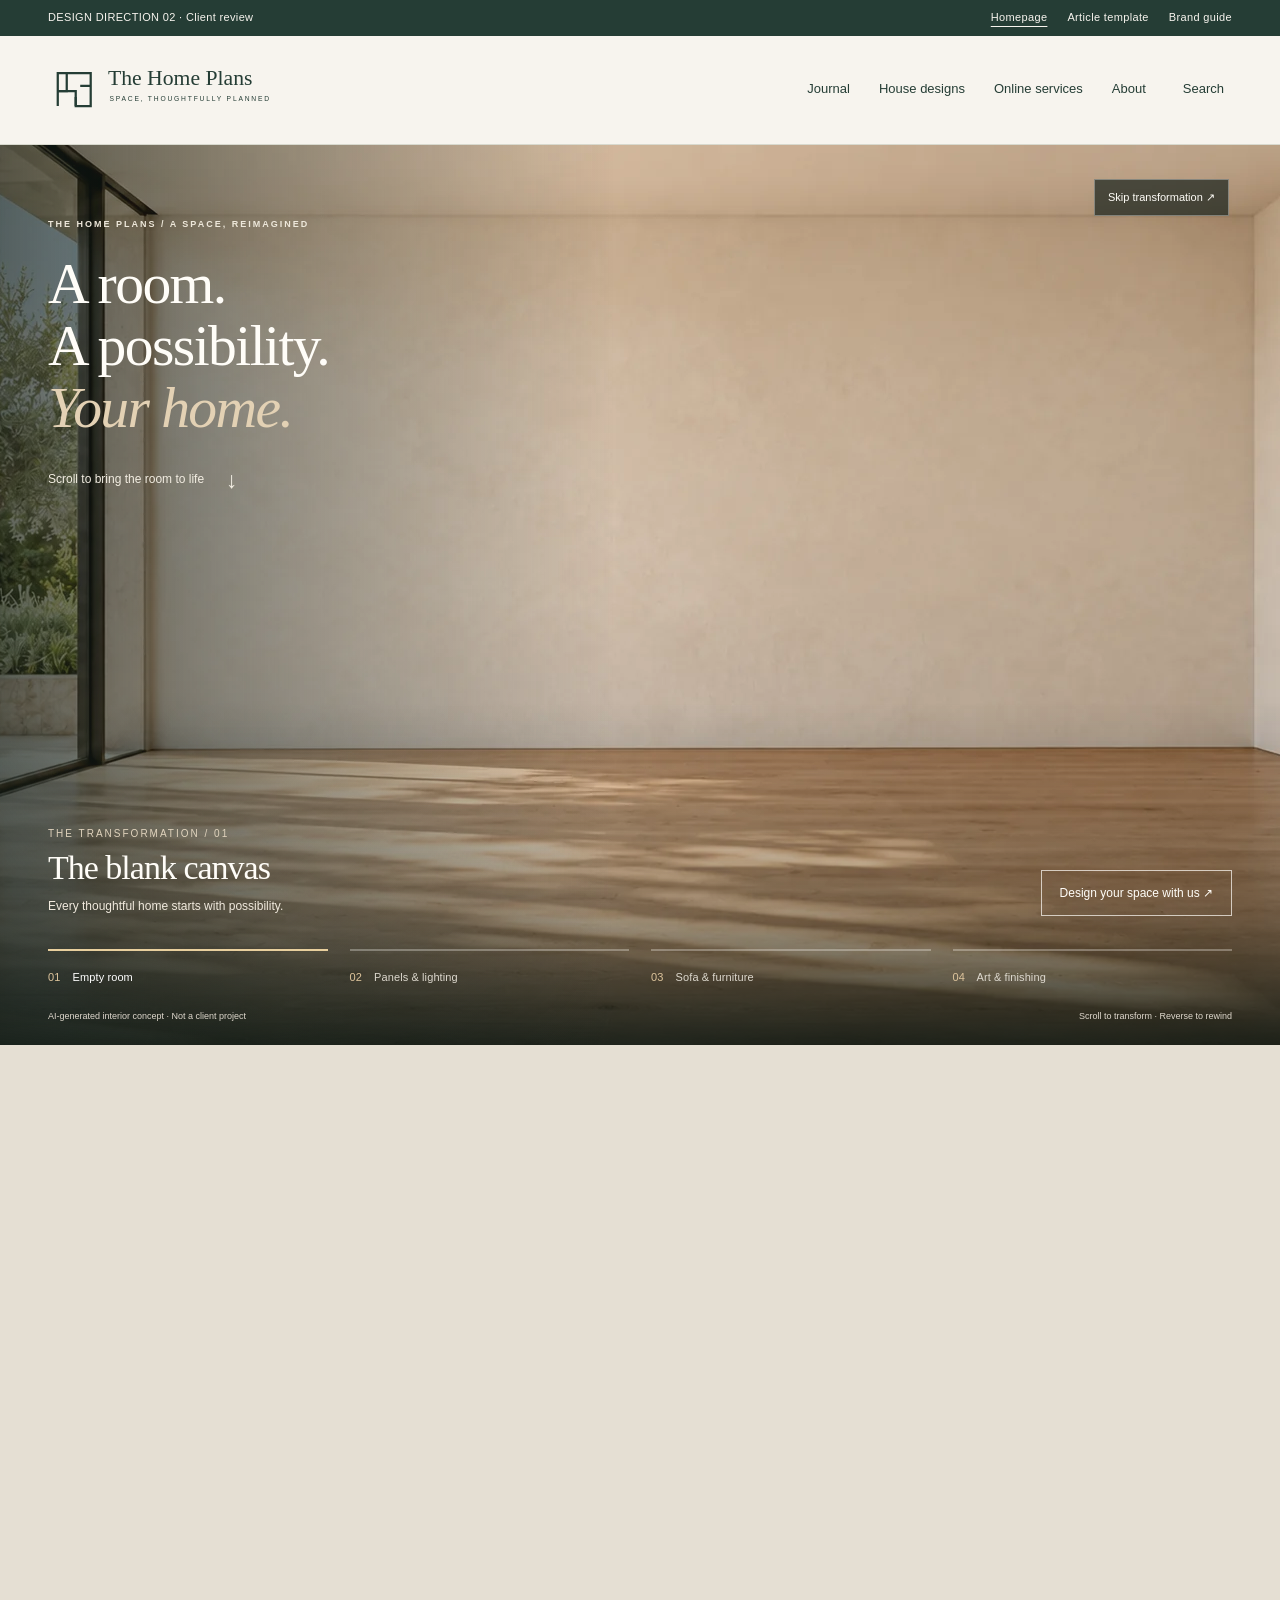
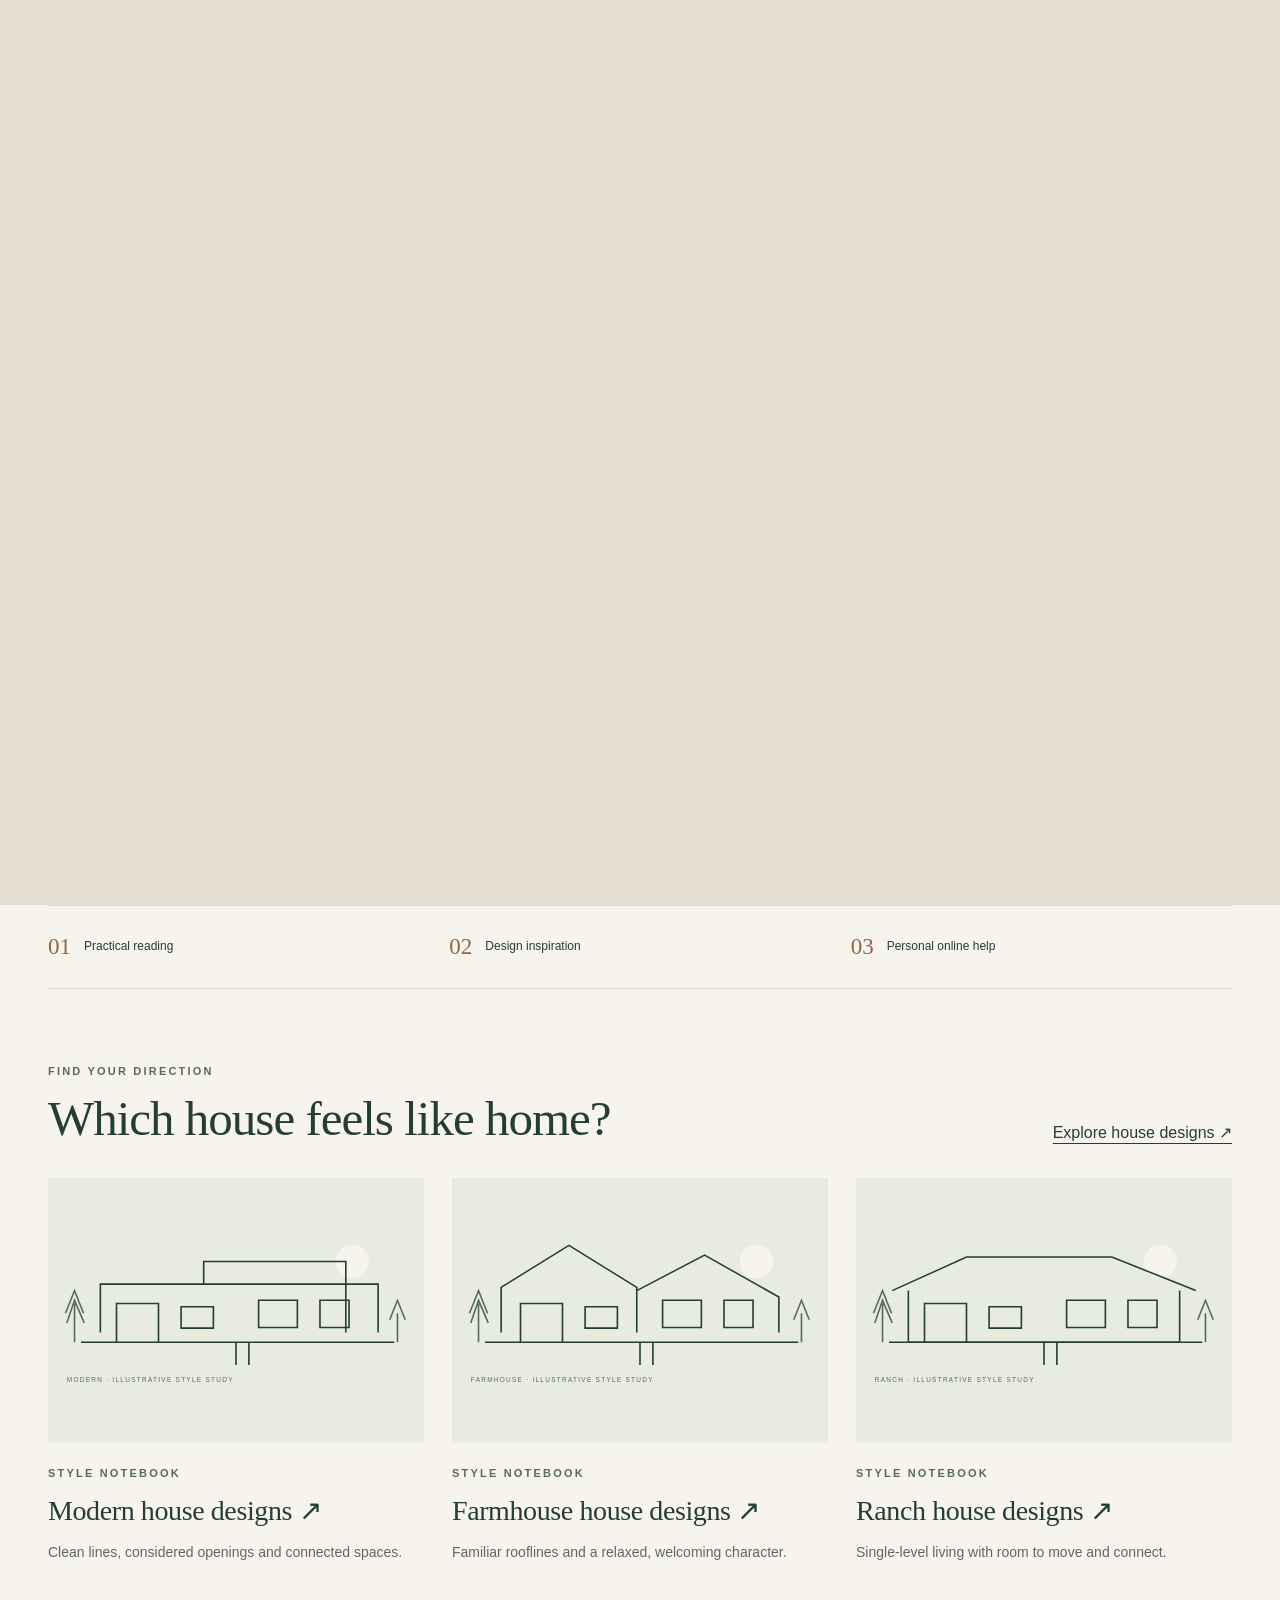
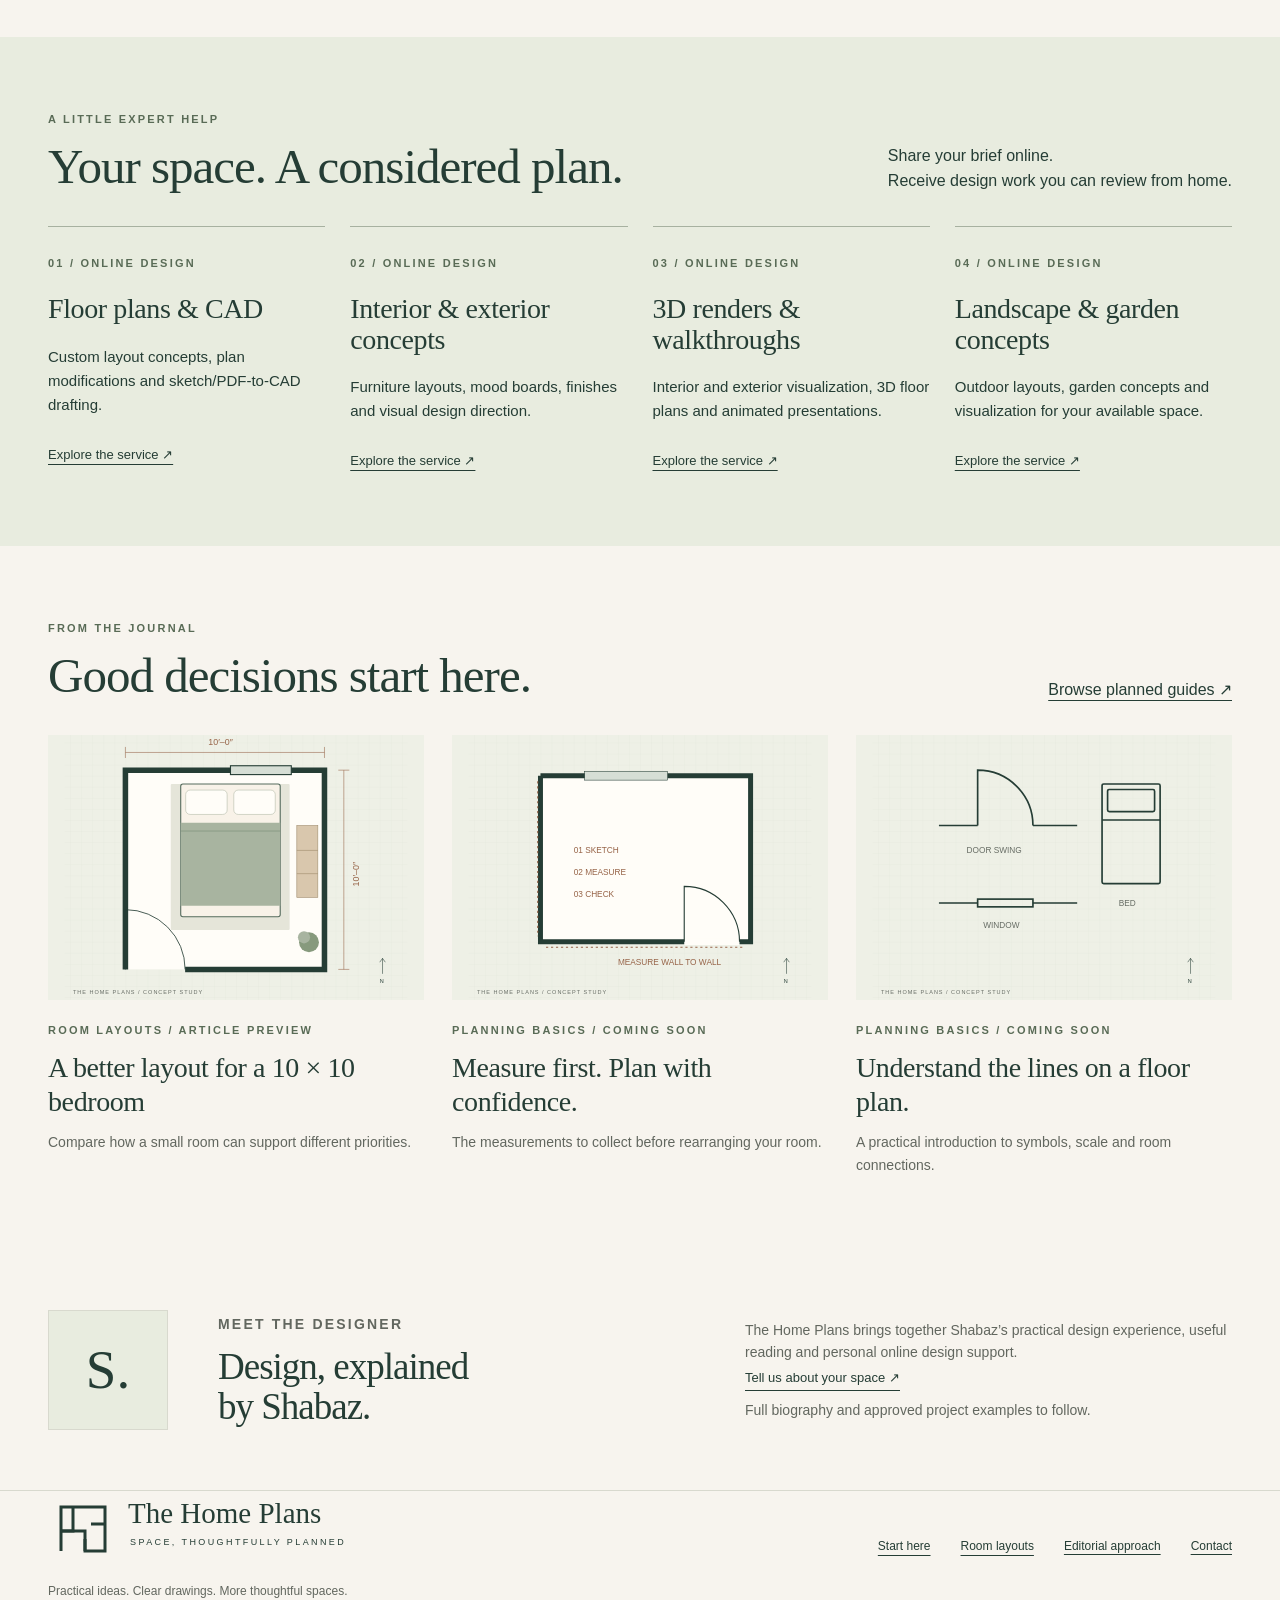
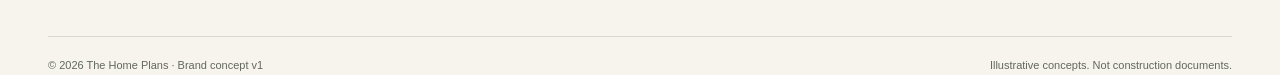
==== index.html @ 50901cda "Add scroll-driven interior transformation hero with responsive local assets" ====
<!doctype html><html lang="en"><head><meta charset="utf-8"/><meta name="viewport" content="width=device-width,initial-scale=1"/><meta name="robots" content="noindex,nofollow"/><meta name="description" content="The Home Plans brand and editorial website design preview."/><title>Thoughtful spaces, practical plans | The Home Plans</title><link rel="icon" href="assets/mark.svg" type="image/svg+xml"/><link rel="stylesheet" href="style.css"/><link rel="stylesheet" href="direction.css"/><link rel="stylesheet" href="room-scroll.css"/></head><body><a class="skip" href="#main">Skip to content</a><div class="preview"><div class="wrap"><span class="status">DESIGN DIRECTION 02 · Client review</span><nav aria-label="Preview pages"><a href="index.html">Homepage</a><a href="article.html">Article template</a><a href="brand.html">Brand guide</a></nav></div></div><header><div class="wrap"><a class="logo" href="index.html" aria-label="The Home Plans home"><img src="assets/logo.svg" alt="The Home Plans" width="390" height="76"/></a><button class="menu-toggle" aria-expanded="false" aria-controls="main-nav">Menu ☰</button><nav id="main-nav" aria-label="Main navigation"><a href="blog.html">Journal</a><a href="designs.html">House designs</a><a href="services.html">Online services</a><a href="index.html#about">About</a><button class="search-trigger" aria-label="Search guides">Search</button></nav></div></header><main id="main"><section class="room-story" aria-labelledby="room-hero-title"><div class="room-pin"><div class="room-media" role="group" aria-label="Four stages of an illustrative interior transformation"><picture class="room-layer" data-frame="0"><source media="(max-width: 680px)" srcset="assets/room-sequence/00-empty-768.webp"><img src="assets/room-sequence/00-empty-1600.webp" alt="Empty living room with oak floor and garden windows" width="1672" height="941" decoding="async" loading="eager"></picture><picture class="room-layer" data-frame="1"><source media="(max-width: 680px)" srcset="assets/room-sequence/01-panels-768.webp"><img src="assets/room-sequence/01-panels-1600.webp" alt="Walnut wall panels and warm LED lighting installed" width="1672" height="941" decoding="async" loading="eager"></picture><picture class="room-layer" data-frame="2"><source media="(max-width: 680px)" srcset="assets/room-sequence/02-furniture-768.webp"><img src="assets/room-sequence/02-furniture-1600.webp" alt="Ivory sofa, rug and coffee table added" width="1672" height="941" decoding="async" loading="eager"></picture><picture class="room-layer" data-frame="3"><source media="(max-width: 680px)" srcset="assets/room-sequence/03-finished-768.webp"><img src="assets/room-sequence/03-finished-1600.webp" alt="Completed room with framed abstract artwork" width="1672" height="941" decoding="async" loading="eager" fetchpriority="high"></picture></div><div class="room-vignette"></div><div class="room-intro"><p class="room-kicker">THE HOME PLANS / A SPACE, REIMAGINED</p><h1 id="room-hero-title">A room. <br>A possibility. <br><em>Your home.</em></h1><p class="room-instruction">Scroll to bring the room to life <span aria-hidden="true">↓</span></p></div><a class="room-skip" href="#after-room">Skip transformation ↗</a><div class="room-bottom"><div class="room-caption"><div><p class="room-stage-number">THE TRANSFORMATION / <span id="room-count">04</span></p><h2 id="room-stage-title">The finishing touch</h2><p id="room-stage-description">Art brings the whole room together.</p></div><a class="room-service-link" href="services.html">Design your space with us ↗</a></div><nav class="room-steps" aria-label="Choose a room transformation stage"><button class="room-step" data-step="0" aria-pressed="false"><span class="step-line"><span></span></span><span class="step-label"><b>01</b> Empty room</span></button><button class="room-step" data-step="1" aria-pressed="false"><span class="step-line"><span></span></span><span class="step-label"><b>02</b> Panels & lighting</span></button><button class="room-step" data-step="2" aria-pressed="false"><span class="step-line"><span></span></span><span class="step-label"><b>03</b> Sofa & furniture</span></button><button class="room-step" data-step="3" aria-pressed="true"><span class="step-line"><span></span></span><span class="step-label"><b>04</b> Art & finishing</span></button></nav><div class="room-note"><span>AI-generated interior concept · Not a client project</span><span id="room-hint">Scroll down to explore</span></div></div></div></section><div id="after-room" tabindex="-1"></div><div class="wrap"><div class="principles"><span><b>01</b> Practical reading</span><span><b>02</b> Design inspiration</span><span><b>03</b> Personal online help</span></div></div><section class="wrap section"><div class="section-head"><div><p class="eyebrow">Find your direction</p><h2 id="collections">Which house feels like home?</h2></div><a href="designs.html">Explore house designs ↗</a></div><div class="cards"><article class="card"><a class="picture" href="modern.html"><img src="assets/modern.svg" alt="Original modern elevation concept illustration" width="580" height="260" loading="lazy"></a><span class="eyebrow">Style notebook</span><h3><a href="modern.html">Modern house designs ↗</a></h3><p>Clean lines, considered openings and connected spaces.</p></article><article class="card"><a class="picture" href="farmhouse.html"><img src="assets/farmhouse.svg" alt="Original farmhouse elevation concept illustration" width="580" height="260" loading="lazy"></a><span class="eyebrow">Style notebook</span><h3><a href="farmhouse.html">Farmhouse house designs ↗</a></h3><p>Familiar rooflines and a relaxed, welcoming character.</p></article><article class="card"><a class="picture" href="ranch.html"><img src="assets/ranch.svg" alt="Original ranch elevation concept illustration" width="580" height="260" loading="lazy"></a><span class="eyebrow">Style notebook</span><h3><a href="ranch.html">Ranch house designs ↗</a></h3><p>Single-level living with room to move and connect.</p></article></div></section><section class="service-band"><div class="wrap section"><div class="section-head"><div><p class="eyebrow">A little expert help</p><h2>Your space. A considered plan.</h2></div><p>Share your brief online.<br>Receive design work you can review from home.</p></div><div class="service-grid"><article class="service-card"><span class="eyebrow">01 / Online design</span><h3>Floor plans & CAD</h3><p>Custom layout concepts, plan modifications and sketch/PDF-to-CAD drafting.</p><a href="services.html#service-01">Explore the service ↗</a></article><article class="service-card"><span class="eyebrow">02 / Online design</span><h3>Interior & exterior concepts</h3><p>Furniture layouts, mood boards, finishes and visual design direction.</p><a href="services.html#service-02">Explore the service ↗</a></article><article class="service-card"><span class="eyebrow">03 / Online design</span><h3>3D renders & walkthroughs</h3><p>Interior and exterior visualization, 3D floor plans and animated presentations.</p><a href="services.html#service-03">Explore the service ↗</a></article><article class="service-card"><span class="eyebrow">04 / Online design</span><h3>Landscape & garden concepts</h3><p>Outdoor layouts, garden concepts and visualization for your available space.</p><a href="services.html#service-04">Explore the service ↗</a></article></div></div></section><section class="wrap section"><div class="section-head"><div><p class="eyebrow">From the journal</p><h2>Good decisions start here.</h2></div><a href="blog.html">Browse planned guides ↗</a></div><div class="cards"><article class="card"><a href="article.html"><img src="assets/bedroom.svg" width="680" height="530" alt="Illustrative bedroom layout" loading="lazy"></a><span class="eyebrow">Room layouts / Article preview</span><h3><a href="article.html">A better layout for a 10 × 10 bedroom</a></h3><p>Compare how a small room can support different priorities.</p></article><article class="card"><img src="assets/measure.svg" width="680" height="530" alt="Room measurement illustration" loading="lazy"><span class="eyebrow">Planning basics / Coming soon</span><h3>Measure first. Plan with confidence.</h3><p>The measurements to collect before rearranging your room.</p></article><article class="card"><img src="assets/symbols.svg" width="680" height="530" alt="Floor plan symbol illustration" loading="lazy"><span class="eyebrow">Planning basics / Coming soon</span><h3>Understand the lines on a floor plan.</h3><p>A practical introduction to symbols, scale and room connections.</p></article></div></section><section class="wrap author-block" id="about"><div class="monogram">S.</div><div><p class="eyebrow">Meet the designer</p><h2>Design, explained<br>by Shabaz.</h2></div><div><p>The Home Plans brings together Shabaz’s practical design experience, useful reading and personal online design support.</p><a class="text-link" href="services.html#enquiry">Tell us about your space ↗</a><p class="small-note">Full biography and approved project examples to follow.</p></div></section></main><footer class="wrap"><div class="footer-top"><div><a href="index.html" class="logo"><img src="assets/logo.svg" alt="The Home Plans" width="390" height="76"/></a><p>Practical ideas. Clear drawings. More thoughtful spaces.</p></div><nav aria-label="Footer"><a href="start-here.html">Start here</a><a href="blog.html">Room layouts</a><button class="plain-btn" data-info="editorial">Editorial approach</button><button class="plain-btn" data-info="contact">Contact</button></nav></div><div class="bottom"><span>© 2026 The Home Plans · Brand concept v1</span><span>Illustrative concepts. Not construction documents.</span></div></footer><dialog id="search-dialog" aria-labelledby="search-title"><button class="close" aria-label="Close search">×</button><h2 id="search-title">Find your next step.</h2><label for="search-input" class="eyebrow">Search the planned guide library</label><input id="search-input" class="searchbox" type="search" placeholder="Try bedroom, measure or symbols…"/><ul class="results" id="search-results"></ul><p id="search-count" aria-live="polite"></p></dialog><dialog id="info-dialog" aria-labelledby="info-title"><button class="close" aria-label="Close details">×</button><span class="eyebrow" id="info-label">Preview note</span><h2 id="info-title"></h2><p id="info-body"></p><button class="button secondary" data-close>Back to exploring</button></dialog><div class="status-toast" role="status" aria-live="polite"></div><script src="guides.js"></script><script src="app.js"></script><script src="room-scroll.js"></script></body></html>
---- style.css ----
:root{--paper:#f7f4ee;--ink:#253d35;--olive:#596b56;--sage:#e8ecdf;--clay:#966347;--muted:#62675f;--line:#d8d9ce;--white:#fffdf8;--serif:Georgia,'Times New Roman',serif;--sans:Arial,Helvetica,sans-serif}
*{box-sizing:border-box}html{scroll-behavior:smooth;scroll-padding-top:30px}body{margin:0;background:var(--paper);color:var(--ink);font:16px/1.6 var(--sans)}a{color:inherit;text-underline-offset:5px}button,input{font:inherit}button,a{-webkit-tap-highlight-color:transparent}button{cursor:pointer}button:focus-visible,a:focus-visible,input:focus-visible{outline:3px solid var(--clay);outline-offset:5px}img{display:block;max-width:100%;height:auto}h1,h2,h3,p{margin:0}h1,h2,h3{font-family:var(--serif);font-weight:400;line-height:1.08}h1{font-size:clamp(44px,5.6vw,78px);letter-spacing:-2.5px}h2{font-size:clamp(32px,4vw,49px);letter-spacing:-1px}h3{font-size:27px;letter-spacing:-.4px}.wrap{max-width:1280px;margin:auto;padding:0 48px}.eyebrow{font-size:11px;letter-spacing:2.2px;font-weight:700;text-transform:uppercase;color:var(--olive)}.muted{color:var(--muted)}.skip{position:absolute;top:-80px;left:10px;background:white;padding:10px;z-index:20}.skip:focus{top:10px}.preview{background:var(--ink);color:var(--paper);font-size:11px;letter-spacing:.35px}.preview .wrap{display:flex;justify-content:space-between;gap:15px;padding-top:9px;padding-bottom:9px}.preview nav{display:flex;gap:20px}.preview a{color:inherit;text-decoration:none}.preview a[aria-current]{text-decoration:underline}header .wrap{display:flex;align-items:center;justify-content:space-between;min-height:109px;gap:24px;border-bottom:1px solid var(--line)}.logo{width:292px;flex-shrink:0}header nav{display:flex;gap:29px;align-items:center;font-size:13px}header nav a{text-decoration:none}.search-trigger,.menu-toggle{border:0;background:transparent;color:var(--ink);padding:8px}.search-trigger svg{width:20px;height:20px;vertical-align:middle}.menu-toggle{display:none}.hero{display:grid;grid-template-columns:1fr 1.08fr;gap:55px;align-items:center;padding-top:60px;padding-bottom:62px}.hero h1{margin:20px 0 25px;max-width:520px}.hero h1 em{font-weight:400;color:var(--olive)}.hero .lead{max-width:410px;color:var(--muted);font-size:17px;line-height:1.8}.button{display:inline-flex;align-items:center;justify-content:center;gap:25px;padding:14px 23px;background:var(--ink);color:var(--paper);font-size:13px;text-decoration:none;border:1px solid var(--ink);border-radius:0}.button:hover{background:var(--olive)}.button.secondary{color:var(--ink);background:transparent}.hero .button{margin-top:30px}.hero-art{position:relative;padding-top:18px}.hero-art .plan-label{display:flex;justify-content:space-between;padding:16px 0 0;border-top:1px solid var(--line);font-size:12px}.hero-art img{width:100%;margin-bottom:17px}.issue{position:absolute;right:18px;top:34px;border:1px solid var(--olive);border-radius:50%;width:62px;height:62px;display:grid;place-content:center;font-size:10px;text-align:center;line-height:1.3;background:var(--paper)}.principles{border-top:1px solid var(--line);border-bottom:1px solid var(--line);display:grid;grid-template-columns:repeat(3,1fr);padding:23px 0;gap:20px;font-size:12px}.principles span{display:flex;align-items:center;gap:13px}.principles b{font-family:var(--serif);font-size:23px;font-weight:400;color:var(--clay)}.section{padding-top:74px;padding-bottom:74px}.section-head{display:flex;justify-content:space-between;align-items:end;gap:30px;margin-bottom:32px}.section-head h2{margin-top:12px}.text-link{font-size:13px;text-decoration:none;border-bottom:1px solid var(--ink);padding-bottom:5px;white-space:nowrap}.cards{display:grid;grid-template-columns:repeat(3,1fr);gap:28px}.card img{width:100%;aspect-ratio:1.42;object-fit:cover;transition:transform .25s}.card .picture{overflow:hidden;display:block;background:var(--sage)}.card:hover img{transform:scale(1.025)}.card .eyebrow{display:block;margin:22px 0 12px}.card h3{font-size:28px;line-height:1.2}.card h3 a{text-decoration:none}.card p{font-size:14px;color:var(--muted);margin-top:13px}.card .text-link{display:inline-block;margin-top:19px}.small-note{font-size:11px;color:var(--muted);margin-top:10px}.feature{background:var(--sage);display:grid;grid-template-columns:1fr 1fr;gap:70px;align-items:center;padding:50px}.feature h2{margin:15px 0 22px}.feature p{color:var(--muted);max-width:440px}.steps{counter-reset:steps}.step{padding:18px 0;border-bottom:1px solid #cbd2c2;display:grid;grid-template-columns:42px 1fr;gap:10px}.step span{font-family:var(--serif);font-size:28px;color:var(--olive)}.step h3{font-size:23px;margin-bottom:8px}.step p{font-size:13px}.author-block{display:grid;grid-template-columns:130px 1fr 1fr;gap:40px;align-items:center;padding-top:60px;padding-bottom:60px;border-bottom:1px solid var(--line)}.monogram{width:120px;height:120px;border:1px solid var(--line);display:grid;place-content:center;font-family:var(--serif);font-size:55px;background:var(--sage)}.author-block h2{font-size:37px;margin-top:12px}.author-block p{font-size:14px;color:var(--muted)}footer{padding:45px 0 25px}footer .footer-top{display:flex;justify-content:space-between;gap:30px}footer .logo{width:245px}footer p{font-size:12px;color:var(--muted);max-width:310px;margin-top:15px}footer nav{display:flex;gap:30px;font-size:12px;align-items:center}footer .bottom{display:flex;justify-content:space-between;border-top:1px solid var(--line);padding-top:20px;margin-top:35px;font-size:11px;color:var(--muted)}.plain-btn{border:0;padding:0;background:transparent;text-decoration:underline;text-underline-offset:4px;color:inherit;font-size:inherit}.page-title{padding-top:55px;padding-bottom:40px;max-width:900px}.page-title h1{margin:17px 0 23px}.page-title p{max-width:650px;color:var(--muted);font-size:18px}.breadcrumbs{font-size:12px;color:var(--muted);margin-bottom:24px}.article-head{max-width:850px;margin:auto;padding:50px 0 35px;text-align:center}.article-head h1{font-size:clamp(40px,5vw,67px);margin:16px 0 22px}.article-head .intro{font-size:18px;color:var(--muted);max-width:680px;margin:0 auto}.byline{font-size:12px;margin-top:25px;display:flex;justify-content:center;gap:20px;align-items:center;flex-wrap:wrap}.save{background:transparent;border:1px solid var(--line);padding:6px 12px;color:var(--ink);font-size:12px}.article-visual{max-width:840px;margin:0 auto 45px}.article-visual img{width:100%;max-height:540px;object-fit:contain;background:var(--sage)}figcaption{font-size:12px;color:var(--muted);padding:12px 0}.article-body{display:grid;grid-template-columns:190px minmax(0,680px);gap:60px;justify-content:center}.toc{font-size:12px;align-self:start;position:sticky;top:30px;border-top:1px solid var(--line);padding-top:20px}.toc strong{display:block;letter-spacing:1.8px;font-size:10px;margin-bottom:15px}.toc a{display:block;text-decoration:none;margin:12px 0;color:var(--muted)}.prose p{margin:18px 0;line-height:1.85;font-size:17px}.prose h2{font-size:34px;margin-top:45px}.prose h3{font-size:25px;margin-top:28px}.prose ul{padding-left:22px}.prose li{margin:12px 0}.answer{border-left:3px solid var(--olive);padding:20px 26px;background:var(--sage)}.answer p{margin:8px 0;font-size:16px}.controls{display:flex;gap:10px;flex-wrap:wrap;margin:25px 0 15px}.seg{padding:9px 16px;background:transparent;color:var(--ink);border:1px solid var(--line);font-size:12px}.seg[aria-pressed=true]{background:var(--ink);color:var(--paper);border-color:var(--ink)}.dimension{padding:15px 0;border-bottom:1px solid var(--line);display:flex;justify-content:space-between;gap:20px;font-size:14px}.notice{font-size:13px!important;color:var(--muted);border-top:1px solid var(--line);padding-top:20px}.article-end{margin:50px 0 70px;padding:28px;background:var(--sage)}.article-end p{font-size:14px;margin-top:12px}.filters{display:flex;gap:10px;margin-bottom:35px;flex-wrap:wrap}.filtered-out{display:none!important}.searchbox{border:1px solid var(--line);background:white;padding:14px;width:100%;margin:22px 0;font-size:16px}dialog{border:1px solid var(--line);background:var(--paper);color:var(--ink);padding:36px;max-width:610px;width:calc(100% - 32px);max-height:85vh}dialog::backdrop{background:#14231db3}dialog h2{font-size:34px;margin:15px 35px 15px 0}dialog p{color:var(--muted);margin:15px 0}dialog .close{position:absolute;right:18px;top:12px;border:0;background:transparent;font-size:26px;color:var(--ink)}.results{padding:0;list-style:none}.results a,.results button{display:block;padding:13px 0;border:0;border-bottom:1px solid var(--line);background:transparent;color:var(--ink);text-align:left;width:100%;font-size:16px}.brand-hero{padding:60px 0}.brand-hero h1{margin:15px 0}.brand-row{display:grid;grid-template-columns:200px 1fr;gap:45px;border-top:1px solid var(--line);padding:45px 0}.brand-row h2{font-size:29px}.brand-row h3{margin-bottom:17px}.brand-row p{color:var(--muted);max-width:760px}.logo-board{background:var(--white);padding:45px;margin-bottom:20px}.logo-board img{width:470px;max-width:100%;margin:auto}.palette{display:grid;grid-template-columns:repeat(5,1fr);gap:10px}.swatch{border:1px solid var(--line);background:transparent;text-align:left;color:var(--ink);padding:0}.swatch .color{display:block;height:95px}.swatch .swatch-text{display:block;padding:12px;font-size:11px}.type-demo{font-family:var(--serif);font-size:48px;line-height:1.2;margin-bottom:20px}.brand-links{display:flex;flex-wrap:wrap;gap:12px;margin-top:25px}.status-toast{position:fixed;right:20px;bottom:20px;background:var(--ink);color:white;padding:12px 22px;font-size:13px;z-index:20;max-width:calc(100% - 40px)}.status-toast:empty{display:none}.preview-note{background:var(--sage);font-size:12px;color:var(--ink);padding:12px 20px;margin-bottom:20px} [hidden]{display:none!important}
@media(min-width:1600px){.wrap{max-width:1400px}.hero{gap:80px}}
@media(max-width:900px){.wrap{padding-left:28px;padding-right:28px}.hero{gap:30px}.logo{width:245px}header nav{gap:16px}.hero h1{font-size:53px}.cards{gap:20px}.feature{gap:30px;padding:35px}.author-block{grid-template-columns:100px 1fr}.author-block>p{grid-column:2}.monogram{width:95px;height:95px}.article-body{grid-template-columns:150px minmax(0,1fr);gap:30px}.palette{grid-template-columns:repeat(3,1fr)}}
@media(max-width:680px){.wrap{padding:0 22px}.preview .wrap{padding-top:8px;padding-bottom:8px;flex-direction:column;gap:5px}.preview nav{gap:18px}.preview .status{font-size:10px}.logo{width:230px}header .wrap{min-height:87px;position:relative}.menu-toggle{display:block;font-size:12px}header nav{display:none;position:absolute;top:86px;left:0;right:0;background:var(--paper);padding:25px;flex-direction:column;align-items:start;z-index:10;border-bottom:1px solid var(--line)}header nav.open{display:flex}.hero{display:block;padding-top:37px;padding-bottom:35px}.hero h1{font-size:52px;letter-spacing:-1.8px;max-width:420px}.hero .lead{font-size:16px}.hero-art{margin-top:35px}.hero-art .plan-label{font-size:11px}.principles{grid-template-columns:1fr;gap:14px;padding:22px 0}.principles b{font-size:20px}.section{padding-top:43px;padding-bottom:43px}.section-head{align-items:start;flex-direction:column;gap:17px}.cards{grid-template-columns:1fr;gap:35px}.card img{max-height:280px}.card .eyebrow{margin-top:17px}.feature{display:block;padding:28px 23px}.feature h2{font-size:36px}.steps{margin-top:22px}.author-block{padding-top:40px;padding-bottom:40px;gap:22px;grid-template-columns:80px 1fr}.monogram{width:75px;height:75px;font-size:37px}.author-block h2{font-size:29px}.author-block>p{grid-column:1/-1}.author-block .eyebrow{font-size:9px}footer{padding-top:35px}footer .footer-top{display:block}footer nav{margin-top:25px;flex-wrap:wrap;gap:22px}footer .bottom{gap:18px;flex-direction:column}.article-head{padding-top:32px;text-align:left}.article-head h1{font-size:43px;letter-spacing:-1.3px}.article-head .intro{font-size:16px}.byline{justify-content:start;gap:12px}.article-body{display:block}.toc{position:static;border-bottom:1px solid var(--line);margin-bottom:30px;padding-bottom:15px}.toc a{display:inline-block;margin-right:17px}.prose p{font-size:16px}.article-visual{margin-bottom:25px}.prose h2{font-size:30px}.answer{padding:18px}.page-title{padding:35px 0}.brand-hero{padding:35px 0}.brand-hero h1{font-size:47px}.brand-row{display:block;padding:30px 0}.brand-row h2{margin-bottom:25px}.palette{grid-template-columns:repeat(2,1fr)}.logo-board{padding:23px}.type-demo{font-size:37px}.dimension{font-size:12px}dialog{padding:28px 22px}}
@media(prefers-reduced-motion:reduce){html{scroll-behavior:auto}.card img{transition:none}}
@media print{.preview,header,.controls,.toc,footer,.save{display:none}.wrap{padding:0}.article-body{display:block}.brand-row{break-inside:avoid}body{background:white;color:black}a{text-decoration:none}}
---- direction.css ----
.hero-actions{display:flex;align-items:center;gap:24px;flex-wrap:wrap}.studio-art{padding:25px;background:#e8ecdf;border:1px solid #d8d9ce;transform:rotate(-1deg)}.studio-art>img{width:100%;margin:18px 0}.study-bottom{display:grid;grid-template-columns:1fr 1fr;align-items:center;gap:20px;border-top:1px solid #c7ccbc;padding-top:20px}.study-bottom h3{font-size:29px;margin:12px 0}.study-bottom img{background:#f7f4ee}.service-band{background:#e8ecdf}.service-grid{display:grid;grid-template-columns:repeat(4,1fr);gap:25px}.service-card{border-top:1px solid #a7b1a0;padding-top:22px}.service-card h3{margin:20px 0;font-size:28px}.service-card p{font-size:15px;margin-bottom:24px}.service-card a{font-size:13px}.service-detail{display:grid;grid-template-columns:80px 1fr;border-top:1px solid #d8d9ce;padding:38px 0;margin-top:25px}.service-detail h2{font-size:35px;margin-bottom:18px}.service-detail p{margin:12px 0;max-width:750px}.lead{max-width:680px;margin-top:24px;color:#62675f}.wide-study{width:100%;max-height:480px;margin:35px 0}.enquiry{border-top:1px solid #d8d9ce;padding-top:45px;margin-top:45px;max-width:720px}.enquiry h2,.enquiry p{margin-top:18px}.hero-art,.studio-art{animation:arrive .8s ease-out both}@keyframes arrive{from{opacity:0;translate:0 16px}to{opacity:1;translate:0 0}}@media(max-width:1050px){header nav{gap:12px;font-size:12px}.logo{width:235px}.service-grid{grid-template-columns:repeat(2,1fr)}}@media(max-width:680px){.studio-art{margin-top:35px;padding:18px;transform:none}.study-bottom h3{font-size:24px}.service-grid{grid-template-columns:1fr}.service-detail{grid-template-columns:35px 1fr}.hero-actions{gap:18px}.service-card{padding-bottom:15px}.hero h1{font-size:48px}}@media(prefers-reduced-motion:reduce){*,*::before,*::after{animation:none!important;scroll-behavior:auto!important}}.card .picture img{object-fit:contain;background:var(--sage)}

/* Murmuration hero — client-supplied animation direction */
.murmuration-hero{background:#f7f4ee;overflow:hidden}.hero-intro{text-align:center;padding-top:65px;padding-bottom:0;position:relative;z-index:2}.hero-intro h1{font-size:clamp(45px,5.2vw,78px);margin:22px auto;max-width:970px}.hero-intro h1 em{color:var(--olive)}.hero-intro>p:not(.eyebrow){color:var(--muted);line-height:1.8}.hero-intro .hero-actions{justify-content:center;margin:25px 0 0}.flock-stage{height:clamp(280px,32vw,465px);width:100%;position:relative;margin-top:35px;background:linear-gradient(#d9e1d5,#efe9dd,#e4cdb0)}.flock-stage canvas{position:absolute;inset:0;width:100%;height:100%;z-index:1}.flock-fallback{position:absolute;inset:0;display:grid;place-items:center;font:bold clamp(35px,10vw,150px) Arial;color:#253d35}.flock-caption{position:absolute;left:6%;right:6%;bottom:13px;z-index:2;display:flex;justify-content:space-between;align-items:center;font-size:11px;color:#253d35;gap:12px}.flock-pause{background:#f7f4ee;border:1px solid #596b56;padding:7px 13px;color:#253d35;font-size:11px}.hero-foot{display:flex;justify-content:space-between;gap:20px;padding-top:22px;padding-bottom:22px;font-size:11px;letter-spacing:.5px;border-bottom:1px solid var(--line)}.murmuration-hero+.wrap{display:none}@media(max-width:680px){.hero-intro{padding-top:38px}.hero-intro h1{font-size:44px;letter-spacing:-1.6px}.hero-intro>p:not(.eyebrow){font-size:14px}.hero-intro .eyebrow{font-size:9px}.hero-intro .hero-actions{gap:12px}.hero-intro .button{font-size:12px;padding:12px 16px}.flock-stage{height:270px;margin-top:27px}.flock-caption{left:5%;right:5%;font-size:9px}.hero-foot{display:grid;grid-template-columns:1fr 1fr;font-size:10px;gap:13px}}
---- room-scroll.css ----
.room-story{position:relative;background:#e5dfd3;color:#fffdf8}.room-story.is-ready{height:440svh}.room-pin{position:relative;height:100svh;min-height:640px;overflow:hidden;isolation:isolate}.is-ready .room-pin{position:sticky;top:0}.room-media,.room-layer,.room-vignette{position:absolute;inset:0}.room-media{z-index:-3;background:#e5dfd3}.room-layer{display:block;opacity:0;will-change:opacity}.room-layer:last-child{opacity:1}.room-layer img{width:100%;height:100%;object-fit:cover;object-position:center}.room-vignette{z-index:-1;pointer-events:none;background:linear-gradient(90deg,rgba(20,30,24,.68),rgba(20,30,24,0) 48%),linear-gradient(0deg,rgba(15,24,19,.9),rgba(15,24,19,.35) 15%,transparent 38%)}.room-intro{position:absolute;top:8%;left:max(48px,calc((100vw - 1280px)/2));max-width:410px}.room-kicker{font:700 9px/1.6 Arial,sans-serif;letter-spacing:2px;color:#eee8db}.room-intro h1{font:400 clamp(42px,4.5vw,65px)/1.08 Georgia,serif;letter-spacing:-1.6px;margin:22px 0}.room-intro h1 em{color:#e3d1b4}.room-instruction{font:12px/1.6 Arial,sans-serif;color:#f2ede2;display:flex;align-items:center;gap:22px}.room-instruction span{font-size:23px}.room-skip{position:absolute;right:4%;top:34px;font:11px/1.4 Arial,sans-serif;color:#fffdf8;text-decoration:none;padding:10px 13px;background:rgba(25,35,29,.7);border:1px solid rgba(255,255,255,.35)}.room-bottom{position:absolute;bottom:22px;left:max(48px,calc((100vw - 1280px)/2));right:max(48px,calc((100vw - 1280px)/2))}.room-caption{display:flex;justify-content:space-between;align-items:end;gap:25px;margin-bottom:24px}.room-stage-number{font:10px/1.5 Arial,sans-serif;letter-spacing:2px;color:#e0d3bd}.room-caption h2{font:400 34px/1.2 Georgia,serif;margin:7px 0;color:#fffdf8}.room-caption p:last-child{font:12px/1.7 Arial,sans-serif;color:#f1eade}.room-service-link{display:inline-block;padding:13px 18px;border:1px solid rgba(255,253,248,.7);font:12px/1.5 Arial,sans-serif;color:#fffdf8;text-decoration:none;white-space:nowrap;transition:background .2s}.room-service-link:hover{background:rgba(255,255,255,.12)}.room-steps{display:grid;grid-template-columns:repeat(4,minmax(0,1fr));gap:22px}.room-step{background:none;border:0;color:#ddd8ce;text-align:left;padding:9px 0;min-height:48px;cursor:pointer}.step-line{height:2px;background:rgba(255,253,248,.3);display:block;overflow:hidden;margin-bottom:12px}.step-line>span{display:block;width:100%;height:100%;background:#e8cf9d;transform:scaleX(0);transform-origin:left;will-change:transform}.step-label{font:11px/1.5 Arial,sans-serif;letter-spacing:.1px}.step-label b{font-weight:400;margin-right:9px;color:#ddc49c}.room-step[aria-pressed=true]{color:white}.room-note{display:flex;justify-content:space-between;gap:20px;margin-top:12px;font:9px/1.4 Arial,sans-serif;color:#dfd8cd}.room-story.is-reduced{height:auto}.room-story.is-reduced .room-pin{position:relative}.room-story.is-reduced .room-instruction{display:none}.room-story.is-loading #room-hint{opacity:.7}
@media(max-width:1000px){.room-intro{left:30px;max-width:310px}.room-intro h1{font-size:48px}.room-bottom{left:30px;right:30px}.room-steps{gap:14px}.step-label{font-size:10px}}
@media(max-width:680px){.room-story.is-ready{height:350svh}.room-pin{height:100svh;min-height:690px;background:#e9e3d8}.room-media{inset:210px 0 210px;z-index:0;background:#e9e3d8;display:flex;align-items:center}.room-layer{inset:0}.room-layer img{object-fit:cover;object-position:center}.room-vignette{display:none}.room-intro{top:36px;left:24px;right:24px;max-width:none;color:#253d35}.room-kicker{color:#596b56;font-size:8px;letter-spacing:1.5px}.room-intro h1{font-size:37px;line-height:1.08;margin:15px 0 11px;letter-spacing:-1px}.room-intro h1 br{display:none}.room-intro h1 br:after{content:' '}.room-intro h1 em{color:#596b56}.room-instruction{color:#596b56;font-size:10px;gap:12px}.room-instruction span{font-size:18px}.room-skip{top:12px;right:16px;font-size:8px;padding:5px 8px;background:transparent;color:#596b56;border:0}.room-bottom{bottom:20px;left:24px;right:24px;color:#253d35}.room-caption{margin-bottom:16px;gap:10px;align-items:center}.room-stage-number{color:#596b56;font-size:8px;letter-spacing:1.5px}.room-caption h2{font-size:24px;color:#253d35;margin:5px 0}.room-caption p:last-child{color:#62675f;font-size:10px;max-width:200px}.room-service-link{color:#253d35;border-color:#a4ad9b;white-space:normal;max-width:115px;padding:9px;font-size:10px}.room-steps{gap:9px}.room-step{color:#62675f;padding-top:3px}.room-step[aria-pressed=true]{color:#253d35}.step-label{font-size:8px;display:block}.step-label b{display:block;color:#596b56;margin-bottom:4px}.step-line{background:#c4c9bb;margin-bottom:8px}.step-line>span{background:#596b56}.room-note{font-size:8px;color:#62675f;gap:8px;margin-top:5px}.room-note span:first-child{max-width:200px}.room-story.is-reduced{height:auto}.room-story.is-reduced .room-media{top:180px}}
@media(prefers-reduced-motion:reduce){.room-story.is-ready{height:auto}.room-pin{position:relative!important}.room-layer,.step-line>span{will-change:auto}.room-service-link{transition:none}}
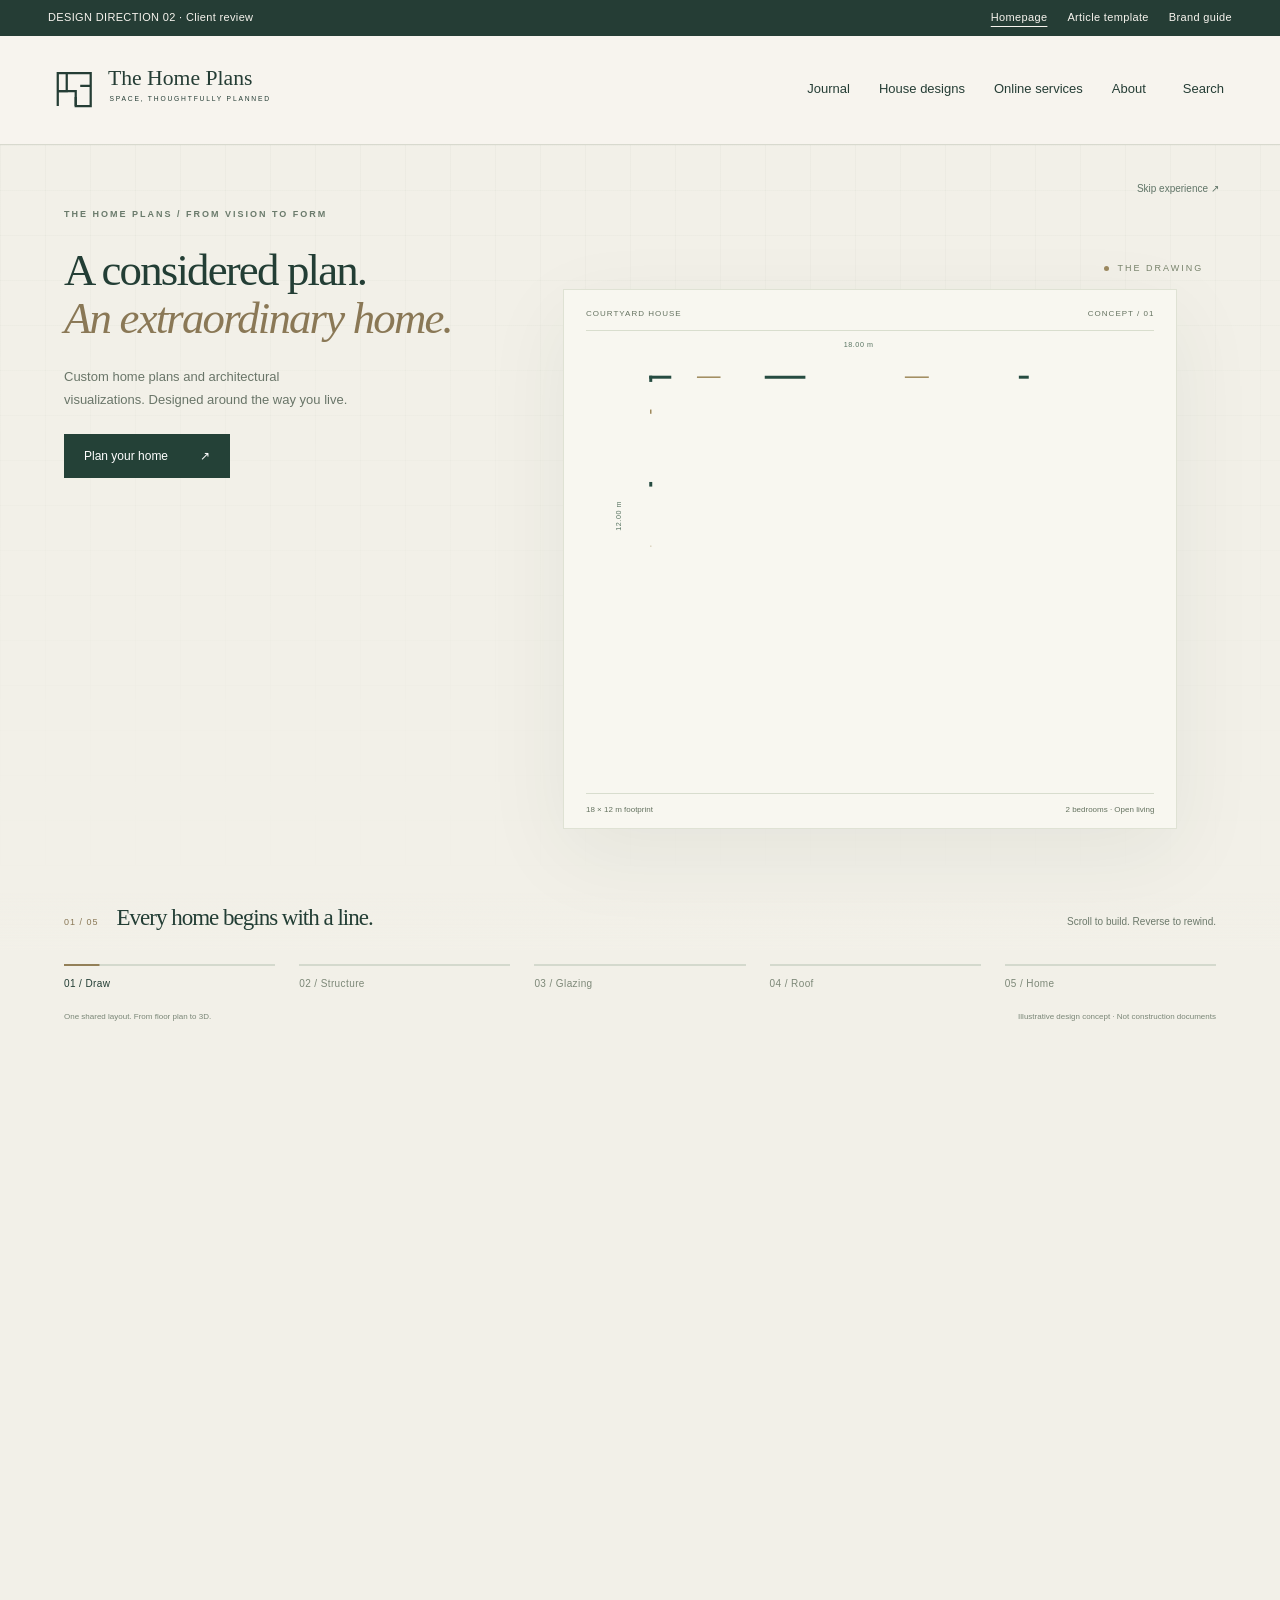
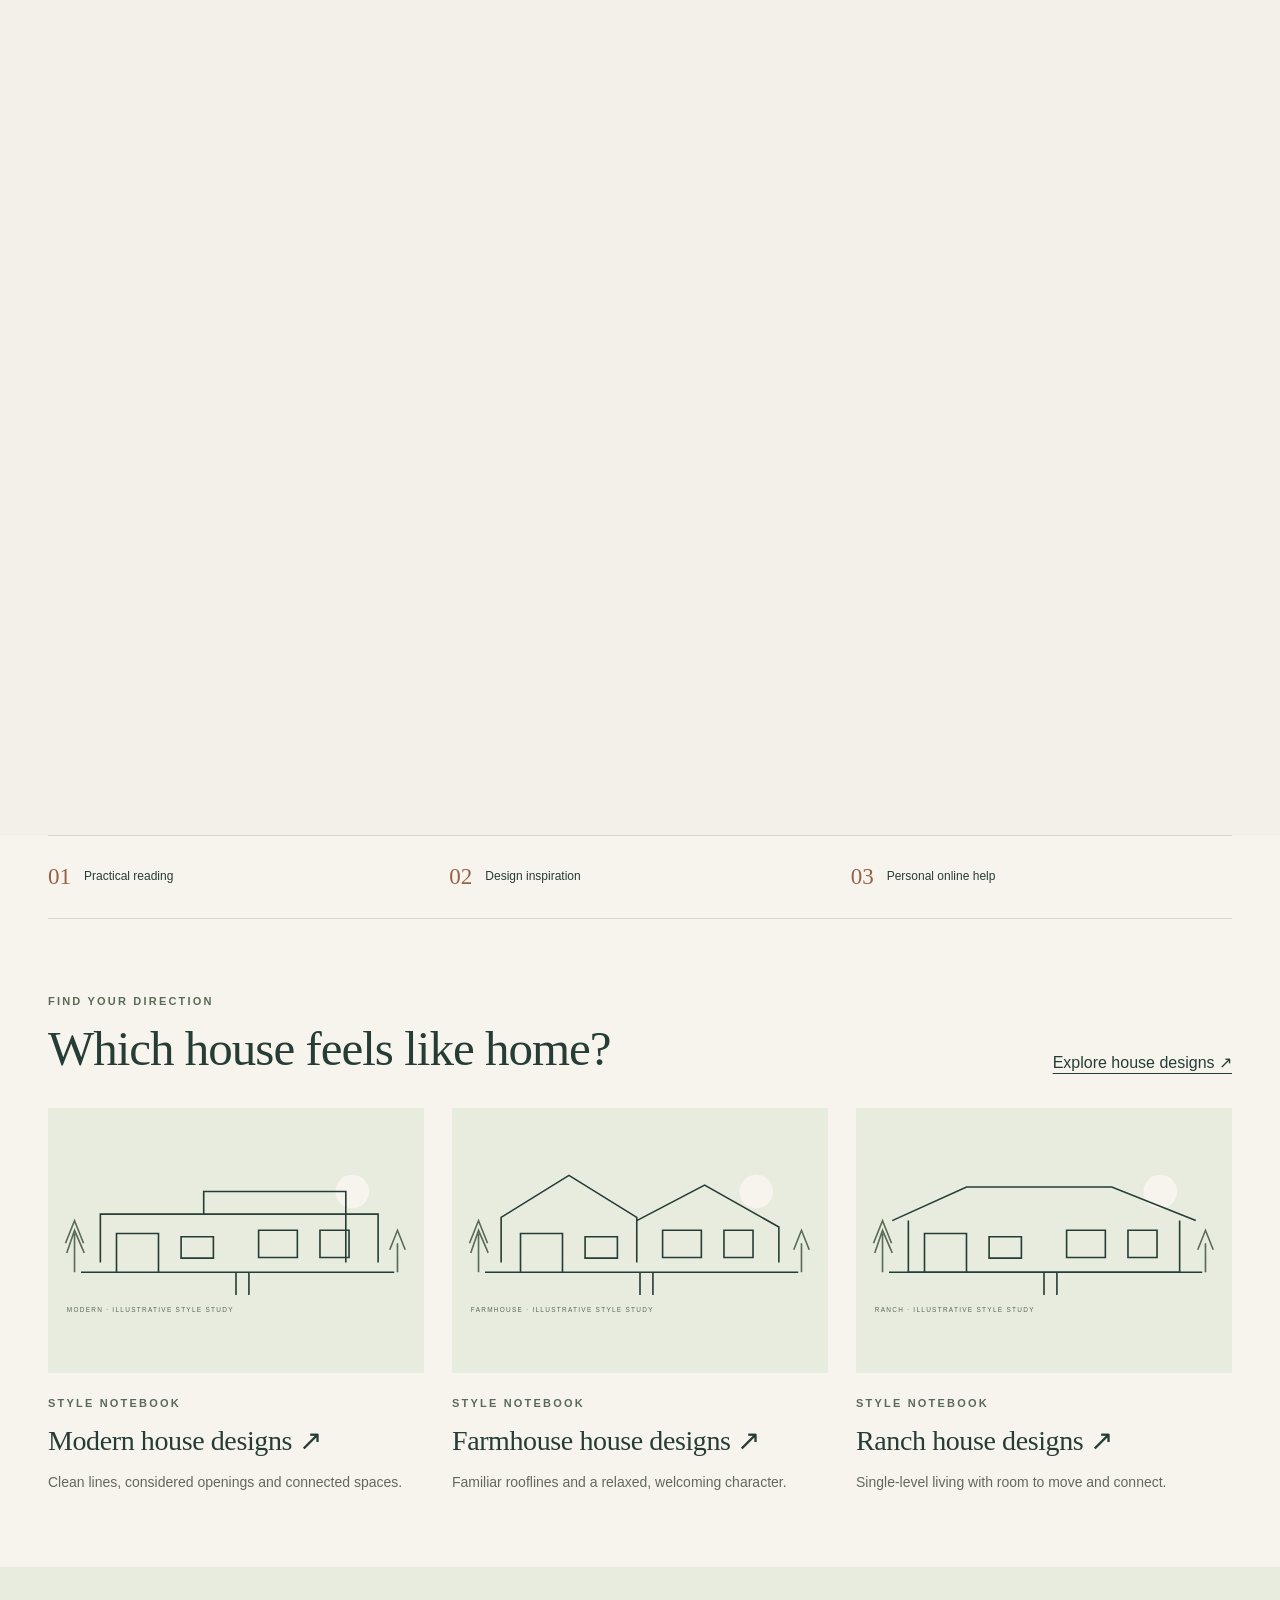
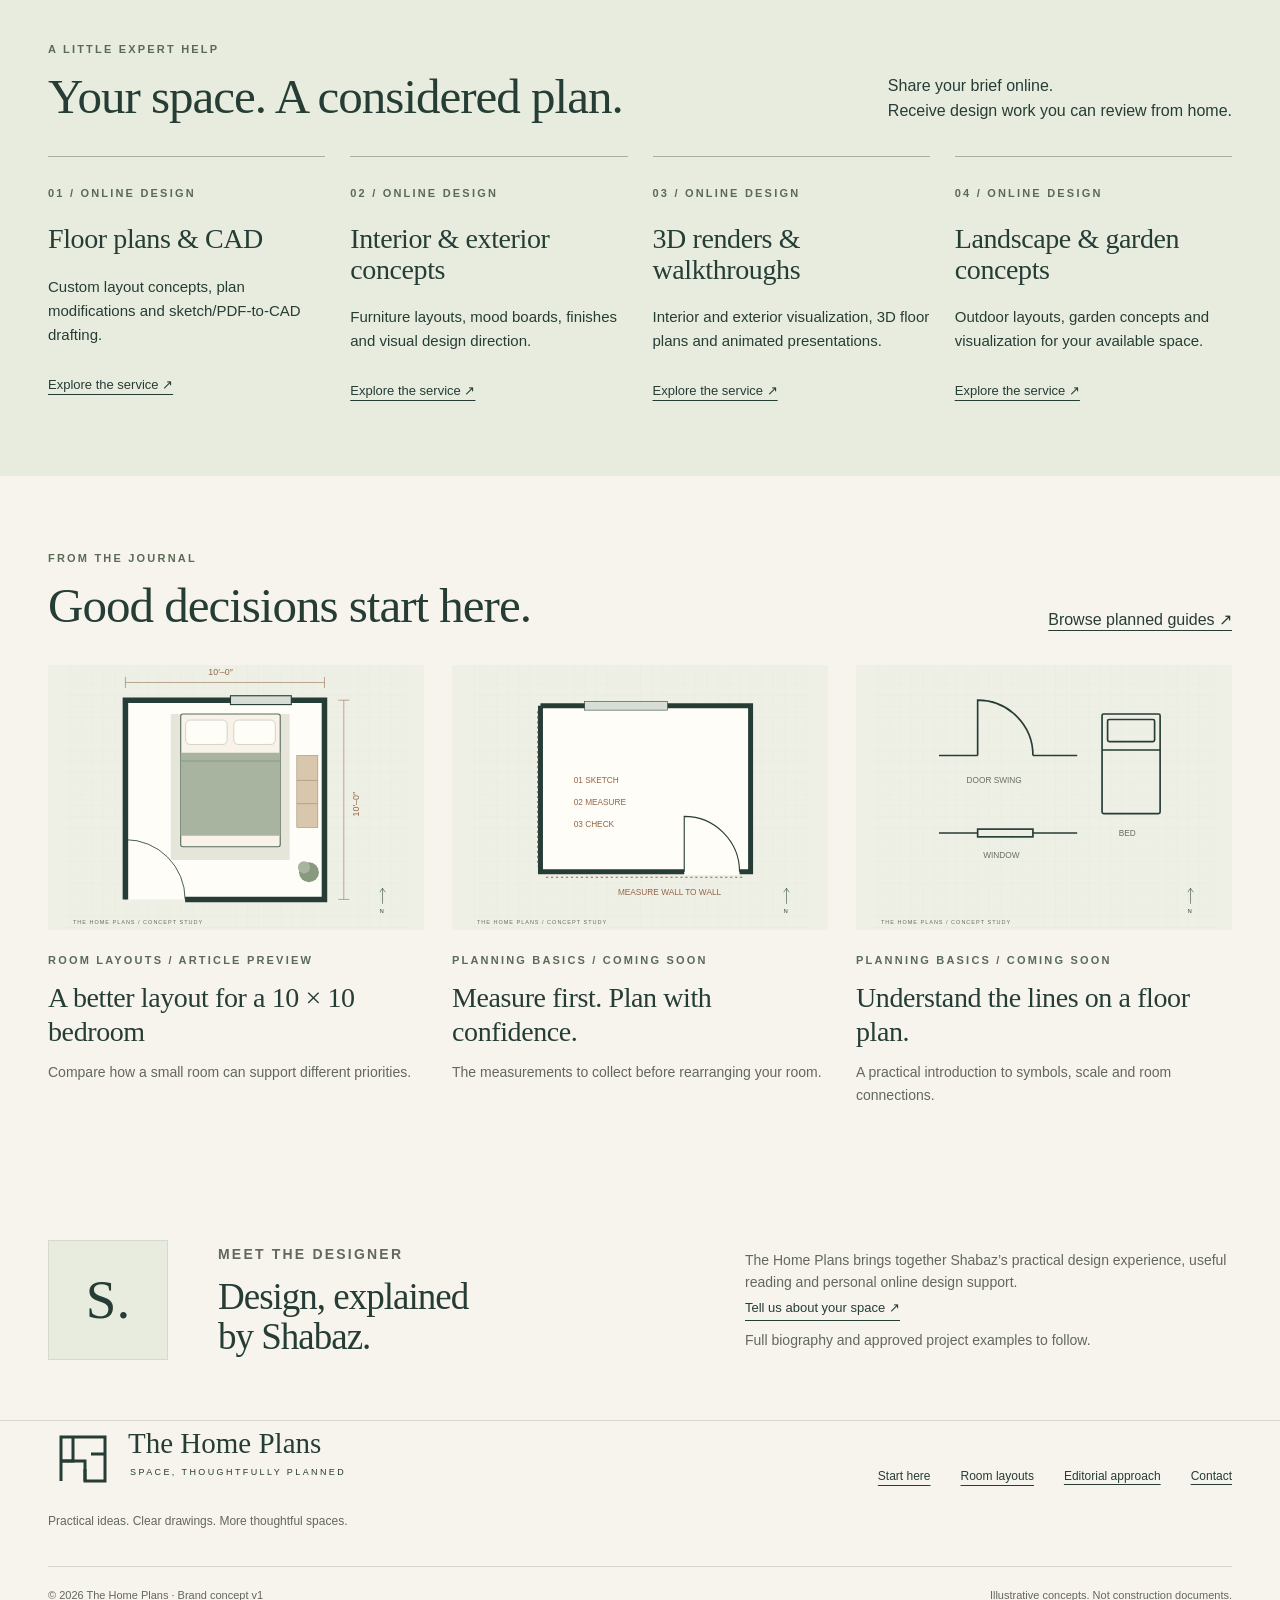
==== commit 60c6c327: "Replace interior hero with scroll-built courtyard villa from a shared floor plan" ====
--- a/index.html
+++ b/index.html
@@ -1 +1 @@
-<!doctype html><html lang="en"><head><meta charset="utf-8"/><meta name="viewport" content="width=device-width,initial-scale=1"/><meta name="robots" content="noindex,nofollow"/><meta name="description" content="The Home Plans brand and editorial website design preview."/><title>Thoughtful spaces, practical plans | The Home Plans</title><link rel="icon" href="assets/mark.svg" type="image/svg+xml"/><link rel="stylesheet" href="style.css"/><link rel="stylesheet" href="direction.css"/><link rel="stylesheet" href="room-scroll.css"/></head><body><a class="skip" href="#main">Skip to content</a><div class="preview"><div class="wrap"><span class="status">DESIGN DIRECTION 02 · Client review</span><nav aria-label="Preview pages"><a href="index.html">Homepage</a><a href="article.html">Article template</a><a href="brand.html">Brand guide</a></nav></div></div><header><div class="wrap"><a class="logo" href="index.html" aria-label="The Home Plans home"><img src="assets/logo.svg" alt="The Home Plans" width="390" height="76"/></a><button class="menu-toggle" aria-expanded="false" aria-controls="main-nav">Menu ☰</button><nav id="main-nav" aria-label="Main navigation"><a href="blog.html">Journal</a><a href="designs.html">House designs</a><a href="services.html">Online services</a><a href="index.html#about">About</a><button class="search-trigger" aria-label="Search guides">Search</button></nav></div></header><main id="main"><section class="room-story" aria-labelledby="room-hero-title"><div class="room-pin"><div class="room-media" role="group" aria-label="Four stages of an illustrative interior transformation"><picture class="room-layer" data-frame="0"><source media="(max-width: 680px)" srcset="assets/room-sequence/00-empty-768.webp"><img src="assets/room-sequence/00-empty-1600.webp" alt="Empty living room with oak floor and garden windows" width="1672" height="941" decoding="async" loading="eager"></picture><picture class="room-layer" data-frame="1"><source media="(max-width: 680px)" srcset="assets/room-sequence/01-panels-768.webp"><img src="assets/room-sequence/01-panels-1600.webp" alt="Walnut wall panels and warm LED lighting installed" width="1672" height="941" decoding="async" loading="eager"></picture><picture class="room-layer" data-frame="2"><source media="(max-width: 680px)" srcset="assets/room-sequence/02-furniture-768.webp"><img src="assets/room-sequence/02-furniture-1600.webp" alt="Ivory sofa, rug and coffee table added" width="1672" height="941" decoding="async" loading="eager"></picture><picture class="room-layer" data-frame="3"><source media="(max-width: 680px)" srcset="assets/room-sequence/03-finished-768.webp"><img src="assets/room-sequence/03-finished-1600.webp" alt="Completed room with framed abstract artwork" width="1672" height="941" decoding="async" loading="eager" fetchpriority="high"></picture></div><div class="room-vignette"></div><div class="room-intro"><p class="room-kicker">THE HOME PLANS / A SPACE, REIMAGINED</p><h1 id="room-hero-title">A room. <br>A possibility. <br><em>Your home.</em></h1><p class="room-instruction">Scroll to bring the room to life <span aria-hidden="true">↓</span></p></div><a class="room-skip" href="#after-room">Skip transformation ↗</a><div class="room-bottom"><div class="room-caption"><div><p class="room-stage-number">THE TRANSFORMATION / <span id="room-count">04</span></p><h2 id="room-stage-title">The finishing touch</h2><p id="room-stage-description">Art brings the whole room together.</p></div><a class="room-service-link" href="services.html">Design your space with us ↗</a></div><nav class="room-steps" aria-label="Choose a room transformation stage"><button class="room-step" data-step="0" aria-pressed="false"><span class="step-line"><span></span></span><span class="step-label"><b>01</b> Empty room</span></button><button class="room-step" data-step="1" aria-pressed="false"><span class="step-line"><span></span></span><span class="step-label"><b>02</b> Panels & lighting</span></button><button class="room-step" data-step="2" aria-pressed="false"><span class="step-line"><span></span></span><span class="step-label"><b>03</b> Sofa & furniture</span></button><button class="room-step" data-step="3" aria-pressed="true"><span class="step-line"><span></span></span><span class="step-label"><b>04</b> Art & finishing</span></button></nav><div class="room-note"><span>AI-generated interior concept · Not a client project</span><span id="room-hint">Scroll down to explore</span></div></div></div></section><div id="after-room" tabindex="-1"></div><div class="wrap"><div class="principles"><span><b>01</b> Practical reading</span><span><b>02</b> Design inspiration</span><span><b>03</b> Personal online help</span></div></div><section class="wrap section"><div class="section-head"><div><p class="eyebrow">Find your direction</p><h2 id="collections">Which house feels like home?</h2></div><a href="designs.html">Explore house designs ↗</a></div><div class="cards"><article class="card"><a class="picture" href="modern.html"><img src="assets/modern.svg" alt="Original modern elevation concept illustration" width="580" height="260" loading="lazy"></a><span class="eyebrow">Style notebook</span><h3><a href="modern.html">Modern house designs ↗</a></h3><p>Clean lines, considered openings and connected spaces.</p></article><article class="card"><a class="picture" href="farmhouse.html"><img src="assets/farmhouse.svg" alt="Original farmhouse elevation concept illustration" width="580" height="260" loading="lazy"></a><span class="eyebrow">Style notebook</span><h3><a href="farmhouse.html">Farmhouse house designs ↗</a></h3><p>Familiar rooflines and a relaxed, welcoming character.</p></article><article class="card"><a class="picture" href="ranch.html"><img src="assets/ranch.svg" alt="Original ranch elevation concept illustration" width="580" height="260" loading="lazy"></a><span class="eyebrow">Style notebook</span><h3><a href="ranch.html">Ranch house designs ↗</a></h3><p>Single-level living with room to move and connect.</p></article></div></section><section class="service-band"><div class="wrap section"><div class="section-head"><div><p class="eyebrow">A little expert help</p><h2>Your space. A considered plan.</h2></div><p>Share your brief online.<br>Receive design work you can review from home.</p></div><div class="service-grid"><article class="service-card"><span class="eyebrow">01 / Online design</span><h3>Floor plans & CAD</h3><p>Custom layout concepts, plan modifications and sketch/PDF-to-CAD drafting.</p><a href="services.html#service-01">Explore the service ↗</a></article><article class="service-card"><span class="eyebrow">02 / Online design</span><h3>Interior & exterior concepts</h3><p>Furniture layouts, mood boards, finishes and visual design direction.</p><a href="services.html#service-02">Explore the service ↗</a></article><article class="service-card"><span class="eyebrow">03 / Online design</span><h3>3D renders & walkthroughs</h3><p>Interior and exterior visualization, 3D floor plans and animated presentations.</p><a href="services.html#service-03">Explore the service ↗</a></article><article class="service-card"><span class="eyebrow">04 / Online design</span><h3>Landscape & garden concepts</h3><p>Outdoor layouts, garden concepts and visualization for your available space.</p><a href="services.html#service-04">Explore the service ↗</a></article></div></div></section><section class="wrap section"><div class="section-head"><div><p class="eyebrow">From the journal</p><h2>Good decisions start here.</h2></div><a href="blog.html">Browse planned guides ↗</a></div><div class="cards"><article class="card"><a href="article.html"><img src="assets/bedroom.svg" width="680" height="530" alt="Illustrative bedroom layout" loading="lazy"></a><span class="eyebrow">Room layouts / Article preview</span><h3><a href="article.html">A better layout for a 10 × 10 bedroom</a></h3><p>Compare how a small room can support different priorities.</p></article><article class="card"><img src="assets/measure.svg" width="680" height="530" alt="Room measurement illustration" loading="lazy"><span class="eyebrow">Planning basics / Coming soon</span><h3>Measure first. Plan with confidence.</h3><p>The measurements to collect before rearranging your room.</p></article><article class="card"><img src="assets/symbols.svg" width="680" height="530" alt="Floor plan symbol illustration" loading="lazy"><span class="eyebrow">Planning basics / Coming soon</span><h3>Understand the lines on a floor plan.</h3><p>A practical introduction to symbols, scale and room connections.</p></article></div></section><section class="wrap author-block" id="about"><div class="monogram">S.</div><div><p class="eyebrow">Meet the designer</p><h2>Design, explained<br>by Shabaz.</h2></div><div><p>The Home Plans brings together Shabaz’s practical design experience, useful reading and personal online design support.</p><a class="text-link" href="services.html#enquiry">Tell us about your space ↗</a><p class="small-note">Full biography and approved project examples to follow.</p></div></section></main><footer class="wrap"><div class="footer-top"><div><a href="index.html" class="logo"><img src="assets/logo.svg" alt="The Home Plans" width="390" height="76"/></a><p>Practical ideas. Clear drawings. More thoughtful spaces.</p></div><nav aria-label="Footer"><a href="start-here.html">Start here</a><a href="blog.html">Room layouts</a><button class="plain-btn" data-info="editorial">Editorial approach</button><button class="plain-btn" data-info="contact">Contact</button></nav></div><div class="bottom"><span>© 2026 The Home Plans · Brand concept v1</span><span>Illustrative concepts. Not construction documents.</span></div></footer><dialog id="search-dialog" aria-labelledby="search-title"><button class="close" aria-label="Close search">×</button><h2 id="search-title">Find your next step.</h2><label for="search-input" class="eyebrow">Search the planned guide library</label><input id="search-input" class="searchbox" type="search" placeholder="Try bedroom, measure or symbols…"/><ul class="results" id="search-results"></ul><p id="search-count" aria-live="polite"></p></dialog><dialog id="info-dialog" aria-labelledby="info-title"><button class="close" aria-label="Close details">×</button><span class="eyebrow" id="info-label">Preview note</span><h2 id="info-title"></h2><p id="info-body"></p><button class="button secondary" data-close>Back to exploring</button></dialog><div class="status-toast" role="status" aria-live="polite"></div><script src="guides.js"></script><script src="app.js"></script><script src="room-scroll.js"></script></body></html>+<!doctype html><html lang="en"><head><meta charset="utf-8"/><meta name="viewport" content="width=device-width,initial-scale=1"/><meta name="robots" content="noindex,nofollow"/><meta name="description" content="The Home Plans brand and editorial website design preview."/><title>Thoughtful spaces, practical plans | The Home Plans</title><link rel="icon" href="assets/mark.svg" type="image/svg+xml"/><link rel="stylesheet" href="style.css"/><link rel="stylesheet" href="direction.css"/><link rel="stylesheet" href="house-build.css"/></head><body><a class="skip" href="#main">Skip to content</a><div class="preview"><div class="wrap"><span class="status">DESIGN DIRECTION 02 · Client review</span><nav aria-label="Preview pages"><a href="index.html">Homepage</a><a href="article.html">Article template</a><a href="brand.html">Brand guide</a></nav></div></div><header><div class="wrap"><a class="logo" href="index.html" aria-label="The Home Plans home"><img src="assets/logo.svg" alt="The Home Plans" width="390" height="76"/></a><button class="menu-toggle" aria-expanded="false" aria-controls="main-nav">Menu ☰</button><nav id="main-nav" aria-label="Main navigation"><a href="blog.html">Journal</a><a href="designs.html">House designs</a><a href="services.html">Online services</a><a href="index.html#about">About</a><button class="search-trigger" aria-label="Search guides">Search</button></nav></div></header><main id="main"><section class="build-story" aria-labelledby="build-title"><div class="build-pin"><div class="build-grid" aria-hidden="true"></div><div class="build-copy"><p class="build-eyebrow">THE HOME PLANS / FROM VISION TO FORM</p><h1 id="build-title">A considered plan. <br><em>An extraordinary home.</em></h1><p class="build-lead">Custom home plans and architectural visualizations. Designed around the way you live.</p><a href="services.html" class="build-cta">Plan your home <span aria-hidden="true">&#8599;</span></a></div><a href="#after-build" class="build-skip">Skip experience &#8599;</a><div id="villa-scene" role="img" aria-label="A contemporary courtyard villa built from the adjoining floor plan"><span class="build-loader">Preparing the architectural model…</span></div><div class="plan-sheet"><div class="plan-top"><span>COURTYARD HOUSE</span><span>CONCEPT / 01</span></div><svg id="villa-plan" viewBox="-11 -8 23 20" role="img" aria-label="Concept floor plan matching the 3D villa"><g id="plan-content"></g></svg><div class="plan-bottom"><span>18 × 12 m footprint</span><span>2 bedrooms · Open living</span></div></div><div class="build-scene-label"><span class="build-dot"></span><span id="build-scene-label">THE DRAWING</span></div><div class="build-footer"><div class="build-status"><span id="build-number">01 / 05</span><h2 id="build-caption">Every home begins with a line.</h2><span id="build-hint">Scroll to draw. Keep going to build. ?</span></div><nav class="build-stages" aria-label="Construction stages"><button data-build-stage="0" aria-pressed="true"><i></i><span>01 / Draw</span></button><button data-build-stage="1" aria-pressed="false"><i></i><span>02 / Structure</span></button><button data-build-stage="2" aria-pressed="false"><i></i><span>03 / Glazing</span></button><button data-build-stage="3" aria-pressed="false"><i></i><span>04 / Roof</span></button><button data-build-stage="4" aria-pressed="false"><i></i><span>05 / Home</span></button></nav><div class="build-fine"><span>One shared layout. From floor plan to 3D.</span><span>Illustrative design concept · Not construction documents</span></div></div></div></section><div id="after-build" tabindex="-1"></div><div class="wrap"><div class="principles"><span><b>01</b> Practical reading</span><span><b>02</b> Design inspiration</span><span><b>03</b> Personal online help</span></div></div><section class="wrap section"><div class="section-head"><div><p class="eyebrow">Find your direction</p><h2 id="collections">Which house feels like home?</h2></div><a href="designs.html">Explore house designs ↗</a></div><div class="cards"><article class="card"><a class="picture" href="modern.html"><img src="assets/modern.svg" alt="Original modern elevation concept illustration" width="580" height="260" loading="lazy"></a><span class="eyebrow">Style notebook</span><h3><a href="modern.html">Modern house designs ↗</a></h3><p>Clean lines, considered openings and connected spaces.</p></article><article class="card"><a class="picture" href="farmhouse.html"><img src="assets/farmhouse.svg" alt="Original farmhouse elevation concept illustration" width="580" height="260" loading="lazy"></a><span class="eyebrow">Style notebook</span><h3><a href="farmhouse.html">Farmhouse house designs ↗</a></h3><p>Familiar rooflines and a relaxed, welcoming character.</p></article><article class="card"><a class="picture" href="ranch.html"><img src="assets/ranch.svg" alt="Original ranch elevation concept illustration" width="580" height="260" loading="lazy"></a><span class="eyebrow">Style notebook</span><h3><a href="ranch.html">Ranch house designs ↗</a></h3><p>Single-level living with room to move and connect.</p></article></div></section><section class="service-band"><div class="wrap section"><div class="section-head"><div><p class="eyebrow">A little expert help</p><h2>Your space. A considered plan.</h2></div><p>Share your brief online.<br>Receive design work you can review from home.</p></div><div class="service-grid"><article class="service-card"><span class="eyebrow">01 / Online design</span><h3>Floor plans & CAD</h3><p>Custom layout concepts, plan modifications and sketch/PDF-to-CAD drafting.</p><a href="services.html#service-01">Explore the service ↗</a></article><article class="service-card"><span class="eyebrow">02 / Online design</span><h3>Interior & exterior concepts</h3><p>Furniture layouts, mood boards, finishes and visual design direction.</p><a href="services.html#service-02">Explore the service ↗</a></article><article class="service-card"><span class="eyebrow">03 / Online design</span><h3>3D renders & walkthroughs</h3><p>Interior and exterior visualization, 3D floor plans and animated presentations.</p><a href="services.html#service-03">Explore the service ↗</a></article><article class="service-card"><span class="eyebrow">04 / Online design</span><h3>Landscape & garden concepts</h3><p>Outdoor layouts, garden concepts and visualization for your available space.</p><a href="services.html#service-04">Explore the service ↗</a></article></div></div></section><section class="wrap section"><div class="section-head"><div><p class="eyebrow">From the journal</p><h2>Good decisions start here.</h2></div><a href="blog.html">Browse planned guides ↗</a></div><div class="cards"><article class="card"><a href="article.html"><img src="assets/bedroom.svg" width="680" height="530" alt="Illustrative bedroom layout" loading="lazy"></a><span class="eyebrow">Room layouts / Article preview</span><h3><a href="article.html">A better layout for a 10 × 10 bedroom</a></h3><p>Compare how a small room can support different priorities.</p></article><article class="card"><img src="assets/measure.svg" width="680" height="530" alt="Room measurement illustration" loading="lazy"><span class="eyebrow">Planning basics / Coming soon</span><h3>Measure first. Plan with confidence.</h3><p>The measurements to collect before rearranging your room.</p></article><article class="card"><img src="assets/symbols.svg" width="680" height="530" alt="Floor plan symbol illustration" loading="lazy"><span class="eyebrow">Planning basics / Coming soon</span><h3>Understand the lines on a floor plan.</h3><p>A practical introduction to symbols, scale and room connections.</p></article></div></section><section class="wrap author-block" id="about"><div class="monogram">S.</div><div><p class="eyebrow">Meet the designer</p><h2>Design, explained<br>by Shabaz.</h2></div><div><p>The Home Plans brings together Shabaz’s practical design experience, useful reading and personal online design support.</p><a class="text-link" href="services.html#enquiry">Tell us about your space ↗</a><p class="small-note">Full biography and approved project examples to follow.</p></div></section></main><footer class="wrap"><div class="footer-top"><div><a href="index.html" class="logo"><img src="assets/logo.svg" alt="The Home Plans" width="390" height="76"/></a><p>Practical ideas. Clear drawings. More thoughtful spaces.</p></div><nav aria-label="Footer"><a href="start-here.html">Start here</a><a href="blog.html">Room layouts</a><button class="plain-btn" data-info="editorial">Editorial approach</button><button class="plain-btn" data-info="contact">Contact</button></nav></div><div class="bottom"><span>© 2026 The Home Plans · Brand concept v1</span><span>Illustrative concepts. Not construction documents.</span></div></footer><dialog id="search-dialog" aria-labelledby="search-title"><button class="close" aria-label="Close search">×</button><h2 id="search-title">Find your next step.</h2><label for="search-input" class="eyebrow">Search the planned guide library</label><input id="search-input" class="searchbox" type="search" placeholder="Try bedroom, measure or symbols…"/><ul class="results" id="search-results"></ul><p id="search-count" aria-live="polite"></p></dialog><dialog id="info-dialog" aria-labelledby="info-title"><button class="close" aria-label="Close details">×</button><span class="eyebrow" id="info-label">Preview note</span><h2 id="info-title"></h2><p id="info-body"></p><button class="button secondary" data-close>Back to exploring</button></dialog><div class="status-toast" role="status" aria-live="polite"></div><script src="guides.js"></script><script src="app.js"></script><script type="module" src="house-build.js"></script></body></html>
--- a/house-build.css
+++ b/house-build.css
@@ -0,0 +1,6 @@
+.build-story{background:#f2f0e8;color:#233e35;position:relative;height:610svh}.build-pin{height:100svh;min-height:740px;position:sticky;top:0;overflow:hidden;isolation:isolate}.build-grid{position:absolute;inset:0;background-image:linear-gradient(#63796d09 1px,transparent 1px),linear-gradient(90deg,#63796d09 1px,transparent 1px);background-size:45px 45px;mask-image:linear-gradient(black,transparent 85%);pointer-events:none}.build-copy{position:absolute;top:7%;left:5%;width:36%;z-index:4;pointer-events:none}.build-eyebrow{font:600 9px/1.5 Arial,sans-serif;letter-spacing:2px;color:#6a7a6b;margin-bottom:25px}.build-copy h1{font:400 clamp(35px,3.5vw,60px)/1.08 Georgia,serif;letter-spacing:-1.8px;margin:0;max-width:550px}.build-copy em{color:#8a7856}.build-lead{font:13px/1.8 Arial,sans-serif;max-width:295px;margin:22px 0;color:#697568}.build-cta{pointer-events:auto;display:inline-flex;align-items:center;gap:32px;font:12px/1.5 Arial,sans-serif;color:#fff;background:#244137;padding:13px 20px;text-decoration:none}.build-cta:hover{background:#3e5c4c}.build-skip{position:absolute;right:4%;top:28px;z-index:5;color:#617568;font:10px Arial;padding:10px;text-decoration:none}#villa-scene{position:absolute;inset:12% -4% 17% 28%;opacity:0;will-change:opacity;pointer-events:none}#villa-scene canvas{display:block;width:100%;height:100%;max-width:none}.build-loader{position:absolute;top:50%;left:45%;font:11px Arial;color:#677267}.plan-sheet{position:absolute;top:16%;left:44%;width:48%;height:60%;transform-origin:center;will-change:transform,opacity;background:#f8f7f0e8;border:1px solid #9aaa8a45;box-shadow:0 25px 80px #233e3510;padding:18px 22px;display:flex;flex-direction:column;z-index:3;pointer-events:none}.plan-top,.plan-bottom{display:flex;justify-content:space-between;gap:10px;color:#657360;font:8px/1.5 Arial,sans-serif;letter-spacing:1px}.plan-top{border-bottom:1px solid #9aaa8a55;padding-bottom:10px}.plan-bottom{border-top:1px solid #9aaa8a55;padding-top:10px;letter-spacing:0}#villa-plan{width:100%;height:calc(100% - 40px);overflow:visible;flex:1}.plan-wall{stroke:#264c41;stroke-width:.13;fill:none;stroke-linecap:square}.plan-window{stroke:#9f895b;stroke-width:.065;fill:none}.plan-detail{stroke:#748774;stroke-width:.04;fill:none}.plan-label{font: .31px Arial,sans-serif;fill:#587461;text-anchor:middle;letter-spacing:.025px}.plan-dimension{stroke:#859581;stroke-width:.025;fill:none}.build-scene-label{position:absolute;right:6%;top:13%;font:9px/1.5 Arial;letter-spacing:2px;color:#79846d;display:flex;align-items:center;gap:9px}.build-dot{height:5px;width:5px;background:#9d8a60;border-radius:100%}.build-footer{position:absolute;bottom:22px;left:5%;right:5%;z-index:5}.build-status{display:flex;gap:18px;align-items:baseline;margin-bottom:22px}.build-status>span:first-child{font:9px Arial;letter-spacing:1px;color:#8a7856}.build-status h2{font:400 23px/1.3 Georgia;margin:0}.build-status>span:last-child{margin-left:auto;font:10px/1.5 Arial;color:#6c796b}.build-stages{display:grid!important;grid-template-columns:repeat(5,1fr);gap:24px}.build-stages button{border:0;background:transparent;text-align:left;color:#7d8878;cursor:pointer;padding:0;min-height:44px;font:10px Arial;letter-spacing:.4px}.build-stages i{display:block;height:2px;background:#d4d9cd;margin-bottom:12px;position:relative;overflow:hidden}.build-stages i:after{content:'';position:absolute;inset:0;background:#938058;transform:scaleX(var(--fill,0));transform-origin:left}.build-stages button[aria-pressed=true]{color:#233e35}.build-fine{display:flex;justify-content:space-between;gap:20px;font:8px/1.5 Arial;color:#7a8577;margin-top:12px}.build-static{height:auto}.build-static .build-pin{position:relative}.build-static .plan-sheet{opacity:1!important}.build-story button:focus-visible,.build-story a:focus-visible{outline:2px solid #8a7856;outline-offset:5px}
+@media(max-width:900px){.build-copy{width:40%;left:4%}.build-copy h1{font-size:39px}.build-lead{font-size:12px}.build-pin{min-height:720px}.build-footer{left:4%;right:4%}.build-status h2{font-size:19px}.build-status>span:last-child{font-size:9px}.plan-sheet{padding:12px}}
+@media(max-width:600px){.build-story{height:560svh}.build-pin{min-height:760px}.build-copy{top:45px;left:6%;width:88%}.build-eyebrow{font-size:8px;margin-bottom:16px;letter-spacing:1.3px}.build-copy h1{font-size:36px;letter-spacing:-1.1px;max-width:360px}.build-copy h1 br{display:none}.build-lead{font-size:11px;line-height:1.6;margin:14px 0;max-width:270px}.build-cta{font-size:10px;padding:9px 12px;gap:20px}.build-skip{top:10px;right:4%;font-size:8px}.plan-sheet{top:34%;left:8%;width:84%;height:42%;padding:9px 12px}.plan-top,.plan-bottom{font-size:6px;letter-spacing:.4px}#villa-scene{inset:33% -13% 17% -13%}.build-scene-label{top:31%;right:6%;font-size:7px;letter-spacing:1px}.build-footer{bottom:18px;left:6%;right:6%}.build-status{display:block;margin-bottom:13px}.build-status>span:first-child{font-size:8px}.build-status h2{font-size:21px;margin:6px 0}.build-status>span:last-child{display:block;font-size:9px}.build-stages{gap:10px}.build-stages button{font-size:8px;letter-spacing:0;min-height:40px}.build-stages i{margin-bottom:10px}.build-fine{font-size:7px;gap:8px;margin-top:8px}.build-fine span{max-width:47%}.build-static{height:auto}}
+@media(prefers-reduced-motion:reduce){.build-story{height:auto}.build-pin{position:relative}}
+
+.plan-sheet{background:#f8f7f0}.build-fine{background:#f2f0e8cc}.build-pin:after{content:"";position:absolute;bottom:0;left:0;right:0;height:17%;background:linear-gradient(transparent,#f2f0e8 38%);z-index:2;pointer-events:none}
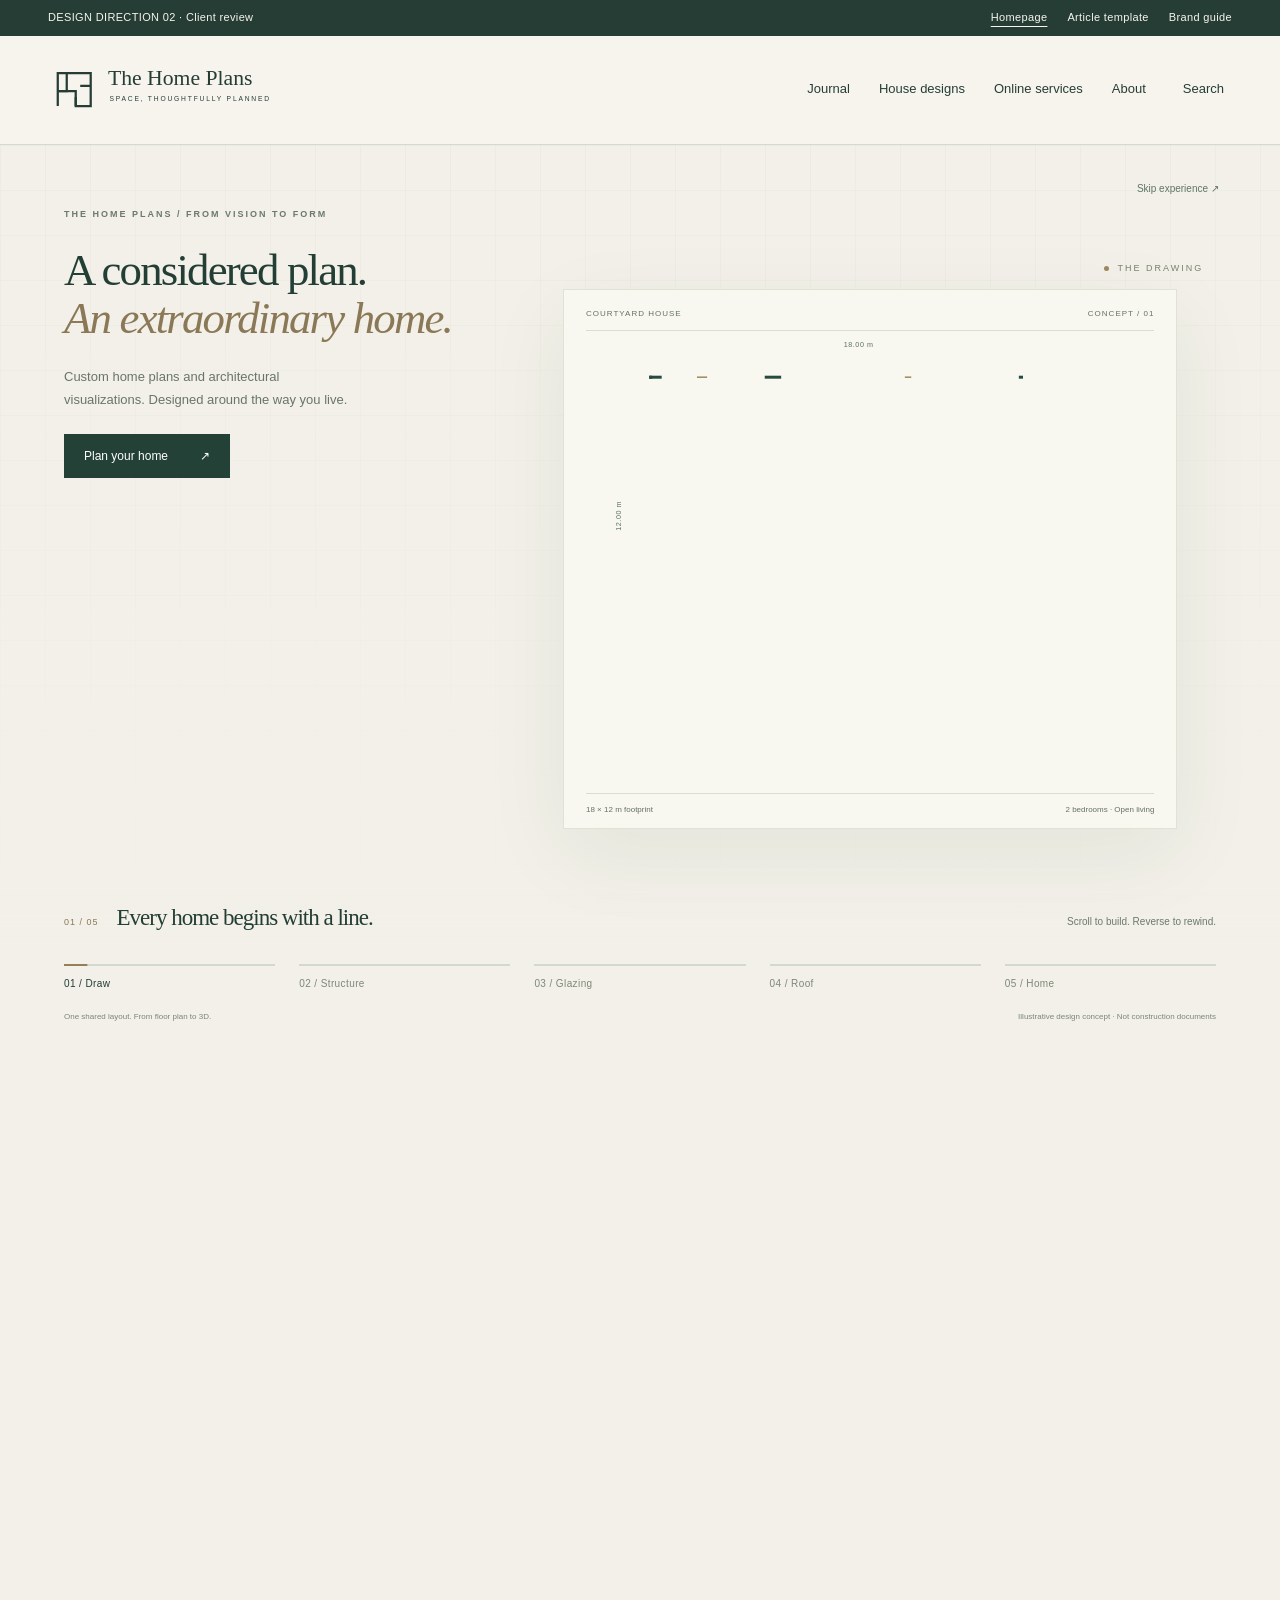
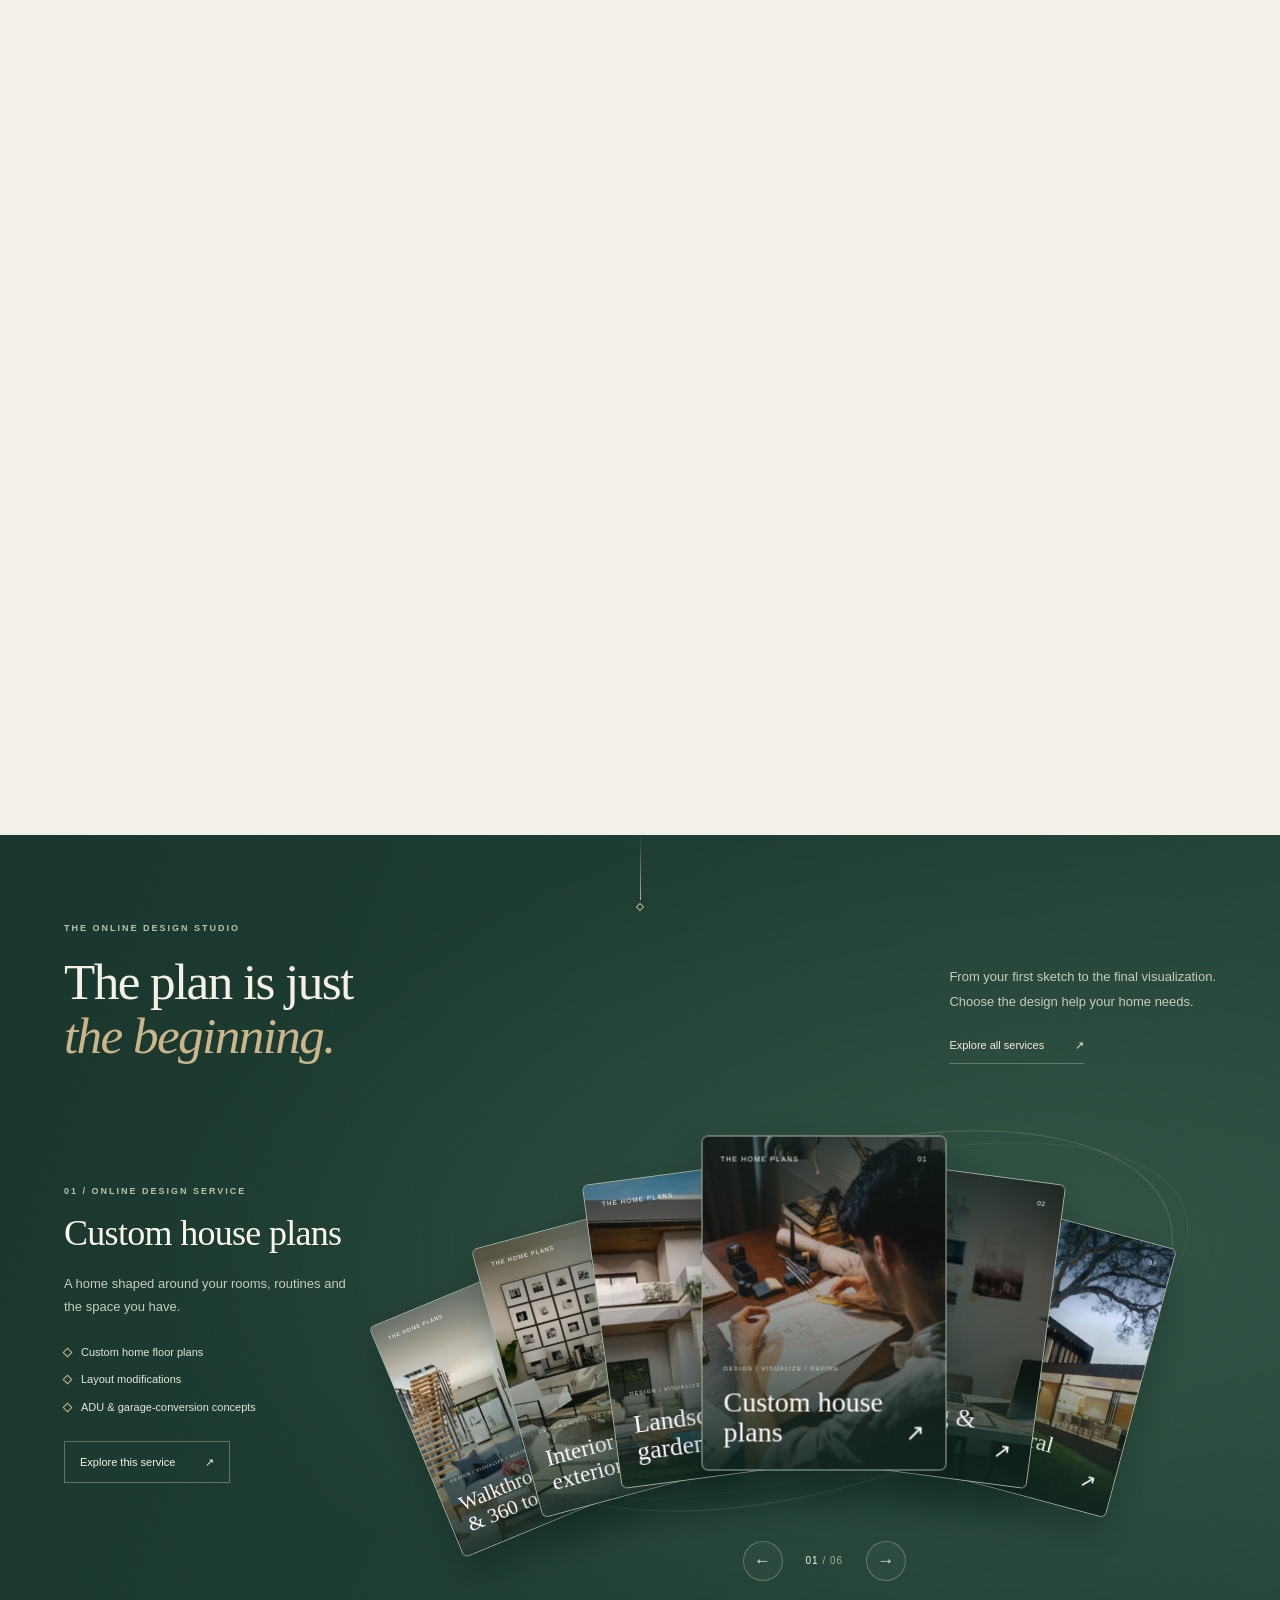
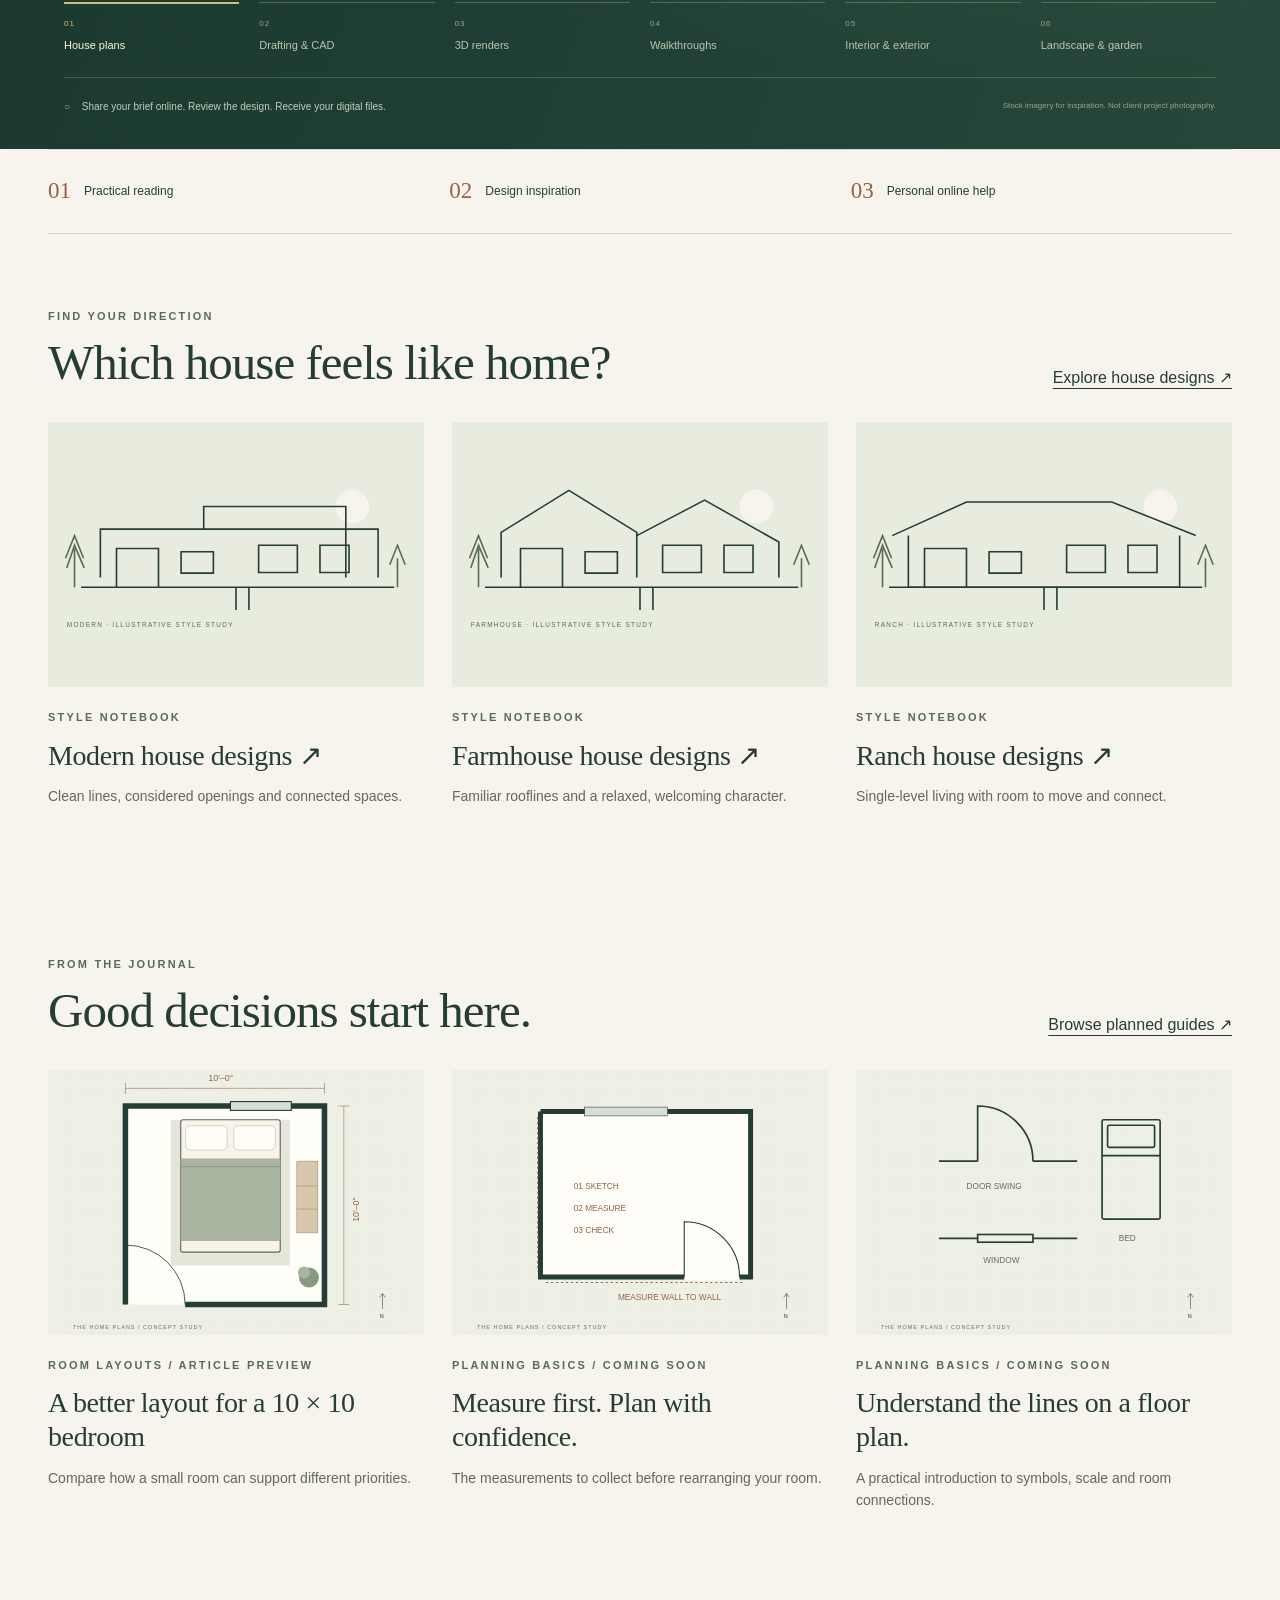
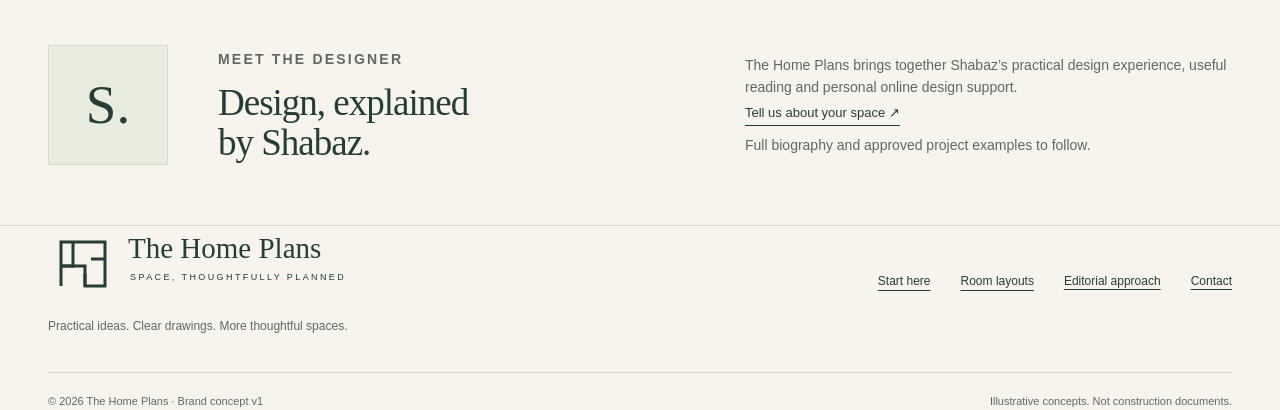
==== commit 1ac58f18: "Add branded animated service fan with six documented remote design services" ====
--- a/index.html
+++ b/index.html
@@ -1 +1 @@
-<!doctype html><html lang="en"><head><meta charset="utf-8"/><meta name="viewport" content="width=device-width,initial-scale=1"/><meta name="robots" content="noindex,nofollow"/><meta name="description" content="The Home Plans brand and editorial website design preview."/><title>Thoughtful spaces, practical plans | The Home Plans</title><link rel="icon" href="assets/mark.svg" type="image/svg+xml"/><link rel="stylesheet" href="style.css"/><link rel="stylesheet" href="direction.css"/><link rel="stylesheet" href="house-build.css"/></head><body><a class="skip" href="#main">Skip to content</a><div class="preview"><div class="wrap"><span class="status">DESIGN DIRECTION 02 · Client review</span><nav aria-label="Preview pages"><a href="index.html">Homepage</a><a href="article.html">Article template</a><a href="brand.html">Brand guide</a></nav></div></div><header><div class="wrap"><a class="logo" href="index.html" aria-label="The Home Plans home"><img src="assets/logo.svg" alt="The Home Plans" width="390" height="76"/></a><button class="menu-toggle" aria-expanded="false" aria-controls="main-nav">Menu ☰</button><nav id="main-nav" aria-label="Main navigation"><a href="blog.html">Journal</a><a href="designs.html">House designs</a><a href="services.html">Online services</a><a href="index.html#about">About</a><button class="search-trigger" aria-label="Search guides">Search</button></nav></div></header><main id="main"><section class="build-story" aria-labelledby="build-title"><div class="build-pin"><div class="build-grid" aria-hidden="true"></div><div class="build-copy"><p class="build-eyebrow">THE HOME PLANS / FROM VISION TO FORM</p><h1 id="build-title">A considered plan. <br><em>An extraordinary home.</em></h1><p class="build-lead">Custom home plans and architectural visualizations. Designed around the way you live.</p><a href="services.html" class="build-cta">Plan your home <span aria-hidden="true">&#8599;</span></a></div><a href="#after-build" class="build-skip">Skip experience &#8599;</a><div id="villa-scene" role="img" aria-label="A contemporary courtyard villa built from the adjoining floor plan"><span class="build-loader">Preparing the architectural model…</span></div><div class="plan-sheet"><div class="plan-top"><span>COURTYARD HOUSE</span><span>CONCEPT / 01</span></div><svg id="villa-plan" viewBox="-11 -8 23 20" role="img" aria-label="Concept floor plan matching the 3D villa"><g id="plan-content"></g></svg><div class="plan-bottom"><span>18 × 12 m footprint</span><span>2 bedrooms · Open living</span></div></div><div class="build-scene-label"><span class="build-dot"></span><span id="build-scene-label">THE DRAWING</span></div><div class="build-footer"><div class="build-status"><span id="build-number">01 / 05</span><h2 id="build-caption">Every home begins with a line.</h2><span id="build-hint">Scroll to draw. Keep going to build. ?</span></div><nav class="build-stages" aria-label="Construction stages"><button data-build-stage="0" aria-pressed="true"><i></i><span>01 / Draw</span></button><button data-build-stage="1" aria-pressed="false"><i></i><span>02 / Structure</span></button><button data-build-stage="2" aria-pressed="false"><i></i><span>03 / Glazing</span></button><button data-build-stage="3" aria-pressed="false"><i></i><span>04 / Roof</span></button><button data-build-stage="4" aria-pressed="false"><i></i><span>05 / Home</span></button></nav><div class="build-fine"><span>One shared layout. From floor plan to 3D.</span><span>Illustrative design concept · Not construction documents</span></div></div></div></section><div id="after-build" tabindex="-1"></div><div class="wrap"><div class="principles"><span><b>01</b> Practical reading</span><span><b>02</b> Design inspiration</span><span><b>03</b> Personal online help</span></div></div><section class="wrap section"><div class="section-head"><div><p class="eyebrow">Find your direction</p><h2 id="collections">Which house feels like home?</h2></div><a href="designs.html">Explore house designs ↗</a></div><div class="cards"><article class="card"><a class="picture" href="modern.html"><img src="assets/modern.svg" alt="Original modern elevation concept illustration" width="580" height="260" loading="lazy"></a><span class="eyebrow">Style notebook</span><h3><a href="modern.html">Modern house designs ↗</a></h3><p>Clean lines, considered openings and connected spaces.</p></article><article class="card"><a class="picture" href="farmhouse.html"><img src="assets/farmhouse.svg" alt="Original farmhouse elevation concept illustration" width="580" height="260" loading="lazy"></a><span class="eyebrow">Style notebook</span><h3><a href="farmhouse.html">Farmhouse house designs ↗</a></h3><p>Familiar rooflines and a relaxed, welcoming character.</p></article><article class="card"><a class="picture" href="ranch.html"><img src="assets/ranch.svg" alt="Original ranch elevation concept illustration" width="580" height="260" loading="lazy"></a><span class="eyebrow">Style notebook</span><h3><a href="ranch.html">Ranch house designs ↗</a></h3><p>Single-level living with room to move and connect.</p></article></div></section><section class="service-band"><div class="wrap section"><div class="section-head"><div><p class="eyebrow">A little expert help</p><h2>Your space. A considered plan.</h2></div><p>Share your brief online.<br>Receive design work you can review from home.</p></div><div class="service-grid"><article class="service-card"><span class="eyebrow">01 / Online design</span><h3>Floor plans & CAD</h3><p>Custom layout concepts, plan modifications and sketch/PDF-to-CAD drafting.</p><a href="services.html#service-01">Explore the service ↗</a></article><article class="service-card"><span class="eyebrow">02 / Online design</span><h3>Interior & exterior concepts</h3><p>Furniture layouts, mood boards, finishes and visual design direction.</p><a href="services.html#service-02">Explore the service ↗</a></article><article class="service-card"><span class="eyebrow">03 / Online design</span><h3>3D renders & walkthroughs</h3><p>Interior and exterior visualization, 3D floor plans and animated presentations.</p><a href="services.html#service-03">Explore the service ↗</a></article><article class="service-card"><span class="eyebrow">04 / Online design</span><h3>Landscape & garden concepts</h3><p>Outdoor layouts, garden concepts and visualization for your available space.</p><a href="services.html#service-04">Explore the service ↗</a></article></div></div></section><section class="wrap section"><div class="section-head"><div><p class="eyebrow">From the journal</p><h2>Good decisions start here.</h2></div><a href="blog.html">Browse planned guides ↗</a></div><div class="cards"><article class="card"><a href="article.html"><img src="assets/bedroom.svg" width="680" height="530" alt="Illustrative bedroom layout" loading="lazy"></a><span class="eyebrow">Room layouts / Article preview</span><h3><a href="article.html">A better layout for a 10 × 10 bedroom</a></h3><p>Compare how a small room can support different priorities.</p></article><article class="card"><img src="assets/measure.svg" width="680" height="530" alt="Room measurement illustration" loading="lazy"><span class="eyebrow">Planning basics / Coming soon</span><h3>Measure first. Plan with confidence.</h3><p>The measurements to collect before rearranging your room.</p></article><article class="card"><img src="assets/symbols.svg" width="680" height="530" alt="Floor plan symbol illustration" loading="lazy"><span class="eyebrow">Planning basics / Coming soon</span><h3>Understand the lines on a floor plan.</h3><p>A practical introduction to symbols, scale and room connections.</p></article></div></section><section class="wrap author-block" id="about"><div class="monogram">S.</div><div><p class="eyebrow">Meet the designer</p><h2>Design, explained<br>by Shabaz.</h2></div><div><p>The Home Plans brings together Shabaz’s practical design experience, useful reading and personal online design support.</p><a class="text-link" href="services.html#enquiry">Tell us about your space ↗</a><p class="small-note">Full biography and approved project examples to follow.</p></div></section></main><footer class="wrap"><div class="footer-top"><div><a href="index.html" class="logo"><img src="assets/logo.svg" alt="The Home Plans" width="390" height="76"/></a><p>Practical ideas. Clear drawings. More thoughtful spaces.</p></div><nav aria-label="Footer"><a href="start-here.html">Start here</a><a href="blog.html">Room layouts</a><button class="plain-btn" data-info="editorial">Editorial approach</button><button class="plain-btn" data-info="contact">Contact</button></nav></div><div class="bottom"><span>© 2026 The Home Plans · Brand concept v1</span><span>Illustrative concepts. Not construction documents.</span></div></footer><dialog id="search-dialog" aria-labelledby="search-title"><button class="close" aria-label="Close search">×</button><h2 id="search-title">Find your next step.</h2><label for="search-input" class="eyebrow">Search the planned guide library</label><input id="search-input" class="searchbox" type="search" placeholder="Try bedroom, measure or symbols…"/><ul class="results" id="search-results"></ul><p id="search-count" aria-live="polite"></p></dialog><dialog id="info-dialog" aria-labelledby="info-title"><button class="close" aria-label="Close details">×</button><span class="eyebrow" id="info-label">Preview note</span><h2 id="info-title"></h2><p id="info-body"></p><button class="button secondary" data-close>Back to exploring</button></dialog><div class="status-toast" role="status" aria-live="polite"></div><script src="guides.js"></script><script src="app.js"></script><script type="module" src="house-build.js"></script></body></html>+<!doctype html><html lang="en"><head><meta charset="utf-8"/><meta name="viewport" content="width=device-width,initial-scale=1"/><meta name="robots" content="noindex,nofollow"/><meta name="description" content="The Home Plans brand and editorial website design preview."/><title>Thoughtful spaces, practical plans | The Home Plans</title><link rel="icon" href="assets/mark.svg" type="image/svg+xml"/><link rel="stylesheet" href="style.css"/><link rel="stylesheet" href="direction.css"/><link rel="stylesheet" href="house-build.css"/><link rel="stylesheet" href="service-fan.css"/></head><body><a class="skip" href="#main">Skip to content</a><div class="preview"><div class="wrap"><span class="status">DESIGN DIRECTION 02 · Client review</span><nav aria-label="Preview pages"><a href="index.html">Homepage</a><a href="article.html">Article template</a><a href="brand.html">Brand guide</a></nav></div></div><header><div class="wrap"><a class="logo" href="index.html" aria-label="The Home Plans home"><img src="assets/logo.svg" alt="The Home Plans" width="390" height="76"/></a><button class="menu-toggle" aria-expanded="false" aria-controls="main-nav">Menu ☰</button><nav id="main-nav" aria-label="Main navigation"><a href="blog.html">Journal</a><a href="designs.html">House designs</a><a href="services.html">Online services</a><a href="index.html#about">About</a><button class="search-trigger" aria-label="Search guides">Search</button></nav></div></header><main id="main"><section class="build-story" aria-labelledby="build-title"><div class="build-pin"><div class="build-grid" aria-hidden="true"></div><div class="build-copy"><p class="build-eyebrow">THE HOME PLANS / FROM VISION TO FORM</p><h1 id="build-title">A considered plan. <br><em>An extraordinary home.</em></h1><p class="build-lead">Custom home plans and architectural visualizations. Designed around the way you live.</p><a href="services.html" class="build-cta">Plan your home <span aria-hidden="true">&#8599;</span></a></div><a href="#after-build" class="build-skip">Skip experience &#8599;</a><div id="villa-scene" role="img" aria-label="A contemporary courtyard villa built from the adjoining floor plan"><span class="build-loader">Preparing the architectural model…</span></div><div class="plan-sheet"><div class="plan-top"><span>COURTYARD HOUSE</span><span>CONCEPT / 01</span></div><svg id="villa-plan" viewBox="-11 -8 23 20" role="img" aria-label="Concept floor plan matching the 3D villa"><g id="plan-content"></g></svg><div class="plan-bottom"><span>18 × 12 m footprint</span><span>2 bedrooms · Open living</span></div></div><div class="build-scene-label"><span class="build-dot"></span><span id="build-scene-label">THE DRAWING</span></div><div class="build-footer"><div class="build-status"><span id="build-number">01 / 05</span><h2 id="build-caption">Every home begins with a line.</h2><span id="build-hint">Scroll to draw. Keep going to build. ?</span></div><nav class="build-stages" aria-label="Construction stages"><button data-build-stage="0" aria-pressed="true"><i></i><span>01 / Draw</span></button><button data-build-stage="1" aria-pressed="false"><i></i><span>02 / Structure</span></button><button data-build-stage="2" aria-pressed="false"><i></i><span>03 / Glazing</span></button><button data-build-stage="3" aria-pressed="false"><i></i><span>04 / Roof</span></button><button data-build-stage="4" aria-pressed="false"><i></i><span>05 / Home</span></button></nav><div class="build-fine"><span>One shared layout. From floor plan to 3D.</span><span>Illustrative design concept · Not construction documents</span></div></div></div></section><div id="after-build" tabindex="-1"></div><section class="service-fan" id="our-services" aria-labelledby="sf-heading"><div class="sf-bridge" aria-hidden="true"><span></span><i></i></div><div class="sf-wrap"><div class="sf-heading"><div><p class="sf-overline">THE ONLINE DESIGN STUDIO</p><h2 id="sf-heading">The plan is just<br><em>the beginning.</em></h2></div><div class="sf-intro"><p>From your first sketch to the final visualization.<br>Choose the design help your home needs.</p><a href="services.html">Explore all services <span aria-hidden="true">&#8599;</span></a></div></div><div class="sf-workspace"><div class="sf-details"><article class="sf-panel" id="sf-panel-0" role="tabpanel" aria-labelledby="sf-tab-0"><p class="sf-overline">01 / ONLINE DESIGN SERVICE</p><h3>Custom house plans</h3><p class="sf-description">A home shaped around your rooms, routines and the space you have.</p><ul><li>Custom home floor plans</li><li>Layout modifications</li><li>ADU & garage-conversion concepts</li></ul><a class="sf-detail-link" href="services.html#service-01">Explore this service <span aria-hidden="true">&#8599;</span></a></article><article class="sf-panel" id="sf-panel-1" role="tabpanel" aria-labelledby="sf-tab-1" hidden><p class="sf-overline">02 / ONLINE DESIGN SERVICE</p><h3>2D drafting & CAD</h3><p class="sf-description">Turn your sketches and existing drawings into clear, editable digital plans.</p><ul><li>Hand sketch to CAD</li><li>PDF-to-CAD redraws</li><li>Old blueprint digitizing</li></ul><a class="sf-detail-link" href="services.html#service-cad">Explore this service <span aria-hidden="true">&#8599;</span></a></article><article class="sf-panel" id="sf-panel-2" role="tabpanel" aria-labelledby="sf-tab-2" hidden><p class="sf-overline">03 / ONLINE DESIGN SERVICE</p><h3>3D architectural renders</h3><p class="sf-description">See the design, materials and proportions before your project moves forward.</p><ul><li>Exterior visualizations</li><li>Interior 3D renders</li><li>3D floor plans</li></ul><a class="sf-detail-link" href="services.html#service-03">Explore this service <span aria-hidden="true">&#8599;</span></a></article><article class="sf-panel" id="sf-panel-3" role="tabpanel" aria-labelledby="sf-tab-3" hidden><p class="sf-overline">04 / ONLINE DESIGN SERVICE</p><h3>Walkthroughs & 360 tours</h3><p class="sf-description">Experience how spaces connect, with a moving view through your proposed design.</p><ul><li>3D walkthrough animations</li><li>360 virtual tours</li><li>Property presentation visuals</li></ul><a class="sf-detail-link" href="services.html#service-walkthroughs">Explore this service <span aria-hidden="true">&#8599;</span></a></article><article class="sf-panel" id="sf-panel-4" role="tabpanel" aria-labelledby="sf-tab-4" hidden><p class="sf-overline">05 / ONLINE DESIGN SERVICE</p><h3>Interior & exterior design</h3><p class="sf-description">Bring layouts, finishes and a consistent visual direction together.</p><ul><li>Furniture layouts</li><li>Mood boards & finishes</li><li>Interior & exterior concepts</li></ul><a class="sf-detail-link" href="services.html#service-02">Explore this service <span aria-hidden="true">&#8599;</span></a></article><article class="sf-panel" id="sf-panel-5" role="tabpanel" aria-labelledby="sf-tab-5" hidden><p class="sf-overline">06 / ONLINE DESIGN SERVICE</p><h3>Landscape & garden design</h3><p class="sf-description">Give your outdoor space the same considered attention as your home.</p><ul><li>Backyard & garden layouts</li><li>Pool & outdoor kitchen concepts</li><li>3D garden visualization</li></ul><a class="sf-detail-link" href="services.html#service-04">Explore this service <span aria-hidden="true">&#8599;</span></a></article></div><div class="sf-visual"><div class="sf-orbit" aria-hidden="true"></div><div class="sf-deck" aria-hidden="true"><button type="button" class="sf-card" data-card="0" tabindex="-1" aria-label="Show Custom house plans"><span class="sf-card-face"><img src="assets/services/custom-plans.webp" alt="" loading="lazy" decoding="async" width="700" height="900"><span class="sf-card-shade"></span><span class="sf-card-top">THE HOME PLANS <b>01</b></span><span class="sf-card-bottom"><span>DESIGN / VISUALIZE / REFINE</span><strong>Custom house plans</strong><i aria-hidden="true">&#8599;</i></span></span></button><button type="button" class="sf-card" data-card="1" tabindex="-1" aria-label="Show 2D drafting & CAD"><span class="sf-card-face"><img src="assets/services/cad-drafting.webp" alt="" loading="lazy" decoding="async" width="700" height="900"><span class="sf-card-shade"></span><span class="sf-card-top">THE HOME PLANS <b>02</b></span><span class="sf-card-bottom"><span>DESIGN / VISUALIZE / REFINE</span><strong>2D drafting & CAD</strong><i aria-hidden="true">&#8599;</i></span></span></button><button type="button" class="sf-card" data-card="2" tabindex="-1" aria-label="Show 3D architectural renders"><span class="sf-card-face"><img src="assets/services/renders.webp" alt="" loading="lazy" decoding="async" width="700" height="900"><span class="sf-card-shade"></span><span class="sf-card-top">THE HOME PLANS <b>03</b></span><span class="sf-card-bottom"><span>DESIGN / VISUALIZE / REFINE</span><strong>3D architectural renders</strong><i aria-hidden="true">&#8599;</i></span></span></button><button type="button" class="sf-card" data-card="3" tabindex="-1" aria-label="Show Walkthroughs & 360 tours"><span class="sf-card-face"><img src="assets/services/walkthroughs.webp" alt="" loading="lazy" decoding="async" width="700" height="900"><span class="sf-card-shade"></span><span class="sf-card-top">THE HOME PLANS <b>04</b></span><span class="sf-card-bottom"><span>DESIGN / VISUALIZE / REFINE</span><strong>Walkthroughs & 360 tours</strong><i aria-hidden="true">&#8599;</i></span></span></button><button type="button" class="sf-card" data-card="4" tabindex="-1" aria-label="Show Interior & exterior design"><span class="sf-card-face"><img src="assets/services/interior.webp" alt="" loading="lazy" decoding="async" width="700" height="900"><span class="sf-card-shade"></span><span class="sf-card-top">THE HOME PLANS <b>05</b></span><span class="sf-card-bottom"><span>DESIGN / VISUALIZE / REFINE</span><strong>Interior & exterior design</strong><i aria-hidden="true">&#8599;</i></span></span></button><button type="button" class="sf-card" data-card="5" tabindex="-1" aria-label="Show Landscape & garden design"><span class="sf-card-face"><img src="assets/services/landscape.webp" alt="" loading="lazy" decoding="async" width="700" height="900"><span class="sf-card-shade"></span><span class="sf-card-top">THE HOME PLANS <b>06</b></span><span class="sf-card-bottom"><span>DESIGN / VISUALIZE / REFINE</span><strong>Landscape & garden design</strong><i aria-hidden="true">&#8599;</i></span></span></button></div><div class="sf-carousel-controls"><button type="button" data-sf-prev aria-label="Previous service">&#8592;</button><span><b id="sf-current">01</b> / 06</span><button type="button" data-sf-next aria-label="Next service">&#8594;</button></div></div></div><div class="sf-tabs" role="tablist" aria-label="Choose an online design service"><button type="button" role="tab" id="sf-tab-0" aria-controls="sf-panel-0" aria-selected="true" tabindex="0"><span>01</span>House plans</button><button type="button" role="tab" id="sf-tab-1" aria-controls="sf-panel-1" aria-selected="false" tabindex="-1"><span>02</span>Drafting & CAD</button><button type="button" role="tab" id="sf-tab-2" aria-controls="sf-panel-2" aria-selected="false" tabindex="-1"><span>03</span>3D renders</button><button type="button" role="tab" id="sf-tab-3" aria-controls="sf-panel-3" aria-selected="false" tabindex="-1"><span>04</span>Walkthroughs</button><button type="button" role="tab" id="sf-tab-4" aria-controls="sf-panel-4" aria-selected="false" tabindex="-1"><span>05</span>Interior & exterior</button><button type="button" role="tab" id="sf-tab-5" aria-controls="sf-panel-5" aria-selected="false" tabindex="-1"><span>06</span>Landscape & garden</button></div><div class="sf-bottom"><p><span aria-hidden="true">&#9675;</span> Share your brief online. Review the design. Receive your digital files.</p><small>Stock imagery for inspiration. Not client project photography.</small></div></div></section><div class="wrap"><div class="principles"><span><b>01</b> Practical reading</span><span><b>02</b> Design inspiration</span><span><b>03</b> Personal online help</span></div></div><section class="wrap section"><div class="section-head"><div><p class="eyebrow">Find your direction</p><h2 id="collections">Which house feels like home?</h2></div><a href="designs.html">Explore house designs ↗</a></div><div class="cards"><article class="card"><a class="picture" href="modern.html"><img src="assets/modern.svg" alt="Original modern elevation concept illustration" width="580" height="260" loading="lazy"></a><span class="eyebrow">Style notebook</span><h3><a href="modern.html">Modern house designs ↗</a></h3><p>Clean lines, considered openings and connected spaces.</p></article><article class="card"><a class="picture" href="farmhouse.html"><img src="assets/farmhouse.svg" alt="Original farmhouse elevation concept illustration" width="580" height="260" loading="lazy"></a><span class="eyebrow">Style notebook</span><h3><a href="farmhouse.html">Farmhouse house designs ↗</a></h3><p>Familiar rooflines and a relaxed, welcoming character.</p></article><article class="card"><a class="picture" href="ranch.html"><img src="assets/ranch.svg" alt="Original ranch elevation concept illustration" width="580" height="260" loading="lazy"></a><span class="eyebrow">Style notebook</span><h3><a href="ranch.html">Ranch house designs ↗</a></h3><p>Single-level living with room to move and connect.</p></article></div></section><section class="wrap section"><div class="section-head"><div><p class="eyebrow">From the journal</p><h2>Good decisions start here.</h2></div><a href="blog.html">Browse planned guides ↗</a></div><div class="cards"><article class="card"><a href="article.html"><img src="assets/bedroom.svg" width="680" height="530" alt="Illustrative bedroom layout" loading="lazy"></a><span class="eyebrow">Room layouts / Article preview</span><h3><a href="article.html">A better layout for a 10 × 10 bedroom</a></h3><p>Compare how a small room can support different priorities.</p></article><article class="card"><img src="assets/measure.svg" width="680" height="530" alt="Room measurement illustration" loading="lazy"><span class="eyebrow">Planning basics / Coming soon</span><h3>Measure first. Plan with confidence.</h3><p>The measurements to collect before rearranging your room.</p></article><article class="card"><img src="assets/symbols.svg" width="680" height="530" alt="Floor plan symbol illustration" loading="lazy"><span class="eyebrow">Planning basics / Coming soon</span><h3>Understand the lines on a floor plan.</h3><p>A practical introduction to symbols, scale and room connections.</p></article></div></section><section class="wrap author-block" id="about"><div class="monogram">S.</div><div><p class="eyebrow">Meet the designer</p><h2>Design, explained<br>by Shabaz.</h2></div><div><p>The Home Plans brings together Shabaz’s practical design experience, useful reading and personal online design support.</p><a class="text-link" href="services.html#enquiry">Tell us about your space ↗</a><p class="small-note">Full biography and approved project examples to follow.</p></div></section></main><footer class="wrap"><div class="footer-top"><div><a href="index.html" class="logo"><img src="assets/logo.svg" alt="The Home Plans" width="390" height="76"/></a><p>Practical ideas. Clear drawings. More thoughtful spaces.</p></div><nav aria-label="Footer"><a href="start-here.html">Start here</a><a href="blog.html">Room layouts</a><button class="plain-btn" data-info="editorial">Editorial approach</button><button class="plain-btn" data-info="contact">Contact</button></nav></div><div class="bottom"><span>© 2026 The Home Plans · Brand concept v1</span><span>Illustrative concepts. Not construction documents.</span></div></footer><dialog id="search-dialog" aria-labelledby="search-title"><button class="close" aria-label="Close search">×</button><h2 id="search-title">Find your next step.</h2><label for="search-input" class="eyebrow">Search the planned guide library</label><input id="search-input" class="searchbox" type="search" placeholder="Try bedroom, measure or symbols…"/><ul class="results" id="search-results"></ul><p id="search-count" aria-live="polite"></p></dialog><dialog id="info-dialog" aria-labelledby="info-title"><button class="close" aria-label="Close details">×</button><span class="eyebrow" id="info-label">Preview note</span><h2 id="info-title"></h2><p id="info-body"></p><button class="button secondary" data-close>Back to exploring</button></dialog><div class="status-toast" role="status" aria-live="polite"></div><script src="guides.js"></script><script src="app.js"></script><script type="module" src="house-build.js"></script><script src="service-fan.js"></script></body></html>
--- a/service-fan.css
+++ b/service-fan.css
@@ -0,0 +1,4 @@
+.service-fan{position:relative;background:#203e34;color:#f2efe4;overflow:hidden;padding:0 0 34px;isolation:isolate}.service-fan:before{content:'';position:absolute;inset:0;z-index:-1;background:radial-gradient(ellipse at 78% 45%,#41645188,transparent 60%),linear-gradient(110deg,#19372d,#27473b);pointer-events:none}.sf-wrap{max-width:1320px;margin:auto;padding:0 5%}.sf-bridge{height:86px;display:flex;align-items:center;flex-direction:column}.sf-bridge>span{height:65px;width:1px;background:linear-gradient(#b9ae8a00,#b9ae8a)}.sf-bridge i{width:6px;height:6px;border:1px solid #b9ae8a;transform:rotate(45deg);margin-top:4px}.sf-heading{display:flex;justify-content:space-between;align-items:end;gap:35px}.sf-overline{font:600 9px/1.6 Arial,sans-serif;letter-spacing:2px;color:#b6c2ac}.sf-heading h2{font:400 clamp(38px,4vw,61px)/1.06 Georgia,serif;letter-spacing:-1.6px;margin:20px 0 0;color:#f6f1e7}.sf-heading h2 em{font-weight:400;color:#cbb58b}.sf-intro{max-width:320px;font:13px/1.9 Arial,sans-serif;color:#c3cdbf}.sf-intro a{display:inline-block;color:#f4eee1;font-size:11px;text-decoration:none;border-bottom:1px solid #b6c2ac66;padding-bottom:7px;margin-top:20px}.sf-intro a span{margin-left:28px}.sf-workspace{display:grid;grid-template-columns:32% 68%;align-items:center;min-height:520px;margin:10px 0 8px}.sf-details{position:relative;z-index:15;padding-right:15px}.sf-panel[hidden]{display:none}.sf-panel h3{font:400 36px/1.1 Georgia,serif;letter-spacing:-.7px;color:#fbf7ec;margin:16px 0 18px}.sf-description{font:13px/1.8 Arial,sans-serif;color:#c3cdbf;max-width:300px}.sf-panel ul{list-style:none;margin:24px 0;padding:0}.sf-panel li{font:11px/1.7 Arial,sans-serif;color:#e2e7db;margin:9px 0;display:flex;gap:10px;align-items:baseline}.sf-panel li:before{content:'';width:5px;height:5px;flex:none;border:1px solid #cbb58b;transform:rotate(45deg)}.sf-detail-link{display:inline-flex;align-items:center;gap:30px;border:1px solid #abb99b77;padding:12px 15px;font:11px/1.5 Arial,sans-serif;color:#f8f2e7;text-decoration:none;transition:background .2s}.sf-detail-link:hover{background:#49624d}.sf-visual{position:relative;min-width:0;height:510px}.sf-orbit{position:absolute;left:4%;right:4%;top:15%;height:65%;border:1px solid #b2bf9940;border-radius:50%;transform:rotate(-17deg);pointer-events:none}.sf-orbit:before{content:'';position:absolute;inset:18px -18px;border:1px solid #b2bf991c;border-radius:50%}.sf-deck{position:absolute;inset:0;perspective:1200px}.sf-card{position:absolute;top:44%;left:50%;width:245px;height:335px;border:0;background:transparent;padding:0;text-align:left;color:#fff;cursor:pointer;transform:translate(-50%,-50%);will-change:transform;transform-origin:50% 90%}.sf-card-face{position:absolute;inset:0;display:block;border:1px solid #edeee29c;border-radius:7px;overflow:hidden;box-shadow:0 25px 45px #071d1a66;transition:transform .35s ease,box-shadow .35s;background:#354f41}.sf-card:hover .sf-card-face{transform:translateY(-10px);box-shadow:0 35px 60px #071d1a99}.sf-card img{width:100%;height:100%;object-fit:cover;display:block;max-width:none}.sf-card-shade{position:absolute;inset:0;background:linear-gradient(0deg,#11261fe6,transparent 70%),linear-gradient(#10261f77,transparent 30%)}.sf-card-top{position:absolute;top:18px;left:18px;right:18px;display:flex;justify-content:space-between;font:7px/1.5 Arial;letter-spacing:1.2px;color:#fff}.sf-card-top b{font-weight:400;letter-spacing:1px}.sf-card-bottom{position:absolute;bottom:23px;left:21px;right:21px}.sf-card-bottom>span{font:6px/1.6 Arial;letter-spacing:1.1px;color:#dedfcf}.sf-card-bottom strong{display:block;font:400 28px/1.05 Georgia;max-width:175px;margin-top:10px}.sf-card-bottom i{position:absolute;right:0;bottom:0;font:23px Arial;font-style:normal}.sf-carousel-controls{position:absolute;bottom:8px;left:0;right:0;display:flex;justify-content:center;align-items:center;gap:23px;z-index:15}.sf-carousel-controls button{height:40px;width:40px;border-radius:50%;background:#ffffff08;border:1px solid #c2cbb15c;color:#e9ebdf;font:17px Arial;cursor:pointer}.sf-carousel-controls button:hover{background:#c8d2b92b}.sf-carousel-controls>span{font:10px Arial;letter-spacing:1px;color:#a3b19a}.sf-carousel-controls b{font-weight:400;color:#faf4e7}.sf-tabs{display:grid;grid-template-columns:repeat(6,minmax(0,1fr));gap:20px;border-bottom:1px solid #c1c8ad40;padding-bottom:22px}.sf-tabs button{border:0;border-top:1px solid #9aaa8c66;background:transparent;color:#b9c5b1;text-align:left;padding:15px 0 0;font:11px/1.6 Arial;cursor:pointer;transition:color .2s,border-color .2s}.sf-tabs button>span{display:block;font-size:8px;color:#93a78d;margin-bottom:7px;letter-spacing:1px}.sf-tabs button[aria-selected=true]{color:#fff5df;border-top:2px solid #d5ba87;padding-top:14px}.sf-tabs button[aria-selected=true]>span{color:#d5ba87}.sf-bottom{display:flex;align-items:center;justify-content:space-between;gap:20px;margin-top:20px}.sf-bottom p{font:10px/1.7 Arial;color:#c2cebb;margin:0}.sf-bottom p>span{color:#cbb58b;margin-right:9px}.sf-bottom small{font:8px/1.6 Arial;color:#95a68f;text-align:right}.service-fan button:focus-visible,.service-fan a:focus-visible{outline:2px solid #e2c38f;outline-offset:6px}.sf-panel{animation:sf-text-in .45s ease both}@keyframes sf-text-in{from{opacity:0;transform:translateY(10px)}to{opacity:1;transform:none}}
+@media(max-width:1050px){.sf-card{width:215px;height:310px}.sf-workspace{grid-template-columns:36% 64%}.sf-panel h3{font-size:31px}.sf-tabs{gap:12px}.sf-tabs button{font-size:10px}.sf-visual{height:480px}.sf-intro{max-width:290px}}
+@media(max-width:680px){.sf-wrap{padding:0 7%}.sf-bridge{height:65px}.sf-bridge>span{height:43px}.sf-heading{display:block}.sf-heading h2{font-size:42px}.sf-heading .sf-overline{font-size:8px}.sf-intro{font-size:12px;margin-top:21px;max-width:310px}.sf-intro a{margin-top:12px}.sf-workspace{display:flex;flex-direction:column;margin-top:12px;min-height:0}.sf-visual{order:-1;height:365px;width:100%;margin:12px 0 28px}.sf-deck{inset:0 -6%}.sf-card{width:185px;height:265px;top:42%}.sf-card-top{font-size:6px;left:14px;right:14px;top:14px}.sf-card-bottom{left:16px;right:16px;bottom:18px}.sf-card-bottom strong{font-size:24px;max-width:140px}.sf-card-bottom>span{font-size:5px}.sf-card-bottom i{font-size:18px}.sf-carousel-controls{bottom:0}.sf-orbit{top:9%;height:65%;left:-6%;right:-6%}.sf-details{width:100%;min-height:305px;padding:0}.sf-panel h3{font-size:32px;max-width:300px;margin-top:12px}.sf-description{max-width:100%;font-size:12px}.sf-panel ul{margin:18px 0}.sf-panel li{font-size:11px;margin:7px 0}.sf-detail-link{font-size:11px;padding:11px 14px}.sf-tabs{grid-template-columns:repeat(3,minmax(0,1fr));gap:20px 14px;margin-top:24px;padding-bottom:25px}.sf-tabs button{font-size:10px;min-height:65px;padding-top:10px}.sf-tabs button[aria-selected=true]{padding-top:9px}.sf-bottom{align-items:start;flex-direction:column;gap:12px;margin-top:20px}.sf-bottom p{font-size:10px;max-width:280px}.sf-bottom small{text-align:left;font-size:8px}}
+@media(prefers-reduced-motion:reduce){.sf-card,.sf-card-face,.sf-panel{animation:none!important;transition:none!important;will-change:auto}}
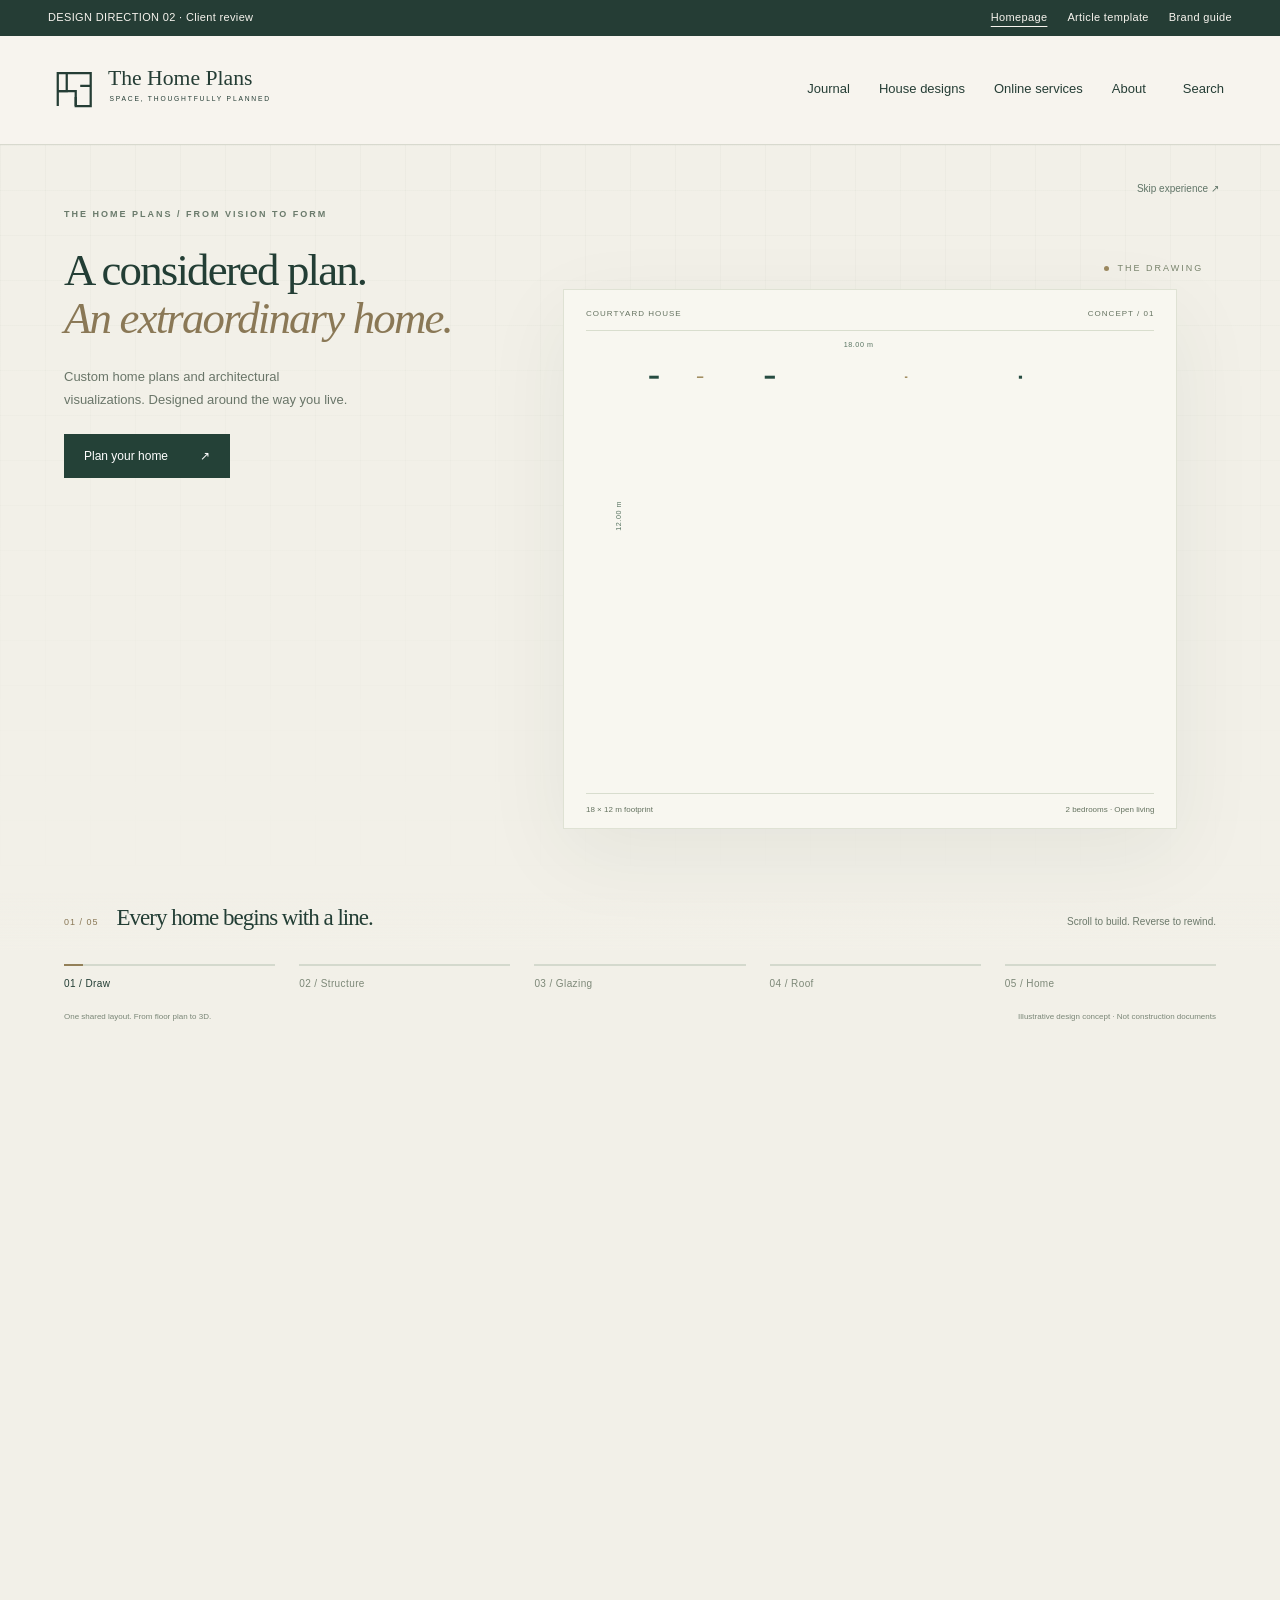
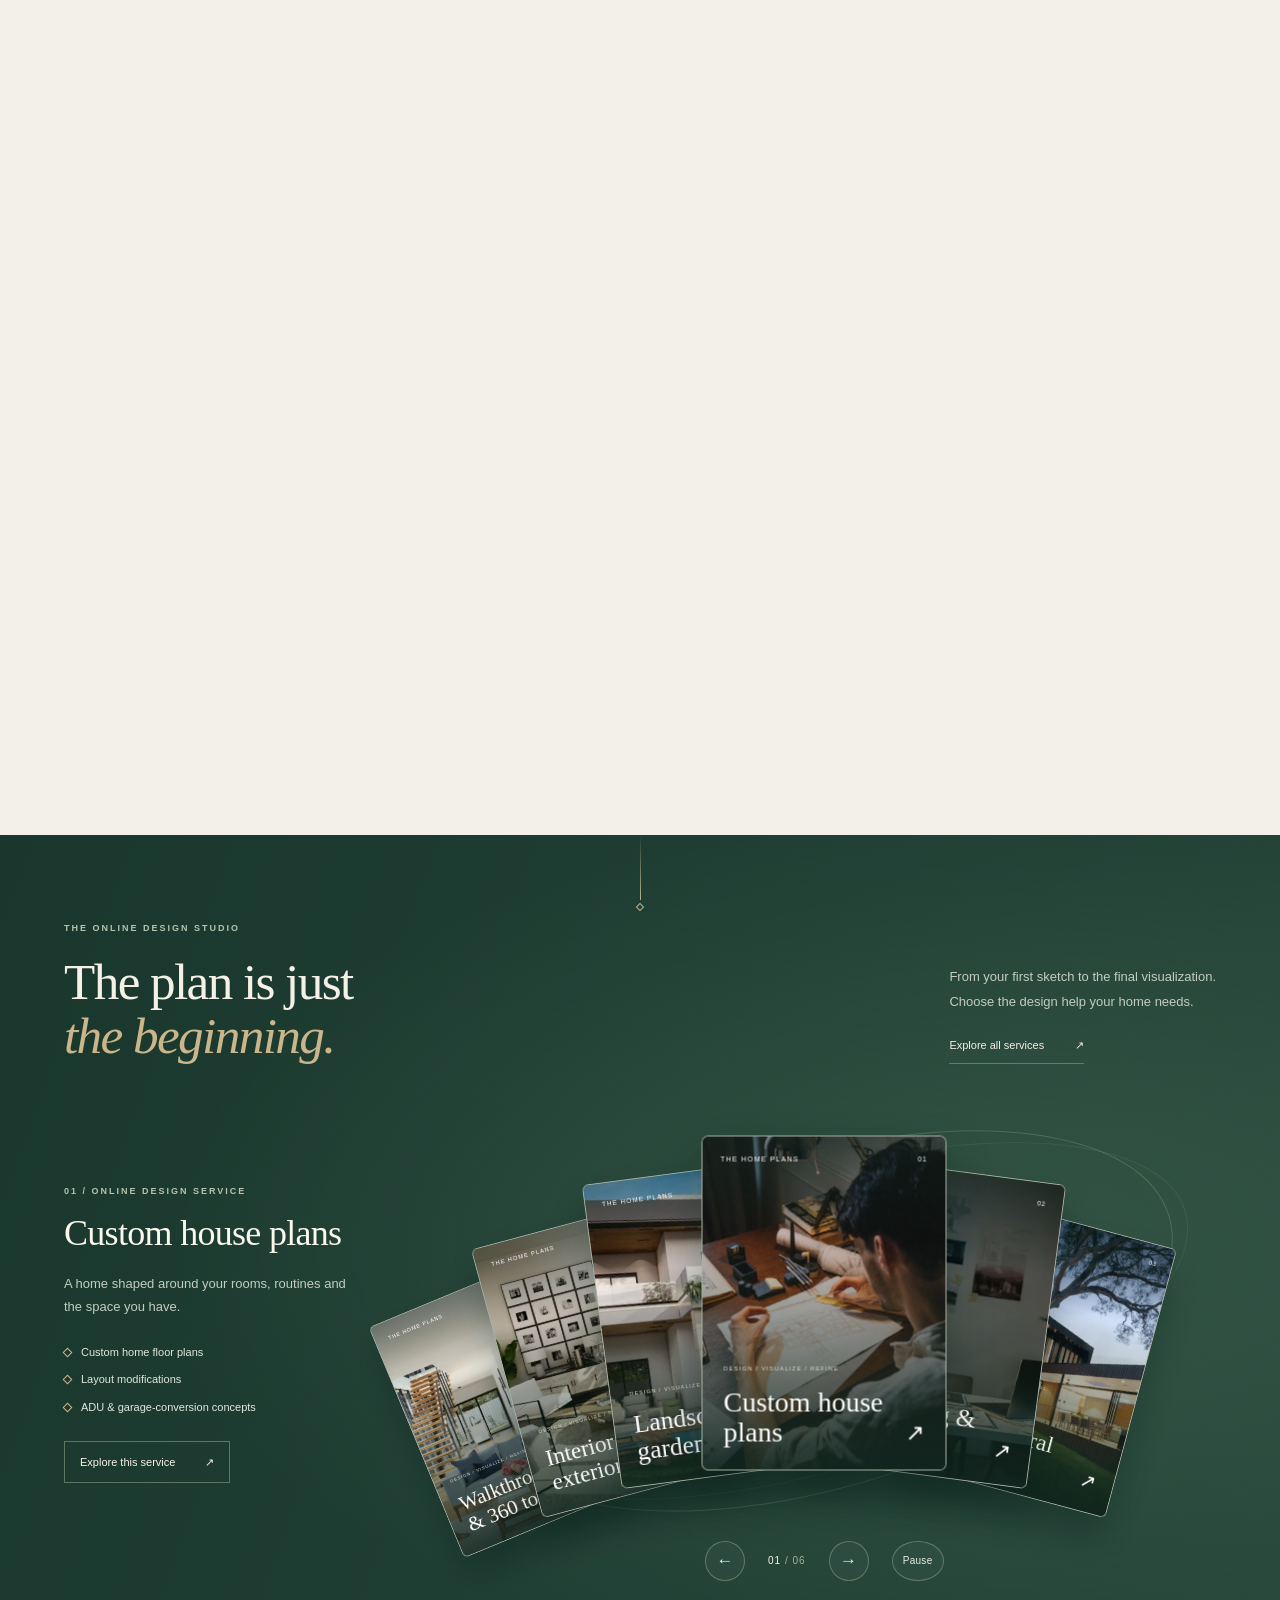
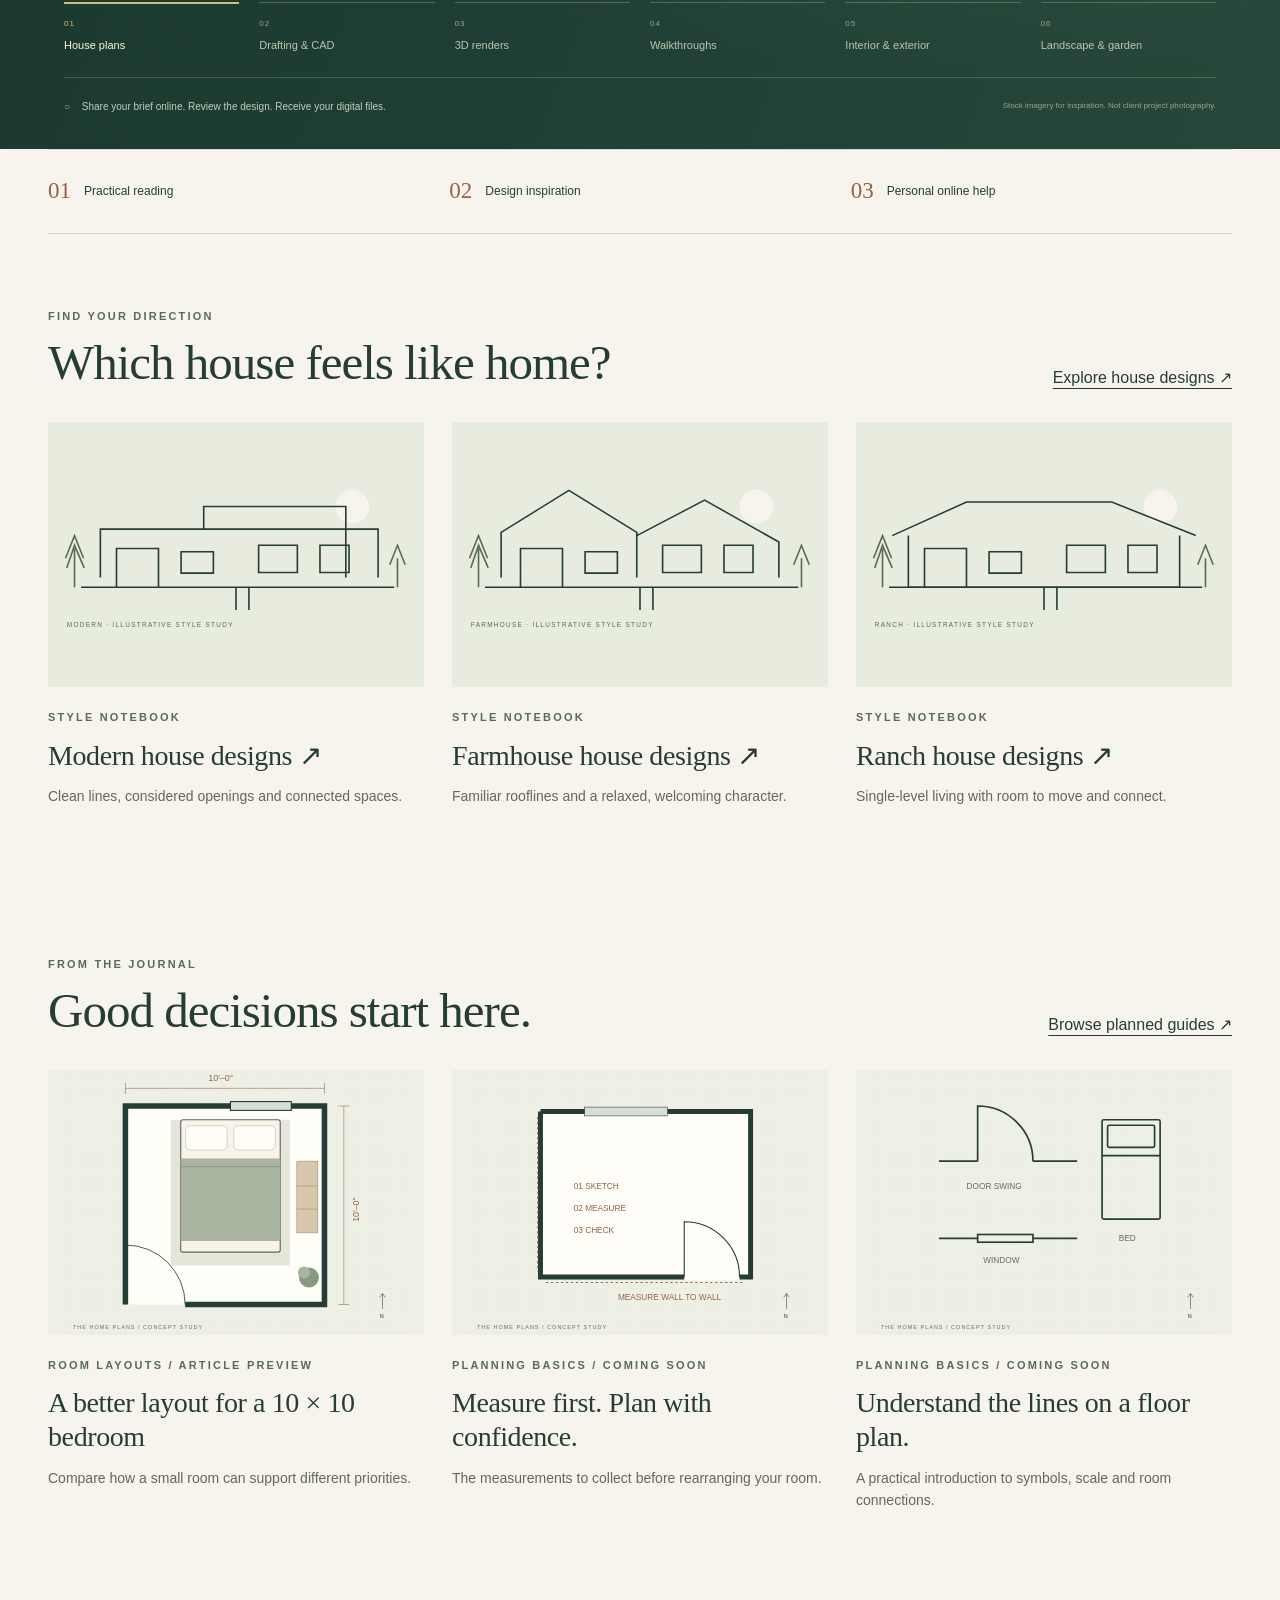
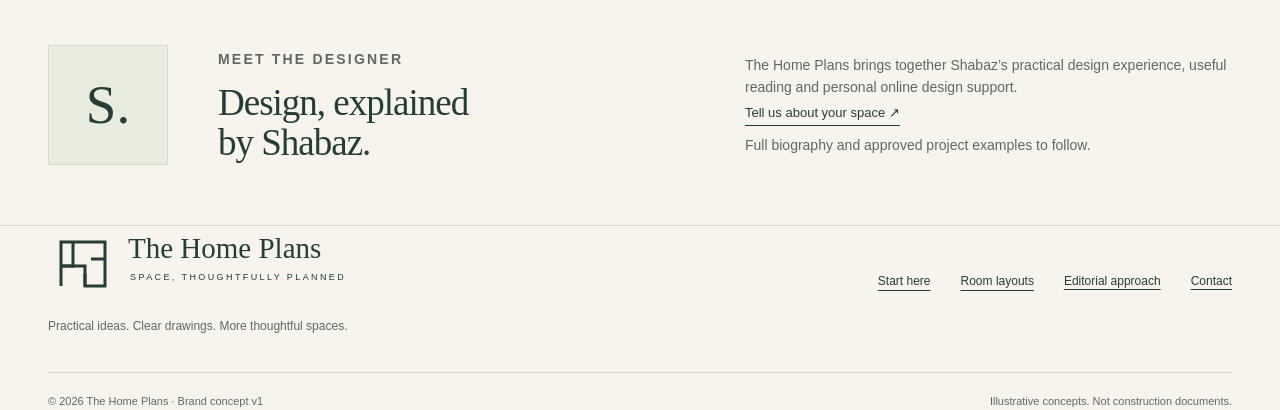
==== commit bd415e47: "Add visibility-aware service autoplay with accessible pause controls" ====
--- a/index.html
+++ b/index.html
@@ -1 +1 @@
-<!doctype html><html lang="en"><head><meta charset="utf-8"/><meta name="viewport" content="width=device-width,initial-scale=1"/><meta name="robots" content="noindex,nofollow"/><meta name="description" content="The Home Plans brand and editorial website design preview."/><title>Thoughtful spaces, practical plans | The Home Plans</title><link rel="icon" href="assets/mark.svg" type="image/svg+xml"/><link rel="stylesheet" href="style.css"/><link rel="stylesheet" href="direction.css"/><link rel="stylesheet" href="house-build.css"/><link rel="stylesheet" href="service-fan.css"/></head><body><a class="skip" href="#main">Skip to content</a><div class="preview"><div class="wrap"><span class="status">DESIGN DIRECTION 02 · Client review</span><nav aria-label="Preview pages"><a href="index.html">Homepage</a><a href="article.html">Article template</a><a href="brand.html">Brand guide</a></nav></div></div><header><div class="wrap"><a class="logo" href="index.html" aria-label="The Home Plans home"><img src="assets/logo.svg" alt="The Home Plans" width="390" height="76"/></a><button class="menu-toggle" aria-expanded="false" aria-controls="main-nav">Menu ☰</button><nav id="main-nav" aria-label="Main navigation"><a href="blog.html">Journal</a><a href="designs.html">House designs</a><a href="services.html">Online services</a><a href="index.html#about">About</a><button class="search-trigger" aria-label="Search guides">Search</button></nav></div></header><main id="main"><section class="build-story" aria-labelledby="build-title"><div class="build-pin"><div class="build-grid" aria-hidden="true"></div><div class="build-copy"><p class="build-eyebrow">THE HOME PLANS / FROM VISION TO FORM</p><h1 id="build-title">A considered plan. <br><em>An extraordinary home.</em></h1><p class="build-lead">Custom home plans and architectural visualizations. Designed around the way you live.</p><a href="services.html" class="build-cta">Plan your home <span aria-hidden="true">&#8599;</span></a></div><a href="#after-build" class="build-skip">Skip experience &#8599;</a><div id="villa-scene" role="img" aria-label="A contemporary courtyard villa built from the adjoining floor plan"><span class="build-loader">Preparing the architectural model…</span></div><div class="plan-sheet"><div class="plan-top"><span>COURTYARD HOUSE</span><span>CONCEPT / 01</span></div><svg id="villa-plan" viewBox="-11 -8 23 20" role="img" aria-label="Concept floor plan matching the 3D villa"><g id="plan-content"></g></svg><div class="plan-bottom"><span>18 × 12 m footprint</span><span>2 bedrooms · Open living</span></div></div><div class="build-scene-label"><span class="build-dot"></span><span id="build-scene-label">THE DRAWING</span></div><div class="build-footer"><div class="build-status"><span id="build-number">01 / 05</span><h2 id="build-caption">Every home begins with a line.</h2><span id="build-hint">Scroll to draw. Keep going to build. ?</span></div><nav class="build-stages" aria-label="Construction stages"><button data-build-stage="0" aria-pressed="true"><i></i><span>01 / Draw</span></button><button data-build-stage="1" aria-pressed="false"><i></i><span>02 / Structure</span></button><button data-build-stage="2" aria-pressed="false"><i></i><span>03 / Glazing</span></button><button data-build-stage="3" aria-pressed="false"><i></i><span>04 / Roof</span></button><button data-build-stage="4" aria-pressed="false"><i></i><span>05 / Home</span></button></nav><div class="build-fine"><span>One shared layout. From floor plan to 3D.</span><span>Illustrative design concept · Not construction documents</span></div></div></div></section><div id="after-build" tabindex="-1"></div><section class="service-fan" id="our-services" aria-labelledby="sf-heading"><div class="sf-bridge" aria-hidden="true"><span></span><i></i></div><div class="sf-wrap"><div class="sf-heading"><div><p class="sf-overline">THE ONLINE DESIGN STUDIO</p><h2 id="sf-heading">The plan is just<br><em>the beginning.</em></h2></div><div class="sf-intro"><p>From your first sketch to the final visualization.<br>Choose the design help your home needs.</p><a href="services.html">Explore all services <span aria-hidden="true">&#8599;</span></a></div></div><div class="sf-workspace"><div class="sf-details"><article class="sf-panel" id="sf-panel-0" role="tabpanel" aria-labelledby="sf-tab-0"><p class="sf-overline">01 / ONLINE DESIGN SERVICE</p><h3>Custom house plans</h3><p class="sf-description">A home shaped around your rooms, routines and the space you have.</p><ul><li>Custom home floor plans</li><li>Layout modifications</li><li>ADU & garage-conversion concepts</li></ul><a class="sf-detail-link" href="services.html#service-01">Explore this service <span aria-hidden="true">&#8599;</span></a></article><article class="sf-panel" id="sf-panel-1" role="tabpanel" aria-labelledby="sf-tab-1" hidden><p class="sf-overline">02 / ONLINE DESIGN SERVICE</p><h3>2D drafting & CAD</h3><p class="sf-description">Turn your sketches and existing drawings into clear, editable digital plans.</p><ul><li>Hand sketch to CAD</li><li>PDF-to-CAD redraws</li><li>Old blueprint digitizing</li></ul><a class="sf-detail-link" href="services.html#service-cad">Explore this service <span aria-hidden="true">&#8599;</span></a></article><article class="sf-panel" id="sf-panel-2" role="tabpanel" aria-labelledby="sf-tab-2" hidden><p class="sf-overline">03 / ONLINE DESIGN SERVICE</p><h3>3D architectural renders</h3><p class="sf-description">See the design, materials and proportions before your project moves forward.</p><ul><li>Exterior visualizations</li><li>Interior 3D renders</li><li>3D floor plans</li></ul><a class="sf-detail-link" href="services.html#service-03">Explore this service <span aria-hidden="true">&#8599;</span></a></article><article class="sf-panel" id="sf-panel-3" role="tabpanel" aria-labelledby="sf-tab-3" hidden><p class="sf-overline">04 / ONLINE DESIGN SERVICE</p><h3>Walkthroughs & 360 tours</h3><p class="sf-description">Experience how spaces connect, with a moving view through your proposed design.</p><ul><li>3D walkthrough animations</li><li>360 virtual tours</li><li>Property presentation visuals</li></ul><a class="sf-detail-link" href="services.html#service-walkthroughs">Explore this service <span aria-hidden="true">&#8599;</span></a></article><article class="sf-panel" id="sf-panel-4" role="tabpanel" aria-labelledby="sf-tab-4" hidden><p class="sf-overline">05 / ONLINE DESIGN SERVICE</p><h3>Interior & exterior design</h3><p class="sf-description">Bring layouts, finishes and a consistent visual direction together.</p><ul><li>Furniture layouts</li><li>Mood boards & finishes</li><li>Interior & exterior concepts</li></ul><a class="sf-detail-link" href="services.html#service-02">Explore this service <span aria-hidden="true">&#8599;</span></a></article><article class="sf-panel" id="sf-panel-5" role="tabpanel" aria-labelledby="sf-tab-5" hidden><p class="sf-overline">06 / ONLINE DESIGN SERVICE</p><h3>Landscape & garden design</h3><p class="sf-description">Give your outdoor space the same considered attention as your home.</p><ul><li>Backyard & garden layouts</li><li>Pool & outdoor kitchen concepts</li><li>3D garden visualization</li></ul><a class="sf-detail-link" href="services.html#service-04">Explore this service <span aria-hidden="true">&#8599;</span></a></article></div><div class="sf-visual"><div class="sf-orbit" aria-hidden="true"></div><div class="sf-deck" aria-hidden="true"><button type="button" class="sf-card" data-card="0" tabindex="-1" aria-label="Show Custom house plans"><span class="sf-card-face"><img src="assets/services/custom-plans.webp" alt="" loading="lazy" decoding="async" width="700" height="900"><span class="sf-card-shade"></span><span class="sf-card-top">THE HOME PLANS <b>01</b></span><span class="sf-card-bottom"><span>DESIGN / VISUALIZE / REFINE</span><strong>Custom house plans</strong><i aria-hidden="true">&#8599;</i></span></span></button><button type="button" class="sf-card" data-card="1" tabindex="-1" aria-label="Show 2D drafting & CAD"><span class="sf-card-face"><img src="assets/services/cad-drafting.webp" alt="" loading="lazy" decoding="async" width="700" height="900"><span class="sf-card-shade"></span><span class="sf-card-top">THE HOME PLANS <b>02</b></span><span class="sf-card-bottom"><span>DESIGN / VISUALIZE / REFINE</span><strong>2D drafting & CAD</strong><i aria-hidden="true">&#8599;</i></span></span></button><button type="button" class="sf-card" data-card="2" tabindex="-1" aria-label="Show 3D architectural renders"><span class="sf-card-face"><img src="assets/services/renders.webp" alt="" loading="lazy" decoding="async" width="700" height="900"><span class="sf-card-shade"></span><span class="sf-card-top">THE HOME PLANS <b>03</b></span><span class="sf-card-bottom"><span>DESIGN / VISUALIZE / REFINE</span><strong>3D architectural renders</strong><i aria-hidden="true">&#8599;</i></span></span></button><button type="button" class="sf-card" data-card="3" tabindex="-1" aria-label="Show Walkthroughs & 360 tours"><span class="sf-card-face"><img src="assets/services/walkthroughs.webp" alt="" loading="lazy" decoding="async" width="700" height="900"><span class="sf-card-shade"></span><span class="sf-card-top">THE HOME PLANS <b>04</b></span><span class="sf-card-bottom"><span>DESIGN / VISUALIZE / REFINE</span><strong>Walkthroughs & 360 tours</strong><i aria-hidden="true">&#8599;</i></span></span></button><button type="button" class="sf-card" data-card="4" tabindex="-1" aria-label="Show Interior & exterior design"><span class="sf-card-face"><img src="assets/services/interior.webp" alt="" loading="lazy" decoding="async" width="700" height="900"><span class="sf-card-shade"></span><span class="sf-card-top">THE HOME PLANS <b>05</b></span><span class="sf-card-bottom"><span>DESIGN / VISUALIZE / REFINE</span><strong>Interior & exterior design</strong><i aria-hidden="true">&#8599;</i></span></span></button><button type="button" class="sf-card" data-card="5" tabindex="-1" aria-label="Show Landscape & garden design"><span class="sf-card-face"><img src="assets/services/landscape.webp" alt="" loading="lazy" decoding="async" width="700" height="900"><span class="sf-card-shade"></span><span class="sf-card-top">THE HOME PLANS <b>06</b></span><span class="sf-card-bottom"><span>DESIGN / VISUALIZE / REFINE</span><strong>Landscape & garden design</strong><i aria-hidden="true">&#8599;</i></span></span></button></div><div class="sf-carousel-controls"><button type="button" data-sf-prev aria-label="Previous service">&#8592;</button><span><b id="sf-current">01</b> / 06</span><button type="button" data-sf-next aria-label="Next service">&#8594;</button></div></div></div><div class="sf-tabs" role="tablist" aria-label="Choose an online design service"><button type="button" role="tab" id="sf-tab-0" aria-controls="sf-panel-0" aria-selected="true" tabindex="0"><span>01</span>House plans</button><button type="button" role="tab" id="sf-tab-1" aria-controls="sf-panel-1" aria-selected="false" tabindex="-1"><span>02</span>Drafting & CAD</button><button type="button" role="tab" id="sf-tab-2" aria-controls="sf-panel-2" aria-selected="false" tabindex="-1"><span>03</span>3D renders</button><button type="button" role="tab" id="sf-tab-3" aria-controls="sf-panel-3" aria-selected="false" tabindex="-1"><span>04</span>Walkthroughs</button><button type="button" role="tab" id="sf-tab-4" aria-controls="sf-panel-4" aria-selected="false" tabindex="-1"><span>05</span>Interior & exterior</button><button type="button" role="tab" id="sf-tab-5" aria-controls="sf-panel-5" aria-selected="false" tabindex="-1"><span>06</span>Landscape & garden</button></div><div class="sf-bottom"><p><span aria-hidden="true">&#9675;</span> Share your brief online. Review the design. Receive your digital files.</p><small>Stock imagery for inspiration. Not client project photography.</small></div></div></section><div class="wrap"><div class="principles"><span><b>01</b> Practical reading</span><span><b>02</b> Design inspiration</span><span><b>03</b> Personal online help</span></div></div><section class="wrap section"><div class="section-head"><div><p class="eyebrow">Find your direction</p><h2 id="collections">Which house feels like home?</h2></div><a href="designs.html">Explore house designs ↗</a></div><div class="cards"><article class="card"><a class="picture" href="modern.html"><img src="assets/modern.svg" alt="Original modern elevation concept illustration" width="580" height="260" loading="lazy"></a><span class="eyebrow">Style notebook</span><h3><a href="modern.html">Modern house designs ↗</a></h3><p>Clean lines, considered openings and connected spaces.</p></article><article class="card"><a class="picture" href="farmhouse.html"><img src="assets/farmhouse.svg" alt="Original farmhouse elevation concept illustration" width="580" height="260" loading="lazy"></a><span class="eyebrow">Style notebook</span><h3><a href="farmhouse.html">Farmhouse house designs ↗</a></h3><p>Familiar rooflines and a relaxed, welcoming character.</p></article><article class="card"><a class="picture" href="ranch.html"><img src="assets/ranch.svg" alt="Original ranch elevation concept illustration" width="580" height="260" loading="lazy"></a><span class="eyebrow">Style notebook</span><h3><a href="ranch.html">Ranch house designs ↗</a></h3><p>Single-level living with room to move and connect.</p></article></div></section><section class="wrap section"><div class="section-head"><div><p class="eyebrow">From the journal</p><h2>Good decisions start here.</h2></div><a href="blog.html">Browse planned guides ↗</a></div><div class="cards"><article class="card"><a href="article.html"><img src="assets/bedroom.svg" width="680" height="530" alt="Illustrative bedroom layout" loading="lazy"></a><span class="eyebrow">Room layouts / Article preview</span><h3><a href="article.html">A better layout for a 10 × 10 bedroom</a></h3><p>Compare how a small room can support different priorities.</p></article><article class="card"><img src="assets/measure.svg" width="680" height="530" alt="Room measurement illustration" loading="lazy"><span class="eyebrow">Planning basics / Coming soon</span><h3>Measure first. Plan with confidence.</h3><p>The measurements to collect before rearranging your room.</p></article><article class="card"><img src="assets/symbols.svg" width="680" height="530" alt="Floor plan symbol illustration" loading="lazy"><span class="eyebrow">Planning basics / Coming soon</span><h3>Understand the lines on a floor plan.</h3><p>A practical introduction to symbols, scale and room connections.</p></article></div></section><section class="wrap author-block" id="about"><div class="monogram">S.</div><div><p class="eyebrow">Meet the designer</p><h2>Design, explained<br>by Shabaz.</h2></div><div><p>The Home Plans brings together Shabaz’s practical design experience, useful reading and personal online design support.</p><a class="text-link" href="services.html#enquiry">Tell us about your space ↗</a><p class="small-note">Full biography and approved project examples to follow.</p></div></section></main><footer class="wrap"><div class="footer-top"><div><a href="index.html" class="logo"><img src="assets/logo.svg" alt="The Home Plans" width="390" height="76"/></a><p>Practical ideas. Clear drawings. More thoughtful spaces.</p></div><nav aria-label="Footer"><a href="start-here.html">Start here</a><a href="blog.html">Room layouts</a><button class="plain-btn" data-info="editorial">Editorial approach</button><button class="plain-btn" data-info="contact">Contact</button></nav></div><div class="bottom"><span>© 2026 The Home Plans · Brand concept v1</span><span>Illustrative concepts. Not construction documents.</span></div></footer><dialog id="search-dialog" aria-labelledby="search-title"><button class="close" aria-label="Close search">×</button><h2 id="search-title">Find your next step.</h2><label for="search-input" class="eyebrow">Search the planned guide library</label><input id="search-input" class="searchbox" type="search" placeholder="Try bedroom, measure or symbols…"/><ul class="results" id="search-results"></ul><p id="search-count" aria-live="polite"></p></dialog><dialog id="info-dialog" aria-labelledby="info-title"><button class="close" aria-label="Close details">×</button><span class="eyebrow" id="info-label">Preview note</span><h2 id="info-title"></h2><p id="info-body"></p><button class="button secondary" data-close>Back to exploring</button></dialog><div class="status-toast" role="status" aria-live="polite"></div><script src="guides.js"></script><script src="app.js"></script><script type="module" src="house-build.js"></script><script src="service-fan.js"></script></body></html>+<!doctype html><html lang="en"><head><meta charset="utf-8"/><meta name="viewport" content="width=device-width,initial-scale=1"/><meta name="robots" content="noindex,nofollow"/><meta name="description" content="The Home Plans brand and editorial website design preview."/><title>Thoughtful spaces, practical plans | The Home Plans</title><link rel="icon" href="assets/mark.svg" type="image/svg+xml"/><link rel="stylesheet" href="style.css"/><link rel="stylesheet" href="direction.css"/><link rel="stylesheet" href="house-build.css"/><link rel="stylesheet" href="service-fan.css"/></head><body><a class="skip" href="#main">Skip to content</a><div class="preview"><div class="wrap"><span class="status">DESIGN DIRECTION 02 · Client review</span><nav aria-label="Preview pages"><a href="index.html">Homepage</a><a href="article.html">Article template</a><a href="brand.html">Brand guide</a></nav></div></div><header><div class="wrap"><a class="logo" href="index.html" aria-label="The Home Plans home"><img src="assets/logo.svg" alt="The Home Plans" width="390" height="76"/></a><button class="menu-toggle" aria-expanded="false" aria-controls="main-nav">Menu ☰</button><nav id="main-nav" aria-label="Main navigation"><a href="blog.html">Journal</a><a href="designs.html">House designs</a><a href="services.html">Online services</a><a href="index.html#about">About</a><button class="search-trigger" aria-label="Search guides">Search</button></nav></div></header><main id="main"><section class="build-story" aria-labelledby="build-title"><div class="build-pin"><div class="build-grid" aria-hidden="true"></div><div class="build-copy"><p class="build-eyebrow">THE HOME PLANS / FROM VISION TO FORM</p><h1 id="build-title">A considered plan. <br><em>An extraordinary home.</em></h1><p class="build-lead">Custom home plans and architectural visualizations. Designed around the way you live.</p><a href="services.html" class="build-cta">Plan your home <span aria-hidden="true">&#8599;</span></a></div><a href="#after-build" class="build-skip">Skip experience &#8599;</a><div id="villa-scene" role="img" aria-label="A contemporary courtyard villa built from the adjoining floor plan"><span class="build-loader">Preparing the architectural model…</span></div><div class="plan-sheet"><div class="plan-top"><span>COURTYARD HOUSE</span><span>CONCEPT / 01</span></div><svg id="villa-plan" viewBox="-11 -8 23 20" role="img" aria-label="Concept floor plan matching the 3D villa"><g id="plan-content"></g></svg><div class="plan-bottom"><span>18 × 12 m footprint</span><span>2 bedrooms · Open living</span></div></div><div class="build-scene-label"><span class="build-dot"></span><span id="build-scene-label">THE DRAWING</span></div><div class="build-footer"><div class="build-status"><span id="build-number">01 / 05</span><h2 id="build-caption">Every home begins with a line.</h2><span id="build-hint">Scroll to draw. Keep going to build. ?</span></div><nav class="build-stages" aria-label="Construction stages"><button data-build-stage="0" aria-pressed="true"><i></i><span>01 / Draw</span></button><button data-build-stage="1" aria-pressed="false"><i></i><span>02 / Structure</span></button><button data-build-stage="2" aria-pressed="false"><i></i><span>03 / Glazing</span></button><button data-build-stage="3" aria-pressed="false"><i></i><span>04 / Roof</span></button><button data-build-stage="4" aria-pressed="false"><i></i><span>05 / Home</span></button></nav><div class="build-fine"><span>One shared layout. From floor plan to 3D.</span><span>Illustrative design concept · Not construction documents</span></div></div></div></section><div id="after-build" tabindex="-1"></div><section class="service-fan" id="our-services" aria-labelledby="sf-heading"><div class="sf-bridge" aria-hidden="true"><span></span><i></i></div><div class="sf-wrap"><div class="sf-heading"><div><p class="sf-overline">THE ONLINE DESIGN STUDIO</p><h2 id="sf-heading">The plan is just<br><em>the beginning.</em></h2></div><div class="sf-intro"><p>From your first sketch to the final visualization.<br>Choose the design help your home needs.</p><a href="services.html">Explore all services <span aria-hidden="true">&#8599;</span></a></div></div><div class="sf-workspace"><div class="sf-details"><article class="sf-panel" id="sf-panel-0" role="tabpanel" aria-labelledby="sf-tab-0"><p class="sf-overline">01 / ONLINE DESIGN SERVICE</p><h3>Custom house plans</h3><p class="sf-description">A home shaped around your rooms, routines and the space you have.</p><ul><li>Custom home floor plans</li><li>Layout modifications</li><li>ADU & garage-conversion concepts</li></ul><a class="sf-detail-link" href="services.html#service-01">Explore this service <span aria-hidden="true">&#8599;</span></a></article><article class="sf-panel" id="sf-panel-1" role="tabpanel" aria-labelledby="sf-tab-1" hidden><p class="sf-overline">02 / ONLINE DESIGN SERVICE</p><h3>2D drafting & CAD</h3><p class="sf-description">Turn your sketches and existing drawings into clear, editable digital plans.</p><ul><li>Hand sketch to CAD</li><li>PDF-to-CAD redraws</li><li>Old blueprint digitizing</li></ul><a class="sf-detail-link" href="services.html#service-cad">Explore this service <span aria-hidden="true">&#8599;</span></a></article><article class="sf-panel" id="sf-panel-2" role="tabpanel" aria-labelledby="sf-tab-2" hidden><p class="sf-overline">03 / ONLINE DESIGN SERVICE</p><h3>3D architectural renders</h3><p class="sf-description">See the design, materials and proportions before your project moves forward.</p><ul><li>Exterior visualizations</li><li>Interior 3D renders</li><li>3D floor plans</li></ul><a class="sf-detail-link" href="services.html#service-03">Explore this service <span aria-hidden="true">&#8599;</span></a></article><article class="sf-panel" id="sf-panel-3" role="tabpanel" aria-labelledby="sf-tab-3" hidden><p class="sf-overline">04 / ONLINE DESIGN SERVICE</p><h3>Walkthroughs & 360 tours</h3><p class="sf-description">Experience how spaces connect, with a moving view through your proposed design.</p><ul><li>3D walkthrough animations</li><li>360 virtual tours</li><li>Property presentation visuals</li></ul><a class="sf-detail-link" href="services.html#service-walkthroughs">Explore this service <span aria-hidden="true">&#8599;</span></a></article><article class="sf-panel" id="sf-panel-4" role="tabpanel" aria-labelledby="sf-tab-4" hidden><p class="sf-overline">05 / ONLINE DESIGN SERVICE</p><h3>Interior & exterior design</h3><p class="sf-description">Bring layouts, finishes and a consistent visual direction together.</p><ul><li>Furniture layouts</li><li>Mood boards & finishes</li><li>Interior & exterior concepts</li></ul><a class="sf-detail-link" href="services.html#service-02">Explore this service <span aria-hidden="true">&#8599;</span></a></article><article class="sf-panel" id="sf-panel-5" role="tabpanel" aria-labelledby="sf-tab-5" hidden><p class="sf-overline">06 / ONLINE DESIGN SERVICE</p><h3>Landscape & garden design</h3><p class="sf-description">Give your outdoor space the same considered attention as your home.</p><ul><li>Backyard & garden layouts</li><li>Pool & outdoor kitchen concepts</li><li>3D garden visualization</li></ul><a class="sf-detail-link" href="services.html#service-04">Explore this service <span aria-hidden="true">&#8599;</span></a></article></div><div class="sf-visual"><div class="sf-orbit" aria-hidden="true"></div><div class="sf-deck" aria-hidden="true"><button type="button" class="sf-card" data-card="0" tabindex="-1" aria-label="Show Custom house plans"><span class="sf-card-face"><img src="assets/services/custom-plans.webp" alt="" loading="lazy" decoding="async" width="700" height="900"><span class="sf-card-shade"></span><span class="sf-card-top">THE HOME PLANS <b>01</b></span><span class="sf-card-bottom"><span>DESIGN / VISUALIZE / REFINE</span><strong>Custom house plans</strong><i aria-hidden="true">&#8599;</i></span></span></button><button type="button" class="sf-card" data-card="1" tabindex="-1" aria-label="Show 2D drafting & CAD"><span class="sf-card-face"><img src="assets/services/cad-drafting.webp" alt="" loading="lazy" decoding="async" width="700" height="900"><span class="sf-card-shade"></span><span class="sf-card-top">THE HOME PLANS <b>02</b></span><span class="sf-card-bottom"><span>DESIGN / VISUALIZE / REFINE</span><strong>2D drafting & CAD</strong><i aria-hidden="true">&#8599;</i></span></span></button><button type="button" class="sf-card" data-card="2" tabindex="-1" aria-label="Show 3D architectural renders"><span class="sf-card-face"><img src="assets/services/renders.webp" alt="" loading="lazy" decoding="async" width="700" height="900"><span class="sf-card-shade"></span><span class="sf-card-top">THE HOME PLANS <b>03</b></span><span class="sf-card-bottom"><span>DESIGN / VISUALIZE / REFINE</span><strong>3D architectural renders</strong><i aria-hidden="true">&#8599;</i></span></span></button><button type="button" class="sf-card" data-card="3" tabindex="-1" aria-label="Show Walkthroughs & 360 tours"><span class="sf-card-face"><img src="assets/services/walkthroughs.webp" alt="" loading="lazy" decoding="async" width="700" height="900"><span class="sf-card-shade"></span><span class="sf-card-top">THE HOME PLANS <b>04</b></span><span class="sf-card-bottom"><span>DESIGN / VISUALIZE / REFINE</span><strong>Walkthroughs & 360 tours</strong><i aria-hidden="true">&#8599;</i></span></span></button><button type="button" class="sf-card" data-card="4" tabindex="-1" aria-label="Show Interior & exterior design"><span class="sf-card-face"><img src="assets/services/interior.webp" alt="" loading="lazy" decoding="async" width="700" height="900"><span class="sf-card-shade"></span><span class="sf-card-top">THE HOME PLANS <b>05</b></span><span class="sf-card-bottom"><span>DESIGN / VISUALIZE / REFINE</span><strong>Interior & exterior design</strong><i aria-hidden="true">&#8599;</i></span></span></button><button type="button" class="sf-card" data-card="5" tabindex="-1" aria-label="Show Landscape & garden design"><span class="sf-card-face"><img src="assets/services/landscape.webp" alt="" loading="lazy" decoding="async" width="700" height="900"><span class="sf-card-shade"></span><span class="sf-card-top">THE HOME PLANS <b>06</b></span><span class="sf-card-bottom"><span>DESIGN / VISUALIZE / REFINE</span><strong>Landscape & garden design</strong><i aria-hidden="true">&#8599;</i></span></span></button></div><div class="sf-carousel-controls"><button type="button" data-sf-prev aria-label="Previous service">&#8592;</button><span><b id="sf-current">01</b> / 06</span><button type="button" data-sf-next aria-label="Next service">&#8594;</button><button type="button" data-sf-auto aria-label="Pause automatic service rotation">Pause</button></div></div></div><div class="sf-tabs" role="tablist" aria-label="Choose an online design service"><button type="button" role="tab" id="sf-tab-0" aria-controls="sf-panel-0" aria-selected="true" tabindex="0"><span>01</span>House plans</button><button type="button" role="tab" id="sf-tab-1" aria-controls="sf-panel-1" aria-selected="false" tabindex="-1"><span>02</span>Drafting & CAD</button><button type="button" role="tab" id="sf-tab-2" aria-controls="sf-panel-2" aria-selected="false" tabindex="-1"><span>03</span>3D renders</button><button type="button" role="tab" id="sf-tab-3" aria-controls="sf-panel-3" aria-selected="false" tabindex="-1"><span>04</span>Walkthroughs</button><button type="button" role="tab" id="sf-tab-4" aria-controls="sf-panel-4" aria-selected="false" tabindex="-1"><span>05</span>Interior & exterior</button><button type="button" role="tab" id="sf-tab-5" aria-controls="sf-panel-5" aria-selected="false" tabindex="-1"><span>06</span>Landscape & garden</button></div><div class="sf-bottom"><p><span aria-hidden="true">&#9675;</span> Share your brief online. Review the design. Receive your digital files.</p><small>Stock imagery for inspiration. Not client project photography.</small></div></div></section><div class="wrap"><div class="principles"><span><b>01</b> Practical reading</span><span><b>02</b> Design inspiration</span><span><b>03</b> Personal online help</span></div></div><section class="wrap section"><div class="section-head"><div><p class="eyebrow">Find your direction</p><h2 id="collections">Which house feels like home?</h2></div><a href="designs.html">Explore house designs ↗</a></div><div class="cards"><article class="card"><a class="picture" href="modern.html"><img src="assets/modern.svg" alt="Original modern elevation concept illustration" width="580" height="260" loading="lazy"></a><span class="eyebrow">Style notebook</span><h3><a href="modern.html">Modern house designs ↗</a></h3><p>Clean lines, considered openings and connected spaces.</p></article><article class="card"><a class="picture" href="farmhouse.html"><img src="assets/farmhouse.svg" alt="Original farmhouse elevation concept illustration" width="580" height="260" loading="lazy"></a><span class="eyebrow">Style notebook</span><h3><a href="farmhouse.html">Farmhouse house designs ↗</a></h3><p>Familiar rooflines and a relaxed, welcoming character.</p></article><article class="card"><a class="picture" href="ranch.html"><img src="assets/ranch.svg" alt="Original ranch elevation concept illustration" width="580" height="260" loading="lazy"></a><span class="eyebrow">Style notebook</span><h3><a href="ranch.html">Ranch house designs ↗</a></h3><p>Single-level living with room to move and connect.</p></article></div></section><section class="wrap section"><div class="section-head"><div><p class="eyebrow">From the journal</p><h2>Good decisions start here.</h2></div><a href="blog.html">Browse planned guides ↗</a></div><div class="cards"><article class="card"><a href="article.html"><img src="assets/bedroom.svg" width="680" height="530" alt="Illustrative bedroom layout" loading="lazy"></a><span class="eyebrow">Room layouts / Article preview</span><h3><a href="article.html">A better layout for a 10 × 10 bedroom</a></h3><p>Compare how a small room can support different priorities.</p></article><article class="card"><img src="assets/measure.svg" width="680" height="530" alt="Room measurement illustration" loading="lazy"><span class="eyebrow">Planning basics / Coming soon</span><h3>Measure first. Plan with confidence.</h3><p>The measurements to collect before rearranging your room.</p></article><article class="card"><img src="assets/symbols.svg" width="680" height="530" alt="Floor plan symbol illustration" loading="lazy"><span class="eyebrow">Planning basics / Coming soon</span><h3>Understand the lines on a floor plan.</h3><p>A practical introduction to symbols, scale and room connections.</p></article></div></section><section class="wrap author-block" id="about"><div class="monogram">S.</div><div><p class="eyebrow">Meet the designer</p><h2>Design, explained<br>by Shabaz.</h2></div><div><p>The Home Plans brings together Shabaz’s practical design experience, useful reading and personal online design support.</p><a class="text-link" href="services.html#enquiry">Tell us about your space ↗</a><p class="small-note">Full biography and approved project examples to follow.</p></div></section></main><footer class="wrap"><div class="footer-top"><div><a href="index.html" class="logo"><img src="assets/logo.svg" alt="The Home Plans" width="390" height="76"/></a><p>Practical ideas. Clear drawings. More thoughtful spaces.</p></div><nav aria-label="Footer"><a href="start-here.html">Start here</a><a href="blog.html">Room layouts</a><button class="plain-btn" data-info="editorial">Editorial approach</button><button class="plain-btn" data-info="contact">Contact</button></nav></div><div class="bottom"><span>© 2026 The Home Plans · Brand concept v1</span><span>Illustrative concepts. Not construction documents.</span></div></footer><dialog id="search-dialog" aria-labelledby="search-title"><button class="close" aria-label="Close search">×</button><h2 id="search-title">Find your next step.</h2><label for="search-input" class="eyebrow">Search the planned guide library</label><input id="search-input" class="searchbox" type="search" placeholder="Try bedroom, measure or symbols…"/><ul class="results" id="search-results"></ul><p id="search-count" aria-live="polite"></p></dialog><dialog id="info-dialog" aria-labelledby="info-title"><button class="close" aria-label="Close details">×</button><span class="eyebrow" id="info-label">Preview note</span><h2 id="info-title"></h2><p id="info-body"></p><button class="button secondary" data-close>Back to exploring</button></dialog><div class="status-toast" role="status" aria-live="polite"></div><script src="guides.js"></script><script src="app.js"></script><script type="module" src="house-build.js"></script><script src="service-fan.js"></script></body></html>
--- a/service-fan.css
+++ b/service-fan.css
@@ -2,3 +2,5 @@
 @media(max-width:1050px){.sf-card{width:215px;height:310px}.sf-workspace{grid-template-columns:36% 64%}.sf-panel h3{font-size:31px}.sf-tabs{gap:12px}.sf-tabs button{font-size:10px}.sf-visual{height:480px}.sf-intro{max-width:290px}}
 @media(max-width:680px){.sf-wrap{padding:0 7%}.sf-bridge{height:65px}.sf-bridge>span{height:43px}.sf-heading{display:block}.sf-heading h2{font-size:42px}.sf-heading .sf-overline{font-size:8px}.sf-intro{font-size:12px;margin-top:21px;max-width:310px}.sf-intro a{margin-top:12px}.sf-workspace{display:flex;flex-direction:column;margin-top:12px;min-height:0}.sf-visual{order:-1;height:365px;width:100%;margin:12px 0 28px}.sf-deck{inset:0 -6%}.sf-card{width:185px;height:265px;top:42%}.sf-card-top{font-size:6px;left:14px;right:14px;top:14px}.sf-card-bottom{left:16px;right:16px;bottom:18px}.sf-card-bottom strong{font-size:24px;max-width:140px}.sf-card-bottom>span{font-size:5px}.sf-card-bottom i{font-size:18px}.sf-carousel-controls{bottom:0}.sf-orbit{top:9%;height:65%;left:-6%;right:-6%}.sf-details{width:100%;min-height:305px;padding:0}.sf-panel h3{font-size:32px;max-width:300px;margin-top:12px}.sf-description{max-width:100%;font-size:12px}.sf-panel ul{margin:18px 0}.sf-panel li{font-size:11px;margin:7px 0}.sf-detail-link{font-size:11px;padding:11px 14px}.sf-tabs{grid-template-columns:repeat(3,minmax(0,1fr));gap:20px 14px;margin-top:24px;padding-bottom:25px}.sf-tabs button{font-size:10px;min-height:65px;padding-top:10px}.sf-tabs button[aria-selected=true]{padding-top:9px}.sf-bottom{align-items:start;flex-direction:column;gap:12px;margin-top:20px}.sf-bottom p{font-size:10px;max-width:280px}.sf-bottom small{text-align:left;font-size:8px}}
 @media(prefers-reduced-motion:reduce){.sf-card,.sf-card-face,.sf-panel{animation:none!important;transition:none!important;will-change:auto}}
+
+.sf-carousel-controls [data-sf-auto]{width:52px;font:10px Arial;letter-spacing:.3px}.sf-carousel-controls [data-sf-auto]:disabled{opacity:.5;cursor:default}
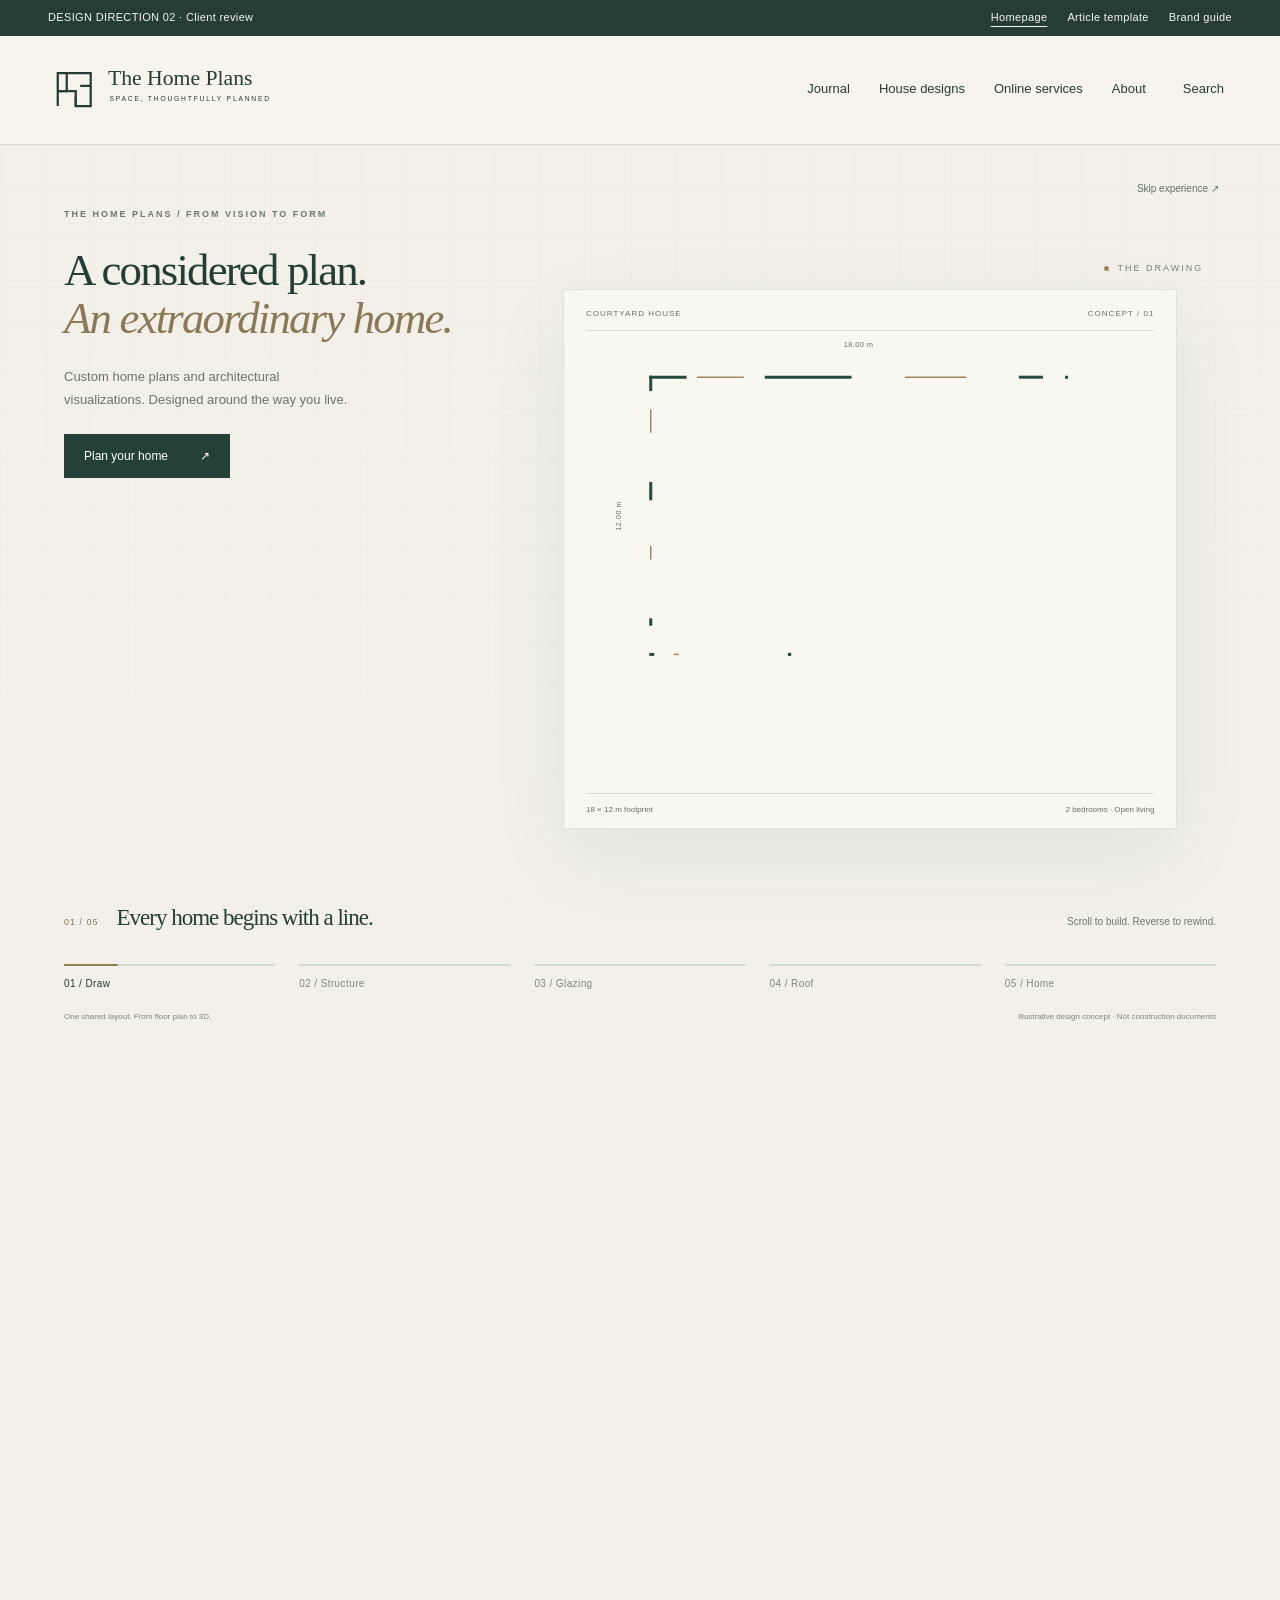
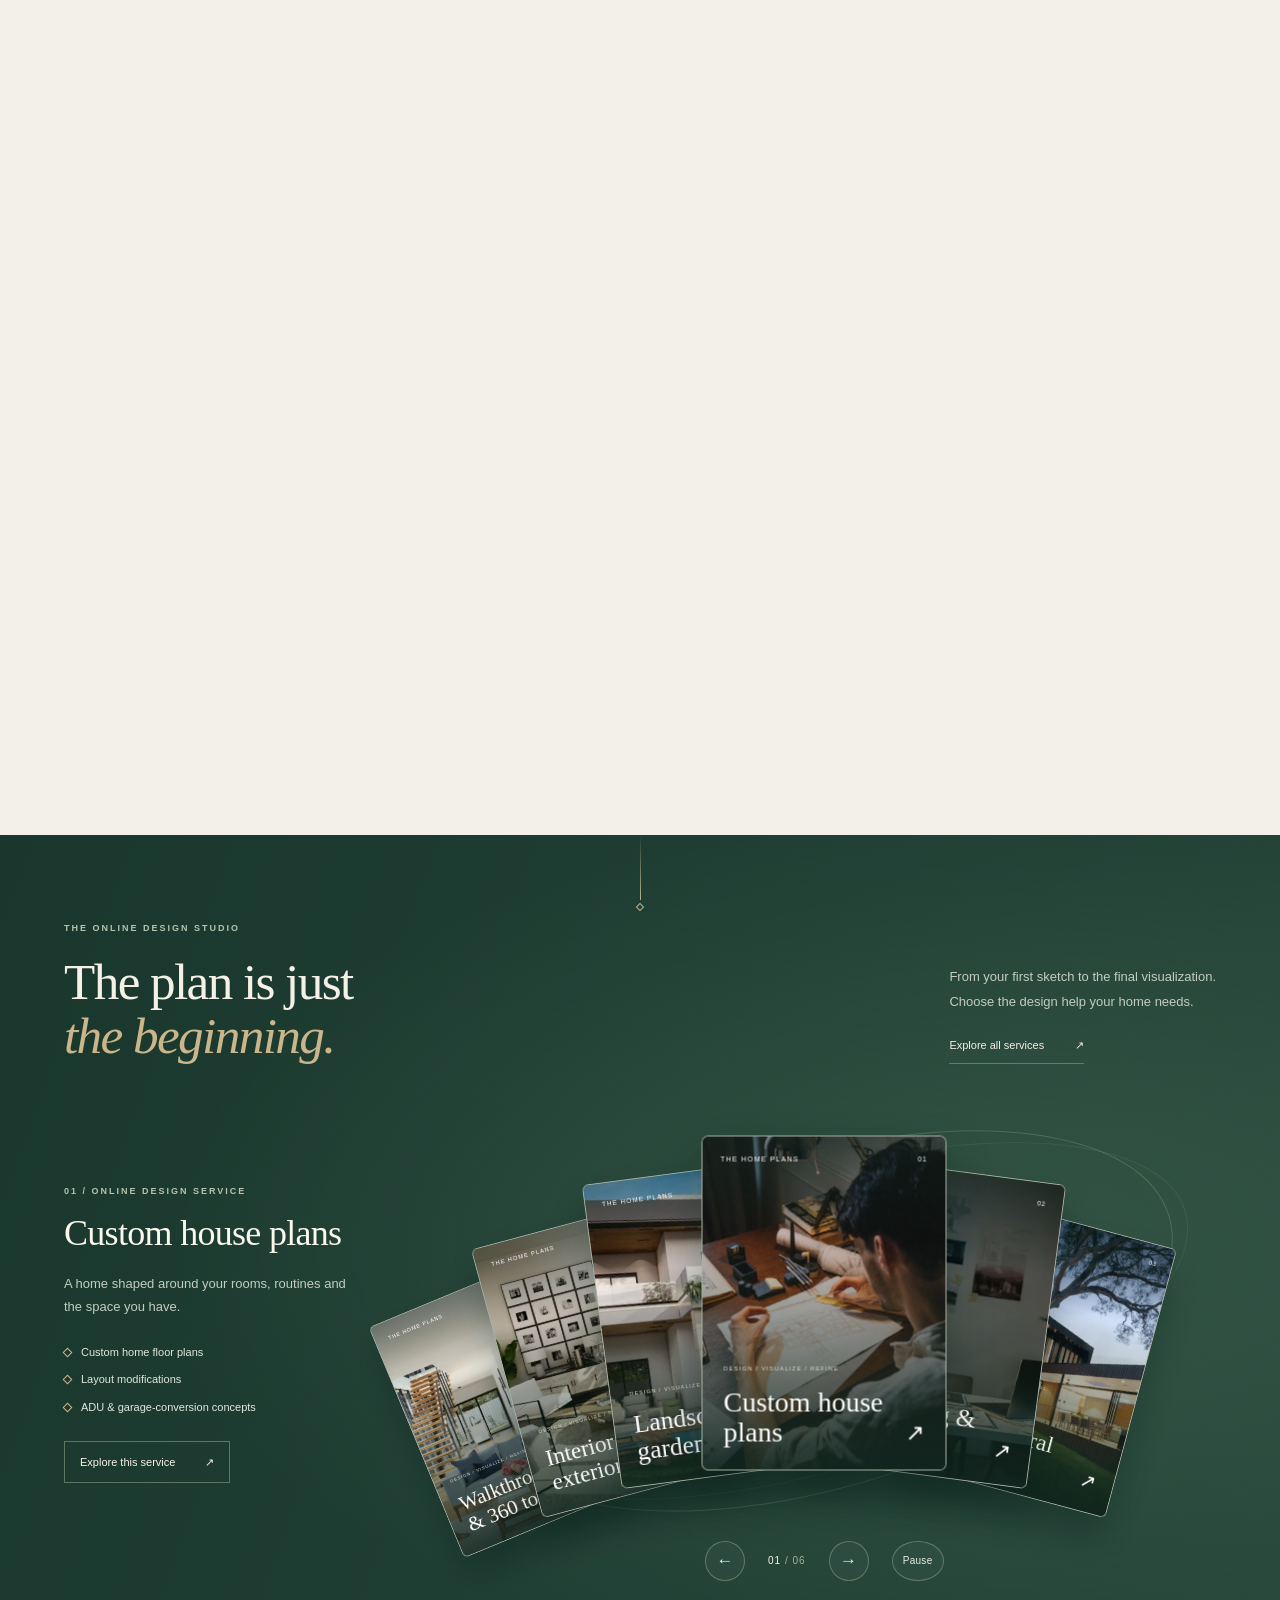
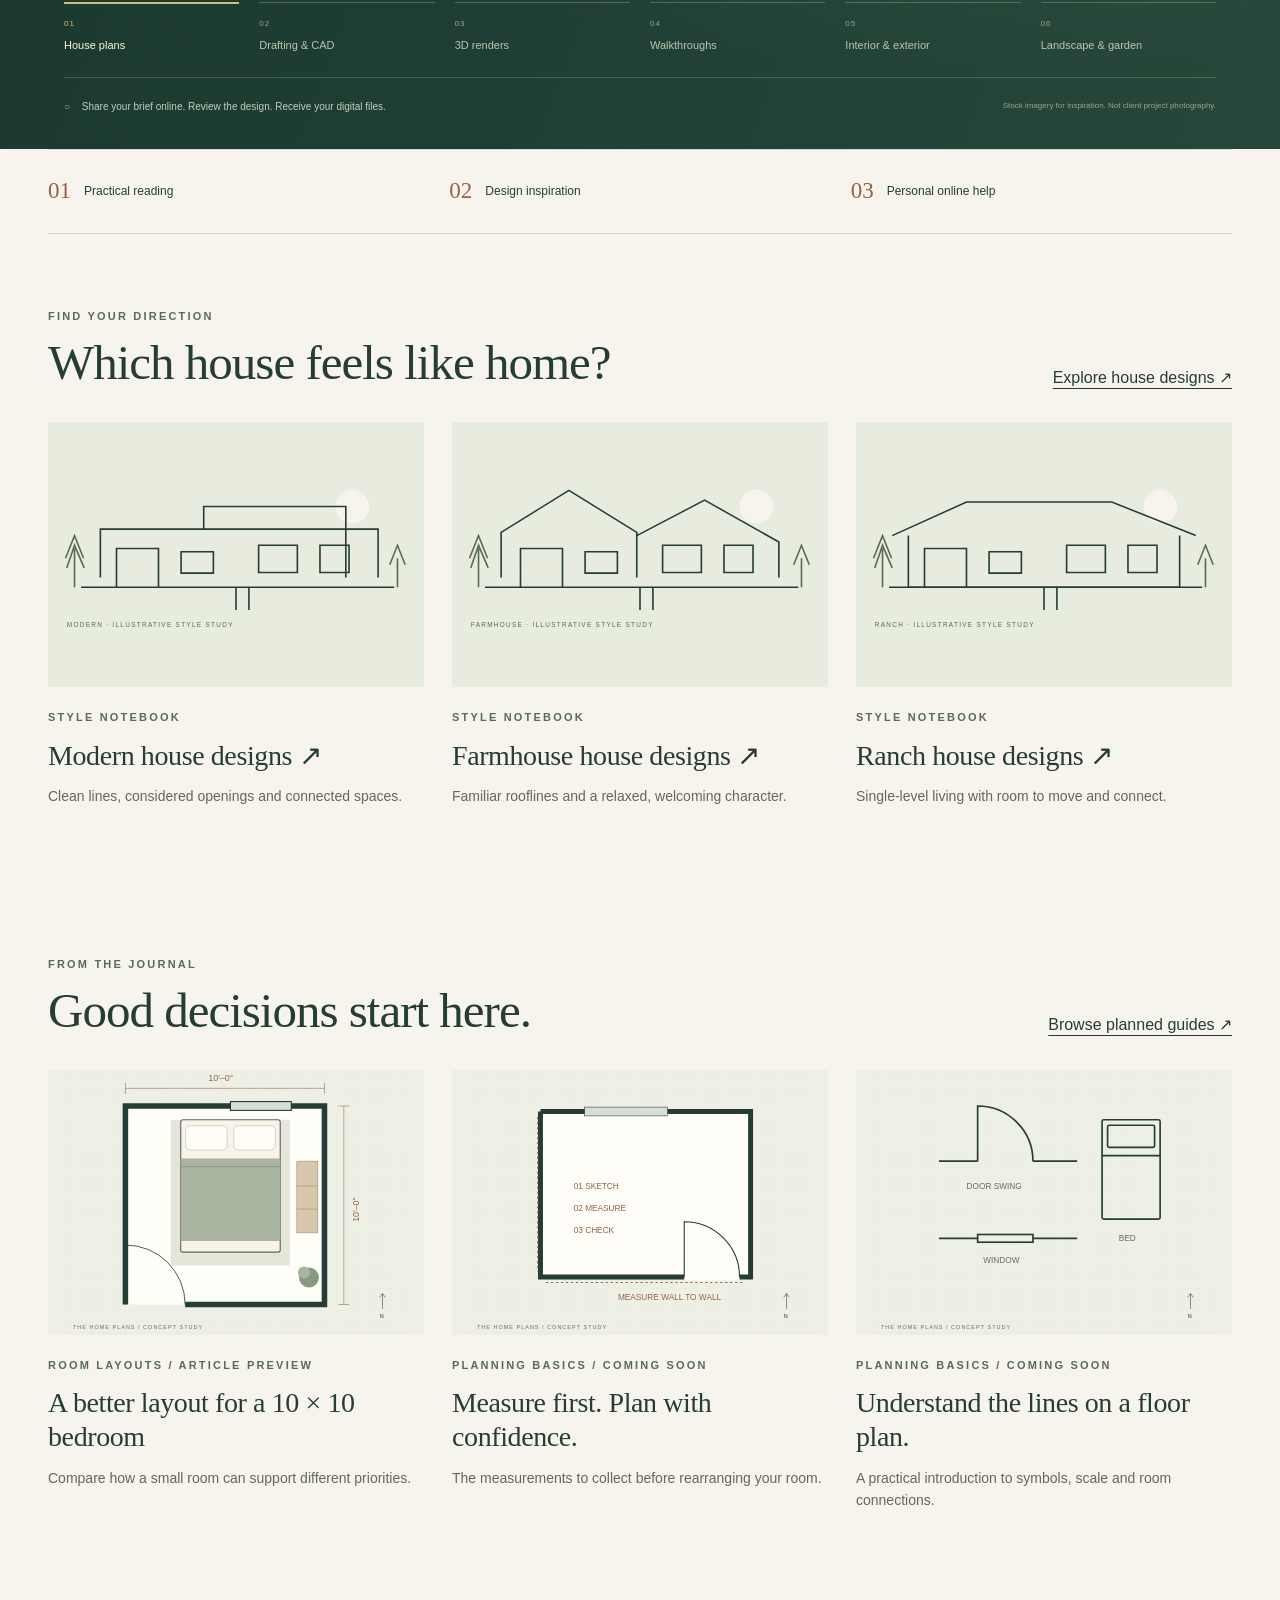
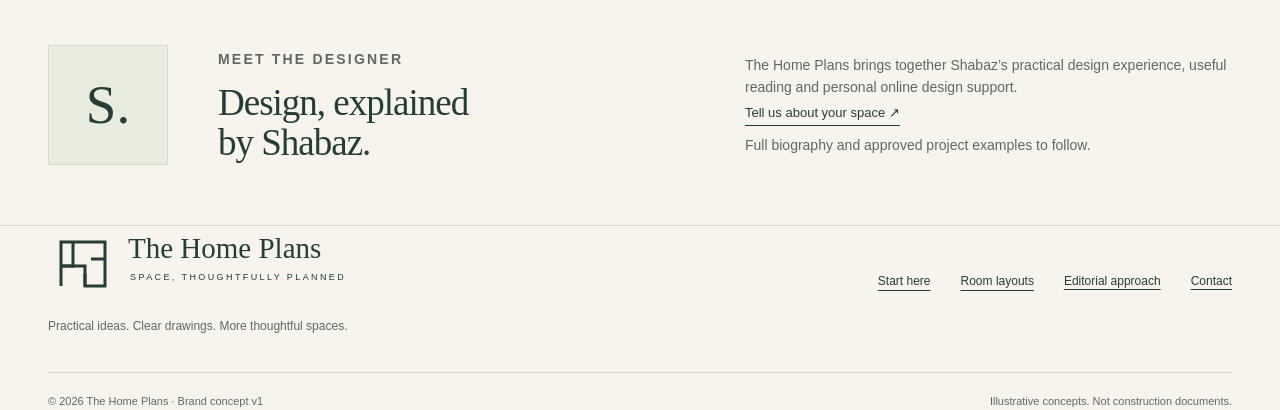
==== commit 771a1c4c: "Fix service autoplay stalling on hover and manual interaction" ====
--- a/index.html
+++ b/index.html
@@ -1 +1 @@
-<!doctype html><html lang="en"><head><meta charset="utf-8"/><meta name="viewport" content="width=device-width,initial-scale=1"/><meta name="robots" content="noindex,nofollow"/><meta name="description" content="The Home Plans brand and editorial website design preview."/><title>Thoughtful spaces, practical plans | The Home Plans</title><link rel="icon" href="assets/mark.svg" type="image/svg+xml"/><link rel="stylesheet" href="style.css"/><link rel="stylesheet" href="direction.css"/><link rel="stylesheet" href="house-build.css"/><link rel="stylesheet" href="service-fan.css"/></head><body><a class="skip" href="#main">Skip to content</a><div class="preview"><div class="wrap"><span class="status">DESIGN DIRECTION 02 · Client review</span><nav aria-label="Preview pages"><a href="index.html">Homepage</a><a href="article.html">Article template</a><a href="brand.html">Brand guide</a></nav></div></div><header><div class="wrap"><a class="logo" href="index.html" aria-label="The Home Plans home"><img src="assets/logo.svg" alt="The Home Plans" width="390" height="76"/></a><button class="menu-toggle" aria-expanded="false" aria-controls="main-nav">Menu ☰</button><nav id="main-nav" aria-label="Main navigation"><a href="blog.html">Journal</a><a href="designs.html">House designs</a><a href="services.html">Online services</a><a href="index.html#about">About</a><button class="search-trigger" aria-label="Search guides">Search</button></nav></div></header><main id="main"><section class="build-story" aria-labelledby="build-title"><div class="build-pin"><div class="build-grid" aria-hidden="true"></div><div class="build-copy"><p class="build-eyebrow">THE HOME PLANS / FROM VISION TO FORM</p><h1 id="build-title">A considered plan. <br><em>An extraordinary home.</em></h1><p class="build-lead">Custom home plans and architectural visualizations. Designed around the way you live.</p><a href="services.html" class="build-cta">Plan your home <span aria-hidden="true">&#8599;</span></a></div><a href="#after-build" class="build-skip">Skip experience &#8599;</a><div id="villa-scene" role="img" aria-label="A contemporary courtyard villa built from the adjoining floor plan"><span class="build-loader">Preparing the architectural model…</span></div><div class="plan-sheet"><div class="plan-top"><span>COURTYARD HOUSE</span><span>CONCEPT / 01</span></div><svg id="villa-plan" viewBox="-11 -8 23 20" role="img" aria-label="Concept floor plan matching the 3D villa"><g id="plan-content"></g></svg><div class="plan-bottom"><span>18 × 12 m footprint</span><span>2 bedrooms · Open living</span></div></div><div class="build-scene-label"><span class="build-dot"></span><span id="build-scene-label">THE DRAWING</span></div><div class="build-footer"><div class="build-status"><span id="build-number">01 / 05</span><h2 id="build-caption">Every home begins with a line.</h2><span id="build-hint">Scroll to draw. Keep going to build. ?</span></div><nav class="build-stages" aria-label="Construction stages"><button data-build-stage="0" aria-pressed="true"><i></i><span>01 / Draw</span></button><button data-build-stage="1" aria-pressed="false"><i></i><span>02 / Structure</span></button><button data-build-stage="2" aria-pressed="false"><i></i><span>03 / Glazing</span></button><button data-build-stage="3" aria-pressed="false"><i></i><span>04 / Roof</span></button><button data-build-stage="4" aria-pressed="false"><i></i><span>05 / Home</span></button></nav><div class="build-fine"><span>One shared layout. From floor plan to 3D.</span><span>Illustrative design concept · Not construction documents</span></div></div></div></section><div id="after-build" tabindex="-1"></div><section class="service-fan" id="our-services" aria-labelledby="sf-heading"><div class="sf-bridge" aria-hidden="true"><span></span><i></i></div><div class="sf-wrap"><div class="sf-heading"><div><p class="sf-overline">THE ONLINE DESIGN STUDIO</p><h2 id="sf-heading">The plan is just<br><em>the beginning.</em></h2></div><div class="sf-intro"><p>From your first sketch to the final visualization.<br>Choose the design help your home needs.</p><a href="services.html">Explore all services <span aria-hidden="true">&#8599;</span></a></div></div><div class="sf-workspace"><div class="sf-details"><article class="sf-panel" id="sf-panel-0" role="tabpanel" aria-labelledby="sf-tab-0"><p class="sf-overline">01 / ONLINE DESIGN SERVICE</p><h3>Custom house plans</h3><p class="sf-description">A home shaped around your rooms, routines and the space you have.</p><ul><li>Custom home floor plans</li><li>Layout modifications</li><li>ADU & garage-conversion concepts</li></ul><a class="sf-detail-link" href="services.html#service-01">Explore this service <span aria-hidden="true">&#8599;</span></a></article><article class="sf-panel" id="sf-panel-1" role="tabpanel" aria-labelledby="sf-tab-1" hidden><p class="sf-overline">02 / ONLINE DESIGN SERVICE</p><h3>2D drafting & CAD</h3><p class="sf-description">Turn your sketches and existing drawings into clear, editable digital plans.</p><ul><li>Hand sketch to CAD</li><li>PDF-to-CAD redraws</li><li>Old blueprint digitizing</li></ul><a class="sf-detail-link" href="services.html#service-cad">Explore this service <span aria-hidden="true">&#8599;</span></a></article><article class="sf-panel" id="sf-panel-2" role="tabpanel" aria-labelledby="sf-tab-2" hidden><p class="sf-overline">03 / ONLINE DESIGN SERVICE</p><h3>3D architectural renders</h3><p class="sf-description">See the design, materials and proportions before your project moves forward.</p><ul><li>Exterior visualizations</li><li>Interior 3D renders</li><li>3D floor plans</li></ul><a class="sf-detail-link" href="services.html#service-03">Explore this service <span aria-hidden="true">&#8599;</span></a></article><article class="sf-panel" id="sf-panel-3" role="tabpanel" aria-labelledby="sf-tab-3" hidden><p class="sf-overline">04 / ONLINE DESIGN SERVICE</p><h3>Walkthroughs & 360 tours</h3><p class="sf-description">Experience how spaces connect, with a moving view through your proposed design.</p><ul><li>3D walkthrough animations</li><li>360 virtual tours</li><li>Property presentation visuals</li></ul><a class="sf-detail-link" href="services.html#service-walkthroughs">Explore this service <span aria-hidden="true">&#8599;</span></a></article><article class="sf-panel" id="sf-panel-4" role="tabpanel" aria-labelledby="sf-tab-4" hidden><p class="sf-overline">05 / ONLINE DESIGN SERVICE</p><h3>Interior & exterior design</h3><p class="sf-description">Bring layouts, finishes and a consistent visual direction together.</p><ul><li>Furniture layouts</li><li>Mood boards & finishes</li><li>Interior & exterior concepts</li></ul><a class="sf-detail-link" href="services.html#service-02">Explore this service <span aria-hidden="true">&#8599;</span></a></article><article class="sf-panel" id="sf-panel-5" role="tabpanel" aria-labelledby="sf-tab-5" hidden><p class="sf-overline">06 / ONLINE DESIGN SERVICE</p><h3>Landscape & garden design</h3><p class="sf-description">Give your outdoor space the same considered attention as your home.</p><ul><li>Backyard & garden layouts</li><li>Pool & outdoor kitchen concepts</li><li>3D garden visualization</li></ul><a class="sf-detail-link" href="services.html#service-04">Explore this service <span aria-hidden="true">&#8599;</span></a></article></div><div class="sf-visual"><div class="sf-orbit" aria-hidden="true"></div><div class="sf-deck" aria-hidden="true"><button type="button" class="sf-card" data-card="0" tabindex="-1" aria-label="Show Custom house plans"><span class="sf-card-face"><img src="assets/services/custom-plans.webp" alt="" loading="lazy" decoding="async" width="700" height="900"><span class="sf-card-shade"></span><span class="sf-card-top">THE HOME PLANS <b>01</b></span><span class="sf-card-bottom"><span>DESIGN / VISUALIZE / REFINE</span><strong>Custom house plans</strong><i aria-hidden="true">&#8599;</i></span></span></button><button type="button" class="sf-card" data-card="1" tabindex="-1" aria-label="Show 2D drafting & CAD"><span class="sf-card-face"><img src="assets/services/cad-drafting.webp" alt="" loading="lazy" decoding="async" width="700" height="900"><span class="sf-card-shade"></span><span class="sf-card-top">THE HOME PLANS <b>02</b></span><span class="sf-card-bottom"><span>DESIGN / VISUALIZE / REFINE</span><strong>2D drafting & CAD</strong><i aria-hidden="true">&#8599;</i></span></span></button><button type="button" class="sf-card" data-card="2" tabindex="-1" aria-label="Show 3D architectural renders"><span class="sf-card-face"><img src="assets/services/renders.webp" alt="" loading="lazy" decoding="async" width="700" height="900"><span class="sf-card-shade"></span><span class="sf-card-top">THE HOME PLANS <b>03</b></span><span class="sf-card-bottom"><span>DESIGN / VISUALIZE / REFINE</span><strong>3D architectural renders</strong><i aria-hidden="true">&#8599;</i></span></span></button><button type="button" class="sf-card" data-card="3" tabindex="-1" aria-label="Show Walkthroughs & 360 tours"><span class="sf-card-face"><img src="assets/services/walkthroughs.webp" alt="" loading="lazy" decoding="async" width="700" height="900"><span class="sf-card-shade"></span><span class="sf-card-top">THE HOME PLANS <b>04</b></span><span class="sf-card-bottom"><span>DESIGN / VISUALIZE / REFINE</span><strong>Walkthroughs & 360 tours</strong><i aria-hidden="true">&#8599;</i></span></span></button><button type="button" class="sf-card" data-card="4" tabindex="-1" aria-label="Show Interior & exterior design"><span class="sf-card-face"><img src="assets/services/interior.webp" alt="" loading="lazy" decoding="async" width="700" height="900"><span class="sf-card-shade"></span><span class="sf-card-top">THE HOME PLANS <b>05</b></span><span class="sf-card-bottom"><span>DESIGN / VISUALIZE / REFINE</span><strong>Interior & exterior design</strong><i aria-hidden="true">&#8599;</i></span></span></button><button type="button" class="sf-card" data-card="5" tabindex="-1" aria-label="Show Landscape & garden design"><span class="sf-card-face"><img src="assets/services/landscape.webp" alt="" loading="lazy" decoding="async" width="700" height="900"><span class="sf-card-shade"></span><span class="sf-card-top">THE HOME PLANS <b>06</b></span><span class="sf-card-bottom"><span>DESIGN / VISUALIZE / REFINE</span><strong>Landscape & garden design</strong><i aria-hidden="true">&#8599;</i></span></span></button></div><div class="sf-carousel-controls"><button type="button" data-sf-prev aria-label="Previous service">&#8592;</button><span><b id="sf-current">01</b> / 06</span><button type="button" data-sf-next aria-label="Next service">&#8594;</button><button type="button" data-sf-auto aria-label="Pause automatic service rotation">Pause</button></div></div></div><div class="sf-tabs" role="tablist" aria-label="Choose an online design service"><button type="button" role="tab" id="sf-tab-0" aria-controls="sf-panel-0" aria-selected="true" tabindex="0"><span>01</span>House plans</button><button type="button" role="tab" id="sf-tab-1" aria-controls="sf-panel-1" aria-selected="false" tabindex="-1"><span>02</span>Drafting & CAD</button><button type="button" role="tab" id="sf-tab-2" aria-controls="sf-panel-2" aria-selected="false" tabindex="-1"><span>03</span>3D renders</button><button type="button" role="tab" id="sf-tab-3" aria-controls="sf-panel-3" aria-selected="false" tabindex="-1"><span>04</span>Walkthroughs</button><button type="button" role="tab" id="sf-tab-4" aria-controls="sf-panel-4" aria-selected="false" tabindex="-1"><span>05</span>Interior & exterior</button><button type="button" role="tab" id="sf-tab-5" aria-controls="sf-panel-5" aria-selected="false" tabindex="-1"><span>06</span>Landscape & garden</button></div><div class="sf-bottom"><p><span aria-hidden="true">&#9675;</span> Share your brief online. Review the design. Receive your digital files.</p><small>Stock imagery for inspiration. Not client project photography.</small></div></div></section><div class="wrap"><div class="principles"><span><b>01</b> Practical reading</span><span><b>02</b> Design inspiration</span><span><b>03</b> Personal online help</span></div></div><section class="wrap section"><div class="section-head"><div><p class="eyebrow">Find your direction</p><h2 id="collections">Which house feels like home?</h2></div><a href="designs.html">Explore house designs ↗</a></div><div class="cards"><article class="card"><a class="picture" href="modern.html"><img src="assets/modern.svg" alt="Original modern elevation concept illustration" width="580" height="260" loading="lazy"></a><span class="eyebrow">Style notebook</span><h3><a href="modern.html">Modern house designs ↗</a></h3><p>Clean lines, considered openings and connected spaces.</p></article><article class="card"><a class="picture" href="farmhouse.html"><img src="assets/farmhouse.svg" alt="Original farmhouse elevation concept illustration" width="580" height="260" loading="lazy"></a><span class="eyebrow">Style notebook</span><h3><a href="farmhouse.html">Farmhouse house designs ↗</a></h3><p>Familiar rooflines and a relaxed, welcoming character.</p></article><article class="card"><a class="picture" href="ranch.html"><img src="assets/ranch.svg" alt="Original ranch elevation concept illustration" width="580" height="260" loading="lazy"></a><span class="eyebrow">Style notebook</span><h3><a href="ranch.html">Ranch house designs ↗</a></h3><p>Single-level living with room to move and connect.</p></article></div></section><section class="wrap section"><div class="section-head"><div><p class="eyebrow">From the journal</p><h2>Good decisions start here.</h2></div><a href="blog.html">Browse planned guides ↗</a></div><div class="cards"><article class="card"><a href="article.html"><img src="assets/bedroom.svg" width="680" height="530" alt="Illustrative bedroom layout" loading="lazy"></a><span class="eyebrow">Room layouts / Article preview</span><h3><a href="article.html">A better layout for a 10 × 10 bedroom</a></h3><p>Compare how a small room can support different priorities.</p></article><article class="card"><img src="assets/measure.svg" width="680" height="530" alt="Room measurement illustration" loading="lazy"><span class="eyebrow">Planning basics / Coming soon</span><h3>Measure first. Plan with confidence.</h3><p>The measurements to collect before rearranging your room.</p></article><article class="card"><img src="assets/symbols.svg" width="680" height="530" alt="Floor plan symbol illustration" loading="lazy"><span class="eyebrow">Planning basics / Coming soon</span><h3>Understand the lines on a floor plan.</h3><p>A practical introduction to symbols, scale and room connections.</p></article></div></section><section class="wrap author-block" id="about"><div class="monogram">S.</div><div><p class="eyebrow">Meet the designer</p><h2>Design, explained<br>by Shabaz.</h2></div><div><p>The Home Plans brings together Shabaz’s practical design experience, useful reading and personal online design support.</p><a class="text-link" href="services.html#enquiry">Tell us about your space ↗</a><p class="small-note">Full biography and approved project examples to follow.</p></div></section></main><footer class="wrap"><div class="footer-top"><div><a href="index.html" class="logo"><img src="assets/logo.svg" alt="The Home Plans" width="390" height="76"/></a><p>Practical ideas. Clear drawings. More thoughtful spaces.</p></div><nav aria-label="Footer"><a href="start-here.html">Start here</a><a href="blog.html">Room layouts</a><button class="plain-btn" data-info="editorial">Editorial approach</button><button class="plain-btn" data-info="contact">Contact</button></nav></div><div class="bottom"><span>© 2026 The Home Plans · Brand concept v1</span><span>Illustrative concepts. Not construction documents.</span></div></footer><dialog id="search-dialog" aria-labelledby="search-title"><button class="close" aria-label="Close search">×</button><h2 id="search-title">Find your next step.</h2><label for="search-input" class="eyebrow">Search the planned guide library</label><input id="search-input" class="searchbox" type="search" placeholder="Try bedroom, measure or symbols…"/><ul class="results" id="search-results"></ul><p id="search-count" aria-live="polite"></p></dialog><dialog id="info-dialog" aria-labelledby="info-title"><button class="close" aria-label="Close details">×</button><span class="eyebrow" id="info-label">Preview note</span><h2 id="info-title"></h2><p id="info-body"></p><button class="button secondary" data-close>Back to exploring</button></dialog><div class="status-toast" role="status" aria-live="polite"></div><script src="guides.js"></script><script src="app.js"></script><script type="module" src="house-build.js"></script><script src="service-fan.js"></script></body></html>+<!doctype html><html lang="en"><head><meta charset="utf-8"/><meta name="viewport" content="width=device-width,initial-scale=1"/><meta name="robots" content="noindex,nofollow"/><meta name="description" content="The Home Plans brand and editorial website design preview."/><title>Thoughtful spaces, practical plans | The Home Plans</title><link rel="icon" href="assets/mark.svg" type="image/svg+xml"/><link rel="stylesheet" href="style.css"/><link rel="stylesheet" href="direction.css"/><link rel="stylesheet" href="house-build.css"/><link rel="stylesheet" href="service-fan.css"/></head><body><a class="skip" href="#main">Skip to content</a><div class="preview"><div class="wrap"><span class="status">DESIGN DIRECTION 02 · Client review</span><nav aria-label="Preview pages"><a href="index.html">Homepage</a><a href="article.html">Article template</a><a href="brand.html">Brand guide</a></nav></div></div><header><div class="wrap"><a class="logo" href="index.html" aria-label="The Home Plans home"><img src="assets/logo.svg" alt="The Home Plans" width="390" height="76"/></a><button class="menu-toggle" aria-expanded="false" aria-controls="main-nav">Menu ☰</button><nav id="main-nav" aria-label="Main navigation"><a href="blog.html">Journal</a><a href="designs.html">House designs</a><a href="services.html">Online services</a><a href="index.html#about">About</a><button class="search-trigger" aria-label="Search guides">Search</button></nav></div></header><main id="main"><section class="build-story" aria-labelledby="build-title"><div class="build-pin"><div class="build-grid" aria-hidden="true"></div><div class="build-copy"><p class="build-eyebrow">THE HOME PLANS / FROM VISION TO FORM</p><h1 id="build-title">A considered plan. <br><em>An extraordinary home.</em></h1><p class="build-lead">Custom home plans and architectural visualizations. Designed around the way you live.</p><a href="services.html" class="build-cta">Plan your home <span aria-hidden="true">&#8599;</span></a></div><a href="#after-build" class="build-skip">Skip experience &#8599;</a><div id="villa-scene" role="img" aria-label="A contemporary courtyard villa built from the adjoining floor plan"><span class="build-loader">Preparing the architectural model…</span></div><div class="plan-sheet"><div class="plan-top"><span>COURTYARD HOUSE</span><span>CONCEPT / 01</span></div><svg id="villa-plan" viewBox="-11 -8 23 20" role="img" aria-label="Concept floor plan matching the 3D villa"><g id="plan-content"></g></svg><div class="plan-bottom"><span>18 × 12 m footprint</span><span>2 bedrooms · Open living</span></div></div><div class="build-scene-label"><span class="build-dot"></span><span id="build-scene-label">THE DRAWING</span></div><div class="build-footer"><div class="build-status"><span id="build-number">01 / 05</span><h2 id="build-caption">Every home begins with a line.</h2><span id="build-hint">Scroll to draw. Keep going to build. ?</span></div><nav class="build-stages" aria-label="Construction stages"><button data-build-stage="0" aria-pressed="true"><i></i><span>01 / Draw</span></button><button data-build-stage="1" aria-pressed="false"><i></i><span>02 / Structure</span></button><button data-build-stage="2" aria-pressed="false"><i></i><span>03 / Glazing</span></button><button data-build-stage="3" aria-pressed="false"><i></i><span>04 / Roof</span></button><button data-build-stage="4" aria-pressed="false"><i></i><span>05 / Home</span></button></nav><div class="build-fine"><span>One shared layout. From floor plan to 3D.</span><span>Illustrative design concept · Not construction documents</span></div></div></div></section><div id="after-build" tabindex="-1"></div><section class="service-fan" id="our-services" aria-labelledby="sf-heading"><div class="sf-bridge" aria-hidden="true"><span></span><i></i></div><div class="sf-wrap"><div class="sf-heading"><div><p class="sf-overline">THE ONLINE DESIGN STUDIO</p><h2 id="sf-heading">The plan is just<br><em>the beginning.</em></h2></div><div class="sf-intro"><p>From your first sketch to the final visualization.<br>Choose the design help your home needs.</p><a href="services.html">Explore all services <span aria-hidden="true">&#8599;</span></a></div></div><div class="sf-workspace"><div class="sf-details"><article class="sf-panel" id="sf-panel-0" role="tabpanel" aria-labelledby="sf-tab-0"><p class="sf-overline">01 / ONLINE DESIGN SERVICE</p><h3>Custom house plans</h3><p class="sf-description">A home shaped around your rooms, routines and the space you have.</p><ul><li>Custom home floor plans</li><li>Layout modifications</li><li>ADU & garage-conversion concepts</li></ul><a class="sf-detail-link" href="services.html#service-01">Explore this service <span aria-hidden="true">&#8599;</span></a></article><article class="sf-panel" id="sf-panel-1" role="tabpanel" aria-labelledby="sf-tab-1" hidden><p class="sf-overline">02 / ONLINE DESIGN SERVICE</p><h3>2D drafting & CAD</h3><p class="sf-description">Turn your sketches and existing drawings into clear, editable digital plans.</p><ul><li>Hand sketch to CAD</li><li>PDF-to-CAD redraws</li><li>Old blueprint digitizing</li></ul><a class="sf-detail-link" href="services.html#service-cad">Explore this service <span aria-hidden="true">&#8599;</span></a></article><article class="sf-panel" id="sf-panel-2" role="tabpanel" aria-labelledby="sf-tab-2" hidden><p class="sf-overline">03 / ONLINE DESIGN SERVICE</p><h3>3D architectural renders</h3><p class="sf-description">See the design, materials and proportions before your project moves forward.</p><ul><li>Exterior visualizations</li><li>Interior 3D renders</li><li>3D floor plans</li></ul><a class="sf-detail-link" href="services.html#service-03">Explore this service <span aria-hidden="true">&#8599;</span></a></article><article class="sf-panel" id="sf-panel-3" role="tabpanel" aria-labelledby="sf-tab-3" hidden><p class="sf-overline">04 / ONLINE DESIGN SERVICE</p><h3>Walkthroughs & 360 tours</h3><p class="sf-description">Experience how spaces connect, with a moving view through your proposed design.</p><ul><li>3D walkthrough animations</li><li>360 virtual tours</li><li>Property presentation visuals</li></ul><a class="sf-detail-link" href="services.html#service-walkthroughs">Explore this service <span aria-hidden="true">&#8599;</span></a></article><article class="sf-panel" id="sf-panel-4" role="tabpanel" aria-labelledby="sf-tab-4" hidden><p class="sf-overline">05 / ONLINE DESIGN SERVICE</p><h3>Interior & exterior design</h3><p class="sf-description">Bring layouts, finishes and a consistent visual direction together.</p><ul><li>Furniture layouts</li><li>Mood boards & finishes</li><li>Interior & exterior concepts</li></ul><a class="sf-detail-link" href="services.html#service-02">Explore this service <span aria-hidden="true">&#8599;</span></a></article><article class="sf-panel" id="sf-panel-5" role="tabpanel" aria-labelledby="sf-tab-5" hidden><p class="sf-overline">06 / ONLINE DESIGN SERVICE</p><h3>Landscape & garden design</h3><p class="sf-description">Give your outdoor space the same considered attention as your home.</p><ul><li>Backyard & garden layouts</li><li>Pool & outdoor kitchen concepts</li><li>3D garden visualization</li></ul><a class="sf-detail-link" href="services.html#service-04">Explore this service <span aria-hidden="true">&#8599;</span></a></article></div><div class="sf-visual"><div class="sf-orbit" aria-hidden="true"></div><div class="sf-deck" aria-hidden="true"><button type="button" class="sf-card" data-card="0" tabindex="-1" aria-label="Show Custom house plans"><span class="sf-card-face"><img src="assets/services/custom-plans.webp" alt="" loading="lazy" decoding="async" width="700" height="900"><span class="sf-card-shade"></span><span class="sf-card-top">THE HOME PLANS <b>01</b></span><span class="sf-card-bottom"><span>DESIGN / VISUALIZE / REFINE</span><strong>Custom house plans</strong><i aria-hidden="true">&#8599;</i></span></span></button><button type="button" class="sf-card" data-card="1" tabindex="-1" aria-label="Show 2D drafting & CAD"><span class="sf-card-face"><img src="assets/services/cad-drafting.webp" alt="" loading="lazy" decoding="async" width="700" height="900"><span class="sf-card-shade"></span><span class="sf-card-top">THE HOME PLANS <b>02</b></span><span class="sf-card-bottom"><span>DESIGN / VISUALIZE / REFINE</span><strong>2D drafting & CAD</strong><i aria-hidden="true">&#8599;</i></span></span></button><button type="button" class="sf-card" data-card="2" tabindex="-1" aria-label="Show 3D architectural renders"><span class="sf-card-face"><img src="assets/services/renders.webp" alt="" loading="lazy" decoding="async" width="700" height="900"><span class="sf-card-shade"></span><span class="sf-card-top">THE HOME PLANS <b>03</b></span><span class="sf-card-bottom"><span>DESIGN / VISUALIZE / REFINE</span><strong>3D architectural renders</strong><i aria-hidden="true">&#8599;</i></span></span></button><button type="button" class="sf-card" data-card="3" tabindex="-1" aria-label="Show Walkthroughs & 360 tours"><span class="sf-card-face"><img src="assets/services/walkthroughs.webp" alt="" loading="lazy" decoding="async" width="700" height="900"><span class="sf-card-shade"></span><span class="sf-card-top">THE HOME PLANS <b>04</b></span><span class="sf-card-bottom"><span>DESIGN / VISUALIZE / REFINE</span><strong>Walkthroughs & 360 tours</strong><i aria-hidden="true">&#8599;</i></span></span></button><button type="button" class="sf-card" data-card="4" tabindex="-1" aria-label="Show Interior & exterior design"><span class="sf-card-face"><img src="assets/services/interior.webp" alt="" loading="lazy" decoding="async" width="700" height="900"><span class="sf-card-shade"></span><span class="sf-card-top">THE HOME PLANS <b>05</b></span><span class="sf-card-bottom"><span>DESIGN / VISUALIZE / REFINE</span><strong>Interior & exterior design</strong><i aria-hidden="true">&#8599;</i></span></span></button><button type="button" class="sf-card" data-card="5" tabindex="-1" aria-label="Show Landscape & garden design"><span class="sf-card-face"><img src="assets/services/landscape.webp" alt="" loading="lazy" decoding="async" width="700" height="900"><span class="sf-card-shade"></span><span class="sf-card-top">THE HOME PLANS <b>06</b></span><span class="sf-card-bottom"><span>DESIGN / VISUALIZE / REFINE</span><strong>Landscape & garden design</strong><i aria-hidden="true">&#8599;</i></span></span></button></div><div class="sf-carousel-controls"><button type="button" data-sf-prev aria-label="Previous service">&#8592;</button><span><b id="sf-current">01</b> / 06</span><button type="button" data-sf-next aria-label="Next service">&#8594;</button><button type="button" data-sf-auto aria-label="Pause automatic service rotation">Pause</button></div></div></div><div class="sf-tabs" role="tablist" aria-label="Choose an online design service"><button type="button" role="tab" id="sf-tab-0" aria-controls="sf-panel-0" aria-selected="true" tabindex="0"><span>01</span>House plans</button><button type="button" role="tab" id="sf-tab-1" aria-controls="sf-panel-1" aria-selected="false" tabindex="-1"><span>02</span>Drafting & CAD</button><button type="button" role="tab" id="sf-tab-2" aria-controls="sf-panel-2" aria-selected="false" tabindex="-1"><span>03</span>3D renders</button><button type="button" role="tab" id="sf-tab-3" aria-controls="sf-panel-3" aria-selected="false" tabindex="-1"><span>04</span>Walkthroughs</button><button type="button" role="tab" id="sf-tab-4" aria-controls="sf-panel-4" aria-selected="false" tabindex="-1"><span>05</span>Interior & exterior</button><button type="button" role="tab" id="sf-tab-5" aria-controls="sf-panel-5" aria-selected="false" tabindex="-1"><span>06</span>Landscape & garden</button></div><div class="sf-bottom"><p><span aria-hidden="true">&#9675;</span> Share your brief online. Review the design. Receive your digital files.</p><small>Stock imagery for inspiration. Not client project photography.</small></div></div></section><div class="wrap"><div class="principles"><span><b>01</b> Practical reading</span><span><b>02</b> Design inspiration</span><span><b>03</b> Personal online help</span></div></div><section class="wrap section"><div class="section-head"><div><p class="eyebrow">Find your direction</p><h2 id="collections">Which house feels like home?</h2></div><a href="designs.html">Explore house designs ↗</a></div><div class="cards"><article class="card"><a class="picture" href="modern.html"><img src="assets/modern.svg" alt="Original modern elevation concept illustration" width="580" height="260" loading="lazy"></a><span class="eyebrow">Style notebook</span><h3><a href="modern.html">Modern house designs ↗</a></h3><p>Clean lines, considered openings and connected spaces.</p></article><article class="card"><a class="picture" href="farmhouse.html"><img src="assets/farmhouse.svg" alt="Original farmhouse elevation concept illustration" width="580" height="260" loading="lazy"></a><span class="eyebrow">Style notebook</span><h3><a href="farmhouse.html">Farmhouse house designs ↗</a></h3><p>Familiar rooflines and a relaxed, welcoming character.</p></article><article class="card"><a class="picture" href="ranch.html"><img src="assets/ranch.svg" alt="Original ranch elevation concept illustration" width="580" height="260" loading="lazy"></a><span class="eyebrow">Style notebook</span><h3><a href="ranch.html">Ranch house designs ↗</a></h3><p>Single-level living with room to move and connect.</p></article></div></section><section class="wrap section"><div class="section-head"><div><p class="eyebrow">From the journal</p><h2>Good decisions start here.</h2></div><a href="blog.html">Browse planned guides ↗</a></div><div class="cards"><article class="card"><a href="article.html"><img src="assets/bedroom.svg" width="680" height="530" alt="Illustrative bedroom layout" loading="lazy"></a><span class="eyebrow">Room layouts / Article preview</span><h3><a href="article.html">A better layout for a 10 × 10 bedroom</a></h3><p>Compare how a small room can support different priorities.</p></article><article class="card"><img src="assets/measure.svg" width="680" height="530" alt="Room measurement illustration" loading="lazy"><span class="eyebrow">Planning basics / Coming soon</span><h3>Measure first. Plan with confidence.</h3><p>The measurements to collect before rearranging your room.</p></article><article class="card"><img src="assets/symbols.svg" width="680" height="530" alt="Floor plan symbol illustration" loading="lazy"><span class="eyebrow">Planning basics / Coming soon</span><h3>Understand the lines on a floor plan.</h3><p>A practical introduction to symbols, scale and room connections.</p></article></div></section><section class="wrap author-block" id="about"><div class="monogram">S.</div><div><p class="eyebrow">Meet the designer</p><h2>Design, explained<br>by Shabaz.</h2></div><div><p>The Home Plans brings together Shabaz’s practical design experience, useful reading and personal online design support.</p><a class="text-link" href="services.html#enquiry">Tell us about your space ↗</a><p class="small-note">Full biography and approved project examples to follow.</p></div></section></main><footer class="wrap"><div class="footer-top"><div><a href="index.html" class="logo"><img src="assets/logo.svg" alt="The Home Plans" width="390" height="76"/></a><p>Practical ideas. Clear drawings. More thoughtful spaces.</p></div><nav aria-label="Footer"><a href="start-here.html">Start here</a><a href="blog.html">Room layouts</a><button class="plain-btn" data-info="editorial">Editorial approach</button><button class="plain-btn" data-info="contact">Contact</button></nav></div><div class="bottom"><span>© 2026 The Home Plans · Brand concept v1</span><span>Illustrative concepts. Not construction documents.</span></div></footer><dialog id="search-dialog" aria-labelledby="search-title"><button class="close" aria-label="Close search">×</button><h2 id="search-title">Find your next step.</h2><label for="search-input" class="eyebrow">Search the planned guide library</label><input id="search-input" class="searchbox" type="search" placeholder="Try bedroom, measure or symbols…"/><ul class="results" id="search-results"></ul><p id="search-count" aria-live="polite"></p></dialog><dialog id="info-dialog" aria-labelledby="info-title"><button class="close" aria-label="Close details">×</button><span class="eyebrow" id="info-label">Preview note</span><h2 id="info-title"></h2><p id="info-body"></p><button class="button secondary" data-close>Back to exploring</button></dialog><div class="status-toast" role="status" aria-live="polite"></div><script src="guides.js"></script><script src="app.js"></script><script type="module" src="house-build.js"></script><script src="service-fan.js?v=auto-2"></script></body></html>
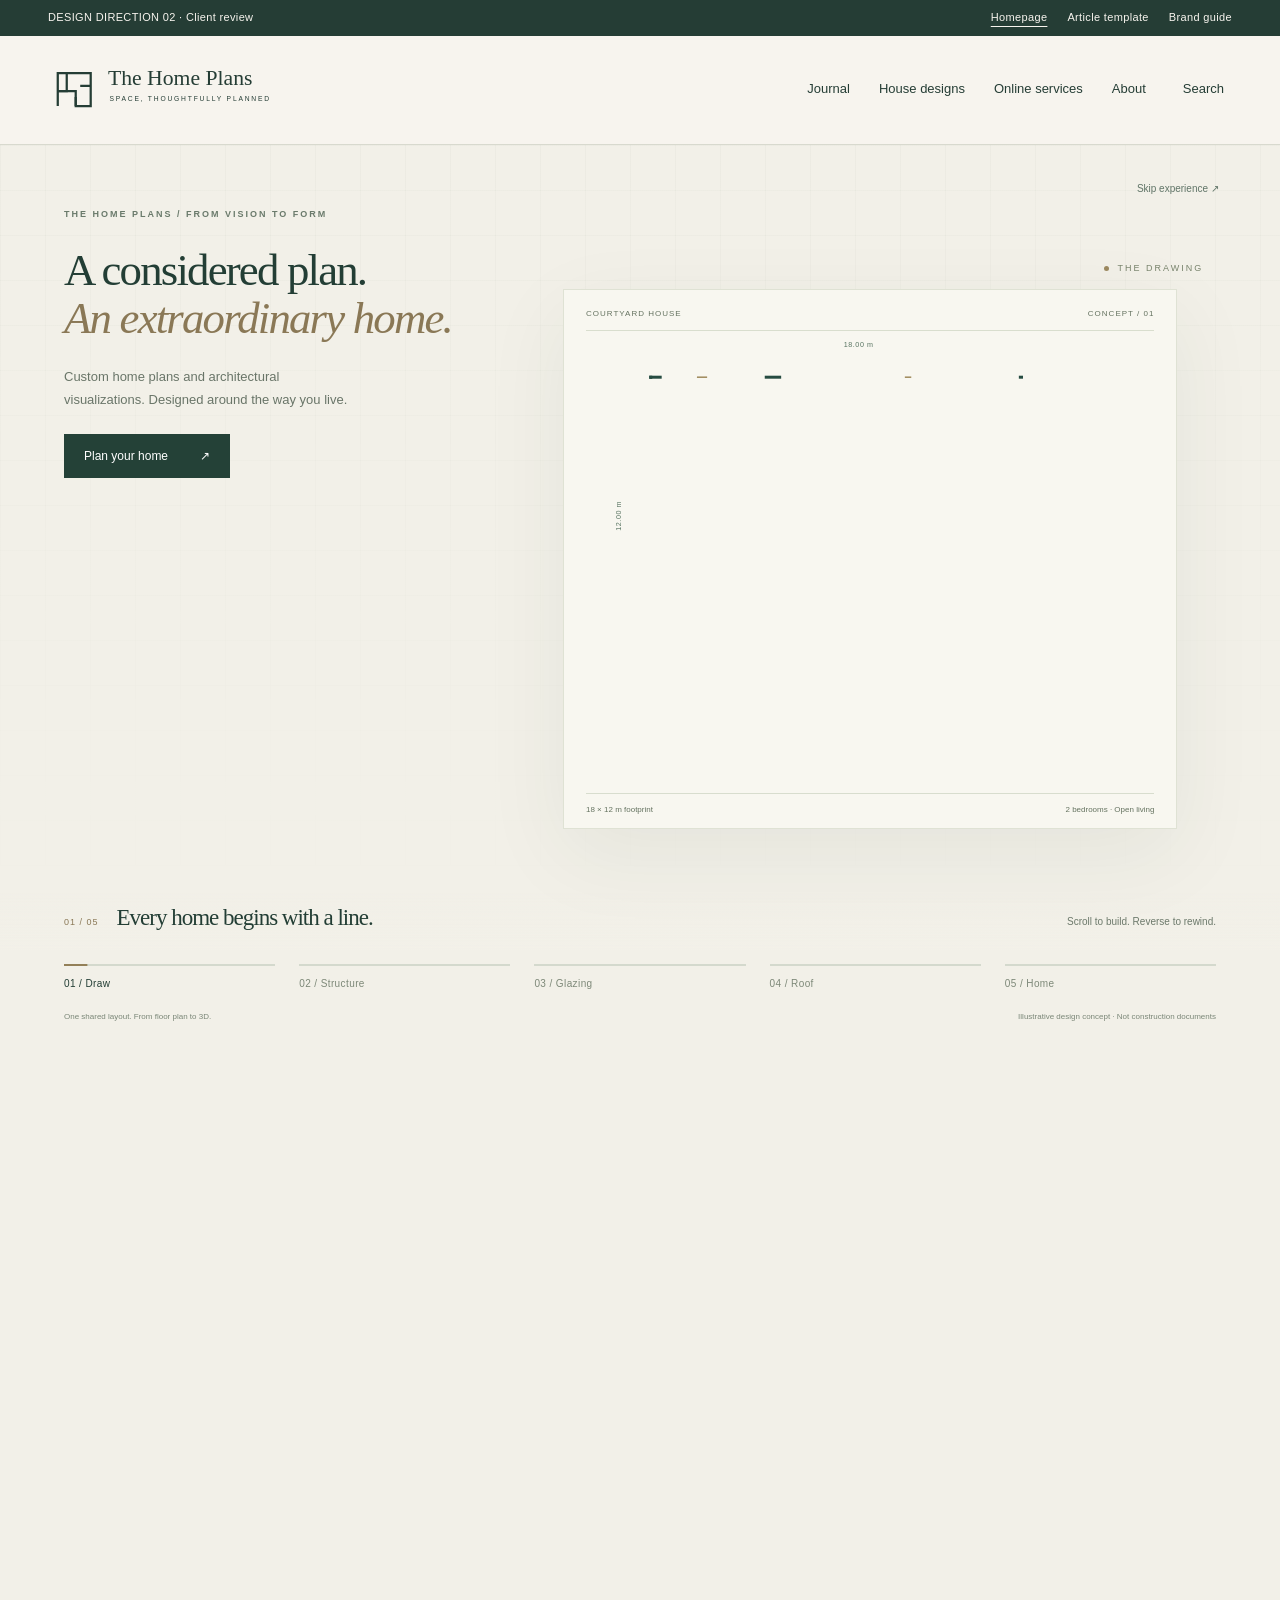
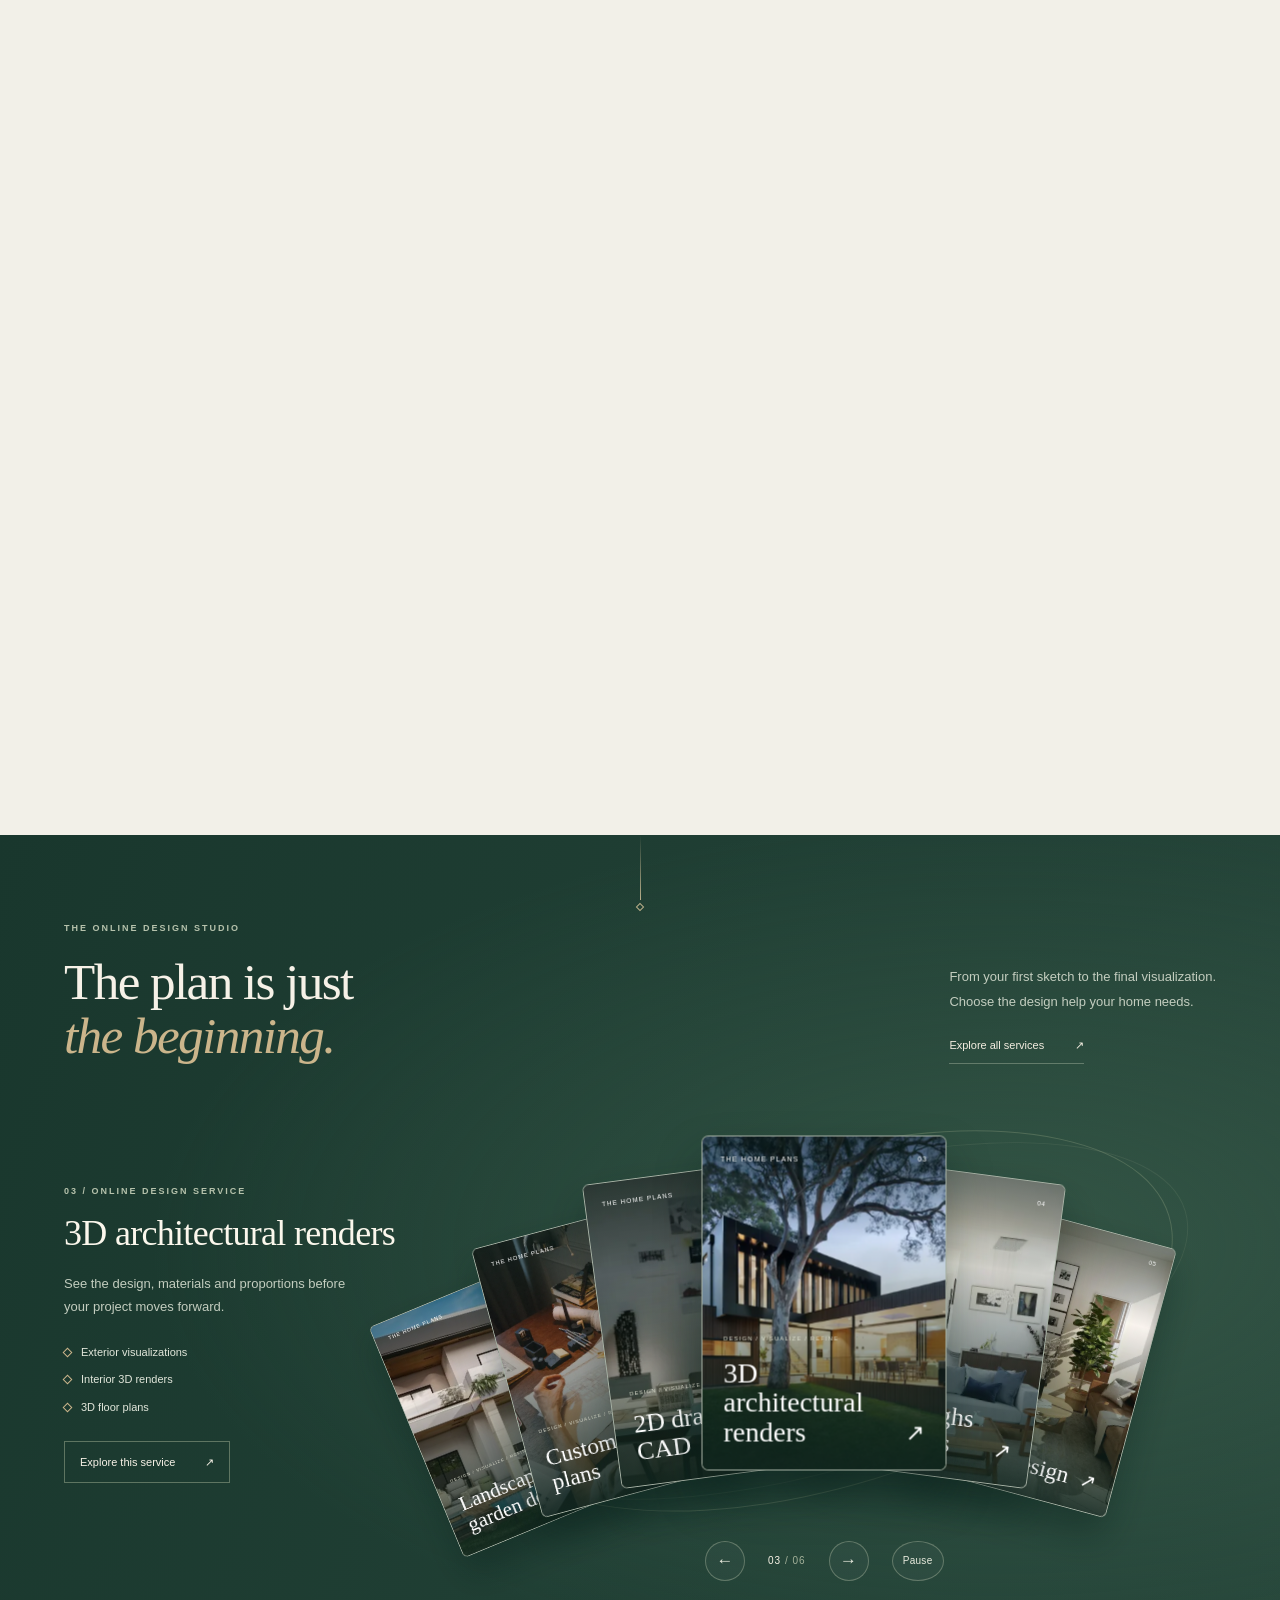
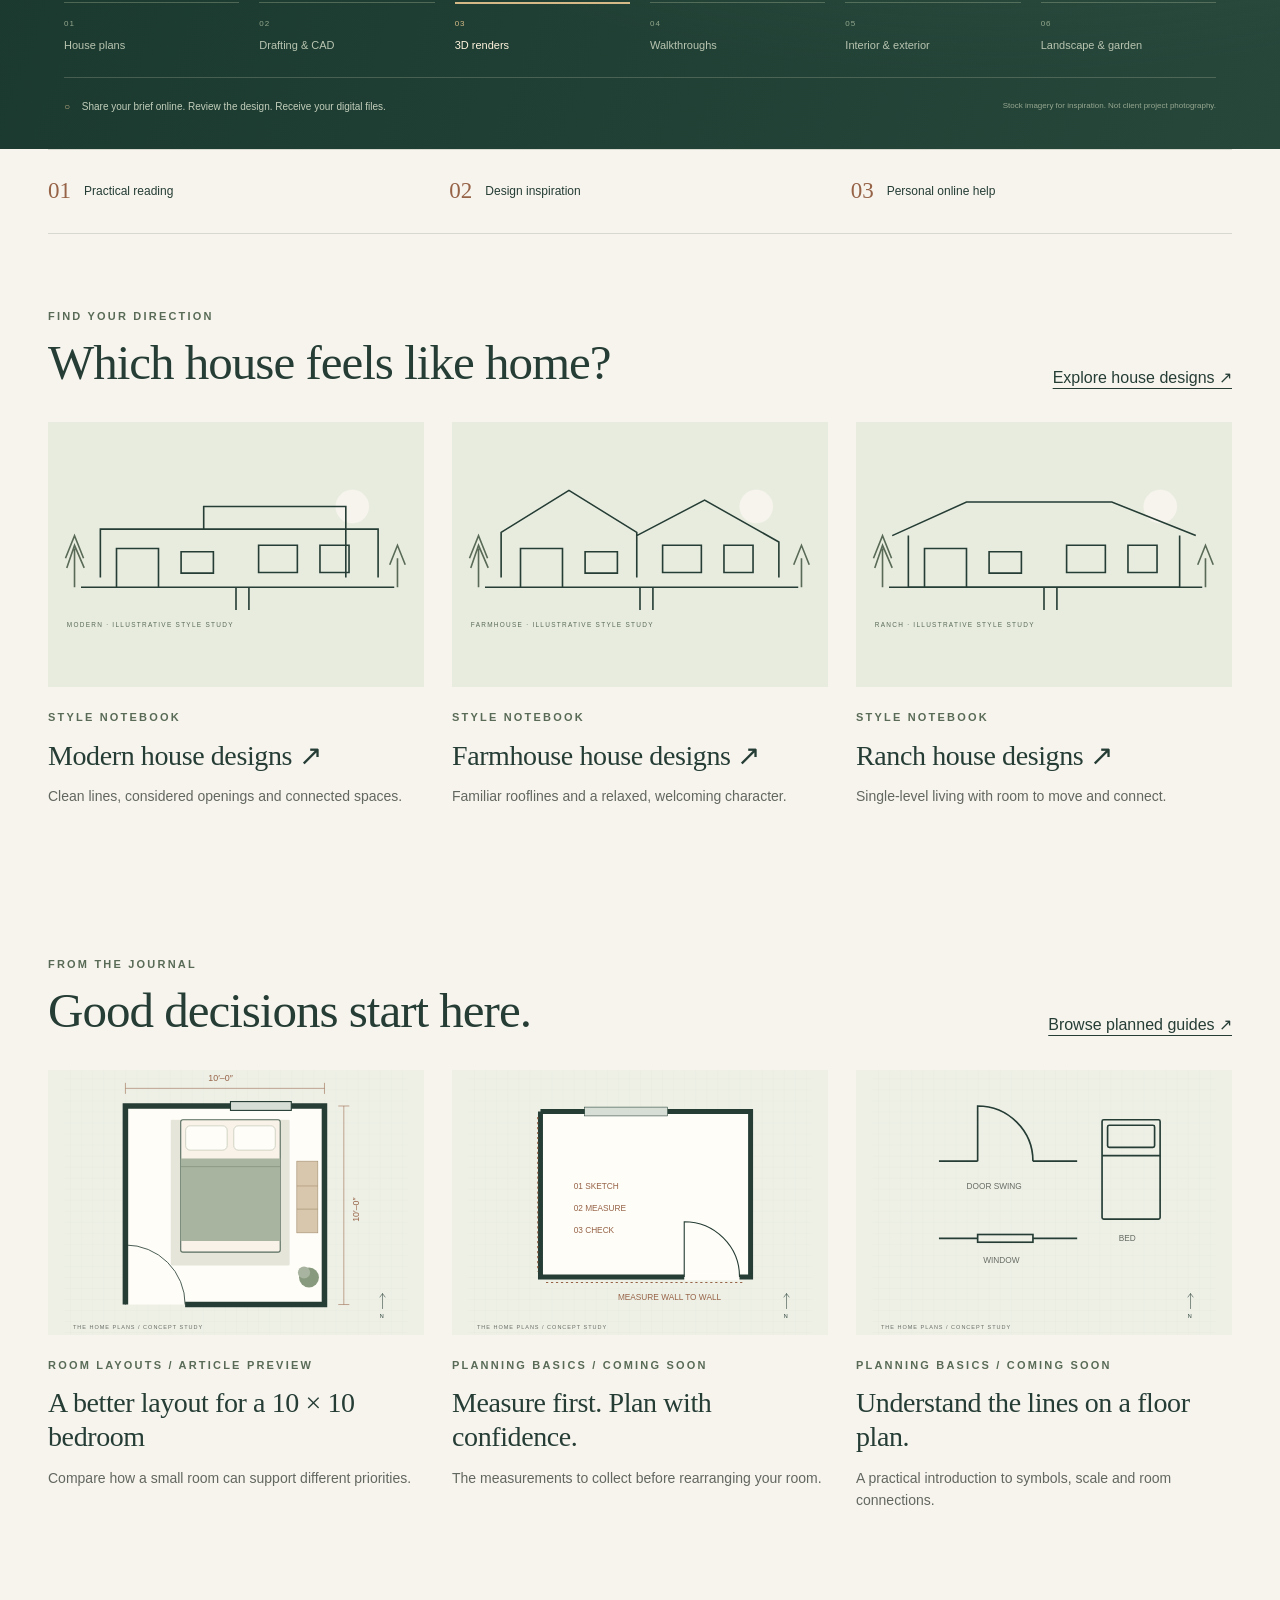
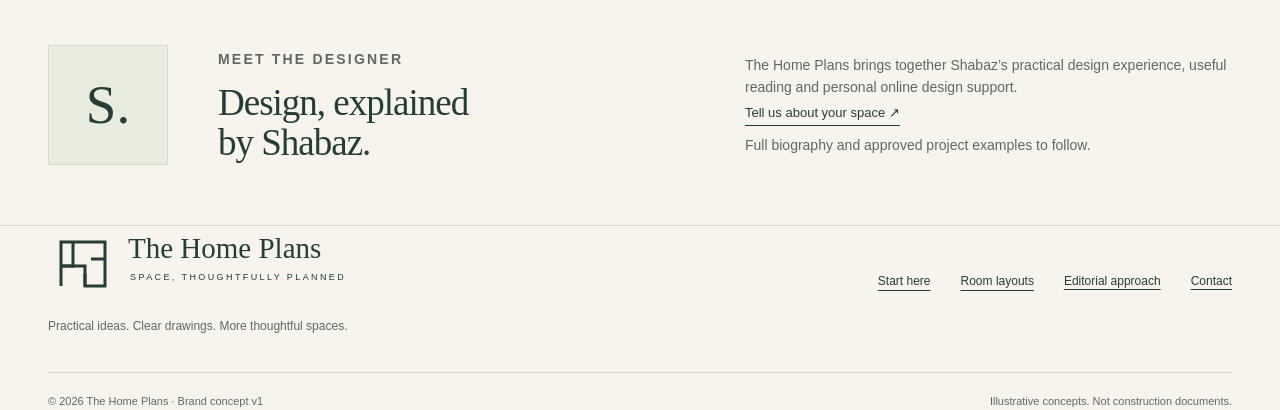
==== commit 5f882a40: "Make service rotation pause only through explicit Pause control" ====
--- a/index.html
+++ b/index.html
@@ -1 +1 @@
-<!doctype html><html lang="en"><head><meta charset="utf-8"/><meta name="viewport" content="width=device-width,initial-scale=1"/><meta name="robots" content="noindex,nofollow"/><meta name="description" content="The Home Plans brand and editorial website design preview."/><title>Thoughtful spaces, practical plans | The Home Plans</title><link rel="icon" href="assets/mark.svg" type="image/svg+xml"/><link rel="stylesheet" href="style.css"/><link rel="stylesheet" href="direction.css"/><link rel="stylesheet" href="house-build.css"/><link rel="stylesheet" href="service-fan.css"/></head><body><a class="skip" href="#main">Skip to content</a><div class="preview"><div class="wrap"><span class="status">DESIGN DIRECTION 02 · Client review</span><nav aria-label="Preview pages"><a href="index.html">Homepage</a><a href="article.html">Article template</a><a href="brand.html">Brand guide</a></nav></div></div><header><div class="wrap"><a class="logo" href="index.html" aria-label="The Home Plans home"><img src="assets/logo.svg" alt="The Home Plans" width="390" height="76"/></a><button class="menu-toggle" aria-expanded="false" aria-controls="main-nav">Menu ☰</button><nav id="main-nav" aria-label="Main navigation"><a href="blog.html">Journal</a><a href="designs.html">House designs</a><a href="services.html">Online services</a><a href="index.html#about">About</a><button class="search-trigger" aria-label="Search guides">Search</button></nav></div></header><main id="main"><section class="build-story" aria-labelledby="build-title"><div class="build-pin"><div class="build-grid" aria-hidden="true"></div><div class="build-copy"><p class="build-eyebrow">THE HOME PLANS / FROM VISION TO FORM</p><h1 id="build-title">A considered plan. <br><em>An extraordinary home.</em></h1><p class="build-lead">Custom home plans and architectural visualizations. Designed around the way you live.</p><a href="services.html" class="build-cta">Plan your home <span aria-hidden="true">&#8599;</span></a></div><a href="#after-build" class="build-skip">Skip experience &#8599;</a><div id="villa-scene" role="img" aria-label="A contemporary courtyard villa built from the adjoining floor plan"><span class="build-loader">Preparing the architectural model…</span></div><div class="plan-sheet"><div class="plan-top"><span>COURTYARD HOUSE</span><span>CONCEPT / 01</span></div><svg id="villa-plan" viewBox="-11 -8 23 20" role="img" aria-label="Concept floor plan matching the 3D villa"><g id="plan-content"></g></svg><div class="plan-bottom"><span>18 × 12 m footprint</span><span>2 bedrooms · Open living</span></div></div><div class="build-scene-label"><span class="build-dot"></span><span id="build-scene-label">THE DRAWING</span></div><div class="build-footer"><div class="build-status"><span id="build-number">01 / 05</span><h2 id="build-caption">Every home begins with a line.</h2><span id="build-hint">Scroll to draw. Keep going to build. ?</span></div><nav class="build-stages" aria-label="Construction stages"><button data-build-stage="0" aria-pressed="true"><i></i><span>01 / Draw</span></button><button data-build-stage="1" aria-pressed="false"><i></i><span>02 / Structure</span></button><button data-build-stage="2" aria-pressed="false"><i></i><span>03 / Glazing</span></button><button data-build-stage="3" aria-pressed="false"><i></i><span>04 / Roof</span></button><button data-build-stage="4" aria-pressed="false"><i></i><span>05 / Home</span></button></nav><div class="build-fine"><span>One shared layout. From floor plan to 3D.</span><span>Illustrative design concept · Not construction documents</span></div></div></div></section><div id="after-build" tabindex="-1"></div><section class="service-fan" id="our-services" aria-labelledby="sf-heading"><div class="sf-bridge" aria-hidden="true"><span></span><i></i></div><div class="sf-wrap"><div class="sf-heading"><div><p class="sf-overline">THE ONLINE DESIGN STUDIO</p><h2 id="sf-heading">The plan is just<br><em>the beginning.</em></h2></div><div class="sf-intro"><p>From your first sketch to the final visualization.<br>Choose the design help your home needs.</p><a href="services.html">Explore all services <span aria-hidden="true">&#8599;</span></a></div></div><div class="sf-workspace"><div class="sf-details"><article class="sf-panel" id="sf-panel-0" role="tabpanel" aria-labelledby="sf-tab-0"><p class="sf-overline">01 / ONLINE DESIGN SERVICE</p><h3>Custom house plans</h3><p class="sf-description">A home shaped around your rooms, routines and the space you have.</p><ul><li>Custom home floor plans</li><li>Layout modifications</li><li>ADU & garage-conversion concepts</li></ul><a class="sf-detail-link" href="services.html#service-01">Explore this service <span aria-hidden="true">&#8599;</span></a></article><article class="sf-panel" id="sf-panel-1" role="tabpanel" aria-labelledby="sf-tab-1" hidden><p class="sf-overline">02 / ONLINE DESIGN SERVICE</p><h3>2D drafting & CAD</h3><p class="sf-description">Turn your sketches and existing drawings into clear, editable digital plans.</p><ul><li>Hand sketch to CAD</li><li>PDF-to-CAD redraws</li><li>Old blueprint digitizing</li></ul><a class="sf-detail-link" href="services.html#service-cad">Explore this service <span aria-hidden="true">&#8599;</span></a></article><article class="sf-panel" id="sf-panel-2" role="tabpanel" aria-labelledby="sf-tab-2" hidden><p class="sf-overline">03 / ONLINE DESIGN SERVICE</p><h3>3D architectural renders</h3><p class="sf-description">See the design, materials and proportions before your project moves forward.</p><ul><li>Exterior visualizations</li><li>Interior 3D renders</li><li>3D floor plans</li></ul><a class="sf-detail-link" href="services.html#service-03">Explore this service <span aria-hidden="true">&#8599;</span></a></article><article class="sf-panel" id="sf-panel-3" role="tabpanel" aria-labelledby="sf-tab-3" hidden><p class="sf-overline">04 / ONLINE DESIGN SERVICE</p><h3>Walkthroughs & 360 tours</h3><p class="sf-description">Experience how spaces connect, with a moving view through your proposed design.</p><ul><li>3D walkthrough animations</li><li>360 virtual tours</li><li>Property presentation visuals</li></ul><a class="sf-detail-link" href="services.html#service-walkthroughs">Explore this service <span aria-hidden="true">&#8599;</span></a></article><article class="sf-panel" id="sf-panel-4" role="tabpanel" aria-labelledby="sf-tab-4" hidden><p class="sf-overline">05 / ONLINE DESIGN SERVICE</p><h3>Interior & exterior design</h3><p class="sf-description">Bring layouts, finishes and a consistent visual direction together.</p><ul><li>Furniture layouts</li><li>Mood boards & finishes</li><li>Interior & exterior concepts</li></ul><a class="sf-detail-link" href="services.html#service-02">Explore this service <span aria-hidden="true">&#8599;</span></a></article><article class="sf-panel" id="sf-panel-5" role="tabpanel" aria-labelledby="sf-tab-5" hidden><p class="sf-overline">06 / ONLINE DESIGN SERVICE</p><h3>Landscape & garden design</h3><p class="sf-description">Give your outdoor space the same considered attention as your home.</p><ul><li>Backyard & garden layouts</li><li>Pool & outdoor kitchen concepts</li><li>3D garden visualization</li></ul><a class="sf-detail-link" href="services.html#service-04">Explore this service <span aria-hidden="true">&#8599;</span></a></article></div><div class="sf-visual"><div class="sf-orbit" aria-hidden="true"></div><div class="sf-deck" aria-hidden="true"><button type="button" class="sf-card" data-card="0" tabindex="-1" aria-label="Show Custom house plans"><span class="sf-card-face"><img src="assets/services/custom-plans.webp" alt="" loading="lazy" decoding="async" width="700" height="900"><span class="sf-card-shade"></span><span class="sf-card-top">THE HOME PLANS <b>01</b></span><span class="sf-card-bottom"><span>DESIGN / VISUALIZE / REFINE</span><strong>Custom house plans</strong><i aria-hidden="true">&#8599;</i></span></span></button><button type="button" class="sf-card" data-card="1" tabindex="-1" aria-label="Show 2D drafting & CAD"><span class="sf-card-face"><img src="assets/services/cad-drafting.webp" alt="" loading="lazy" decoding="async" width="700" height="900"><span class="sf-card-shade"></span><span class="sf-card-top">THE HOME PLANS <b>02</b></span><span class="sf-card-bottom"><span>DESIGN / VISUALIZE / REFINE</span><strong>2D drafting & CAD</strong><i aria-hidden="true">&#8599;</i></span></span></button><button type="button" class="sf-card" data-card="2" tabindex="-1" aria-label="Show 3D architectural renders"><span class="sf-card-face"><img src="assets/services/renders.webp" alt="" loading="lazy" decoding="async" width="700" height="900"><span class="sf-card-shade"></span><span class="sf-card-top">THE HOME PLANS <b>03</b></span><span class="sf-card-bottom"><span>DESIGN / VISUALIZE / REFINE</span><strong>3D architectural renders</strong><i aria-hidden="true">&#8599;</i></span></span></button><button type="button" class="sf-card" data-card="3" tabindex="-1" aria-label="Show Walkthroughs & 360 tours"><span class="sf-card-face"><img src="assets/services/walkthroughs.webp" alt="" loading="lazy" decoding="async" width="700" height="900"><span class="sf-card-shade"></span><span class="sf-card-top">THE HOME PLANS <b>04</b></span><span class="sf-card-bottom"><span>DESIGN / VISUALIZE / REFINE</span><strong>Walkthroughs & 360 tours</strong><i aria-hidden="true">&#8599;</i></span></span></button><button type="button" class="sf-card" data-card="4" tabindex="-1" aria-label="Show Interior & exterior design"><span class="sf-card-face"><img src="assets/services/interior.webp" alt="" loading="lazy" decoding="async" width="700" height="900"><span class="sf-card-shade"></span><span class="sf-card-top">THE HOME PLANS <b>05</b></span><span class="sf-card-bottom"><span>DESIGN / VISUALIZE / REFINE</span><strong>Interior & exterior design</strong><i aria-hidden="true">&#8599;</i></span></span></button><button type="button" class="sf-card" data-card="5" tabindex="-1" aria-label="Show Landscape & garden design"><span class="sf-card-face"><img src="assets/services/landscape.webp" alt="" loading="lazy" decoding="async" width="700" height="900"><span class="sf-card-shade"></span><span class="sf-card-top">THE HOME PLANS <b>06</b></span><span class="sf-card-bottom"><span>DESIGN / VISUALIZE / REFINE</span><strong>Landscape & garden design</strong><i aria-hidden="true">&#8599;</i></span></span></button></div><div class="sf-carousel-controls"><button type="button" data-sf-prev aria-label="Previous service">&#8592;</button><span><b id="sf-current">01</b> / 06</span><button type="button" data-sf-next aria-label="Next service">&#8594;</button><button type="button" data-sf-auto aria-label="Pause automatic service rotation">Pause</button></div></div></div><div class="sf-tabs" role="tablist" aria-label="Choose an online design service"><button type="button" role="tab" id="sf-tab-0" aria-controls="sf-panel-0" aria-selected="true" tabindex="0"><span>01</span>House plans</button><button type="button" role="tab" id="sf-tab-1" aria-controls="sf-panel-1" aria-selected="false" tabindex="-1"><span>02</span>Drafting & CAD</button><button type="button" role="tab" id="sf-tab-2" aria-controls="sf-panel-2" aria-selected="false" tabindex="-1"><span>03</span>3D renders</button><button type="button" role="tab" id="sf-tab-3" aria-controls="sf-panel-3" aria-selected="false" tabindex="-1"><span>04</span>Walkthroughs</button><button type="button" role="tab" id="sf-tab-4" aria-controls="sf-panel-4" aria-selected="false" tabindex="-1"><span>05</span>Interior & exterior</button><button type="button" role="tab" id="sf-tab-5" aria-controls="sf-panel-5" aria-selected="false" tabindex="-1"><span>06</span>Landscape & garden</button></div><div class="sf-bottom"><p><span aria-hidden="true">&#9675;</span> Share your brief online. Review the design. Receive your digital files.</p><small>Stock imagery for inspiration. Not client project photography.</small></div></div></section><div class="wrap"><div class="principles"><span><b>01</b> Practical reading</span><span><b>02</b> Design inspiration</span><span><b>03</b> Personal online help</span></div></div><section class="wrap section"><div class="section-head"><div><p class="eyebrow">Find your direction</p><h2 id="collections">Which house feels like home?</h2></div><a href="designs.html">Explore house designs ↗</a></div><div class="cards"><article class="card"><a class="picture" href="modern.html"><img src="assets/modern.svg" alt="Original modern elevation concept illustration" width="580" height="260" loading="lazy"></a><span class="eyebrow">Style notebook</span><h3><a href="modern.html">Modern house designs ↗</a></h3><p>Clean lines, considered openings and connected spaces.</p></article><article class="card"><a class="picture" href="farmhouse.html"><img src="assets/farmhouse.svg" alt="Original farmhouse elevation concept illustration" width="580" height="260" loading="lazy"></a><span class="eyebrow">Style notebook</span><h3><a href="farmhouse.html">Farmhouse house designs ↗</a></h3><p>Familiar rooflines and a relaxed, welcoming character.</p></article><article class="card"><a class="picture" href="ranch.html"><img src="assets/ranch.svg" alt="Original ranch elevation concept illustration" width="580" height="260" loading="lazy"></a><span class="eyebrow">Style notebook</span><h3><a href="ranch.html">Ranch house designs ↗</a></h3><p>Single-level living with room to move and connect.</p></article></div></section><section class="wrap section"><div class="section-head"><div><p class="eyebrow">From the journal</p><h2>Good decisions start here.</h2></div><a href="blog.html">Browse planned guides ↗</a></div><div class="cards"><article class="card"><a href="article.html"><img src="assets/bedroom.svg" width="680" height="530" alt="Illustrative bedroom layout" loading="lazy"></a><span class="eyebrow">Room layouts / Article preview</span><h3><a href="article.html">A better layout for a 10 × 10 bedroom</a></h3><p>Compare how a small room can support different priorities.</p></article><article class="card"><img src="assets/measure.svg" width="680" height="530" alt="Room measurement illustration" loading="lazy"><span class="eyebrow">Planning basics / Coming soon</span><h3>Measure first. Plan with confidence.</h3><p>The measurements to collect before rearranging your room.</p></article><article class="card"><img src="assets/symbols.svg" width="680" height="530" alt="Floor plan symbol illustration" loading="lazy"><span class="eyebrow">Planning basics / Coming soon</span><h3>Understand the lines on a floor plan.</h3><p>A practical introduction to symbols, scale and room connections.</p></article></div></section><section class="wrap author-block" id="about"><div class="monogram">S.</div><div><p class="eyebrow">Meet the designer</p><h2>Design, explained<br>by Shabaz.</h2></div><div><p>The Home Plans brings together Shabaz’s practical design experience, useful reading and personal online design support.</p><a class="text-link" href="services.html#enquiry">Tell us about your space ↗</a><p class="small-note">Full biography and approved project examples to follow.</p></div></section></main><footer class="wrap"><div class="footer-top"><div><a href="index.html" class="logo"><img src="assets/logo.svg" alt="The Home Plans" width="390" height="76"/></a><p>Practical ideas. Clear drawings. More thoughtful spaces.</p></div><nav aria-label="Footer"><a href="start-here.html">Start here</a><a href="blog.html">Room layouts</a><button class="plain-btn" data-info="editorial">Editorial approach</button><button class="plain-btn" data-info="contact">Contact</button></nav></div><div class="bottom"><span>© 2026 The Home Plans · Brand concept v1</span><span>Illustrative concepts. Not construction documents.</span></div></footer><dialog id="search-dialog" aria-labelledby="search-title"><button class="close" aria-label="Close search">×</button><h2 id="search-title">Find your next step.</h2><label for="search-input" class="eyebrow">Search the planned guide library</label><input id="search-input" class="searchbox" type="search" placeholder="Try bedroom, measure or symbols…"/><ul class="results" id="search-results"></ul><p id="search-count" aria-live="polite"></p></dialog><dialog id="info-dialog" aria-labelledby="info-title"><button class="close" aria-label="Close details">×</button><span class="eyebrow" id="info-label">Preview note</span><h2 id="info-title"></h2><p id="info-body"></p><button class="button secondary" data-close>Back to exploring</button></dialog><div class="status-toast" role="status" aria-live="polite"></div><script src="guides.js"></script><script src="app.js"></script><script type="module" src="house-build.js"></script><script src="service-fan.js?v=auto-2"></script></body></html>+<!doctype html><html lang="en"><head><meta charset="utf-8"/><meta name="viewport" content="width=device-width,initial-scale=1"/><meta name="robots" content="noindex,nofollow"/><meta name="description" content="The Home Plans brand and editorial website design preview."/><title>Thoughtful spaces, practical plans | The Home Plans</title><link rel="icon" href="assets/mark.svg" type="image/svg+xml"/><link rel="stylesheet" href="style.css"/><link rel="stylesheet" href="direction.css"/><link rel="stylesheet" href="house-build.css"/><link rel="stylesheet" href="service-fan.css"/></head><body><a class="skip" href="#main">Skip to content</a><div class="preview"><div class="wrap"><span class="status">DESIGN DIRECTION 02 · Client review</span><nav aria-label="Preview pages"><a href="index.html">Homepage</a><a href="article.html">Article template</a><a href="brand.html">Brand guide</a></nav></div></div><header><div class="wrap"><a class="logo" href="index.html" aria-label="The Home Plans home"><img src="assets/logo.svg" alt="The Home Plans" width="390" height="76"/></a><button class="menu-toggle" aria-expanded="false" aria-controls="main-nav">Menu ☰</button><nav id="main-nav" aria-label="Main navigation"><a href="blog.html">Journal</a><a href="designs.html">House designs</a><a href="services.html">Online services</a><a href="index.html#about">About</a><button class="search-trigger" aria-label="Search guides">Search</button></nav></div></header><main id="main"><section class="build-story" aria-labelledby="build-title"><div class="build-pin"><div class="build-grid" aria-hidden="true"></div><div class="build-copy"><p class="build-eyebrow">THE HOME PLANS / FROM VISION TO FORM</p><h1 id="build-title">A considered plan. <br><em>An extraordinary home.</em></h1><p class="build-lead">Custom home plans and architectural visualizations. Designed around the way you live.</p><a href="services.html" class="build-cta">Plan your home <span aria-hidden="true">&#8599;</span></a></div><a href="#after-build" class="build-skip">Skip experience &#8599;</a><div id="villa-scene" role="img" aria-label="A contemporary courtyard villa built from the adjoining floor plan"><span class="build-loader">Preparing the architectural model…</span></div><div class="plan-sheet"><div class="plan-top"><span>COURTYARD HOUSE</span><span>CONCEPT / 01</span></div><svg id="villa-plan" viewBox="-11 -8 23 20" role="img" aria-label="Concept floor plan matching the 3D villa"><g id="plan-content"></g></svg><div class="plan-bottom"><span>18 × 12 m footprint</span><span>2 bedrooms · Open living</span></div></div><div class="build-scene-label"><span class="build-dot"></span><span id="build-scene-label">THE DRAWING</span></div><div class="build-footer"><div class="build-status"><span id="build-number">01 / 05</span><h2 id="build-caption">Every home begins with a line.</h2><span id="build-hint">Scroll to draw. Keep going to build. ?</span></div><nav class="build-stages" aria-label="Construction stages"><button data-build-stage="0" aria-pressed="true"><i></i><span>01 / Draw</span></button><button data-build-stage="1" aria-pressed="false"><i></i><span>02 / Structure</span></button><button data-build-stage="2" aria-pressed="false"><i></i><span>03 / Glazing</span></button><button data-build-stage="3" aria-pressed="false"><i></i><span>04 / Roof</span></button><button data-build-stage="4" aria-pressed="false"><i></i><span>05 / Home</span></button></nav><div class="build-fine"><span>One shared layout. From floor plan to 3D.</span><span>Illustrative design concept · Not construction documents</span></div></div></div></section><div id="after-build" tabindex="-1"></div><section class="service-fan" id="our-services" aria-labelledby="sf-heading"><div class="sf-bridge" aria-hidden="true"><span></span><i></i></div><div class="sf-wrap"><div class="sf-heading"><div><p class="sf-overline">THE ONLINE DESIGN STUDIO</p><h2 id="sf-heading">The plan is just<br><em>the beginning.</em></h2></div><div class="sf-intro"><p>From your first sketch to the final visualization.<br>Choose the design help your home needs.</p><a href="services.html">Explore all services <span aria-hidden="true">&#8599;</span></a></div></div><div class="sf-workspace"><div class="sf-details"><article class="sf-panel" id="sf-panel-0" role="tabpanel" aria-labelledby="sf-tab-0"><p class="sf-overline">01 / ONLINE DESIGN SERVICE</p><h3>Custom house plans</h3><p class="sf-description">A home shaped around your rooms, routines and the space you have.</p><ul><li>Custom home floor plans</li><li>Layout modifications</li><li>ADU & garage-conversion concepts</li></ul><a class="sf-detail-link" href="services.html#service-01">Explore this service <span aria-hidden="true">&#8599;</span></a></article><article class="sf-panel" id="sf-panel-1" role="tabpanel" aria-labelledby="sf-tab-1" hidden><p class="sf-overline">02 / ONLINE DESIGN SERVICE</p><h3>2D drafting & CAD</h3><p class="sf-description">Turn your sketches and existing drawings into clear, editable digital plans.</p><ul><li>Hand sketch to CAD</li><li>PDF-to-CAD redraws</li><li>Old blueprint digitizing</li></ul><a class="sf-detail-link" href="services.html#service-cad">Explore this service <span aria-hidden="true">&#8599;</span></a></article><article class="sf-panel" id="sf-panel-2" role="tabpanel" aria-labelledby="sf-tab-2" hidden><p class="sf-overline">03 / ONLINE DESIGN SERVICE</p><h3>3D architectural renders</h3><p class="sf-description">See the design, materials and proportions before your project moves forward.</p><ul><li>Exterior visualizations</li><li>Interior 3D renders</li><li>3D floor plans</li></ul><a class="sf-detail-link" href="services.html#service-03">Explore this service <span aria-hidden="true">&#8599;</span></a></article><article class="sf-panel" id="sf-panel-3" role="tabpanel" aria-labelledby="sf-tab-3" hidden><p class="sf-overline">04 / ONLINE DESIGN SERVICE</p><h3>Walkthroughs & 360 tours</h3><p class="sf-description">Experience how spaces connect, with a moving view through your proposed design.</p><ul><li>3D walkthrough animations</li><li>360 virtual tours</li><li>Property presentation visuals</li></ul><a class="sf-detail-link" href="services.html#service-walkthroughs">Explore this service <span aria-hidden="true">&#8599;</span></a></article><article class="sf-panel" id="sf-panel-4" role="tabpanel" aria-labelledby="sf-tab-4" hidden><p class="sf-overline">05 / ONLINE DESIGN SERVICE</p><h3>Interior & exterior design</h3><p class="sf-description">Bring layouts, finishes and a consistent visual direction together.</p><ul><li>Furniture layouts</li><li>Mood boards & finishes</li><li>Interior & exterior concepts</li></ul><a class="sf-detail-link" href="services.html#service-02">Explore this service <span aria-hidden="true">&#8599;</span></a></article><article class="sf-panel" id="sf-panel-5" role="tabpanel" aria-labelledby="sf-tab-5" hidden><p class="sf-overline">06 / ONLINE DESIGN SERVICE</p><h3>Landscape & garden design</h3><p class="sf-description">Give your outdoor space the same considered attention as your home.</p><ul><li>Backyard & garden layouts</li><li>Pool & outdoor kitchen concepts</li><li>3D garden visualization</li></ul><a class="sf-detail-link" href="services.html#service-04">Explore this service <span aria-hidden="true">&#8599;</span></a></article></div><div class="sf-visual"><div class="sf-orbit" aria-hidden="true"></div><div class="sf-deck" aria-hidden="true"><button type="button" class="sf-card" data-card="0" tabindex="-1" aria-label="Show Custom house plans"><span class="sf-card-face"><img src="assets/services/custom-plans.webp" alt="" loading="lazy" decoding="async" width="700" height="900"><span class="sf-card-shade"></span><span class="sf-card-top">THE HOME PLANS <b>01</b></span><span class="sf-card-bottom"><span>DESIGN / VISUALIZE / REFINE</span><strong>Custom house plans</strong><i aria-hidden="true">&#8599;</i></span></span></button><button type="button" class="sf-card" data-card="1" tabindex="-1" aria-label="Show 2D drafting & CAD"><span class="sf-card-face"><img src="assets/services/cad-drafting.webp" alt="" loading="lazy" decoding="async" width="700" height="900"><span class="sf-card-shade"></span><span class="sf-card-top">THE HOME PLANS <b>02</b></span><span class="sf-card-bottom"><span>DESIGN / VISUALIZE / REFINE</span><strong>2D drafting & CAD</strong><i aria-hidden="true">&#8599;</i></span></span></button><button type="button" class="sf-card" data-card="2" tabindex="-1" aria-label="Show 3D architectural renders"><span class="sf-card-face"><img src="assets/services/renders.webp" alt="" loading="lazy" decoding="async" width="700" height="900"><span class="sf-card-shade"></span><span class="sf-card-top">THE HOME PLANS <b>03</b></span><span class="sf-card-bottom"><span>DESIGN / VISUALIZE / REFINE</span><strong>3D architectural renders</strong><i aria-hidden="true">&#8599;</i></span></span></button><button type="button" class="sf-card" data-card="3" tabindex="-1" aria-label="Show Walkthroughs & 360 tours"><span class="sf-card-face"><img src="assets/services/walkthroughs.webp" alt="" loading="lazy" decoding="async" width="700" height="900"><span class="sf-card-shade"></span><span class="sf-card-top">THE HOME PLANS <b>04</b></span><span class="sf-card-bottom"><span>DESIGN / VISUALIZE / REFINE</span><strong>Walkthroughs & 360 tours</strong><i aria-hidden="true">&#8599;</i></span></span></button><button type="button" class="sf-card" data-card="4" tabindex="-1" aria-label="Show Interior & exterior design"><span class="sf-card-face"><img src="assets/services/interior.webp" alt="" loading="lazy" decoding="async" width="700" height="900"><span class="sf-card-shade"></span><span class="sf-card-top">THE HOME PLANS <b>05</b></span><span class="sf-card-bottom"><span>DESIGN / VISUALIZE / REFINE</span><strong>Interior & exterior design</strong><i aria-hidden="true">&#8599;</i></span></span></button><button type="button" class="sf-card" data-card="5" tabindex="-1" aria-label="Show Landscape & garden design"><span class="sf-card-face"><img src="assets/services/landscape.webp" alt="" loading="lazy" decoding="async" width="700" height="900"><span class="sf-card-shade"></span><span class="sf-card-top">THE HOME PLANS <b>06</b></span><span class="sf-card-bottom"><span>DESIGN / VISUALIZE / REFINE</span><strong>Landscape & garden design</strong><i aria-hidden="true">&#8599;</i></span></span></button></div><div class="sf-carousel-controls"><button type="button" data-sf-prev aria-label="Previous service">&#8592;</button><span><b id="sf-current">01</b> / 06</span><button type="button" data-sf-next aria-label="Next service">&#8594;</button><button type="button" data-sf-auto aria-label="Pause automatic service rotation">Pause</button></div></div></div><div class="sf-tabs" role="tablist" aria-label="Choose an online design service"><button type="button" role="tab" id="sf-tab-0" aria-controls="sf-panel-0" aria-selected="true" tabindex="0"><span>01</span>House plans</button><button type="button" role="tab" id="sf-tab-1" aria-controls="sf-panel-1" aria-selected="false" tabindex="-1"><span>02</span>Drafting & CAD</button><button type="button" role="tab" id="sf-tab-2" aria-controls="sf-panel-2" aria-selected="false" tabindex="-1"><span>03</span>3D renders</button><button type="button" role="tab" id="sf-tab-3" aria-controls="sf-panel-3" aria-selected="false" tabindex="-1"><span>04</span>Walkthroughs</button><button type="button" role="tab" id="sf-tab-4" aria-controls="sf-panel-4" aria-selected="false" tabindex="-1"><span>05</span>Interior & exterior</button><button type="button" role="tab" id="sf-tab-5" aria-controls="sf-panel-5" aria-selected="false" tabindex="-1"><span>06</span>Landscape & garden</button></div><div class="sf-bottom"><p><span aria-hidden="true">&#9675;</span> Share your brief online. Review the design. Receive your digital files.</p><small>Stock imagery for inspiration. Not client project photography.</small></div></div></section><div class="wrap"><div class="principles"><span><b>01</b> Practical reading</span><span><b>02</b> Design inspiration</span><span><b>03</b> Personal online help</span></div></div><section class="wrap section"><div class="section-head"><div><p class="eyebrow">Find your direction</p><h2 id="collections">Which house feels like home?</h2></div><a href="designs.html">Explore house designs ↗</a></div><div class="cards"><article class="card"><a class="picture" href="modern.html"><img src="assets/modern.svg" alt="Original modern elevation concept illustration" width="580" height="260" loading="lazy"></a><span class="eyebrow">Style notebook</span><h3><a href="modern.html">Modern house designs ↗</a></h3><p>Clean lines, considered openings and connected spaces.</p></article><article class="card"><a class="picture" href="farmhouse.html"><img src="assets/farmhouse.svg" alt="Original farmhouse elevation concept illustration" width="580" height="260" loading="lazy"></a><span class="eyebrow">Style notebook</span><h3><a href="farmhouse.html">Farmhouse house designs ↗</a></h3><p>Familiar rooflines and a relaxed, welcoming character.</p></article><article class="card"><a class="picture" href="ranch.html"><img src="assets/ranch.svg" alt="Original ranch elevation concept illustration" width="580" height="260" loading="lazy"></a><span class="eyebrow">Style notebook</span><h3><a href="ranch.html">Ranch house designs ↗</a></h3><p>Single-level living with room to move and connect.</p></article></div></section><section class="wrap section"><div class="section-head"><div><p class="eyebrow">From the journal</p><h2>Good decisions start here.</h2></div><a href="blog.html">Browse planned guides ↗</a></div><div class="cards"><article class="card"><a href="article.html"><img src="assets/bedroom.svg" width="680" height="530" alt="Illustrative bedroom layout" loading="lazy"></a><span class="eyebrow">Room layouts / Article preview</span><h3><a href="article.html">A better layout for a 10 × 10 bedroom</a></h3><p>Compare how a small room can support different priorities.</p></article><article class="card"><img src="assets/measure.svg" width="680" height="530" alt="Room measurement illustration" loading="lazy"><span class="eyebrow">Planning basics / Coming soon</span><h3>Measure first. Plan with confidence.</h3><p>The measurements to collect before rearranging your room.</p></article><article class="card"><img src="assets/symbols.svg" width="680" height="530" alt="Floor plan symbol illustration" loading="lazy"><span class="eyebrow">Planning basics / Coming soon</span><h3>Understand the lines on a floor plan.</h3><p>A practical introduction to symbols, scale and room connections.</p></article></div></section><section class="wrap author-block" id="about"><div class="monogram">S.</div><div><p class="eyebrow">Meet the designer</p><h2>Design, explained<br>by Shabaz.</h2></div><div><p>The Home Plans brings together Shabaz’s practical design experience, useful reading and personal online design support.</p><a class="text-link" href="services.html#enquiry">Tell us about your space ↗</a><p class="small-note">Full biography and approved project examples to follow.</p></div></section></main><footer class="wrap"><div class="footer-top"><div><a href="index.html" class="logo"><img src="assets/logo.svg" alt="The Home Plans" width="390" height="76"/></a><p>Practical ideas. Clear drawings. More thoughtful spaces.</p></div><nav aria-label="Footer"><a href="start-here.html">Start here</a><a href="blog.html">Room layouts</a><button class="plain-btn" data-info="editorial">Editorial approach</button><button class="plain-btn" data-info="contact">Contact</button></nav></div><div class="bottom"><span>© 2026 The Home Plans · Brand concept v1</span><span>Illustrative concepts. Not construction documents.</span></div></footer><dialog id="search-dialog" aria-labelledby="search-title"><button class="close" aria-label="Close search">×</button><h2 id="search-title">Find your next step.</h2><label for="search-input" class="eyebrow">Search the planned guide library</label><input id="search-input" class="searchbox" type="search" placeholder="Try bedroom, measure or symbols…"/><ul class="results" id="search-results"></ul><p id="search-count" aria-live="polite"></p></dialog><dialog id="info-dialog" aria-labelledby="info-title"><button class="close" aria-label="Close details">×</button><span class="eyebrow" id="info-label">Preview note</span><h2 id="info-title"></h2><p id="info-body"></p><button class="button secondary" data-close>Back to exploring</button></dialog><div class="status-toast" role="status" aria-live="polite"></div><script src="guides.js"></script><script src="app.js"></script><script type="module" src="house-build.js"></script><script src="service-fan-auto.js?v=click-only-3"></script></body></html>
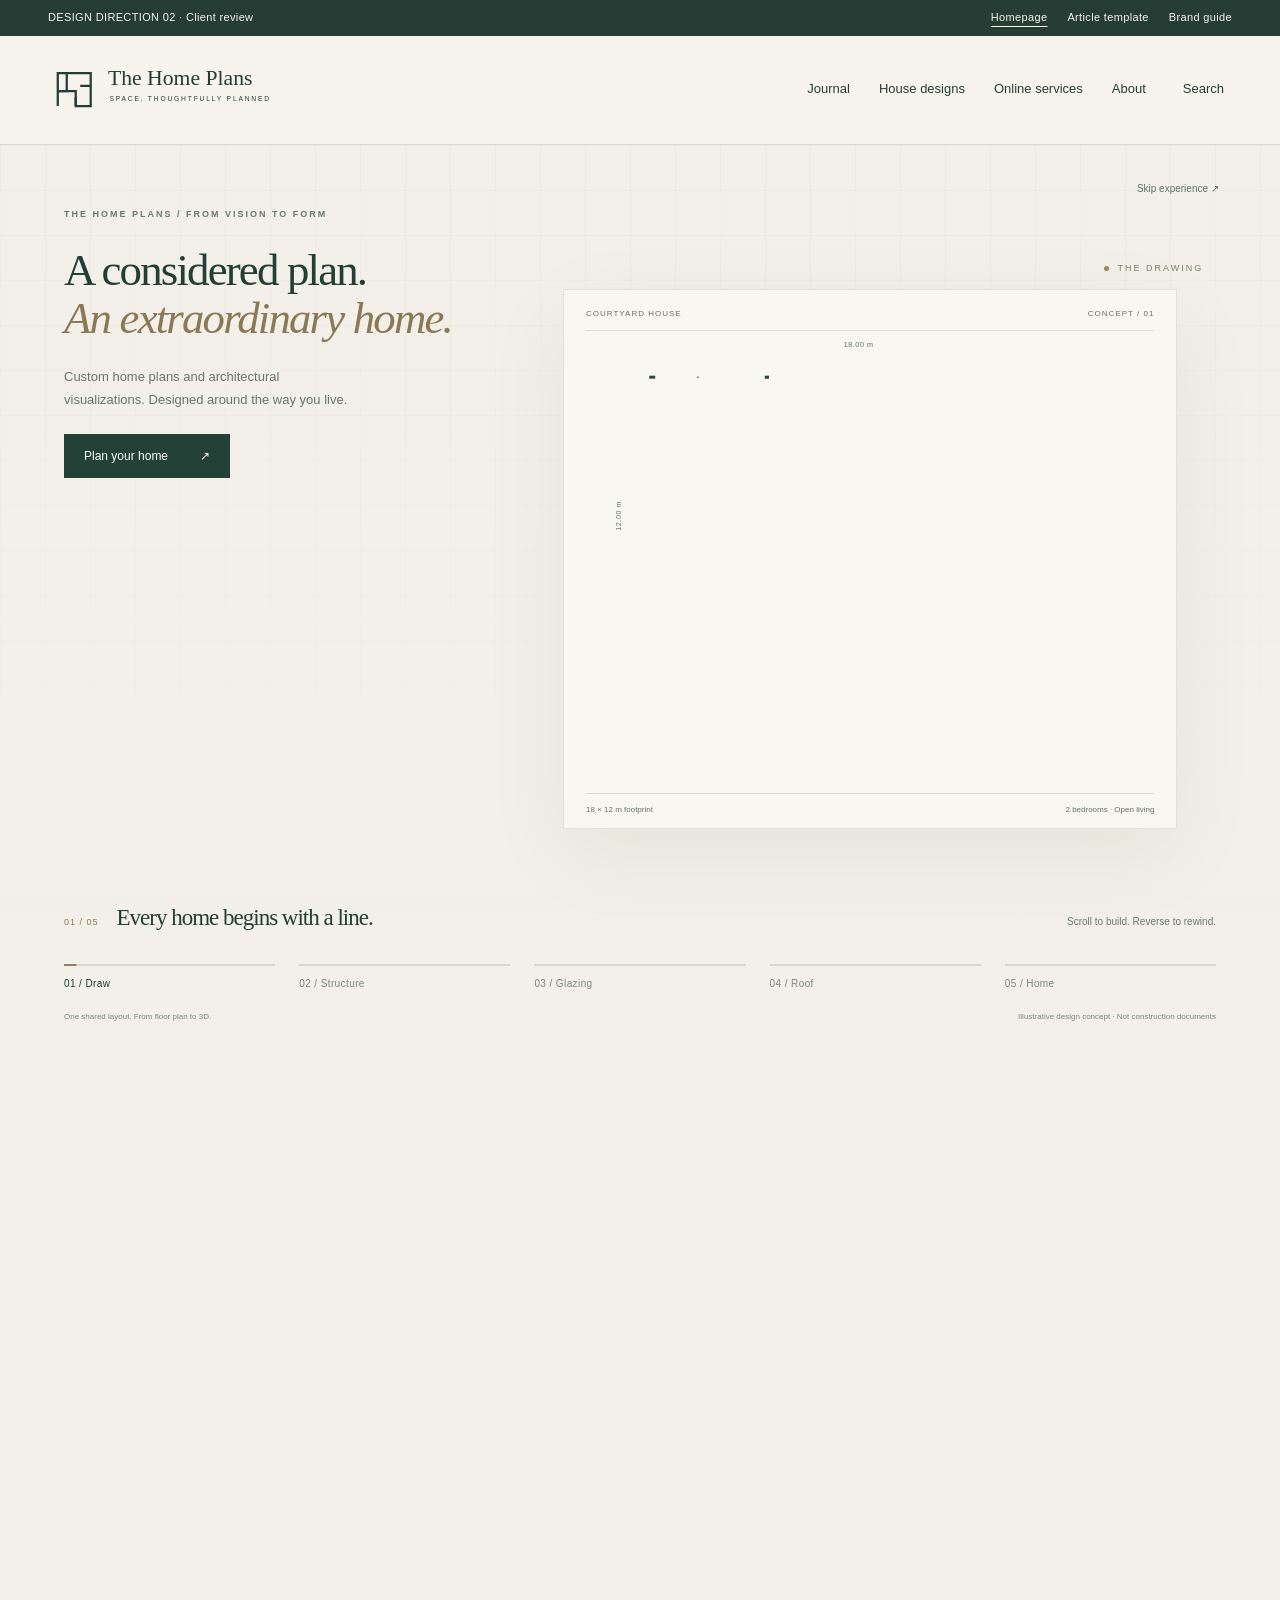
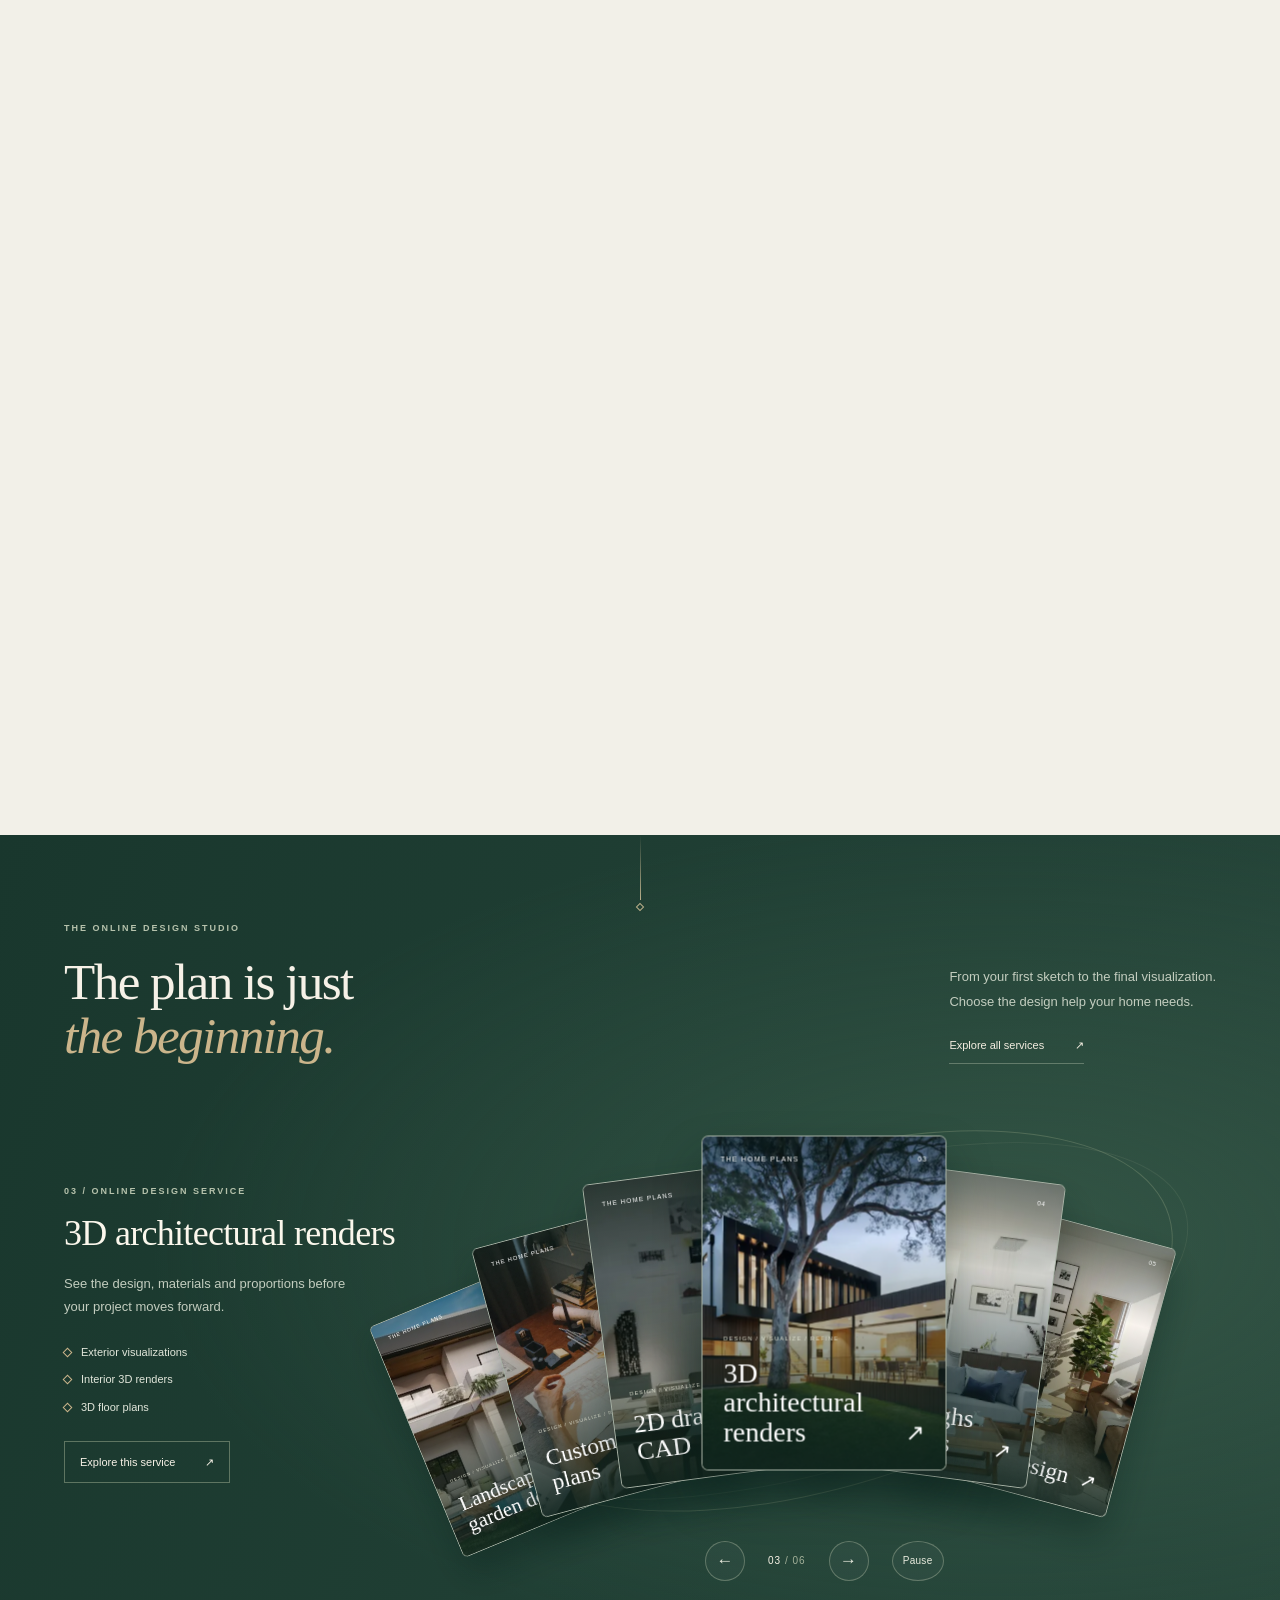
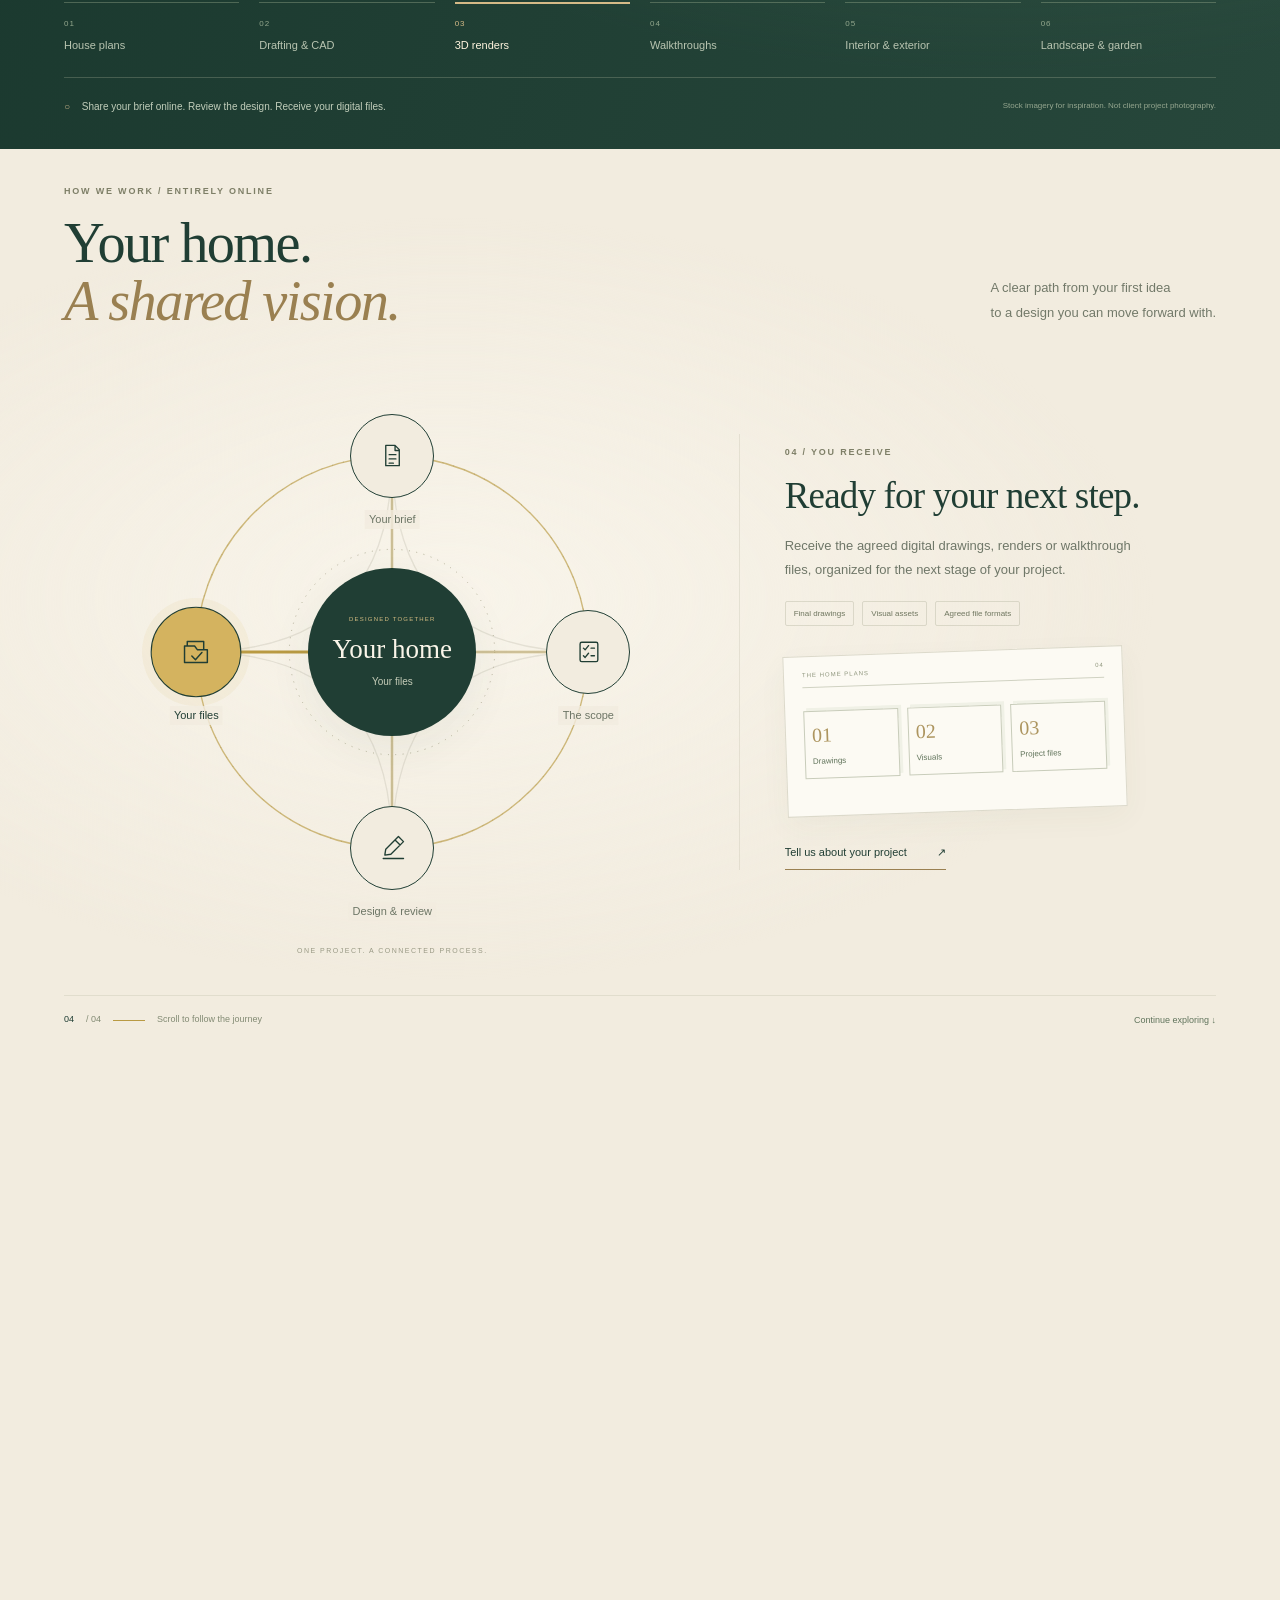
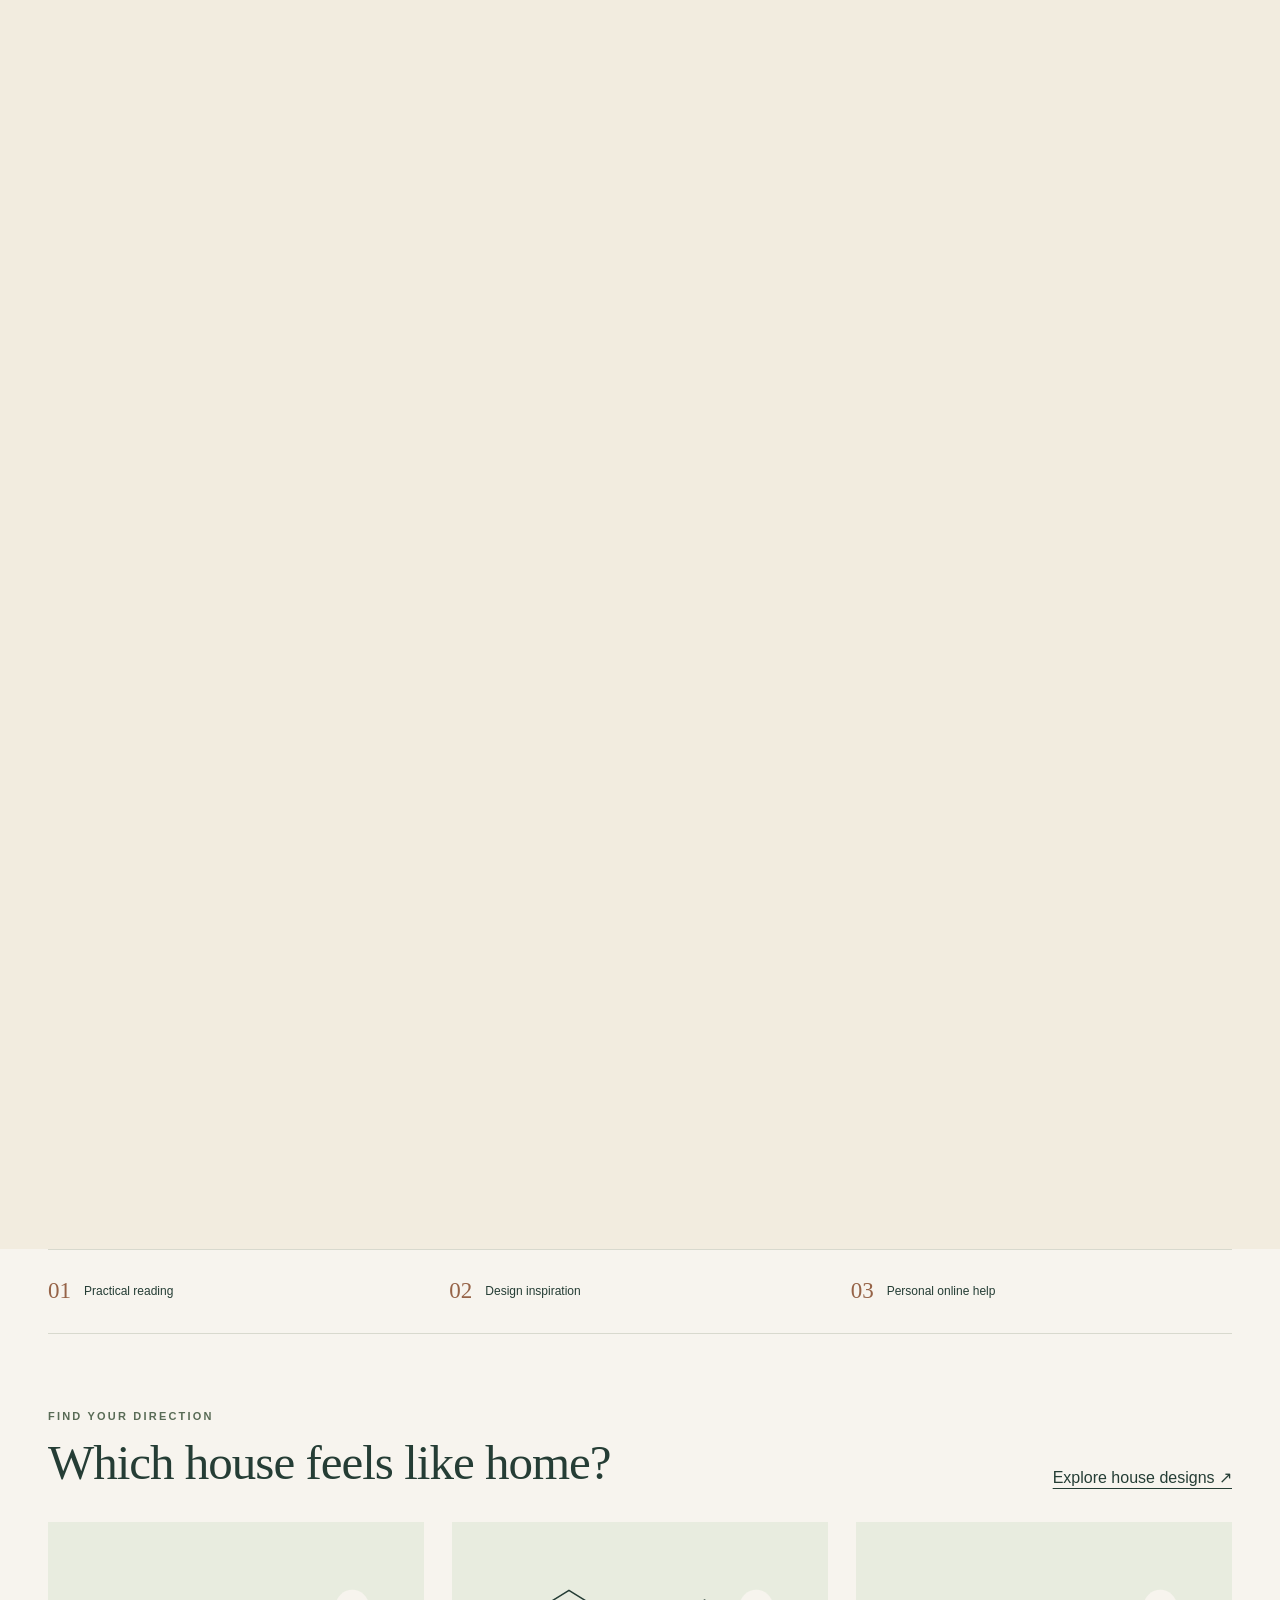
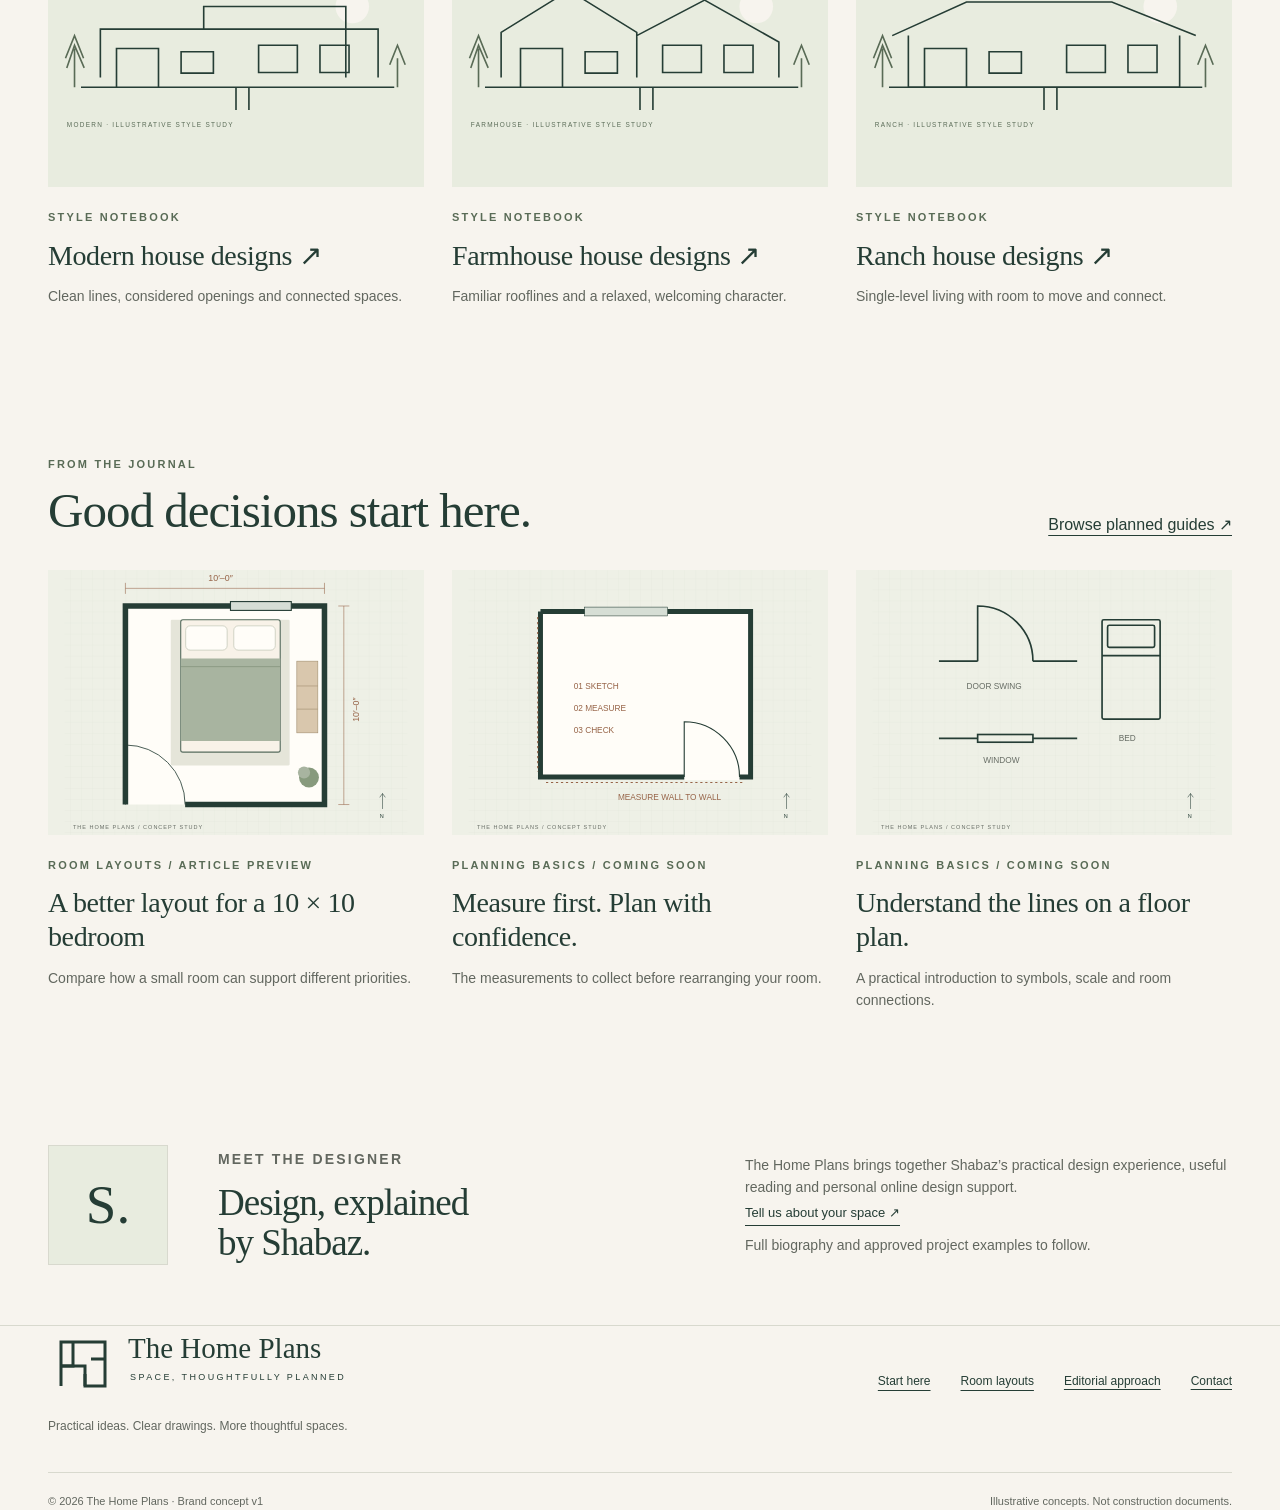
==== commit 96a0f05a: "Add branded scroll-linked circular design-process graph after services" ====
--- a/index.html
+++ b/index.html
@@ -1 +1 @@
-<!doctype html><html lang="en"><head><meta charset="utf-8"/><meta name="viewport" content="width=device-width,initial-scale=1"/><meta name="robots" content="noindex,nofollow"/><meta name="description" content="The Home Plans brand and editorial website design preview."/><title>Thoughtful spaces, practical plans | The Home Plans</title><link rel="icon" href="assets/mark.svg" type="image/svg+xml"/><link rel="stylesheet" href="style.css"/><link rel="stylesheet" href="direction.css"/><link rel="stylesheet" href="house-build.css"/><link rel="stylesheet" href="service-fan.css"/></head><body><a class="skip" href="#main">Skip to content</a><div class="preview"><div class="wrap"><span class="status">DESIGN DIRECTION 02 · Client review</span><nav aria-label="Preview pages"><a href="index.html">Homepage</a><a href="article.html">Article template</a><a href="brand.html">Brand guide</a></nav></div></div><header><div class="wrap"><a class="logo" href="index.html" aria-label="The Home Plans home"><img src="assets/logo.svg" alt="The Home Plans" width="390" height="76"/></a><button class="menu-toggle" aria-expanded="false" aria-controls="main-nav">Menu ☰</button><nav id="main-nav" aria-label="Main navigation"><a href="blog.html">Journal</a><a href="designs.html">House designs</a><a href="services.html">Online services</a><a href="index.html#about">About</a><button class="search-trigger" aria-label="Search guides">Search</button></nav></div></header><main id="main"><section class="build-story" aria-labelledby="build-title"><div class="build-pin"><div class="build-grid" aria-hidden="true"></div><div class="build-copy"><p class="build-eyebrow">THE HOME PLANS / FROM VISION TO FORM</p><h1 id="build-title">A considered plan. <br><em>An extraordinary home.</em></h1><p class="build-lead">Custom home plans and architectural visualizations. Designed around the way you live.</p><a href="services.html" class="build-cta">Plan your home <span aria-hidden="true">&#8599;</span></a></div><a href="#after-build" class="build-skip">Skip experience &#8599;</a><div id="villa-scene" role="img" aria-label="A contemporary courtyard villa built from the adjoining floor plan"><span class="build-loader">Preparing the architectural model…</span></div><div class="plan-sheet"><div class="plan-top"><span>COURTYARD HOUSE</span><span>CONCEPT / 01</span></div><svg id="villa-plan" viewBox="-11 -8 23 20" role="img" aria-label="Concept floor plan matching the 3D villa"><g id="plan-content"></g></svg><div class="plan-bottom"><span>18 × 12 m footprint</span><span>2 bedrooms · Open living</span></div></div><div class="build-scene-label"><span class="build-dot"></span><span id="build-scene-label">THE DRAWING</span></div><div class="build-footer"><div class="build-status"><span id="build-number">01 / 05</span><h2 id="build-caption">Every home begins with a line.</h2><span id="build-hint">Scroll to draw. Keep going to build. ?</span></div><nav class="build-stages" aria-label="Construction stages"><button data-build-stage="0" aria-pressed="true"><i></i><span>01 / Draw</span></button><button data-build-stage="1" aria-pressed="false"><i></i><span>02 / Structure</span></button><button data-build-stage="2" aria-pressed="false"><i></i><span>03 / Glazing</span></button><button data-build-stage="3" aria-pressed="false"><i></i><span>04 / Roof</span></button><button data-build-stage="4" aria-pressed="false"><i></i><span>05 / Home</span></button></nav><div class="build-fine"><span>One shared layout. From floor plan to 3D.</span><span>Illustrative design concept · Not construction documents</span></div></div></div></section><div id="after-build" tabindex="-1"></div><section class="service-fan" id="our-services" aria-labelledby="sf-heading"><div class="sf-bridge" aria-hidden="true"><span></span><i></i></div><div class="sf-wrap"><div class="sf-heading"><div><p class="sf-overline">THE ONLINE DESIGN STUDIO</p><h2 id="sf-heading">The plan is just<br><em>the beginning.</em></h2></div><div class="sf-intro"><p>From your first sketch to the final visualization.<br>Choose the design help your home needs.</p><a href="services.html">Explore all services <span aria-hidden="true">&#8599;</span></a></div></div><div class="sf-workspace"><div class="sf-details"><article class="sf-panel" id="sf-panel-0" role="tabpanel" aria-labelledby="sf-tab-0"><p class="sf-overline">01 / ONLINE DESIGN SERVICE</p><h3>Custom house plans</h3><p class="sf-description">A home shaped around your rooms, routines and the space you have.</p><ul><li>Custom home floor plans</li><li>Layout modifications</li><li>ADU & garage-conversion concepts</li></ul><a class="sf-detail-link" href="services.html#service-01">Explore this service <span aria-hidden="true">&#8599;</span></a></article><article class="sf-panel" id="sf-panel-1" role="tabpanel" aria-labelledby="sf-tab-1" hidden><p class="sf-overline">02 / ONLINE DESIGN SERVICE</p><h3>2D drafting & CAD</h3><p class="sf-description">Turn your sketches and existing drawings into clear, editable digital plans.</p><ul><li>Hand sketch to CAD</li><li>PDF-to-CAD redraws</li><li>Old blueprint digitizing</li></ul><a class="sf-detail-link" href="services.html#service-cad">Explore this service <span aria-hidden="true">&#8599;</span></a></article><article class="sf-panel" id="sf-panel-2" role="tabpanel" aria-labelledby="sf-tab-2" hidden><p class="sf-overline">03 / ONLINE DESIGN SERVICE</p><h3>3D architectural renders</h3><p class="sf-description">See the design, materials and proportions before your project moves forward.</p><ul><li>Exterior visualizations</li><li>Interior 3D renders</li><li>3D floor plans</li></ul><a class="sf-detail-link" href="services.html#service-03">Explore this service <span aria-hidden="true">&#8599;</span></a></article><article class="sf-panel" id="sf-panel-3" role="tabpanel" aria-labelledby="sf-tab-3" hidden><p class="sf-overline">04 / ONLINE DESIGN SERVICE</p><h3>Walkthroughs & 360 tours</h3><p class="sf-description">Experience how spaces connect, with a moving view through your proposed design.</p><ul><li>3D walkthrough animations</li><li>360 virtual tours</li><li>Property presentation visuals</li></ul><a class="sf-detail-link" href="services.html#service-walkthroughs">Explore this service <span aria-hidden="true">&#8599;</span></a></article><article class="sf-panel" id="sf-panel-4" role="tabpanel" aria-labelledby="sf-tab-4" hidden><p class="sf-overline">05 / ONLINE DESIGN SERVICE</p><h3>Interior & exterior design</h3><p class="sf-description">Bring layouts, finishes and a consistent visual direction together.</p><ul><li>Furniture layouts</li><li>Mood boards & finishes</li><li>Interior & exterior concepts</li></ul><a class="sf-detail-link" href="services.html#service-02">Explore this service <span aria-hidden="true">&#8599;</span></a></article><article class="sf-panel" id="sf-panel-5" role="tabpanel" aria-labelledby="sf-tab-5" hidden><p class="sf-overline">06 / ONLINE DESIGN SERVICE</p><h3>Landscape & garden design</h3><p class="sf-description">Give your outdoor space the same considered attention as your home.</p><ul><li>Backyard & garden layouts</li><li>Pool & outdoor kitchen concepts</li><li>3D garden visualization</li></ul><a class="sf-detail-link" href="services.html#service-04">Explore this service <span aria-hidden="true">&#8599;</span></a></article></div><div class="sf-visual"><div class="sf-orbit" aria-hidden="true"></div><div class="sf-deck" aria-hidden="true"><button type="button" class="sf-card" data-card="0" tabindex="-1" aria-label="Show Custom house plans"><span class="sf-card-face"><img src="assets/services/custom-plans.webp" alt="" loading="lazy" decoding="async" width="700" height="900"><span class="sf-card-shade"></span><span class="sf-card-top">THE HOME PLANS <b>01</b></span><span class="sf-card-bottom"><span>DESIGN / VISUALIZE / REFINE</span><strong>Custom house plans</strong><i aria-hidden="true">&#8599;</i></span></span></button><button type="button" class="sf-card" data-card="1" tabindex="-1" aria-label="Show 2D drafting & CAD"><span class="sf-card-face"><img src="assets/services/cad-drafting.webp" alt="" loading="lazy" decoding="async" width="700" height="900"><span class="sf-card-shade"></span><span class="sf-card-top">THE HOME PLANS <b>02</b></span><span class="sf-card-bottom"><span>DESIGN / VISUALIZE / REFINE</span><strong>2D drafting & CAD</strong><i aria-hidden="true">&#8599;</i></span></span></button><button type="button" class="sf-card" data-card="2" tabindex="-1" aria-label="Show 3D architectural renders"><span class="sf-card-face"><img src="assets/services/renders.webp" alt="" loading="lazy" decoding="async" width="700" height="900"><span class="sf-card-shade"></span><span class="sf-card-top">THE HOME PLANS <b>03</b></span><span class="sf-card-bottom"><span>DESIGN / VISUALIZE / REFINE</span><strong>3D architectural renders</strong><i aria-hidden="true">&#8599;</i></span></span></button><button type="button" class="sf-card" data-card="3" tabindex="-1" aria-label="Show Walkthroughs & 360 tours"><span class="sf-card-face"><img src="assets/services/walkthroughs.webp" alt="" loading="lazy" decoding="async" width="700" height="900"><span class="sf-card-shade"></span><span class="sf-card-top">THE HOME PLANS <b>04</b></span><span class="sf-card-bottom"><span>DESIGN / VISUALIZE / REFINE</span><strong>Walkthroughs & 360 tours</strong><i aria-hidden="true">&#8599;</i></span></span></button><button type="button" class="sf-card" data-card="4" tabindex="-1" aria-label="Show Interior & exterior design"><span class="sf-card-face"><img src="assets/services/interior.webp" alt="" loading="lazy" decoding="async" width="700" height="900"><span class="sf-card-shade"></span><span class="sf-card-top">THE HOME PLANS <b>05</b></span><span class="sf-card-bottom"><span>DESIGN / VISUALIZE / REFINE</span><strong>Interior & exterior design</strong><i aria-hidden="true">&#8599;</i></span></span></button><button type="button" class="sf-card" data-card="5" tabindex="-1" aria-label="Show Landscape & garden design"><span class="sf-card-face"><img src="assets/services/landscape.webp" alt="" loading="lazy" decoding="async" width="700" height="900"><span class="sf-card-shade"></span><span class="sf-card-top">THE HOME PLANS <b>06</b></span><span class="sf-card-bottom"><span>DESIGN / VISUALIZE / REFINE</span><strong>Landscape & garden design</strong><i aria-hidden="true">&#8599;</i></span></span></button></div><div class="sf-carousel-controls"><button type="button" data-sf-prev aria-label="Previous service">&#8592;</button><span><b id="sf-current">01</b> / 06</span><button type="button" data-sf-next aria-label="Next service">&#8594;</button><button type="button" data-sf-auto aria-label="Pause automatic service rotation">Pause</button></div></div></div><div class="sf-tabs" role="tablist" aria-label="Choose an online design service"><button type="button" role="tab" id="sf-tab-0" aria-controls="sf-panel-0" aria-selected="true" tabindex="0"><span>01</span>House plans</button><button type="button" role="tab" id="sf-tab-1" aria-controls="sf-panel-1" aria-selected="false" tabindex="-1"><span>02</span>Drafting & CAD</button><button type="button" role="tab" id="sf-tab-2" aria-controls="sf-panel-2" aria-selected="false" tabindex="-1"><span>03</span>3D renders</button><button type="button" role="tab" id="sf-tab-3" aria-controls="sf-panel-3" aria-selected="false" tabindex="-1"><span>04</span>Walkthroughs</button><button type="button" role="tab" id="sf-tab-4" aria-controls="sf-panel-4" aria-selected="false" tabindex="-1"><span>05</span>Interior & exterior</button><button type="button" role="tab" id="sf-tab-5" aria-controls="sf-panel-5" aria-selected="false" tabindex="-1"><span>06</span>Landscape & garden</button></div><div class="sf-bottom"><p><span aria-hidden="true">&#9675;</span> Share your brief online. Review the design. Receive your digital files.</p><small>Stock imagery for inspiration. Not client project photography.</small></div></div></section><div class="wrap"><div class="principles"><span><b>01</b> Practical reading</span><span><b>02</b> Design inspiration</span><span><b>03</b> Personal online help</span></div></div><section class="wrap section"><div class="section-head"><div><p class="eyebrow">Find your direction</p><h2 id="collections">Which house feels like home?</h2></div><a href="designs.html">Explore house designs ↗</a></div><div class="cards"><article class="card"><a class="picture" href="modern.html"><img src="assets/modern.svg" alt="Original modern elevation concept illustration" width="580" height="260" loading="lazy"></a><span class="eyebrow">Style notebook</span><h3><a href="modern.html">Modern house designs ↗</a></h3><p>Clean lines, considered openings and connected spaces.</p></article><article class="card"><a class="picture" href="farmhouse.html"><img src="assets/farmhouse.svg" alt="Original farmhouse elevation concept illustration" width="580" height="260" loading="lazy"></a><span class="eyebrow">Style notebook</span><h3><a href="farmhouse.html">Farmhouse house designs ↗</a></h3><p>Familiar rooflines and a relaxed, welcoming character.</p></article><article class="card"><a class="picture" href="ranch.html"><img src="assets/ranch.svg" alt="Original ranch elevation concept illustration" width="580" height="260" loading="lazy"></a><span class="eyebrow">Style notebook</span><h3><a href="ranch.html">Ranch house designs ↗</a></h3><p>Single-level living with room to move and connect.</p></article></div></section><section class="wrap section"><div class="section-head"><div><p class="eyebrow">From the journal</p><h2>Good decisions start here.</h2></div><a href="blog.html">Browse planned guides ↗</a></div><div class="cards"><article class="card"><a href="article.html"><img src="assets/bedroom.svg" width="680" height="530" alt="Illustrative bedroom layout" loading="lazy"></a><span class="eyebrow">Room layouts / Article preview</span><h3><a href="article.html">A better layout for a 10 × 10 bedroom</a></h3><p>Compare how a small room can support different priorities.</p></article><article class="card"><img src="assets/measure.svg" width="680" height="530" alt="Room measurement illustration" loading="lazy"><span class="eyebrow">Planning basics / Coming soon</span><h3>Measure first. Plan with confidence.</h3><p>The measurements to collect before rearranging your room.</p></article><article class="card"><img src="assets/symbols.svg" width="680" height="530" alt="Floor plan symbol illustration" loading="lazy"><span class="eyebrow">Planning basics / Coming soon</span><h3>Understand the lines on a floor plan.</h3><p>A practical introduction to symbols, scale and room connections.</p></article></div></section><section class="wrap author-block" id="about"><div class="monogram">S.</div><div><p class="eyebrow">Meet the designer</p><h2>Design, explained<br>by Shabaz.</h2></div><div><p>The Home Plans brings together Shabaz’s practical design experience, useful reading and personal online design support.</p><a class="text-link" href="services.html#enquiry">Tell us about your space ↗</a><p class="small-note">Full biography and approved project examples to follow.</p></div></section></main><footer class="wrap"><div class="footer-top"><div><a href="index.html" class="logo"><img src="assets/logo.svg" alt="The Home Plans" width="390" height="76"/></a><p>Practical ideas. Clear drawings. More thoughtful spaces.</p></div><nav aria-label="Footer"><a href="start-here.html">Start here</a><a href="blog.html">Room layouts</a><button class="plain-btn" data-info="editorial">Editorial approach</button><button class="plain-btn" data-info="contact">Contact</button></nav></div><div class="bottom"><span>© 2026 The Home Plans · Brand concept v1</span><span>Illustrative concepts. Not construction documents.</span></div></footer><dialog id="search-dialog" aria-labelledby="search-title"><button class="close" aria-label="Close search">×</button><h2 id="search-title">Find your next step.</h2><label for="search-input" class="eyebrow">Search the planned guide library</label><input id="search-input" class="searchbox" type="search" placeholder="Try bedroom, measure or symbols…"/><ul class="results" id="search-results"></ul><p id="search-count" aria-live="polite"></p></dialog><dialog id="info-dialog" aria-labelledby="info-title"><button class="close" aria-label="Close details">×</button><span class="eyebrow" id="info-label">Preview note</span><h2 id="info-title"></h2><p id="info-body"></p><button class="button secondary" data-close>Back to exploring</button></dialog><div class="status-toast" role="status" aria-live="polite"></div><script src="guides.js"></script><script src="app.js"></script><script type="module" src="house-build.js"></script><script src="service-fan-auto.js?v=click-only-3"></script></body></html>+<!doctype html><html lang="en"><head><meta charset="utf-8"/><meta name="viewport" content="width=device-width,initial-scale=1"/><meta name="robots" content="noindex,nofollow"/><meta name="description" content="The Home Plans brand and editorial website design preview."/><title>Thoughtful spaces, practical plans | The Home Plans</title><link rel="icon" href="assets/mark.svg" type="image/svg+xml"/><link rel="stylesheet" href="style.css"/><link rel="stylesheet" href="direction.css"/><link rel="stylesheet" href="house-build.css"/><link rel="stylesheet" href="service-fan.css"/><link rel="stylesheet" href="process-graph.css"/></head><body><a class="skip" href="#main">Skip to content</a><div class="preview"><div class="wrap"><span class="status">DESIGN DIRECTION 02 · Client review</span><nav aria-label="Preview pages"><a href="index.html">Homepage</a><a href="article.html">Article template</a><a href="brand.html">Brand guide</a></nav></div></div><header><div class="wrap"><a class="logo" href="index.html" aria-label="The Home Plans home"><img src="assets/logo.svg" alt="The Home Plans" width="390" height="76"/></a><button class="menu-toggle" aria-expanded="false" aria-controls="main-nav">Menu ☰</button><nav id="main-nav" aria-label="Main navigation"><a href="blog.html">Journal</a><a href="designs.html">House designs</a><a href="services.html">Online services</a><a href="index.html#about">About</a><button class="search-trigger" aria-label="Search guides">Search</button></nav></div></header><main id="main"><section class="build-story" aria-labelledby="build-title"><div class="build-pin"><div class="build-grid" aria-hidden="true"></div><div class="build-copy"><p class="build-eyebrow">THE HOME PLANS / FROM VISION TO FORM</p><h1 id="build-title">A considered plan. <br><em>An extraordinary home.</em></h1><p class="build-lead">Custom home plans and architectural visualizations. Designed around the way you live.</p><a href="services.html" class="build-cta">Plan your home <span aria-hidden="true">&#8599;</span></a></div><a href="#after-build" class="build-skip">Skip experience &#8599;</a><div id="villa-scene" role="img" aria-label="A contemporary courtyard villa built from the adjoining floor plan"><span class="build-loader">Preparing the architectural model…</span></div><div class="plan-sheet"><div class="plan-top"><span>COURTYARD HOUSE</span><span>CONCEPT / 01</span></div><svg id="villa-plan" viewBox="-11 -8 23 20" role="img" aria-label="Concept floor plan matching the 3D villa"><g id="plan-content"></g></svg><div class="plan-bottom"><span>18 × 12 m footprint</span><span>2 bedrooms · Open living</span></div></div><div class="build-scene-label"><span class="build-dot"></span><span id="build-scene-label">THE DRAWING</span></div><div class="build-footer"><div class="build-status"><span id="build-number">01 / 05</span><h2 id="build-caption">Every home begins with a line.</h2><span id="build-hint">Scroll to draw. Keep going to build. ?</span></div><nav class="build-stages" aria-label="Construction stages"><button data-build-stage="0" aria-pressed="true"><i></i><span>01 / Draw</span></button><button data-build-stage="1" aria-pressed="false"><i></i><span>02 / Structure</span></button><button data-build-stage="2" aria-pressed="false"><i></i><span>03 / Glazing</span></button><button data-build-stage="3" aria-pressed="false"><i></i><span>04 / Roof</span></button><button data-build-stage="4" aria-pressed="false"><i></i><span>05 / Home</span></button></nav><div class="build-fine"><span>One shared layout. From floor plan to 3D.</span><span>Illustrative design concept · Not construction documents</span></div></div></div></section><div id="after-build" tabindex="-1"></div><section class="service-fan" id="our-services" aria-labelledby="sf-heading"><div class="sf-bridge" aria-hidden="true"><span></span><i></i></div><div class="sf-wrap"><div class="sf-heading"><div><p class="sf-overline">THE ONLINE DESIGN STUDIO</p><h2 id="sf-heading">The plan is just<br><em>the beginning.</em></h2></div><div class="sf-intro"><p>From your first sketch to the final visualization.<br>Choose the design help your home needs.</p><a href="services.html">Explore all services <span aria-hidden="true">&#8599;</span></a></div></div><div class="sf-workspace"><div class="sf-details"><article class="sf-panel" id="sf-panel-0" role="tabpanel" aria-labelledby="sf-tab-0"><p class="sf-overline">01 / ONLINE DESIGN SERVICE</p><h3>Custom house plans</h3><p class="sf-description">A home shaped around your rooms, routines and the space you have.</p><ul><li>Custom home floor plans</li><li>Layout modifications</li><li>ADU & garage-conversion concepts</li></ul><a class="sf-detail-link" href="services.html#service-01">Explore this service <span aria-hidden="true">&#8599;</span></a></article><article class="sf-panel" id="sf-panel-1" role="tabpanel" aria-labelledby="sf-tab-1" hidden><p class="sf-overline">02 / ONLINE DESIGN SERVICE</p><h3>2D drafting & CAD</h3><p class="sf-description">Turn your sketches and existing drawings into clear, editable digital plans.</p><ul><li>Hand sketch to CAD</li><li>PDF-to-CAD redraws</li><li>Old blueprint digitizing</li></ul><a class="sf-detail-link" href="services.html#service-cad">Explore this service <span aria-hidden="true">&#8599;</span></a></article><article class="sf-panel" id="sf-panel-2" role="tabpanel" aria-labelledby="sf-tab-2" hidden><p class="sf-overline">03 / ONLINE DESIGN SERVICE</p><h3>3D architectural renders</h3><p class="sf-description">See the design, materials and proportions before your project moves forward.</p><ul><li>Exterior visualizations</li><li>Interior 3D renders</li><li>3D floor plans</li></ul><a class="sf-detail-link" href="services.html#service-03">Explore this service <span aria-hidden="true">&#8599;</span></a></article><article class="sf-panel" id="sf-panel-3" role="tabpanel" aria-labelledby="sf-tab-3" hidden><p class="sf-overline">04 / ONLINE DESIGN SERVICE</p><h3>Walkthroughs & 360 tours</h3><p class="sf-description">Experience how spaces connect, with a moving view through your proposed design.</p><ul><li>3D walkthrough animations</li><li>360 virtual tours</li><li>Property presentation visuals</li></ul><a class="sf-detail-link" href="services.html#service-walkthroughs">Explore this service <span aria-hidden="true">&#8599;</span></a></article><article class="sf-panel" id="sf-panel-4" role="tabpanel" aria-labelledby="sf-tab-4" hidden><p class="sf-overline">05 / ONLINE DESIGN SERVICE</p><h3>Interior & exterior design</h3><p class="sf-description">Bring layouts, finishes and a consistent visual direction together.</p><ul><li>Furniture layouts</li><li>Mood boards & finishes</li><li>Interior & exterior concepts</li></ul><a class="sf-detail-link" href="services.html#service-02">Explore this service <span aria-hidden="true">&#8599;</span></a></article><article class="sf-panel" id="sf-panel-5" role="tabpanel" aria-labelledby="sf-tab-5" hidden><p class="sf-overline">06 / ONLINE DESIGN SERVICE</p><h3>Landscape & garden design</h3><p class="sf-description">Give your outdoor space the same considered attention as your home.</p><ul><li>Backyard & garden layouts</li><li>Pool & outdoor kitchen concepts</li><li>3D garden visualization</li></ul><a class="sf-detail-link" href="services.html#service-04">Explore this service <span aria-hidden="true">&#8599;</span></a></article></div><div class="sf-visual"><div class="sf-orbit" aria-hidden="true"></div><div class="sf-deck" aria-hidden="true"><button type="button" class="sf-card" data-card="0" tabindex="-1" aria-label="Show Custom house plans"><span class="sf-card-face"><img src="assets/services/custom-plans.webp" alt="" loading="lazy" decoding="async" width="700" height="900"><span class="sf-card-shade"></span><span class="sf-card-top">THE HOME PLANS <b>01</b></span><span class="sf-card-bottom"><span>DESIGN / VISUALIZE / REFINE</span><strong>Custom house plans</strong><i aria-hidden="true">&#8599;</i></span></span></button><button type="button" class="sf-card" data-card="1" tabindex="-1" aria-label="Show 2D drafting & CAD"><span class="sf-card-face"><img src="assets/services/cad-drafting.webp" alt="" loading="lazy" decoding="async" width="700" height="900"><span class="sf-card-shade"></span><span class="sf-card-top">THE HOME PLANS <b>02</b></span><span class="sf-card-bottom"><span>DESIGN / VISUALIZE / REFINE</span><strong>2D drafting & CAD</strong><i aria-hidden="true">&#8599;</i></span></span></button><button type="button" class="sf-card" data-card="2" tabindex="-1" aria-label="Show 3D architectural renders"><span class="sf-card-face"><img src="assets/services/renders.webp" alt="" loading="lazy" decoding="async" width="700" height="900"><span class="sf-card-shade"></span><span class="sf-card-top">THE HOME PLANS <b>03</b></span><span class="sf-card-bottom"><span>DESIGN / VISUALIZE / REFINE</span><strong>3D architectural renders</strong><i aria-hidden="true">&#8599;</i></span></span></button><button type="button" class="sf-card" data-card="3" tabindex="-1" aria-label="Show Walkthroughs & 360 tours"><span class="sf-card-face"><img src="assets/services/walkthroughs.webp" alt="" loading="lazy" decoding="async" width="700" height="900"><span class="sf-card-shade"></span><span class="sf-card-top">THE HOME PLANS <b>04</b></span><span class="sf-card-bottom"><span>DESIGN / VISUALIZE / REFINE</span><strong>Walkthroughs & 360 tours</strong><i aria-hidden="true">&#8599;</i></span></span></button><button type="button" class="sf-card" data-card="4" tabindex="-1" aria-label="Show Interior & exterior design"><span class="sf-card-face"><img src="assets/services/interior.webp" alt="" loading="lazy" decoding="async" width="700" height="900"><span class="sf-card-shade"></span><span class="sf-card-top">THE HOME PLANS <b>05</b></span><span class="sf-card-bottom"><span>DESIGN / VISUALIZE / REFINE</span><strong>Interior & exterior design</strong><i aria-hidden="true">&#8599;</i></span></span></button><button type="button" class="sf-card" data-card="5" tabindex="-1" aria-label="Show Landscape & garden design"><span class="sf-card-face"><img src="assets/services/landscape.webp" alt="" loading="lazy" decoding="async" width="700" height="900"><span class="sf-card-shade"></span><span class="sf-card-top">THE HOME PLANS <b>06</b></span><span class="sf-card-bottom"><span>DESIGN / VISUALIZE / REFINE</span><strong>Landscape & garden design</strong><i aria-hidden="true">&#8599;</i></span></span></button></div><div class="sf-carousel-controls"><button type="button" data-sf-prev aria-label="Previous service">&#8592;</button><span><b id="sf-current">01</b> / 06</span><button type="button" data-sf-next aria-label="Next service">&#8594;</button><button type="button" data-sf-auto aria-label="Pause automatic service rotation">Pause</button></div></div></div><div class="sf-tabs" role="tablist" aria-label="Choose an online design service"><button type="button" role="tab" id="sf-tab-0" aria-controls="sf-panel-0" aria-selected="true" tabindex="0"><span>01</span>House plans</button><button type="button" role="tab" id="sf-tab-1" aria-controls="sf-panel-1" aria-selected="false" tabindex="-1"><span>02</span>Drafting & CAD</button><button type="button" role="tab" id="sf-tab-2" aria-controls="sf-panel-2" aria-selected="false" tabindex="-1"><span>03</span>3D renders</button><button type="button" role="tab" id="sf-tab-3" aria-controls="sf-panel-3" aria-selected="false" tabindex="-1"><span>04</span>Walkthroughs</button><button type="button" role="tab" id="sf-tab-4" aria-controls="sf-panel-4" aria-selected="false" tabindex="-1"><span>05</span>Interior & exterior</button><button type="button" role="tab" id="sf-tab-5" aria-controls="sf-panel-5" aria-selected="false" tabindex="-1"><span>06</span>Landscape & garden</button></div><div class="sf-bottom"><p><span aria-hidden="true">&#9675;</span> Share your brief online. Review the design. Receive your digital files.</p><small>Stock imagery for inspiration. Not client project photography.</small></div></div></section><section class="process-graph" id="our-process" aria-labelledby="pg-title"><div class="pg-pin"><div class="pg-wrap"><header class="pg-heading"><div><p class="pg-kicker">HOW WE WORK / ENTIRELY ONLINE</p><h2 id="pg-title">Your home. <br><em>A shared vision.</em></h2></div><p>A clear path from your first idea<br>to a design you can move forward with.</p></header><div class="pg-layout"><div class="pg-diagram"><svg class="pg-network" viewBox="0 0 600 600" aria-hidden="true"><circle class="pg-orbit" cx="300" cy="300" r="210"/><circle class="pg-orbit pg-inner" cx="300" cy="300" r="110"/><path class="pg-curves" d="M300 90Q300 300 510 300Q300 300 300 510Q300 300 90 300Q300 300 300 90"/><path class="pg-spoke-base" d="M300 300V90"/><path class="pg-spoke-active" data-pg-line="0" d="M300 300V90" pathLength="1"/><path class="pg-spoke-base" d="M300 300H510"/><path class="pg-spoke-active" data-pg-line="1" d="M300 300H510" pathLength="1"/><path class="pg-spoke-base" d="M300 300V510"/><path class="pg-spoke-active" data-pg-line="2" d="M300 300V510" pathLength="1"/><path class="pg-spoke-base" d="M300 300H90"/><path class="pg-spoke-active" data-pg-line="3" d="M300 300H90" pathLength="1"/><circle class="pg-progress-ring" cx="300" cy="300" r="210" pathLength="1" transform="rotate(-90 300 300)"/></svg><div class="pg-heart"><span>DESIGNED TOGETHER</span><strong>Your home</strong><i id="pg-heart-label">Your brief</i></div><button type="button" class="pg-node pg-node-0" data-pg-step="0" aria-label="Step 1: Your brief" aria-pressed="true"><span class="pg-node-circle"><svg viewBox="0 0 32 32" aria-hidden="true"><path d="M8 4h11l5 5v19H8zM19 4v6h5M12 15h8M12 20h8M12 25h5"/></svg></span><span class="pg-node-label">Your brief</span></button><button type="button" class="pg-node pg-node-1" data-pg-step="1" aria-label="Step 2: The scope" aria-pressed="false"><span class="pg-node-circle"><svg viewBox="0 0 32 32" aria-hidden="true"><rect x="6" y="5" width="21" height="23" rx="2"/><path d="m10 12 2 2 4-5M19 12h4m-13 9 2 2 4-5M19 21h4"/></svg></span><span class="pg-node-label">The scope</span></button><button type="button" class="pg-node pg-node-2" data-pg-step="2" aria-label="Step 3: Design & review" aria-pressed="false"><span class="pg-node-circle"><svg viewBox="0 0 32 32" aria-hidden="true"><path d="m7 24 1-6L23 3l6 6-15 15-7 1zM19 7l6 6M5 29h24"/></svg></span><span class="pg-node-label">Design & review</span></button><button type="button" class="pg-node pg-node-3" data-pg-step="3" aria-label="Step 4: Your files" aria-pressed="false"><span class="pg-node-circle"><svg viewBox="0 0 32 32" aria-hidden="true"><path d="M4 10h11l3 4h11v14H4zM7 10V5h18v9M12 21l4 4 7-8"/></svg></span><span class="pg-node-label">Your files</span></button><span class="pg-graph-note">ONE PROJECT. A CONNECTED PROCESS.</span></div><div class="pg-information"><article class="pg-detail" data-pg-detail="0"><p class="pg-kicker">01 / YOU SHARE</p><h3>Share your vision.</h3><p class="pg-description">Tell us how you want your home to work. Your photos, measurements and references give the design a starting point.</p><div class="pg-deliverables"><span>Room requirements</span><span>Measurements</span><span>Reference images</span></div><div class="pg-document pg-document-0" aria-hidden="true"><div class="pg-doc-top"><span>THE HOME PLANS</span><span>01</span></div><div class="pg-sketch"><svg viewBox="0 0 220 100"><path d="M25 88V15h170v73zm0-37h73m0-36v73m0-51h97m-55 0v51M31 45h28V21H31zm4 29h43V60H35zm82-7h51V48h-51z"/><path class="pg-pencil" d="m174 84 26-26 7 7-26 26-10 3z"/></svg><span>YOUR IDEAS, MEASURED.</span></div></div></article><article class="pg-detail" data-pg-detail="1" hidden><p class="pg-kicker">02 / WE AGREE</p><h3>Make the plan clear.</h3><p class="pg-description">We agree the service, deliverables, fees, timeline and revision scope before design work begins.</p><div class="pg-deliverables"><span>Design scope</span><span>Deliverables</span><span>Project terms</span></div><div class="pg-document pg-document-1" aria-hidden="true"><div class="pg-doc-top"><span>THE HOME PLANS</span><span>02</span></div><div class="pg-scope"><span>01 <b>Scope & deliverables</b><i>&#10003;</i></span><span>02 <b>Fees & timeline</b><i>&#10003;</i></span><span>03 <b>Revision scope</b><i>&#10003;</i></span></div></div></article><article class="pg-detail" data-pg-detail="2" hidden><p class="pg-kicker">03 / WE COLLABORATE</p><h3>See it. Shape it.</h3><p class="pg-description">Review the drawings or visuals for your chosen service. Share your feedback so we can refine the agreed design together.</p><div class="pg-deliverables"><span>Design proposal</span><span>Your feedback</span><span>Agreed revisions</span></div><div class="pg-document pg-document-2" aria-hidden="true"><div class="pg-doc-top"><span>THE HOME PLANS</span><span>03</span></div><div class="pg-review"><svg viewBox="0 0 220 100"><path d="M20 85V14h180v71zm0-38h75m0-33v71m0-45h105m-53 0v45"/><circle cx="95" cy="47" r="17"/><path d="m108 60 30 22h47"/></svg><span>REVIEW. REFINE. RESOLVE.</span></div></div></article><article class="pg-detail" data-pg-detail="3" hidden><p class="pg-kicker">04 / YOU RECEIVE</p><h3>Ready for your next step.</h3><p class="pg-description">Receive the agreed digital drawings, renders or walkthrough files, organized for the next stage of your project.</p><div class="pg-deliverables"><span>Final drawings</span><span>Visual assets</span><span>Agreed file formats</span></div><div class="pg-document pg-document-3" aria-hidden="true"><div class="pg-doc-top"><span>THE HOME PLANS</span><span>04</span></div><div class="pg-files"><span><b>01</b> Drawings</span><span><b>02</b> Visuals</span><span><b>03</b> Project files</span></div></div></article><a class="pg-project-link" href="services.html#enquiry">Tell us about your project <span aria-hidden="true">&#8599;</span></a></div></div><div class="pg-bottom"><span><b id="pg-count">01</b> / 04 <i></i> <span id="pg-scroll-hint">Scroll to follow the journey</span></span><a href="#after-process">Continue exploring &#8595;</a></div></div></div></section><div id="after-process" tabindex="-1"></div><div class="wrap"><div class="principles"><span><b>01</b> Practical reading</span><span><b>02</b> Design inspiration</span><span><b>03</b> Personal online help</span></div></div><section class="wrap section"><div class="section-head"><div><p class="eyebrow">Find your direction</p><h2 id="collections">Which house feels like home?</h2></div><a href="designs.html">Explore house designs ↗</a></div><div class="cards"><article class="card"><a class="picture" href="modern.html"><img src="assets/modern.svg" alt="Original modern elevation concept illustration" width="580" height="260" loading="lazy"></a><span class="eyebrow">Style notebook</span><h3><a href="modern.html">Modern house designs ↗</a></h3><p>Clean lines, considered openings and connected spaces.</p></article><article class="card"><a class="picture" href="farmhouse.html"><img src="assets/farmhouse.svg" alt="Original farmhouse elevation concept illustration" width="580" height="260" loading="lazy"></a><span class="eyebrow">Style notebook</span><h3><a href="farmhouse.html">Farmhouse house designs ↗</a></h3><p>Familiar rooflines and a relaxed, welcoming character.</p></article><article class="card"><a class="picture" href="ranch.html"><img src="assets/ranch.svg" alt="Original ranch elevation concept illustration" width="580" height="260" loading="lazy"></a><span class="eyebrow">Style notebook</span><h3><a href="ranch.html">Ranch house designs ↗</a></h3><p>Single-level living with room to move and connect.</p></article></div></section><section class="wrap section"><div class="section-head"><div><p class="eyebrow">From the journal</p><h2>Good decisions start here.</h2></div><a href="blog.html">Browse planned guides ↗</a></div><div class="cards"><article class="card"><a href="article.html"><img src="assets/bedroom.svg" width="680" height="530" alt="Illustrative bedroom layout" loading="lazy"></a><span class="eyebrow">Room layouts / Article preview</span><h3><a href="article.html">A better layout for a 10 × 10 bedroom</a></h3><p>Compare how a small room can support different priorities.</p></article><article class="card"><img src="assets/measure.svg" width="680" height="530" alt="Room measurement illustration" loading="lazy"><span class="eyebrow">Planning basics / Coming soon</span><h3>Measure first. Plan with confidence.</h3><p>The measurements to collect before rearranging your room.</p></article><article class="card"><img src="assets/symbols.svg" width="680" height="530" alt="Floor plan symbol illustration" loading="lazy"><span class="eyebrow">Planning basics / Coming soon</span><h3>Understand the lines on a floor plan.</h3><p>A practical introduction to symbols, scale and room connections.</p></article></div></section><section class="wrap author-block" id="about"><div class="monogram">S.</div><div><p class="eyebrow">Meet the designer</p><h2>Design, explained<br>by Shabaz.</h2></div><div><p>The Home Plans brings together Shabaz’s practical design experience, useful reading and personal online design support.</p><a class="text-link" href="services.html#enquiry">Tell us about your space ↗</a><p class="small-note">Full biography and approved project examples to follow.</p></div></section></main><footer class="wrap"><div class="footer-top"><div><a href="index.html" class="logo"><img src="assets/logo.svg" alt="The Home Plans" width="390" height="76"/></a><p>Practical ideas. Clear drawings. More thoughtful spaces.</p></div><nav aria-label="Footer"><a href="start-here.html">Start here</a><a href="blog.html">Room layouts</a><button class="plain-btn" data-info="editorial">Editorial approach</button><button class="plain-btn" data-info="contact">Contact</button></nav></div><div class="bottom"><span>© 2026 The Home Plans · Brand concept v1</span><span>Illustrative concepts. Not construction documents.</span></div></footer><dialog id="search-dialog" aria-labelledby="search-title"><button class="close" aria-label="Close search">×</button><h2 id="search-title">Find your next step.</h2><label for="search-input" class="eyebrow">Search the planned guide library</label><input id="search-input" class="searchbox" type="search" placeholder="Try bedroom, measure or symbols…"/><ul class="results" id="search-results"></ul><p id="search-count" aria-live="polite"></p></dialog><dialog id="info-dialog" aria-labelledby="info-title"><button class="close" aria-label="Close details">×</button><span class="eyebrow" id="info-label">Preview note</span><h2 id="info-title"></h2><p id="info-body"></p><button class="button secondary" data-close>Back to exploring</button></dialog><div class="status-toast" role="status" aria-live="polite"></div><script src="guides.js"></script><script src="app.js"></script><script type="module" src="house-build.js"></script><script src="service-fan-auto.js?v=click-only-3"></script><script src="process-graph.js"></script></body></html>
--- a/process-graph.css
+++ b/process-graph.css
@@ -0,0 +1,4 @@
+.process-graph{height:300svh;position:relative;background:#f2ecdf;color:#203e34}.pg-pin{position:sticky;top:0;height:100svh;min-height:760px;overflow:hidden;background:radial-gradient(ellipse at 35% 50%,#f8f4ea,transparent 60%)}.pg-wrap{max-width:1320px;height:100%;margin:auto;padding:4vh 5% 22px;display:flex;flex-direction:column}.pg-heading{display:flex!important;justify-content:space-between;align-items:end;gap:25px;background:transparent!important;border:0!important;padding:0!important;position:static!important;box-shadow:none!important;flex:none}.pg-kicker{font:600 9px/1.5 Arial,sans-serif;letter-spacing:1.8px;color:#7e7f67}.pg-heading h2{font:400 clamp(38px,4.4vw,62px)/1.03 Georgia,serif;letter-spacing:-1.6px;margin:16px 0 0}.pg-heading h2 em{color:#9a8051}.pg-heading>p{font:13px/1.9 Arial,sans-serif;color:#727969;max-width:300px;padding-bottom:5px}.pg-layout{display:grid;grid-template-columns:57% 43%;align-items:center;flex:1;min-height:0;gap:10px}.pg-diagram{position:relative;width:100%;max-width:560px;aspect-ratio:1;margin:auto}.pg-network{position:absolute;inset:0;width:100%;height:100%;overflow:visible}.pg-orbit{stroke:#aaa68d;stroke-width:1;stroke-dasharray:1 11;fill:none}.pg-inner{stroke-dasharray:1 7}.pg-curves{stroke:#b5b4a44d;stroke-width:1.4;fill:none}.pg-spoke-base{stroke:#b7b5a2;stroke-width:1.2;fill:none}.pg-spoke-active{stroke:#b99a43;stroke-width:3;fill:none;stroke-dasharray:1;stroke-dashoffset:1}.pg-progress-ring{fill:none;stroke:#b99a43;stroke-width:1.5;stroke-dasharray:1;stroke-dashoffset:1;opacity:.65}.pg-heart{position:absolute;left:50%;top:50%;width:30%;aspect-ratio:1;transform:translate(-50%,-50%);border-radius:50%;background:#203e34;display:flex;justify-content:center;align-items:center;flex-direction:column;box-shadow:0 12px 45px #203e3410}.pg-heart>span{font:6px/1.6 Arial;letter-spacing:1.2px;color:#d5bd82}.pg-heart strong{font:400 27px/1.3 Georgia;color:#faf5e9;margin:7px 0}.pg-heart i{font:10px/1.5 Arial;color:#c6cdb9;font-style:normal}.pg-node{position:absolute;transform:translate(-50%,-50%);background:none;border:0;cursor:pointer;color:#203e34;padding:0;width:15%;aspect-ratio:1;z-index:2}.pg-node-0{top:15%;left:50%}.pg-node-1{top:50%;left:85%}.pg-node-2{top:85%;left:50%}.pg-node-3{top:50%;left:15%}.pg-node-circle{display:flex;width:100%;height:100%;border:1.5px solid #203e34;border-radius:50%;background:#f2ecdf;align-items:center;justify-content:center;transition:background .35s,box-shadow .35s,transform .35s}.pg-node svg{width:33%;fill:none;stroke:currentColor;stroke-width:1.6;stroke-linecap:round;stroke-linejoin:round}.pg-node-label{position:absolute;top:calc(100% + 12px);left:50%;transform:translateX(-50%);font:11px/1.4 Arial;white-space:nowrap;color:#6c7565;background:#f2ecdfcc;padding:2px 4px}.pg-node[aria-pressed=true] .pg-node-circle{background:#d4b35f;box-shadow:0 0 0 8px #d4b35f17;transform:scale(1.08)}.pg-node[aria-pressed=true] .pg-node-label{color:#203e34}.pg-node:hover .pg-node-circle{border-width:2px}.pg-node:focus-visible{outline:2px solid #9a8051;outline-offset:8px;border-radius:50%}.pg-graph-note{position:absolute;bottom:-4%;left:0;right:0;text-align:center;font:7px Arial;letter-spacing:1.5px;color:#989984}.pg-information{padding:12px 0 0 45px;border-left:1px solid #bcb9a54d;margin-left:8px}.pg-detail[hidden]{display:none}.pg-detail h3{font:400 37px/1.12 Georgia;letter-spacing:-.8px;margin:15px 0 18px;max-width:360px}.pg-description{font:13px/1.85 Arial;color:#6f7768;max-width:350px}.pg-deliverables{display:flex;gap:8px;flex-wrap:wrap;margin:19px 0}.pg-deliverables>span{font:8px/1.4 Arial;color:#6f765f;border:1px solid #b9b9a570;padding:6px 8px;border-radius:2px}.pg-document{background:#fcfaf3;padding:15px 18px;border:1px solid #c9c6b3a1;box-shadow:0 10px 30px #4d57330b;max-width:340px;transform:rotate(-2deg);margin:25px 0;min-height:161px}.pg-doc-top{display:flex;justify-content:space-between;font:6px Arial;letter-spacing:1px;color:#8e957c;border-bottom:1px solid #d0d2c2;padding-bottom:9px}.pg-sketch,.pg-review{position:relative}.pg-document svg{height:105px;width:100%;fill:none;stroke:#526a53;stroke-width:1}.pg-document .pg-pencil,.pg-review circle{stroke:#b99a43;stroke-width:2}.pg-sketch>span,.pg-review>span{font:6px Arial;letter-spacing:1px;color:#8b947c;display:block;text-align:right}.pg-scope{display:grid;gap:13px;padding-top:16px}.pg-scope>span{display:flex;gap:13px;font:9px Arial;color:#8e967e}.pg-scope b{font-weight:400;color:#53664e;flex:1}.pg-scope i{font-style:normal;color:#9e854d}.pg-files{display:flex;gap:9px;padding:23px 0 10px}.pg-files>span{border:1px solid #c8ccba;flex:1;padding:12px 7px;font:8px Arial;color:#60735a;box-shadow:3px -3px #f0f1e6}.pg-files b{display:block;font:400 20px Georgia;color:#ad955f;margin-bottom:10px}.pg-project-link{display:inline-flex;gap:30px;font:11px/1.6 Arial;color:#203e34;text-decoration:none;border-bottom:1px solid #9a8051;padding:7px 0}.pg-project-link:focus-visible{outline:2px solid #9a8051;outline-offset:4px}.pg-bottom{display:flex;justify-content:space-between;align-items:center;gap:20px;border-top:1px solid #b9b9a54d;padding-top:17px;margin-top:22px;flex:none;font:9px/1.5 Arial;color:#838b74}.pg-bottom>span{display:flex;align-items:center;gap:12px}.pg-bottom b{color:#203e34;font-weight:400}.pg-bottom i{width:32px;height:1px;background:#b99a43}.pg-bottom a{font:9px Arial;color:#60745c;text-decoration:none}.pg-static{height:auto}.pg-static .pg-pin{position:relative}
+@media(min-width:681px) and (max-height:850px){.pg-wrap{padding-top:22px}.pg-heading h2{font-size:43px}.pg-diagram{max-width:470px}.pg-information{padding-left:30px}.pg-document{min-height:130px;margin:18px 0;padding:11px 15px}.pg-document svg{height:80px}.pg-detail h3{font-size:31px}.pg-description{font-size:12px}.pg-deliverables{margin:12px 0}.pg-bottom{margin-top:15px}}
+@media(max-width:680px){.process-graph{height:340svh}.pg-pin{min-height:700px}.pg-wrap{padding:25px 6% 14px}.pg-heading h2{font-size:34px;letter-spacing:-1px;margin-top:10px}.pg-heading h2 br{display:none}.pg-heading>p{display:none}.pg-kicker{font-size:7px;letter-spacing:1.2px}.pg-layout{display:flex;flex-direction:column;justify-content:center;gap:0}.pg-diagram{width:min(100%,310px);flex:none}.pg-node-label{font-size:9px;top:calc(100% + 6px)}.pg-heart strong{font-size:19px;margin:4px 0}.pg-heart>span{font-size:4px;letter-spacing:.5px}.pg-heart i{font-size:7px}.pg-graph-note{display:none}.pg-information{padding:15px 0 0;margin:12px 0 0;border-left:0;border-top:1px solid #bcb9a54d;width:100%}.pg-detail{position:relative;padding-right:0;min-height:176px}.pg-detail h3{font-size:27px;margin:8px 0 10px}.pg-description{font-size:11px;line-height:1.65;max-width:340px}.pg-deliverables{gap:5px;margin:13px 0}.pg-deliverables>span{font-size:7px;padding:5px}.pg-document{display:none}.pg-project-link{font-size:10px;padding:4px 0}.pg-bottom{margin-top:10px;padding-top:12px;font-size:7px;gap:9px}.pg-bottom a{font-size:8px}.pg-bottom>span{gap:6px}.pg-bottom i{width:12px}.pg-static{height:auto}}
+@media(prefers-reduced-motion:reduce){.process-graph{height:auto}.pg-pin{position:relative}.pg-node-circle{transition:none}}
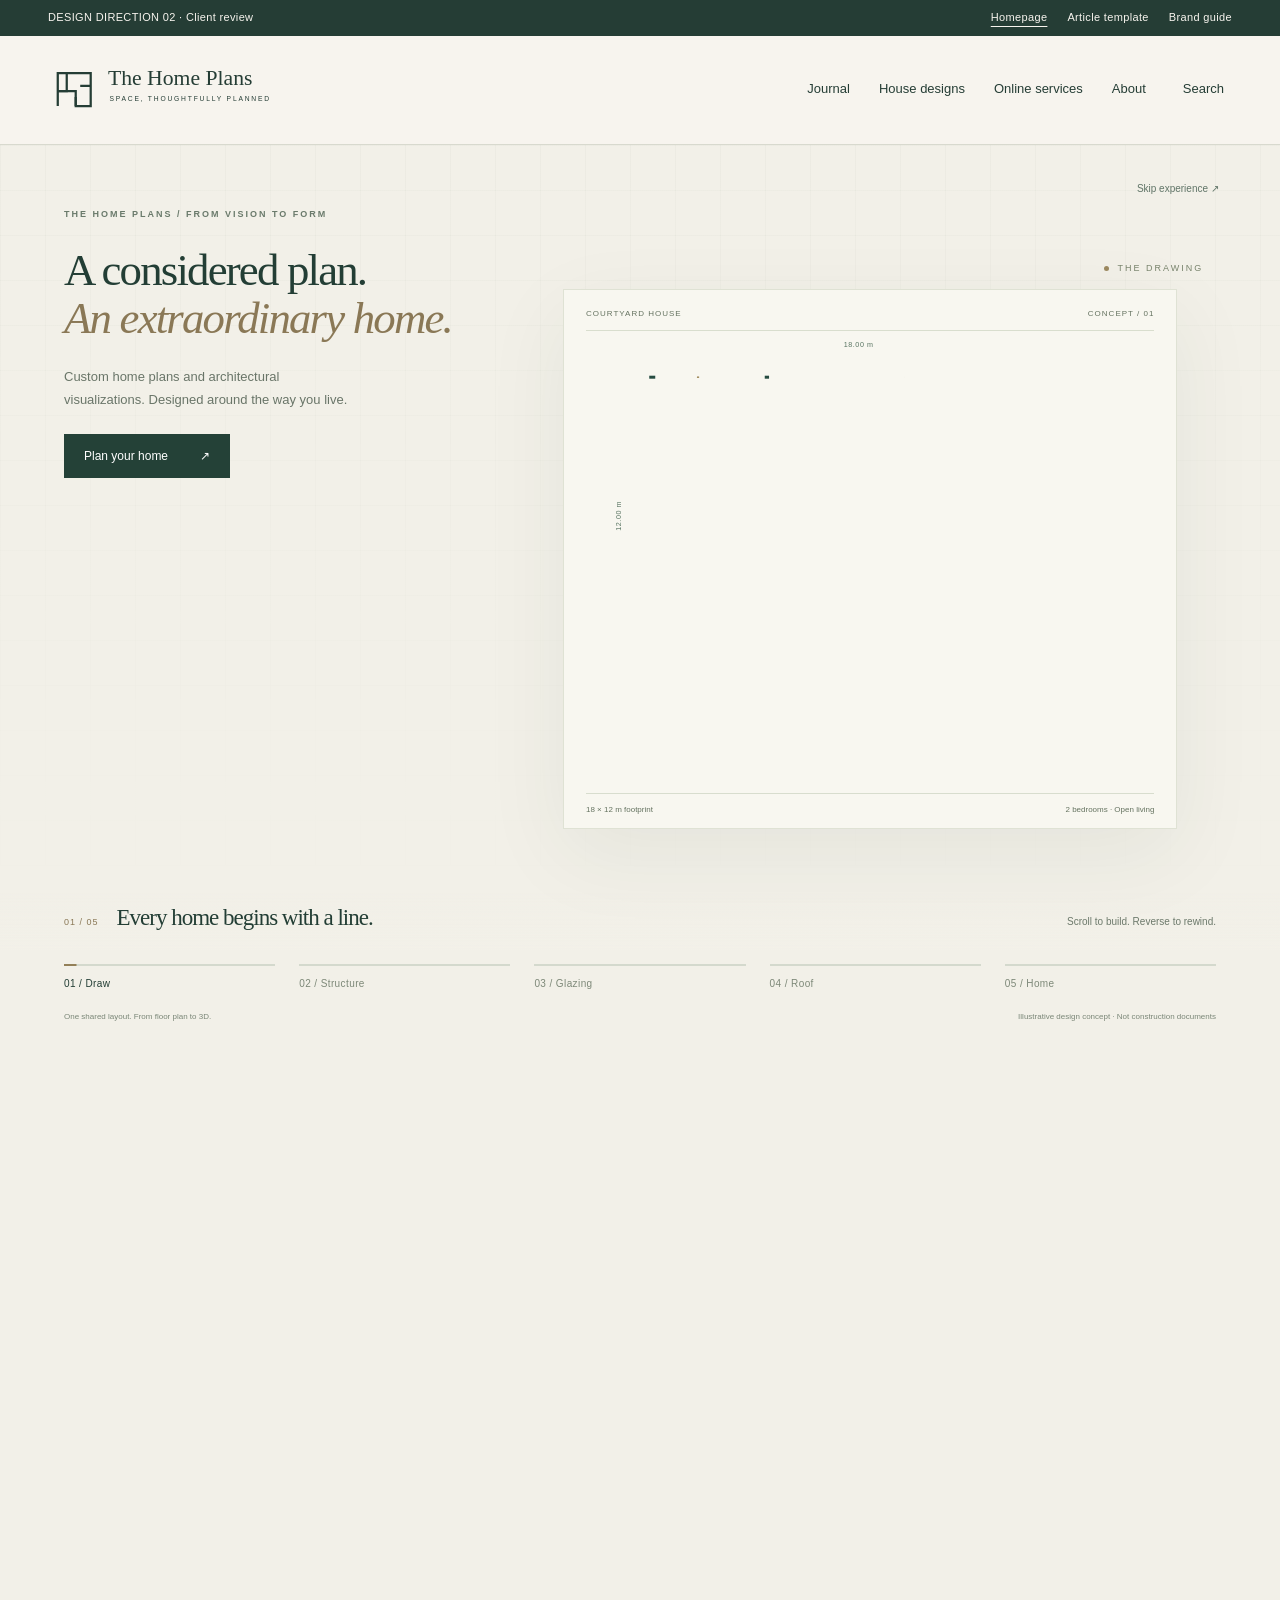
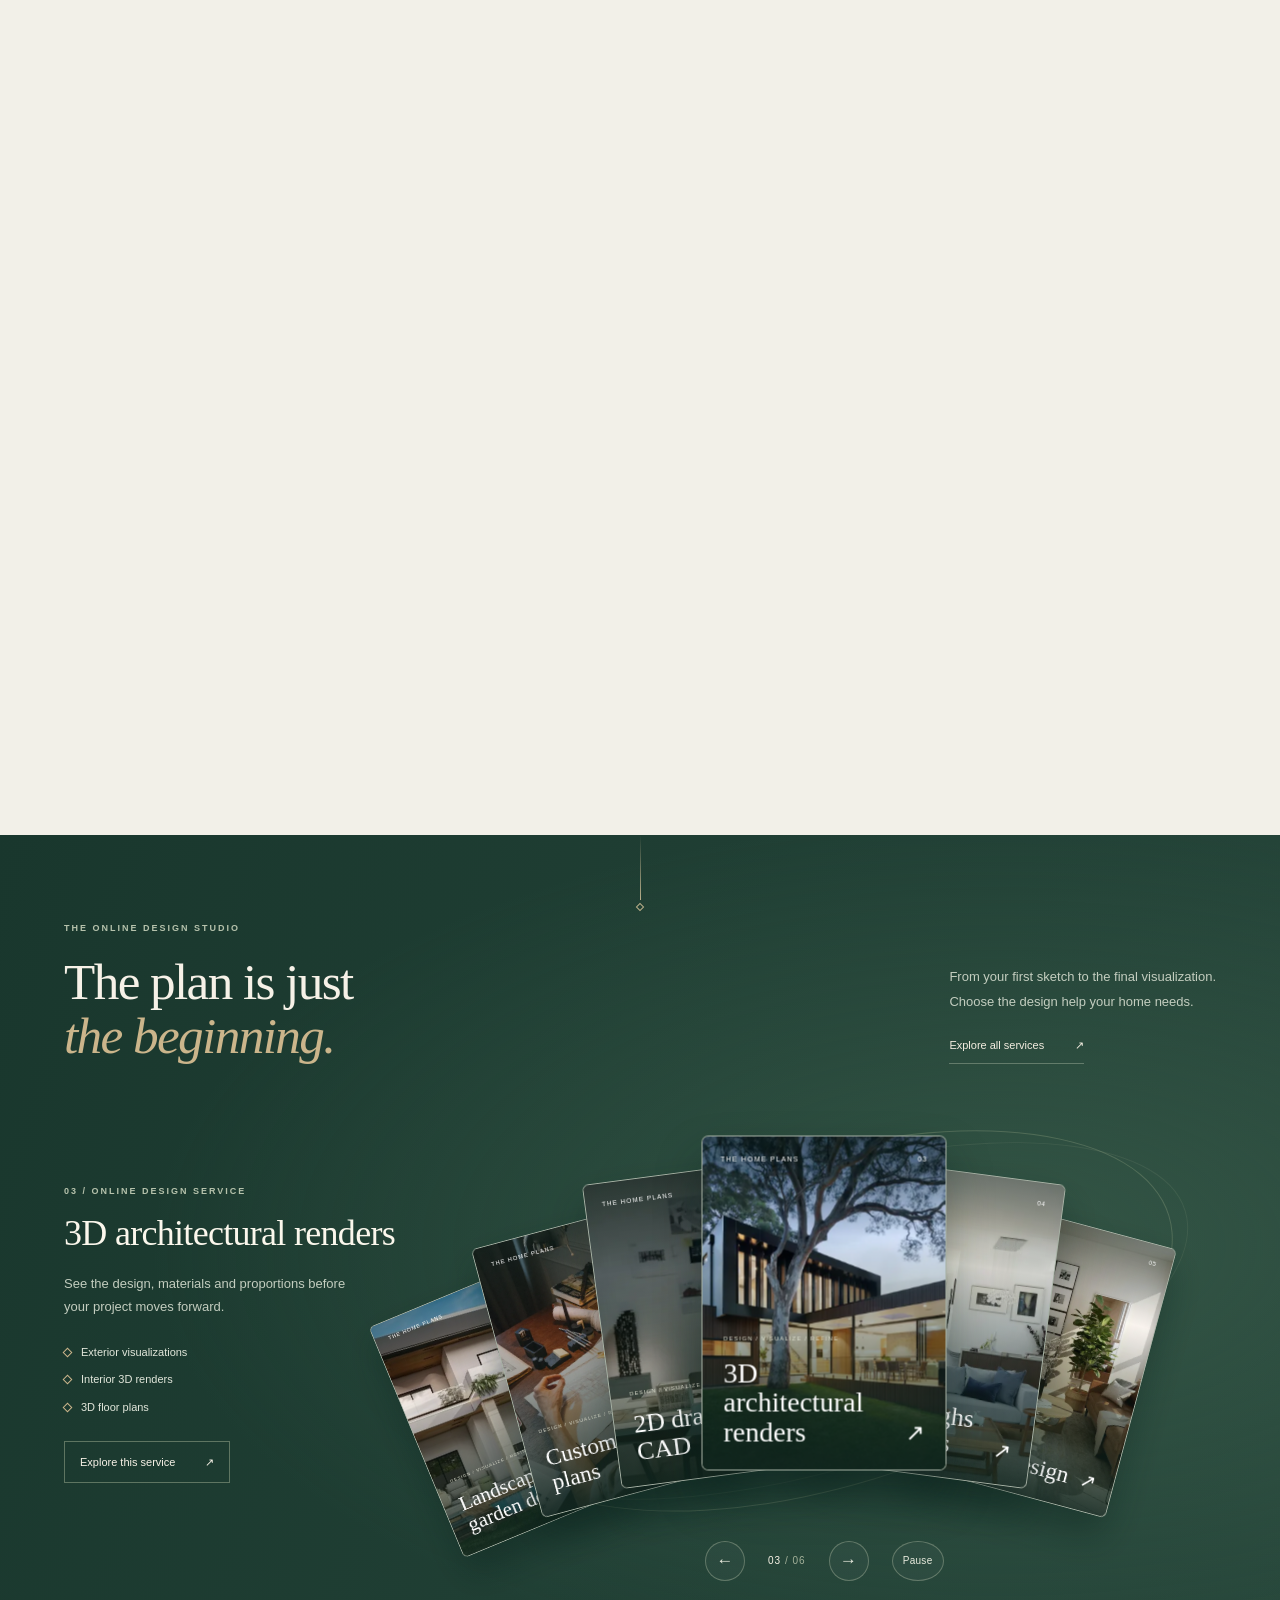
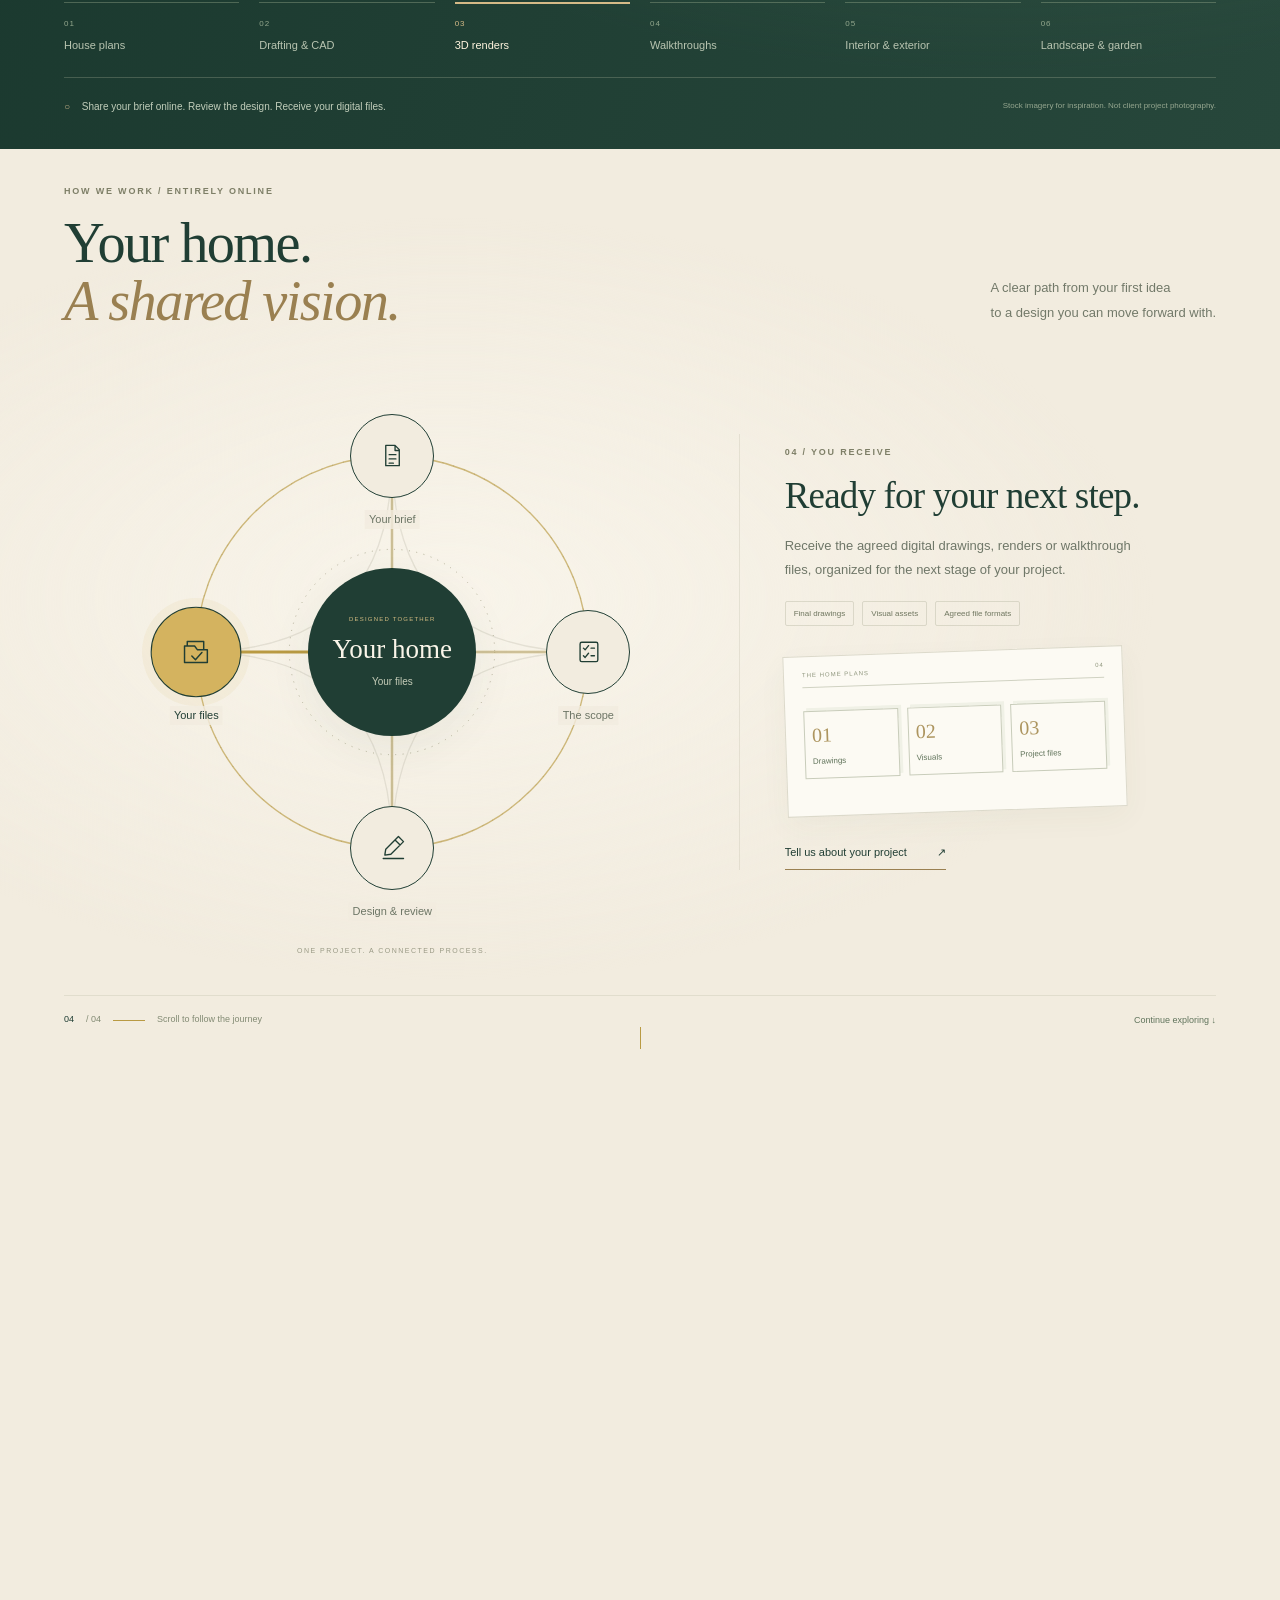
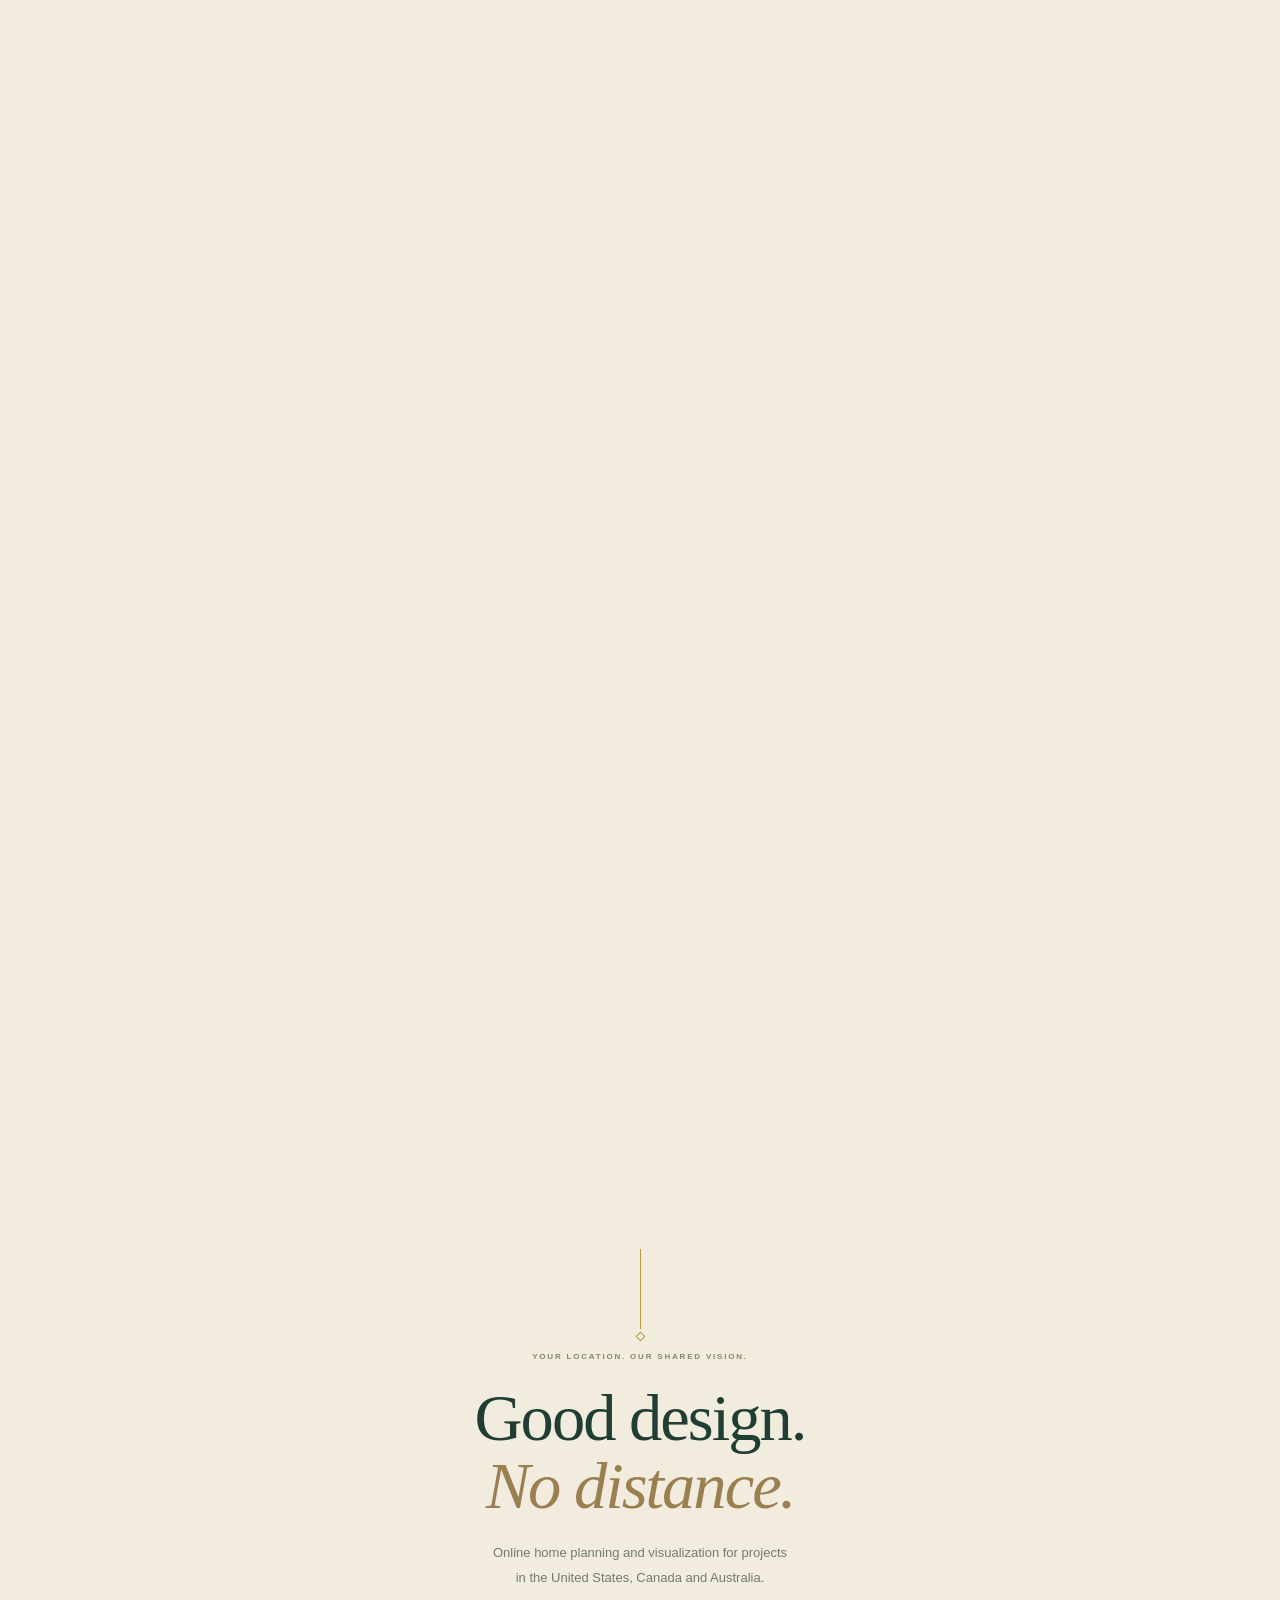
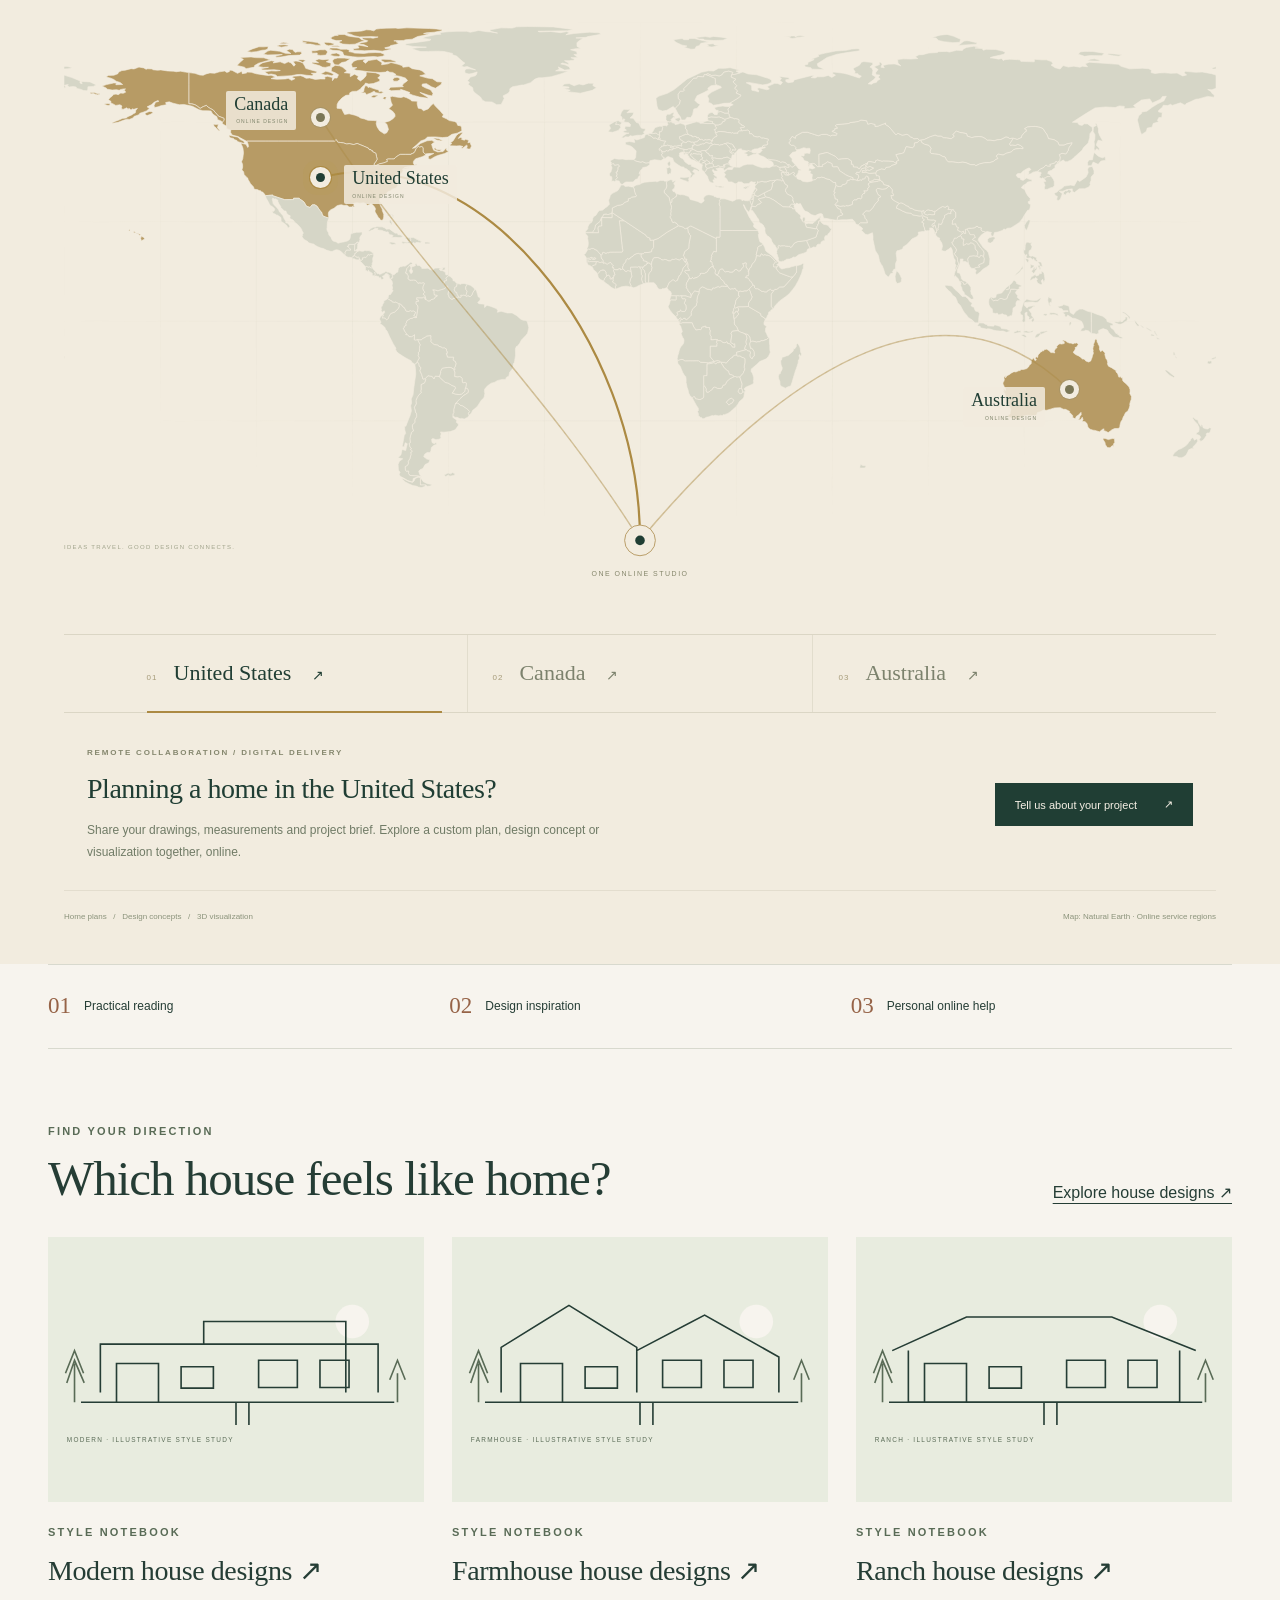
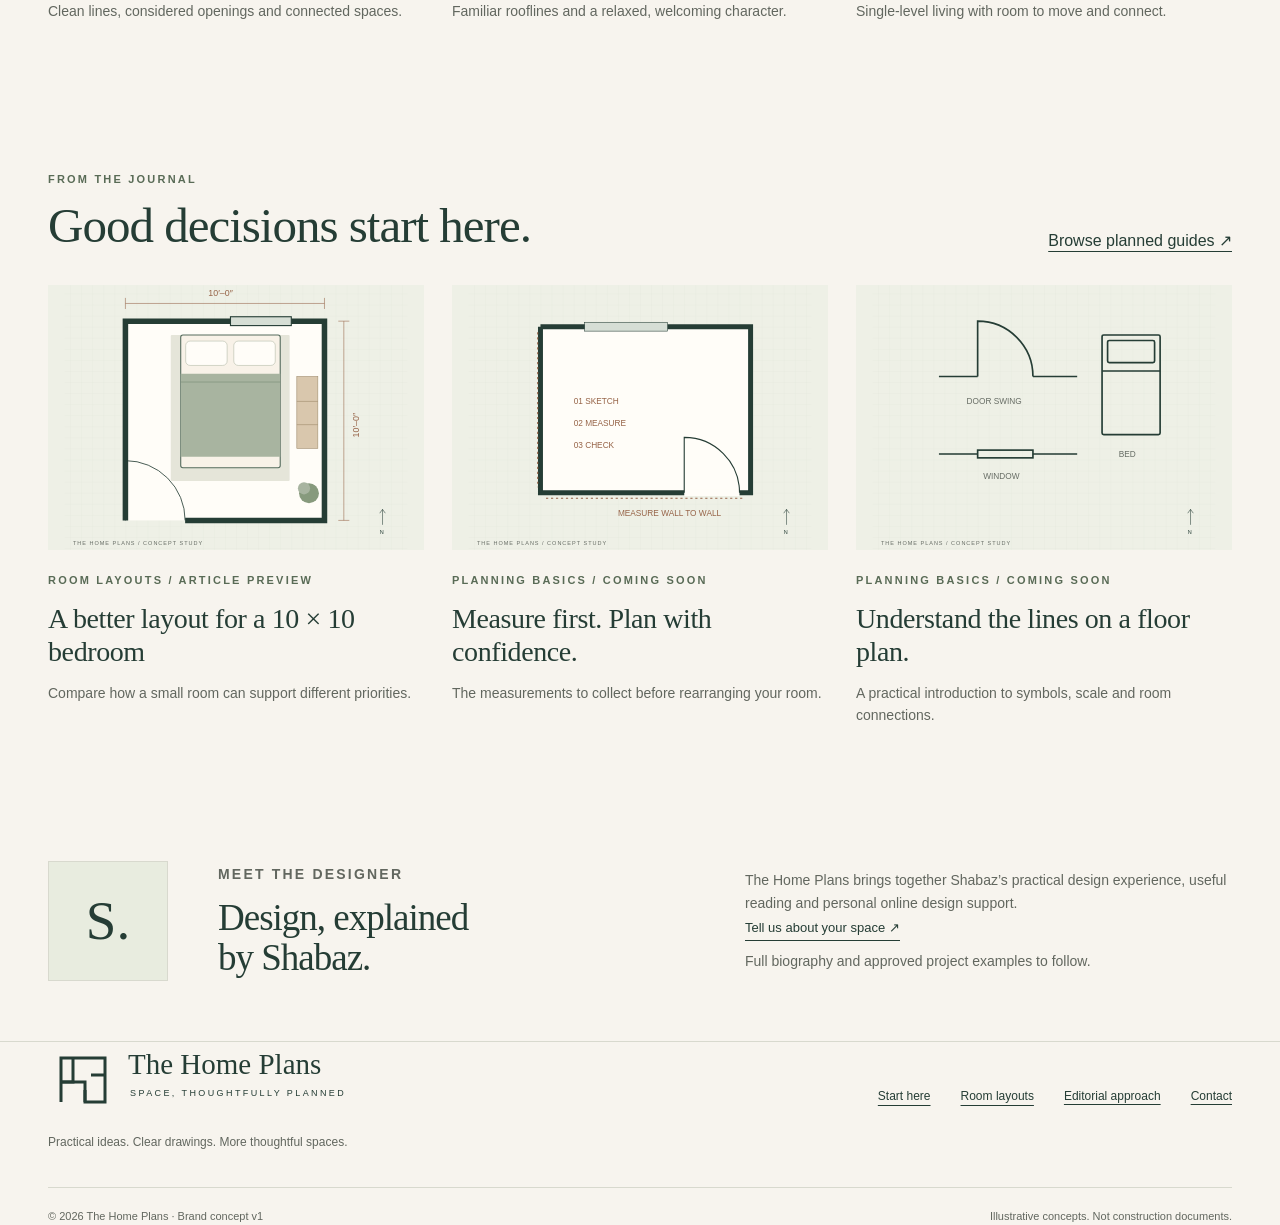
==== commit a72b80bf: "Add scroll-connected world map for remote design regions" ====
--- a/index.html
+++ b/index.html
@@ -1 +1 @@
-<!doctype html><html lang="en"><head><meta charset="utf-8"/><meta name="viewport" content="width=device-width,initial-scale=1"/><meta name="robots" content="noindex,nofollow"/><meta name="description" content="The Home Plans brand and editorial website design preview."/><title>Thoughtful spaces, practical plans | The Home Plans</title><link rel="icon" href="assets/mark.svg" type="image/svg+xml"/><link rel="stylesheet" href="style.css"/><link rel="stylesheet" href="direction.css"/><link rel="stylesheet" href="house-build.css"/><link rel="stylesheet" href="service-fan.css"/><link rel="stylesheet" href="process-graph.css"/></head><body><a class="skip" href="#main">Skip to content</a><div class="preview"><div class="wrap"><span class="status">DESIGN DIRECTION 02 · Client review</span><nav aria-label="Preview pages"><a href="index.html">Homepage</a><a href="article.html">Article template</a><a href="brand.html">Brand guide</a></nav></div></div><header><div class="wrap"><a class="logo" href="index.html" aria-label="The Home Plans home"><img src="assets/logo.svg" alt="The Home Plans" width="390" height="76"/></a><button class="menu-toggle" aria-expanded="false" aria-controls="main-nav">Menu ☰</button><nav id="main-nav" aria-label="Main navigation"><a href="blog.html">Journal</a><a href="designs.html">House designs</a><a href="services.html">Online services</a><a href="index.html#about">About</a><button class="search-trigger" aria-label="Search guides">Search</button></nav></div></header><main id="main"><section class="build-story" aria-labelledby="build-title"><div class="build-pin"><div class="build-grid" aria-hidden="true"></div><div class="build-copy"><p class="build-eyebrow">THE HOME PLANS / FROM VISION TO FORM</p><h1 id="build-title">A considered plan. <br><em>An extraordinary home.</em></h1><p class="build-lead">Custom home plans and architectural visualizations. Designed around the way you live.</p><a href="services.html" class="build-cta">Plan your home <span aria-hidden="true">&#8599;</span></a></div><a href="#after-build" class="build-skip">Skip experience &#8599;</a><div id="villa-scene" role="img" aria-label="A contemporary courtyard villa built from the adjoining floor plan"><span class="build-loader">Preparing the architectural model…</span></div><div class="plan-sheet"><div class="plan-top"><span>COURTYARD HOUSE</span><span>CONCEPT / 01</span></div><svg id="villa-plan" viewBox="-11 -8 23 20" role="img" aria-label="Concept floor plan matching the 3D villa"><g id="plan-content"></g></svg><div class="plan-bottom"><span>18 × 12 m footprint</span><span>2 bedrooms · Open living</span></div></div><div class="build-scene-label"><span class="build-dot"></span><span id="build-scene-label">THE DRAWING</span></div><div class="build-footer"><div class="build-status"><span id="build-number">01 / 05</span><h2 id="build-caption">Every home begins with a line.</h2><span id="build-hint">Scroll to draw. Keep going to build. ?</span></div><nav class="build-stages" aria-label="Construction stages"><button data-build-stage="0" aria-pressed="true"><i></i><span>01 / Draw</span></button><button data-build-stage="1" aria-pressed="false"><i></i><span>02 / Structure</span></button><button data-build-stage="2" aria-pressed="false"><i></i><span>03 / Glazing</span></button><button data-build-stage="3" aria-pressed="false"><i></i><span>04 / Roof</span></button><button data-build-stage="4" aria-pressed="false"><i></i><span>05 / Home</span></button></nav><div class="build-fine"><span>One shared layout. From floor plan to 3D.</span><span>Illustrative design concept · Not construction documents</span></div></div></div></section><div id="after-build" tabindex="-1"></div><section class="service-fan" id="our-services" aria-labelledby="sf-heading"><div class="sf-bridge" aria-hidden="true"><span></span><i></i></div><div class="sf-wrap"><div class="sf-heading"><div><p class="sf-overline">THE ONLINE DESIGN STUDIO</p><h2 id="sf-heading">The plan is just<br><em>the beginning.</em></h2></div><div class="sf-intro"><p>From your first sketch to the final visualization.<br>Choose the design help your home needs.</p><a href="services.html">Explore all services <span aria-hidden="true">&#8599;</span></a></div></div><div class="sf-workspace"><div class="sf-details"><article class="sf-panel" id="sf-panel-0" role="tabpanel" aria-labelledby="sf-tab-0"><p class="sf-overline">01 / ONLINE DESIGN SERVICE</p><h3>Custom house plans</h3><p class="sf-description">A home shaped around your rooms, routines and the space you have.</p><ul><li>Custom home floor plans</li><li>Layout modifications</li><li>ADU & garage-conversion concepts</li></ul><a class="sf-detail-link" href="services.html#service-01">Explore this service <span aria-hidden="true">&#8599;</span></a></article><article class="sf-panel" id="sf-panel-1" role="tabpanel" aria-labelledby="sf-tab-1" hidden><p class="sf-overline">02 / ONLINE DESIGN SERVICE</p><h3>2D drafting & CAD</h3><p class="sf-description">Turn your sketches and existing drawings into clear, editable digital plans.</p><ul><li>Hand sketch to CAD</li><li>PDF-to-CAD redraws</li><li>Old blueprint digitizing</li></ul><a class="sf-detail-link" href="services.html#service-cad">Explore this service <span aria-hidden="true">&#8599;</span></a></article><article class="sf-panel" id="sf-panel-2" role="tabpanel" aria-labelledby="sf-tab-2" hidden><p class="sf-overline">03 / ONLINE DESIGN SERVICE</p><h3>3D architectural renders</h3><p class="sf-description">See the design, materials and proportions before your project moves forward.</p><ul><li>Exterior visualizations</li><li>Interior 3D renders</li><li>3D floor plans</li></ul><a class="sf-detail-link" href="services.html#service-03">Explore this service <span aria-hidden="true">&#8599;</span></a></article><article class="sf-panel" id="sf-panel-3" role="tabpanel" aria-labelledby="sf-tab-3" hidden><p class="sf-overline">04 / ONLINE DESIGN SERVICE</p><h3>Walkthroughs & 360 tours</h3><p class="sf-description">Experience how spaces connect, with a moving view through your proposed design.</p><ul><li>3D walkthrough animations</li><li>360 virtual tours</li><li>Property presentation visuals</li></ul><a class="sf-detail-link" href="services.html#service-walkthroughs">Explore this service <span aria-hidden="true">&#8599;</span></a></article><article class="sf-panel" id="sf-panel-4" role="tabpanel" aria-labelledby="sf-tab-4" hidden><p class="sf-overline">05 / ONLINE DESIGN SERVICE</p><h3>Interior & exterior design</h3><p class="sf-description">Bring layouts, finishes and a consistent visual direction together.</p><ul><li>Furniture layouts</li><li>Mood boards & finishes</li><li>Interior & exterior concepts</li></ul><a class="sf-detail-link" href="services.html#service-02">Explore this service <span aria-hidden="true">&#8599;</span></a></article><article class="sf-panel" id="sf-panel-5" role="tabpanel" aria-labelledby="sf-tab-5" hidden><p class="sf-overline">06 / ONLINE DESIGN SERVICE</p><h3>Landscape & garden design</h3><p class="sf-description">Give your outdoor space the same considered attention as your home.</p><ul><li>Backyard & garden layouts</li><li>Pool & outdoor kitchen concepts</li><li>3D garden visualization</li></ul><a class="sf-detail-link" href="services.html#service-04">Explore this service <span aria-hidden="true">&#8599;</span></a></article></div><div class="sf-visual"><div class="sf-orbit" aria-hidden="true"></div><div class="sf-deck" aria-hidden="true"><button type="button" class="sf-card" data-card="0" tabindex="-1" aria-label="Show Custom house plans"><span class="sf-card-face"><img src="assets/services/custom-plans.webp" alt="" loading="lazy" decoding="async" width="700" height="900"><span class="sf-card-shade"></span><span class="sf-card-top">THE HOME PLANS <b>01</b></span><span class="sf-card-bottom"><span>DESIGN / VISUALIZE / REFINE</span><strong>Custom house plans</strong><i aria-hidden="true">&#8599;</i></span></span></button><button type="button" class="sf-card" data-card="1" tabindex="-1" aria-label="Show 2D drafting & CAD"><span class="sf-card-face"><img src="assets/services/cad-drafting.webp" alt="" loading="lazy" decoding="async" width="700" height="900"><span class="sf-card-shade"></span><span class="sf-card-top">THE HOME PLANS <b>02</b></span><span class="sf-card-bottom"><span>DESIGN / VISUALIZE / REFINE</span><strong>2D drafting & CAD</strong><i aria-hidden="true">&#8599;</i></span></span></button><button type="button" class="sf-card" data-card="2" tabindex="-1" aria-label="Show 3D architectural renders"><span class="sf-card-face"><img src="assets/services/renders.webp" alt="" loading="lazy" decoding="async" width="700" height="900"><span class="sf-card-shade"></span><span class="sf-card-top">THE HOME PLANS <b>03</b></span><span class="sf-card-bottom"><span>DESIGN / VISUALIZE / REFINE</span><strong>3D architectural renders</strong><i aria-hidden="true">&#8599;</i></span></span></button><button type="button" class="sf-card" data-card="3" tabindex="-1" aria-label="Show Walkthroughs & 360 tours"><span class="sf-card-face"><img src="assets/services/walkthroughs.webp" alt="" loading="lazy" decoding="async" width="700" height="900"><span class="sf-card-shade"></span><span class="sf-card-top">THE HOME PLANS <b>04</b></span><span class="sf-card-bottom"><span>DESIGN / VISUALIZE / REFINE</span><strong>Walkthroughs & 360 tours</strong><i aria-hidden="true">&#8599;</i></span></span></button><button type="button" class="sf-card" data-card="4" tabindex="-1" aria-label="Show Interior & exterior design"><span class="sf-card-face"><img src="assets/services/interior.webp" alt="" loading="lazy" decoding="async" width="700" height="900"><span class="sf-card-shade"></span><span class="sf-card-top">THE HOME PLANS <b>05</b></span><span class="sf-card-bottom"><span>DESIGN / VISUALIZE / REFINE</span><strong>Interior & exterior design</strong><i aria-hidden="true">&#8599;</i></span></span></button><button type="button" class="sf-card" data-card="5" tabindex="-1" aria-label="Show Landscape & garden design"><span class="sf-card-face"><img src="assets/services/landscape.webp" alt="" loading="lazy" decoding="async" width="700" height="900"><span class="sf-card-shade"></span><span class="sf-card-top">THE HOME PLANS <b>06</b></span><span class="sf-card-bottom"><span>DESIGN / VISUALIZE / REFINE</span><strong>Landscape & garden design</strong><i aria-hidden="true">&#8599;</i></span></span></button></div><div class="sf-carousel-controls"><button type="button" data-sf-prev aria-label="Previous service">&#8592;</button><span><b id="sf-current">01</b> / 06</span><button type="button" data-sf-next aria-label="Next service">&#8594;</button><button type="button" data-sf-auto aria-label="Pause automatic service rotation">Pause</button></div></div></div><div class="sf-tabs" role="tablist" aria-label="Choose an online design service"><button type="button" role="tab" id="sf-tab-0" aria-controls="sf-panel-0" aria-selected="true" tabindex="0"><span>01</span>House plans</button><button type="button" role="tab" id="sf-tab-1" aria-controls="sf-panel-1" aria-selected="false" tabindex="-1"><span>02</span>Drafting & CAD</button><button type="button" role="tab" id="sf-tab-2" aria-controls="sf-panel-2" aria-selected="false" tabindex="-1"><span>03</span>3D renders</button><button type="button" role="tab" id="sf-tab-3" aria-controls="sf-panel-3" aria-selected="false" tabindex="-1"><span>04</span>Walkthroughs</button><button type="button" role="tab" id="sf-tab-4" aria-controls="sf-panel-4" aria-selected="false" tabindex="-1"><span>05</span>Interior & exterior</button><button type="button" role="tab" id="sf-tab-5" aria-controls="sf-panel-5" aria-selected="false" tabindex="-1"><span>06</span>Landscape & garden</button></div><div class="sf-bottom"><p><span aria-hidden="true">&#9675;</span> Share your brief online. Review the design. Receive your digital files.</p><small>Stock imagery for inspiration. Not client project photography.</small></div></div></section><section class="process-graph" id="our-process" aria-labelledby="pg-title"><div class="pg-pin"><div class="pg-wrap"><header class="pg-heading"><div><p class="pg-kicker">HOW WE WORK / ENTIRELY ONLINE</p><h2 id="pg-title">Your home. <br><em>A shared vision.</em></h2></div><p>A clear path from your first idea<br>to a design you can move forward with.</p></header><div class="pg-layout"><div class="pg-diagram"><svg class="pg-network" viewBox="0 0 600 600" aria-hidden="true"><circle class="pg-orbit" cx="300" cy="300" r="210"/><circle class="pg-orbit pg-inner" cx="300" cy="300" r="110"/><path class="pg-curves" d="M300 90Q300 300 510 300Q300 300 300 510Q300 300 90 300Q300 300 300 90"/><path class="pg-spoke-base" d="M300 300V90"/><path class="pg-spoke-active" data-pg-line="0" d="M300 300V90" pathLength="1"/><path class="pg-spoke-base" d="M300 300H510"/><path class="pg-spoke-active" data-pg-line="1" d="M300 300H510" pathLength="1"/><path class="pg-spoke-base" d="M300 300V510"/><path class="pg-spoke-active" data-pg-line="2" d="M300 300V510" pathLength="1"/><path class="pg-spoke-base" d="M300 300H90"/><path class="pg-spoke-active" data-pg-line="3" d="M300 300H90" pathLength="1"/><circle class="pg-progress-ring" cx="300" cy="300" r="210" pathLength="1" transform="rotate(-90 300 300)"/></svg><div class="pg-heart"><span>DESIGNED TOGETHER</span><strong>Your home</strong><i id="pg-heart-label">Your brief</i></div><button type="button" class="pg-node pg-node-0" data-pg-step="0" aria-label="Step 1: Your brief" aria-pressed="true"><span class="pg-node-circle"><svg viewBox="0 0 32 32" aria-hidden="true"><path d="M8 4h11l5 5v19H8zM19 4v6h5M12 15h8M12 20h8M12 25h5"/></svg></span><span class="pg-node-label">Your brief</span></button><button type="button" class="pg-node pg-node-1" data-pg-step="1" aria-label="Step 2: The scope" aria-pressed="false"><span class="pg-node-circle"><svg viewBox="0 0 32 32" aria-hidden="true"><rect x="6" y="5" width="21" height="23" rx="2"/><path d="m10 12 2 2 4-5M19 12h4m-13 9 2 2 4-5M19 21h4"/></svg></span><span class="pg-node-label">The scope</span></button><button type="button" class="pg-node pg-node-2" data-pg-step="2" aria-label="Step 3: Design & review" aria-pressed="false"><span class="pg-node-circle"><svg viewBox="0 0 32 32" aria-hidden="true"><path d="m7 24 1-6L23 3l6 6-15 15-7 1zM19 7l6 6M5 29h24"/></svg></span><span class="pg-node-label">Design & review</span></button><button type="button" class="pg-node pg-node-3" data-pg-step="3" aria-label="Step 4: Your files" aria-pressed="false"><span class="pg-node-circle"><svg viewBox="0 0 32 32" aria-hidden="true"><path d="M4 10h11l3 4h11v14H4zM7 10V5h18v9M12 21l4 4 7-8"/></svg></span><span class="pg-node-label">Your files</span></button><span class="pg-graph-note">ONE PROJECT. A CONNECTED PROCESS.</span></div><div class="pg-information"><article class="pg-detail" data-pg-detail="0"><p class="pg-kicker">01 / YOU SHARE</p><h3>Share your vision.</h3><p class="pg-description">Tell us how you want your home to work. Your photos, measurements and references give the design a starting point.</p><div class="pg-deliverables"><span>Room requirements</span><span>Measurements</span><span>Reference images</span></div><div class="pg-document pg-document-0" aria-hidden="true"><div class="pg-doc-top"><span>THE HOME PLANS</span><span>01</span></div><div class="pg-sketch"><svg viewBox="0 0 220 100"><path d="M25 88V15h170v73zm0-37h73m0-36v73m0-51h97m-55 0v51M31 45h28V21H31zm4 29h43V60H35zm82-7h51V48h-51z"/><path class="pg-pencil" d="m174 84 26-26 7 7-26 26-10 3z"/></svg><span>YOUR IDEAS, MEASURED.</span></div></div></article><article class="pg-detail" data-pg-detail="1" hidden><p class="pg-kicker">02 / WE AGREE</p><h3>Make the plan clear.</h3><p class="pg-description">We agree the service, deliverables, fees, timeline and revision scope before design work begins.</p><div class="pg-deliverables"><span>Design scope</span><span>Deliverables</span><span>Project terms</span></div><div class="pg-document pg-document-1" aria-hidden="true"><div class="pg-doc-top"><span>THE HOME PLANS</span><span>02</span></div><div class="pg-scope"><span>01 <b>Scope & deliverables</b><i>&#10003;</i></span><span>02 <b>Fees & timeline</b><i>&#10003;</i></span><span>03 <b>Revision scope</b><i>&#10003;</i></span></div></div></article><article class="pg-detail" data-pg-detail="2" hidden><p class="pg-kicker">03 / WE COLLABORATE</p><h3>See it. Shape it.</h3><p class="pg-description">Review the drawings or visuals for your chosen service. Share your feedback so we can refine the agreed design together.</p><div class="pg-deliverables"><span>Design proposal</span><span>Your feedback</span><span>Agreed revisions</span></div><div class="pg-document pg-document-2" aria-hidden="true"><div class="pg-doc-top"><span>THE HOME PLANS</span><span>03</span></div><div class="pg-review"><svg viewBox="0 0 220 100"><path d="M20 85V14h180v71zm0-38h75m0-33v71m0-45h105m-53 0v45"/><circle cx="95" cy="47" r="17"/><path d="m108 60 30 22h47"/></svg><span>REVIEW. REFINE. RESOLVE.</span></div></div></article><article class="pg-detail" data-pg-detail="3" hidden><p class="pg-kicker">04 / YOU RECEIVE</p><h3>Ready for your next step.</h3><p class="pg-description">Receive the agreed digital drawings, renders or walkthrough files, organized for the next stage of your project.</p><div class="pg-deliverables"><span>Final drawings</span><span>Visual assets</span><span>Agreed file formats</span></div><div class="pg-document pg-document-3" aria-hidden="true"><div class="pg-doc-top"><span>THE HOME PLANS</span><span>04</span></div><div class="pg-files"><span><b>01</b> Drawings</span><span><b>02</b> Visuals</span><span><b>03</b> Project files</span></div></div></article><a class="pg-project-link" href="services.html#enquiry">Tell us about your project <span aria-hidden="true">&#8599;</span></a></div></div><div class="pg-bottom"><span><b id="pg-count">01</b> / 04 <i></i> <span id="pg-scroll-hint">Scroll to follow the journey</span></span><a href="#after-process">Continue exploring &#8595;</a></div></div></div></section><div id="after-process" tabindex="-1"></div><div class="wrap"><div class="principles"><span><b>01</b> Practical reading</span><span><b>02</b> Design inspiration</span><span><b>03</b> Personal online help</span></div></div><section class="wrap section"><div class="section-head"><div><p class="eyebrow">Find your direction</p><h2 id="collections">Which house feels like home?</h2></div><a href="designs.html">Explore house designs ↗</a></div><div class="cards"><article class="card"><a class="picture" href="modern.html"><img src="assets/modern.svg" alt="Original modern elevation concept illustration" width="580" height="260" loading="lazy"></a><span class="eyebrow">Style notebook</span><h3><a href="modern.html">Modern house designs ↗</a></h3><p>Clean lines, considered openings and connected spaces.</p></article><article class="card"><a class="picture" href="farmhouse.html"><img src="assets/farmhouse.svg" alt="Original farmhouse elevation concept illustration" width="580" height="260" loading="lazy"></a><span class="eyebrow">Style notebook</span><h3><a href="farmhouse.html">Farmhouse house designs ↗</a></h3><p>Familiar rooflines and a relaxed, welcoming character.</p></article><article class="card"><a class="picture" href="ranch.html"><img src="assets/ranch.svg" alt="Original ranch elevation concept illustration" width="580" height="260" loading="lazy"></a><span class="eyebrow">Style notebook</span><h3><a href="ranch.html">Ranch house designs ↗</a></h3><p>Single-level living with room to move and connect.</p></article></div></section><section class="wrap section"><div class="section-head"><div><p class="eyebrow">From the journal</p><h2>Good decisions start here.</h2></div><a href="blog.html">Browse planned guides ↗</a></div><div class="cards"><article class="card"><a href="article.html"><img src="assets/bedroom.svg" width="680" height="530" alt="Illustrative bedroom layout" loading="lazy"></a><span class="eyebrow">Room layouts / Article preview</span><h3><a href="article.html">A better layout for a 10 × 10 bedroom</a></h3><p>Compare how a small room can support different priorities.</p></article><article class="card"><img src="assets/measure.svg" width="680" height="530" alt="Room measurement illustration" loading="lazy"><span class="eyebrow">Planning basics / Coming soon</span><h3>Measure first. Plan with confidence.</h3><p>The measurements to collect before rearranging your room.</p></article><article class="card"><img src="assets/symbols.svg" width="680" height="530" alt="Floor plan symbol illustration" loading="lazy"><span class="eyebrow">Planning basics / Coming soon</span><h3>Understand the lines on a floor plan.</h3><p>A practical introduction to symbols, scale and room connections.</p></article></div></section><section class="wrap author-block" id="about"><div class="monogram">S.</div><div><p class="eyebrow">Meet the designer</p><h2>Design, explained<br>by Shabaz.</h2></div><div><p>The Home Plans brings together Shabaz’s practical design experience, useful reading and personal online design support.</p><a class="text-link" href="services.html#enquiry">Tell us about your space ↗</a><p class="small-note">Full biography and approved project examples to follow.</p></div></section></main><footer class="wrap"><div class="footer-top"><div><a href="index.html" class="logo"><img src="assets/logo.svg" alt="The Home Plans" width="390" height="76"/></a><p>Practical ideas. Clear drawings. More thoughtful spaces.</p></div><nav aria-label="Footer"><a href="start-here.html">Start here</a><a href="blog.html">Room layouts</a><button class="plain-btn" data-info="editorial">Editorial approach</button><button class="plain-btn" data-info="contact">Contact</button></nav></div><div class="bottom"><span>© 2026 The Home Plans · Brand concept v1</span><span>Illustrative concepts. Not construction documents.</span></div></footer><dialog id="search-dialog" aria-labelledby="search-title"><button class="close" aria-label="Close search">×</button><h2 id="search-title">Find your next step.</h2><label for="search-input" class="eyebrow">Search the planned guide library</label><input id="search-input" class="searchbox" type="search" placeholder="Try bedroom, measure or symbols…"/><ul class="results" id="search-results"></ul><p id="search-count" aria-live="polite"></p></dialog><dialog id="info-dialog" aria-labelledby="info-title"><button class="close" aria-label="Close details">×</button><span class="eyebrow" id="info-label">Preview note</span><h2 id="info-title"></h2><p id="info-body"></p><button class="button secondary" data-close>Back to exploring</button></dialog><div class="status-toast" role="status" aria-live="polite"></div><script src="guides.js"></script><script src="app.js"></script><script type="module" src="house-build.js"></script><script src="service-fan-auto.js?v=click-only-3"></script><script src="process-graph.js"></script></body></html>+<!doctype html><html lang="en"><head><meta charset="utf-8"/><meta name="viewport" content="width=device-width,initial-scale=1"/><meta name="robots" content="noindex,nofollow"/><meta name="description" content="The Home Plans brand and editorial website design preview."/><title>Thoughtful spaces, practical plans | The Home Plans</title><link rel="icon" href="assets/mark.svg" type="image/svg+xml"/><link rel="stylesheet" href="style.css"/><link rel="stylesheet" href="direction.css"/><link rel="stylesheet" href="house-build.css"/><link rel="stylesheet" href="service-fan.css"/><link rel="stylesheet" href="process-graph.css"/><link rel="stylesheet" href="world-map.css"/></head><body><a class="skip" href="#main">Skip to content</a><div class="preview"><div class="wrap"><span class="status">DESIGN DIRECTION 02 · Client review</span><nav aria-label="Preview pages"><a href="index.html">Homepage</a><a href="article.html">Article template</a><a href="brand.html">Brand guide</a></nav></div></div><header><div class="wrap"><a class="logo" href="index.html" aria-label="The Home Plans home"><img src="assets/logo.svg" alt="The Home Plans" width="390" height="76"/></a><button class="menu-toggle" aria-expanded="false" aria-controls="main-nav">Menu ☰</button><nav id="main-nav" aria-label="Main navigation"><a href="blog.html">Journal</a><a href="designs.html">House designs</a><a href="services.html">Online services</a><a href="index.html#about">About</a><button class="search-trigger" aria-label="Search guides">Search</button></nav></div></header><main id="main"><section class="build-story" aria-labelledby="build-title"><div class="build-pin"><div class="build-grid" aria-hidden="true"></div><div class="build-copy"><p class="build-eyebrow">THE HOME PLANS / FROM VISION TO FORM</p><h1 id="build-title">A considered plan. <br><em>An extraordinary home.</em></h1><p class="build-lead">Custom home plans and architectural visualizations. Designed around the way you live.</p><a href="services.html" class="build-cta">Plan your home <span aria-hidden="true">&#8599;</span></a></div><a href="#after-build" class="build-skip">Skip experience &#8599;</a><div id="villa-scene" role="img" aria-label="A contemporary courtyard villa built from the adjoining floor plan"><span class="build-loader">Preparing the architectural model…</span></div><div class="plan-sheet"><div class="plan-top"><span>COURTYARD HOUSE</span><span>CONCEPT / 01</span></div><svg id="villa-plan" viewBox="-11 -8 23 20" role="img" aria-label="Concept floor plan matching the 3D villa"><g id="plan-content"></g></svg><div class="plan-bottom"><span>18 × 12 m footprint</span><span>2 bedrooms · Open living</span></div></div><div class="build-scene-label"><span class="build-dot"></span><span id="build-scene-label">THE DRAWING</span></div><div class="build-footer"><div class="build-status"><span id="build-number">01 / 05</span><h2 id="build-caption">Every home begins with a line.</h2><span id="build-hint">Scroll to draw. Keep going to build. ?</span></div><nav class="build-stages" aria-label="Construction stages"><button data-build-stage="0" aria-pressed="true"><i></i><span>01 / Draw</span></button><button data-build-stage="1" aria-pressed="false"><i></i><span>02 / Structure</span></button><button data-build-stage="2" aria-pressed="false"><i></i><span>03 / Glazing</span></button><button data-build-stage="3" aria-pressed="false"><i></i><span>04 / Roof</span></button><button data-build-stage="4" aria-pressed="false"><i></i><span>05 / Home</span></button></nav><div class="build-fine"><span>One shared layout. From floor plan to 3D.</span><span>Illustrative design concept · Not construction documents</span></div></div></div></section><div id="after-build" tabindex="-1"></div><section class="service-fan" id="our-services" aria-labelledby="sf-heading"><div class="sf-bridge" aria-hidden="true"><span></span><i></i></div><div class="sf-wrap"><div class="sf-heading"><div><p class="sf-overline">THE ONLINE DESIGN STUDIO</p><h2 id="sf-heading">The plan is just<br><em>the beginning.</em></h2></div><div class="sf-intro"><p>From your first sketch to the final visualization.<br>Choose the design help your home needs.</p><a href="services.html">Explore all services <span aria-hidden="true">&#8599;</span></a></div></div><div class="sf-workspace"><div class="sf-details"><article class="sf-panel" id="sf-panel-0" role="tabpanel" aria-labelledby="sf-tab-0"><p class="sf-overline">01 / ONLINE DESIGN SERVICE</p><h3>Custom house plans</h3><p class="sf-description">A home shaped around your rooms, routines and the space you have.</p><ul><li>Custom home floor plans</li><li>Layout modifications</li><li>ADU & garage-conversion concepts</li></ul><a class="sf-detail-link" href="services.html#service-01">Explore this service <span aria-hidden="true">&#8599;</span></a></article><article class="sf-panel" id="sf-panel-1" role="tabpanel" aria-labelledby="sf-tab-1" hidden><p class="sf-overline">02 / ONLINE DESIGN SERVICE</p><h3>2D drafting & CAD</h3><p class="sf-description">Turn your sketches and existing drawings into clear, editable digital plans.</p><ul><li>Hand sketch to CAD</li><li>PDF-to-CAD redraws</li><li>Old blueprint digitizing</li></ul><a class="sf-detail-link" href="services.html#service-cad">Explore this service <span aria-hidden="true">&#8599;</span></a></article><article class="sf-panel" id="sf-panel-2" role="tabpanel" aria-labelledby="sf-tab-2" hidden><p class="sf-overline">03 / ONLINE DESIGN SERVICE</p><h3>3D architectural renders</h3><p class="sf-description">See the design, materials and proportions before your project moves forward.</p><ul><li>Exterior visualizations</li><li>Interior 3D renders</li><li>3D floor plans</li></ul><a class="sf-detail-link" href="services.html#service-03">Explore this service <span aria-hidden="true">&#8599;</span></a></article><article class="sf-panel" id="sf-panel-3" role="tabpanel" aria-labelledby="sf-tab-3" hidden><p class="sf-overline">04 / ONLINE DESIGN SERVICE</p><h3>Walkthroughs & 360 tours</h3><p class="sf-description">Experience how spaces connect, with a moving view through your proposed design.</p><ul><li>3D walkthrough animations</li><li>360 virtual tours</li><li>Property presentation visuals</li></ul><a class="sf-detail-link" href="services.html#service-walkthroughs">Explore this service <span aria-hidden="true">&#8599;</span></a></article><article class="sf-panel" id="sf-panel-4" role="tabpanel" aria-labelledby="sf-tab-4" hidden><p class="sf-overline">05 / ONLINE DESIGN SERVICE</p><h3>Interior & exterior design</h3><p class="sf-description">Bring layouts, finishes and a consistent visual direction together.</p><ul><li>Furniture layouts</li><li>Mood boards & finishes</li><li>Interior & exterior concepts</li></ul><a class="sf-detail-link" href="services.html#service-02">Explore this service <span aria-hidden="true">&#8599;</span></a></article><article class="sf-panel" id="sf-panel-5" role="tabpanel" aria-labelledby="sf-tab-5" hidden><p class="sf-overline">06 / ONLINE DESIGN SERVICE</p><h3>Landscape & garden design</h3><p class="sf-description">Give your outdoor space the same considered attention as your home.</p><ul><li>Backyard & garden layouts</li><li>Pool & outdoor kitchen concepts</li><li>3D garden visualization</li></ul><a class="sf-detail-link" href="services.html#service-04">Explore this service <span aria-hidden="true">&#8599;</span></a></article></div><div class="sf-visual"><div class="sf-orbit" aria-hidden="true"></div><div class="sf-deck" aria-hidden="true"><button type="button" class="sf-card" data-card="0" tabindex="-1" aria-label="Show Custom house plans"><span class="sf-card-face"><img src="assets/services/custom-plans.webp" alt="" loading="lazy" decoding="async" width="700" height="900"><span class="sf-card-shade"></span><span class="sf-card-top">THE HOME PLANS <b>01</b></span><span class="sf-card-bottom"><span>DESIGN / VISUALIZE / REFINE</span><strong>Custom house plans</strong><i aria-hidden="true">&#8599;</i></span></span></button><button type="button" class="sf-card" data-card="1" tabindex="-1" aria-label="Show 2D drafting & CAD"><span class="sf-card-face"><img src="assets/services/cad-drafting.webp" alt="" loading="lazy" decoding="async" width="700" height="900"><span class="sf-card-shade"></span><span class="sf-card-top">THE HOME PLANS <b>02</b></span><span class="sf-card-bottom"><span>DESIGN / VISUALIZE / REFINE</span><strong>2D drafting & CAD</strong><i aria-hidden="true">&#8599;</i></span></span></button><button type="button" class="sf-card" data-card="2" tabindex="-1" aria-label="Show 3D architectural renders"><span class="sf-card-face"><img src="assets/services/renders.webp" alt="" loading="lazy" decoding="async" width="700" height="900"><span class="sf-card-shade"></span><span class="sf-card-top">THE HOME PLANS <b>03</b></span><span class="sf-card-bottom"><span>DESIGN / VISUALIZE / REFINE</span><strong>3D architectural renders</strong><i aria-hidden="true">&#8599;</i></span></span></button><button type="button" class="sf-card" data-card="3" tabindex="-1" aria-label="Show Walkthroughs & 360 tours"><span class="sf-card-face"><img src="assets/services/walkthroughs.webp" alt="" loading="lazy" decoding="async" width="700" height="900"><span class="sf-card-shade"></span><span class="sf-card-top">THE HOME PLANS <b>04</b></span><span class="sf-card-bottom"><span>DESIGN / VISUALIZE / REFINE</span><strong>Walkthroughs & 360 tours</strong><i aria-hidden="true">&#8599;</i></span></span></button><button type="button" class="sf-card" data-card="4" tabindex="-1" aria-label="Show Interior & exterior design"><span class="sf-card-face"><img src="assets/services/interior.webp" alt="" loading="lazy" decoding="async" width="700" height="900"><span class="sf-card-shade"></span><span class="sf-card-top">THE HOME PLANS <b>05</b></span><span class="sf-card-bottom"><span>DESIGN / VISUALIZE / REFINE</span><strong>Interior & exterior design</strong><i aria-hidden="true">&#8599;</i></span></span></button><button type="button" class="sf-card" data-card="5" tabindex="-1" aria-label="Show Landscape & garden design"><span class="sf-card-face"><img src="assets/services/landscape.webp" alt="" loading="lazy" decoding="async" width="700" height="900"><span class="sf-card-shade"></span><span class="sf-card-top">THE HOME PLANS <b>06</b></span><span class="sf-card-bottom"><span>DESIGN / VISUALIZE / REFINE</span><strong>Landscape & garden design</strong><i aria-hidden="true">&#8599;</i></span></span></button></div><div class="sf-carousel-controls"><button type="button" data-sf-prev aria-label="Previous service">&#8592;</button><span><b id="sf-current">01</b> / 06</span><button type="button" data-sf-next aria-label="Next service">&#8594;</button><button type="button" data-sf-auto aria-label="Pause automatic service rotation">Pause</button></div></div></div><div class="sf-tabs" role="tablist" aria-label="Choose an online design service"><button type="button" role="tab" id="sf-tab-0" aria-controls="sf-panel-0" aria-selected="true" tabindex="0"><span>01</span>House plans</button><button type="button" role="tab" id="sf-tab-1" aria-controls="sf-panel-1" aria-selected="false" tabindex="-1"><span>02</span>Drafting & CAD</button><button type="button" role="tab" id="sf-tab-2" aria-controls="sf-panel-2" aria-selected="false" tabindex="-1"><span>03</span>3D renders</button><button type="button" role="tab" id="sf-tab-3" aria-controls="sf-panel-3" aria-selected="false" tabindex="-1"><span>04</span>Walkthroughs</button><button type="button" role="tab" id="sf-tab-4" aria-controls="sf-panel-4" aria-selected="false" tabindex="-1"><span>05</span>Interior & exterior</button><button type="button" role="tab" id="sf-tab-5" aria-controls="sf-panel-5" aria-selected="false" tabindex="-1"><span>06</span>Landscape & garden</button></div><div class="sf-bottom"><p><span aria-hidden="true">&#9675;</span> Share your brief online. Review the design. Receive your digital files.</p><small>Stock imagery for inspiration. Not client project photography.</small></div></div></section><section class="process-graph" id="our-process" aria-labelledby="pg-title"><div class="pg-pin"><div class="pg-wrap"><header class="pg-heading"><div><p class="pg-kicker">HOW WE WORK / ENTIRELY ONLINE</p><h2 id="pg-title">Your home. <br><em>A shared vision.</em></h2></div><p>A clear path from your first idea<br>to a design you can move forward with.</p></header><div class="pg-layout"><div class="pg-diagram"><svg class="pg-network" viewBox="0 0 600 600" aria-hidden="true"><circle class="pg-orbit" cx="300" cy="300" r="210"/><circle class="pg-orbit pg-inner" cx="300" cy="300" r="110"/><path class="pg-curves" d="M300 90Q300 300 510 300Q300 300 300 510Q300 300 90 300Q300 300 300 90"/><path class="pg-spoke-base" d="M300 300V90"/><path class="pg-spoke-active" data-pg-line="0" d="M300 300V90" pathLength="1"/><path class="pg-spoke-base" d="M300 300H510"/><path class="pg-spoke-active" data-pg-line="1" d="M300 300H510" pathLength="1"/><path class="pg-spoke-base" d="M300 300V510"/><path class="pg-spoke-active" data-pg-line="2" d="M300 300V510" pathLength="1"/><path class="pg-spoke-base" d="M300 300H90"/><path class="pg-spoke-active" data-pg-line="3" d="M300 300H90" pathLength="1"/><circle class="pg-progress-ring" cx="300" cy="300" r="210" pathLength="1" transform="rotate(-90 300 300)"/></svg><div class="pg-heart"><span>DESIGNED TOGETHER</span><strong>Your home</strong><i id="pg-heart-label">Your brief</i></div><button type="button" class="pg-node pg-node-0" data-pg-step="0" aria-label="Step 1: Your brief" aria-pressed="true"><span class="pg-node-circle"><svg viewBox="0 0 32 32" aria-hidden="true"><path d="M8 4h11l5 5v19H8zM19 4v6h5M12 15h8M12 20h8M12 25h5"/></svg></span><span class="pg-node-label">Your brief</span></button><button type="button" class="pg-node pg-node-1" data-pg-step="1" aria-label="Step 2: The scope" aria-pressed="false"><span class="pg-node-circle"><svg viewBox="0 0 32 32" aria-hidden="true"><rect x="6" y="5" width="21" height="23" rx="2"/><path d="m10 12 2 2 4-5M19 12h4m-13 9 2 2 4-5M19 21h4"/></svg></span><span class="pg-node-label">The scope</span></button><button type="button" class="pg-node pg-node-2" data-pg-step="2" aria-label="Step 3: Design & review" aria-pressed="false"><span class="pg-node-circle"><svg viewBox="0 0 32 32" aria-hidden="true"><path d="m7 24 1-6L23 3l6 6-15 15-7 1zM19 7l6 6M5 29h24"/></svg></span><span class="pg-node-label">Design & review</span></button><button type="button" class="pg-node pg-node-3" data-pg-step="3" aria-label="Step 4: Your files" aria-pressed="false"><span class="pg-node-circle"><svg viewBox="0 0 32 32" aria-hidden="true"><path d="M4 10h11l3 4h11v14H4zM7 10V5h18v9M12 21l4 4 7-8"/></svg></span><span class="pg-node-label">Your files</span></button><span class="pg-graph-note">ONE PROJECT. A CONNECTED PROCESS.</span></div><div class="pg-information"><article class="pg-detail" data-pg-detail="0"><p class="pg-kicker">01 / YOU SHARE</p><h3>Share your vision.</h3><p class="pg-description">Tell us how you want your home to work. Your photos, measurements and references give the design a starting point.</p><div class="pg-deliverables"><span>Room requirements</span><span>Measurements</span><span>Reference images</span></div><div class="pg-document pg-document-0" aria-hidden="true"><div class="pg-doc-top"><span>THE HOME PLANS</span><span>01</span></div><div class="pg-sketch"><svg viewBox="0 0 220 100"><path d="M25 88V15h170v73zm0-37h73m0-36v73m0-51h97m-55 0v51M31 45h28V21H31zm4 29h43V60H35zm82-7h51V48h-51z"/><path class="pg-pencil" d="m174 84 26-26 7 7-26 26-10 3z"/></svg><span>YOUR IDEAS, MEASURED.</span></div></div></article><article class="pg-detail" data-pg-detail="1" hidden><p class="pg-kicker">02 / WE AGREE</p><h3>Make the plan clear.</h3><p class="pg-description">We agree the service, deliverables, fees, timeline and revision scope before design work begins.</p><div class="pg-deliverables"><span>Design scope</span><span>Deliverables</span><span>Project terms</span></div><div class="pg-document pg-document-1" aria-hidden="true"><div class="pg-doc-top"><span>THE HOME PLANS</span><span>02</span></div><div class="pg-scope"><span>01 <b>Scope & deliverables</b><i>&#10003;</i></span><span>02 <b>Fees & timeline</b><i>&#10003;</i></span><span>03 <b>Revision scope</b><i>&#10003;</i></span></div></div></article><article class="pg-detail" data-pg-detail="2" hidden><p class="pg-kicker">03 / WE COLLABORATE</p><h3>See it. Shape it.</h3><p class="pg-description">Review the drawings or visuals for your chosen service. Share your feedback so we can refine the agreed design together.</p><div class="pg-deliverables"><span>Design proposal</span><span>Your feedback</span><span>Agreed revisions</span></div><div class="pg-document pg-document-2" aria-hidden="true"><div class="pg-doc-top"><span>THE HOME PLANS</span><span>03</span></div><div class="pg-review"><svg viewBox="0 0 220 100"><path d="M20 85V14h180v71zm0-38h75m0-33v71m0-45h105m-53 0v45"/><circle cx="95" cy="47" r="17"/><path d="m108 60 30 22h47"/></svg><span>REVIEW. REFINE. RESOLVE.</span></div></div></article><article class="pg-detail" data-pg-detail="3" hidden><p class="pg-kicker">04 / YOU RECEIVE</p><h3>Ready for your next step.</h3><p class="pg-description">Receive the agreed digital drawings, renders or walkthrough files, organized for the next stage of your project.</p><div class="pg-deliverables"><span>Final drawings</span><span>Visual assets</span><span>Agreed file formats</span></div><div class="pg-document pg-document-3" aria-hidden="true"><div class="pg-doc-top"><span>THE HOME PLANS</span><span>04</span></div><div class="pg-files"><span><b>01</b> Drawings</span><span><b>02</b> Visuals</span><span><b>03</b> Project files</span></div></div></article><a class="pg-project-link" href="services.html#enquiry">Tell us about your project <span aria-hidden="true">&#8599;</span></a></div></div><div class="pg-bottom"><span><b id="pg-count">01</b> / 04 <i></i> <span id="pg-scroll-hint">Scroll to follow the journey</span></span><a href="#after-process">Continue exploring &#8595;</a></div></div></div></section><div id="after-process" tabindex="-1"></div><section class="world-section" id="where-we-work" aria-labelledby="wm-title"><div class="wm-bridge" aria-hidden="true"><span></span><i></i></div><div class="wm-wrap"><div class="wm-heading"><p class="wm-kicker">YOUR LOCATION. OUR SHARED VISION.</p><h2 id="wm-title">Good design.<br><em>No distance.</em></h2><p>Online home planning and visualization for projects <br>in the United States, Canada and Australia.</p></div><div class="wm-atlas" aria-label="World map highlighting our online design regions"><div class="wm-grid" aria-hidden="true"></div><img class="wm-land" src="assets/world-map.svg" width="1200" height="500" alt="World map with the United States, Canada and Australia highlighted" loading="lazy"/><svg class="wm-routes" viewBox="0 0 1200 570" aria-hidden="true"><path class="wm-route-base" d="M600 540C600 330 430 120 267 162"/><path class="wm-route-base" d="M600 540C500 380 370 260 267 100"/><path class="wm-route-base" d="M600 540C760 350 920 260 1047 383"/><path class="wm-route" data-route="0" pathLength="1" d="M600 540C600 330 430 120 267 162"/><path class="wm-route" data-route="1" pathLength="1" d="M600 540C500 380 370 260 267 100"/><path class="wm-route" data-route="2" pathLength="1" d="M600 540C760 350 920 260 1047 383"/><circle class="wm-hub-halo" cx="600" cy="540" r="16"/><circle class="wm-hub" cx="600" cy="540" r="5"/></svg><button type="button" class="wm-pin wm-us" data-country="0" aria-label="Explore online design for the United States" aria-pressed="true"><span class="wm-dot"></span><span class="wm-map-label"><b>United States</b><small>ONLINE DESIGN</small></span></button><button type="button" class="wm-pin wm-ca" data-country="1" aria-label="Explore online design for Canada" aria-pressed="false"><span class="wm-dot"></span><span class="wm-map-label"><b>Canada</b><small>ONLINE DESIGN</small></span></button><button type="button" class="wm-pin wm-au" data-country="2" aria-label="Explore online design for Australia" aria-pressed="false"><span class="wm-dot"></span><span class="wm-map-label"><b>Australia</b><small>ONLINE DESIGN</small></span></button><span class="wm-studio-label">ONE ONLINE STUDIO</span><span class="wm-coordinates" aria-hidden="true">IDEAS TRAVEL. GOOD DESIGN CONNECTS.</span></div><div class="wm-country-nav" role="group" aria-label="Select your project location"><button type="button" data-country="0" aria-pressed="true"><span>01</span>United States <i>&#8599;</i></button><button type="button" data-country="1" aria-pressed="false"><span>02</span>Canada <i>&#8599;</i></button><button type="button" data-country="2" aria-pressed="false"><span>03</span>Australia <i>&#8599;</i></button></div><div class="wm-project"><div><p class="wm-kicker">REMOTE COLLABORATION / DIGITAL DELIVERY</p><h3 id="wm-project-title">Planning a home in the United States?</h3><p id="wm-project-text">Share your drawings, measurements and project brief. Explore a custom plan, design concept or visualization together, online.</p></div><a href="services.html#enquiry">Tell us about your project <span aria-hidden="true">&#8599;</span></a></div><div class="wm-foot"><span>Home plans &nbsp; / &nbsp; Design concepts &nbsp; / &nbsp; 3D visualization</span><span>Map: Natural Earth &middot; Online service regions</span></div></div></section><div class="wrap"><div class="principles"><span><b>01</b> Practical reading</span><span><b>02</b> Design inspiration</span><span><b>03</b> Personal online help</span></div></div><section class="wrap section"><div class="section-head"><div><p class="eyebrow">Find your direction</p><h2 id="collections">Which house feels like home?</h2></div><a href="designs.html">Explore house designs ↗</a></div><div class="cards"><article class="card"><a class="picture" href="modern.html"><img src="assets/modern.svg" alt="Original modern elevation concept illustration" width="580" height="260" loading="lazy"></a><span class="eyebrow">Style notebook</span><h3><a href="modern.html">Modern house designs ↗</a></h3><p>Clean lines, considered openings and connected spaces.</p></article><article class="card"><a class="picture" href="farmhouse.html"><img src="assets/farmhouse.svg" alt="Original farmhouse elevation concept illustration" width="580" height="260" loading="lazy"></a><span class="eyebrow">Style notebook</span><h3><a href="farmhouse.html">Farmhouse house designs ↗</a></h3><p>Familiar rooflines and a relaxed, welcoming character.</p></article><article class="card"><a class="picture" href="ranch.html"><img src="assets/ranch.svg" alt="Original ranch elevation concept illustration" width="580" height="260" loading="lazy"></a><span class="eyebrow">Style notebook</span><h3><a href="ranch.html">Ranch house designs ↗</a></h3><p>Single-level living with room to move and connect.</p></article></div></section><section class="wrap section"><div class="section-head"><div><p class="eyebrow">From the journal</p><h2>Good decisions start here.</h2></div><a href="blog.html">Browse planned guides ↗</a></div><div class="cards"><article class="card"><a href="article.html"><img src="assets/bedroom.svg" width="680" height="530" alt="Illustrative bedroom layout" loading="lazy"></a><span class="eyebrow">Room layouts / Article preview</span><h3><a href="article.html">A better layout for a 10 × 10 bedroom</a></h3><p>Compare how a small room can support different priorities.</p></article><article class="card"><img src="assets/measure.svg" width="680" height="530" alt="Room measurement illustration" loading="lazy"><span class="eyebrow">Planning basics / Coming soon</span><h3>Measure first. Plan with confidence.</h3><p>The measurements to collect before rearranging your room.</p></article><article class="card"><img src="assets/symbols.svg" width="680" height="530" alt="Floor plan symbol illustration" loading="lazy"><span class="eyebrow">Planning basics / Coming soon</span><h3>Understand the lines on a floor plan.</h3><p>A practical introduction to symbols, scale and room connections.</p></article></div></section><section class="wrap author-block" id="about"><div class="monogram">S.</div><div><p class="eyebrow">Meet the designer</p><h2>Design, explained<br>by Shabaz.</h2></div><div><p>The Home Plans brings together Shabaz’s practical design experience, useful reading and personal online design support.</p><a class="text-link" href="services.html#enquiry">Tell us about your space ↗</a><p class="small-note">Full biography and approved project examples to follow.</p></div></section></main><footer class="wrap"><div class="footer-top"><div><a href="index.html" class="logo"><img src="assets/logo.svg" alt="The Home Plans" width="390" height="76"/></a><p>Practical ideas. Clear drawings. More thoughtful spaces.</p></div><nav aria-label="Footer"><a href="start-here.html">Start here</a><a href="blog.html">Room layouts</a><button class="plain-btn" data-info="editorial">Editorial approach</button><button class="plain-btn" data-info="contact">Contact</button></nav></div><div class="bottom"><span>© 2026 The Home Plans · Brand concept v1</span><span>Illustrative concepts. Not construction documents.</span></div></footer><dialog id="search-dialog" aria-labelledby="search-title"><button class="close" aria-label="Close search">×</button><h2 id="search-title">Find your next step.</h2><label for="search-input" class="eyebrow">Search the planned guide library</label><input id="search-input" class="searchbox" type="search" placeholder="Try bedroom, measure or symbols…"/><ul class="results" id="search-results"></ul><p id="search-count" aria-live="polite"></p></dialog><dialog id="info-dialog" aria-labelledby="info-title"><button class="close" aria-label="Close details">×</button><span class="eyebrow" id="info-label">Preview note</span><h2 id="info-title"></h2><p id="info-body"></p><button class="button secondary" data-close>Back to exploring</button></dialog><div class="status-toast" role="status" aria-live="polite"></div><script src="guides.js"></script><script src="app.js"></script><script type="module" src="house-build.js"></script><script src="service-fan-auto.js?v=click-only-3"></script><script src="process-graph.js"></script><script src="world-map.js"></script></body></html>
--- a/world-map.css
+++ b/world-map.css
@@ -0,0 +1,3 @@
+.world-section{position:relative;overflow:hidden;background:#f2ecdf;color:#203e34;padding-bottom:40px}.wm-wrap{max-width:1320px;margin:auto;padding:0 5%}.pg-bottom{position:relative}.pg-bottom:after{content:'';position:absolute;left:50%;top:100%;height:25px;width:1px;background:#b99a43;transform-origin:top;transform:scaleY(var(--wm-entry,0))}.wm-bridge{height:102px;display:flex;flex-direction:column;align-items:center;position:relative}.wm-bridge>span{height:80px;width:1px;background:#b99a43;transform-origin:top;transform:scaleY(var(--entry,0));will-change:transform}.wm-bridge i{width:7px;height:7px;border:1px solid #b99a43;transform:rotate(45deg);margin-top:4px;opacity:var(--entry,0)}.wm-heading{text-align:center;position:relative;z-index:1}.wm-kicker{font:600 8px/1.6 Arial,sans-serif;letter-spacing:1.8px;color:#85876e}.wm-heading h2{font:400 clamp(42px,5.2vw,74px)/1.02 Georgia,serif;letter-spacing:-2px;margin:20px 0 22px}.wm-heading h2 em{font-weight:400;color:#9a8051}.wm-heading>p:last-child{font:13px/1.85 Arial,sans-serif;color:#727c6b}.wm-atlas{position:relative;width:100%;aspect-ratio:1200/570;margin:32px 0 65px;isolation:isolate}.wm-land{position:absolute;top:0;left:0;width:100%;height:auto;opacity:var(--land,1);transform:translateY(calc((1 - var(--land,1))*18px));transition:opacity .2s}.wm-grid{position:absolute;inset:0 0 9%;z-index:-1;background-image:linear-gradient(#b2b29a16 1px,transparent 1px),linear-gradient(90deg,#b2b29a16 1px,transparent 1px);background-size:8.333% 20%;mask-image:radial-gradient(ellipse,black 30%,transparent 74%)}.wm-routes{position:absolute;inset:0;width:100%;height:100%;overflow:visible}.wm-route-base{stroke:#a99d7c33;stroke-width:1;stroke-dasharray:3 6;fill:none}.wm-route{stroke:#ac8a43;stroke-width:1.6;fill:none;stroke-dasharray:1;stroke-dashoffset:1;opacity:.45}.wm-route.is-selected{stroke-width:2.3;opacity:1}.wm-hub-halo{stroke:#b79b65;stroke-width:1;fill:#f2ecdf}.wm-hub{fill:#203e34}.wm-pin{position:absolute;border:0;padding:0;background:none;cursor:pointer;transform:translate(-50%,-50%);width:40px;height:40px;display:flex;align-items:center;justify-content:center;z-index:3;color:#203e34}.wm-us{left:22.25%;top:28.42%}.wm-ca{left:22.25%;top:17.54%}.wm-au{left:87.25%;top:67.19%}.wm-dot{display:block;width:9px;height:9px;border-radius:50%;background:#7b7756;box-shadow:0 0 0 5px #f2ecdf,0 0 0 6px #a89466;transition:background .3s,box-shadow .3s}.wm-pin[aria-pressed=true] .wm-dot{background:#203e34;box-shadow:0 0 0 6px #f2ecdf,0 0 0 7px #ac8a43,0 0 0 13px #b99a431c}.wm-map-label{position:absolute;top:8px;left:calc(100% + 4px);text-align:left;white-space:nowrap;background:#f2ecdfd9;padding:4px 8px;border-radius:2px}.wm-map-label b{display:block;font:400 18px/1.1 Georgia,serif}.wm-map-label small{display:block;font:5px/1.5 Arial;letter-spacing:1px;color:#7f856c;margin-top:4px}.wm-ca .wm-map-label{left:auto;right:calc(100% + 4px);text-align:right;top:-7px}.wm-au .wm-map-label{left:auto;right:calc(100% + 4px);top:18px;text-align:right}.wm-studio-label{position:absolute;left:50%;top:100%;transform:translateX(-50%);font:7px/1.5 Arial;letter-spacing:1.5px;color:#85866b;white-space:nowrap}.wm-coordinates{position:absolute;left:0;bottom:3%;font:6px/1.5 Arial;letter-spacing:1.3px;color:#a0a38b}.wm-country-nav{display:flex;justify-content:center;gap:0;border-top:1px solid #b6b49e66;border-bottom:1px solid #b6b49e66;padding:0 5%}.wm-country-nav button{flex:1;border:0;background:transparent;text-align:left;padding:23px 25px;color:#7c826d;font:400 22px/1.4 Georgia;position:relative;cursor:pointer}.wm-country-nav button+button{border-left:1px solid #b6b49e44}.wm-country-nav button>span{font:8px Arial;letter-spacing:1px;color:#a69b79;margin-right:16px}.wm-country-nav i{font:14px Arial;font-style:normal;margin-left:15px}.wm-country-nav button[aria-pressed=true]{color:#203e34}.wm-country-nav button[aria-pressed=true]:after{content:'';position:absolute;left:25px;right:25px;bottom:-1px;height:2px;background:#ac8a43}.wm-project{display:flex;align-items:center;justify-content:space-between;gap:40px;padding:34px 2% 27px}.wm-project h3{font:400 28px/1.2 Georgia;letter-spacing:-.5px;margin:13px 0}.wm-project>div>p:last-child{font:12px/1.85 Arial;color:#707b66;max-width:540px}.wm-project>a{display:inline-flex;gap:27px;align-items:center;background:#203e34;color:#f7f1e6;text-decoration:none;padding:15px 20px;font:11px Arial;white-space:nowrap}.wm-project>a:hover{background:#3b5644}.wm-foot{display:flex;justify-content:space-between;gap:25px;border-top:1px solid #b6b49e44;padding-top:20px;font:8px/1.6 Arial;color:#8b937b}.world-section button:focus-visible,.world-section a:focus-visible{outline:2px solid #9a8051;outline-offset:5px}
+@media(max-width:680px){.wm-wrap{padding:0 6%}.wm-bridge{height:82px}.wm-bridge>span{height:60px}.wm-heading h2{font-size:46px;letter-spacing:-1.6px;margin:16px 0 19px}.wm-kicker{font-size:7px;letter-spacing:1.3px}.wm-heading>p:last-child{font-size:11px;max-width:290px;margin:auto}.wm-heading>p:last-child br{display:none}.wm-atlas{width:112%;margin:28px -6% 48px}.wm-map-label,.wm-coordinates{display:none}.wm-dot{width:5px;height:5px;box-shadow:0 0 0 3px #f2ecdf,0 0 0 4px #a89466}.wm-pin[aria-pressed=true] .wm-dot{box-shadow:0 0 0 3px #f2ecdf,0 0 0 4px #ac8a43,0 0 0 8px #b99a431c}.wm-pin{width:28px;height:28px}.wm-studio-label{font-size:6px;letter-spacing:1px;top:103%}.wm-country-nav{padding:0}.wm-country-nav button{font-size:15px;padding:15px 8px}.wm-country-nav button>span{display:block;font-size:7px;margin:0 0 6px}.wm-country-nav i{display:none}.wm-country-nav button[aria-pressed=true]:after{left:8px;right:8px}.wm-project{display:block;padding:27px 0}.wm-project h3{font-size:25px;max-width:310px}.wm-project>div>p:last-child{font-size:11px}.wm-project>a{margin-top:20px;padding:13px 16px;font-size:10px}.wm-foot{font-size:7px;gap:12px;flex-direction:column;padding-top:16px}.world-section{padding-bottom:25px}}
+@media(prefers-reduced-motion:reduce){.wm-land{transition:none;transform:none}.wm-dot{transition:none}.wm-bridge>span{will-change:auto}}
